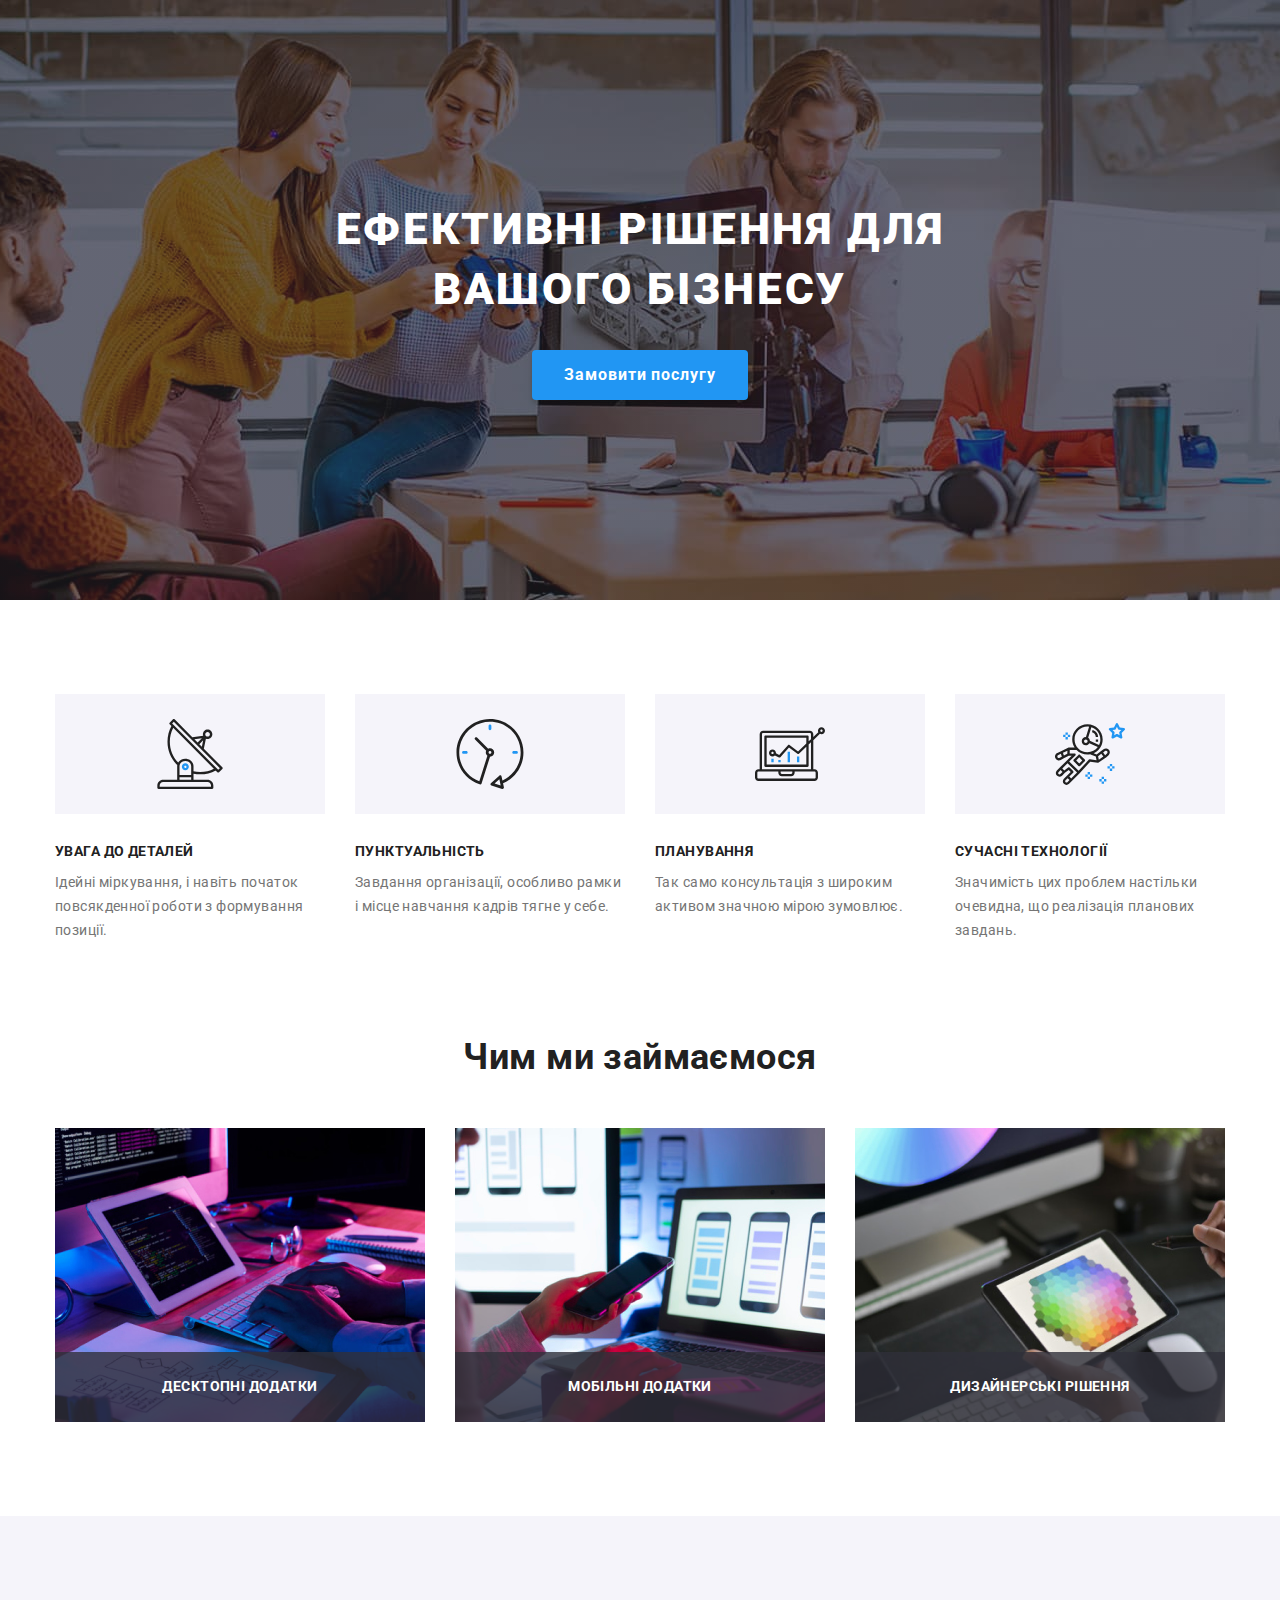
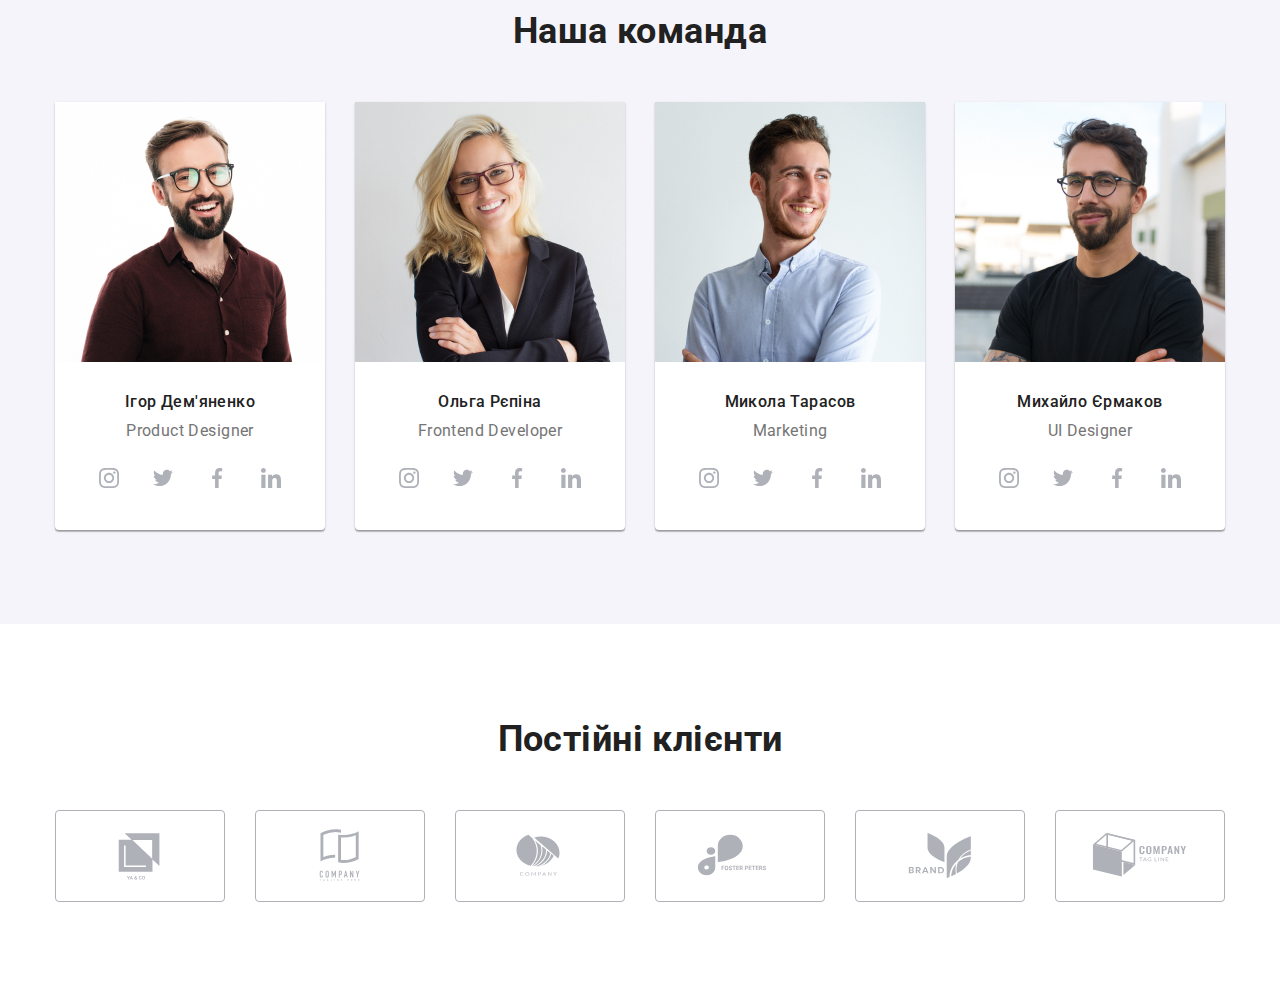
==== index.html @ 4954eb3d "HW8 start" ====
<!DOCTYPE html>
<html lang="uK">
  <head>
    <meta charset="UTF-8" />
    <meta http-equiv="X-UA-Compatible" content="IE=edge" />
    <meta name="viewport" content="width=device-width, initial-scale=1.0" />
    <link rel="preconnect" href="https://fonts.googleapis.com" />
    <link rel="preconnect" href="https://fonts.gstatic.com" crossorigin />
    <link
      href="https://fonts.googleapis.com/css2?family=Raleway:wght@700&family=Roboto:wght@400;500;700;900&display=swap"
      rel="stylesheet"
    />
    <link
      rel="stylesheet"
      href="https://cdnjs.cloudflare.com/ajax/libs/modern-normalize/1.1.0/modern-normalize.min.css"
    />
    <link rel="stylesheet" href="./css/main.min.css" />
    <title>Студія</title>
  </head>
  <body>
    <!-- <header class="header-page">
      <div class="container main-site">
        <nav class="header-page__nav">
          <a class="logo" href="./index.html"
            ><span class="logo--blue">Web</span
            ><span class="logo--black">Studio</span></a
          >
          <ul class="main-nav__list list">
            <li class="main-nav__item">
              <a
                href="./index.html"
                class="main-nav__title main-nav__title--current"
                >Студія</a
              >
            </li>
            <li class="main-nav__item">
              <a href="./portfolio.html" class="main-nav__title">Портфоліо</a>
            </li>
            <li class="main-nav__item">
              <a href="" class="main-nav__title">Контакти</a>
            </li>
          </ul>
        </nav>

        <ul class="contacts-list list">
          <li class="contacts-list__item">
            <a href="mailto:info@devstudio.com" class="email">
              <svg width="16" height="12" class="email__icon">
                <use href="./images/icons.svg#icon-envelope"></use>
              </svg>
              info@devstudio.com
            </a>
          </li>
          <li class="contacts-list__item">
            <a href="tel:+380961111111" class="phone">
              <svg width="10" height="16" class="phone__icon">
                <use href="./images/icons.svg#icon-smartphone"></use>
              </svg>
              +38 096 111 11 11
            </a>
          </li>
        </ul>
      </div>
    </header> -->

    <main>
      <section class="hero">
        <h1 class="hero__title">Ефективні рішення для вашого бізнесу</h1>
        <button type="button" class="button__hero" data-modal-open>
          Замовити послугу
        </button>
      </section>
      <section class="section features">
        <div class="container">
          <h2 class="hidden">Наші переваги</h2>
          <ul class="list features__row">
            <li class="features__body">
              <div class="features__bgc-img">
                <svg width="70" height="70" class="features__body-img">
                  <use href="./images/icons.svg#icon-antenna"></use>
                </svg>
              </div>
              <h3 class="features__title">УВАГА ДО ДЕТАЛЕЙ</h3>
              <p class="features__text">
                Ідейні міркування, і навіть початок повсякденної роботи з
                формування позиції.
              </p>
            </li>
            <li class="features__body">
              <div class="features__bgc-img">
                <svg width="70" height="70" class="features__body-img">
                  <use href="./images/icons.svg#icon-clock"></use>
                </svg>
              </div>
              <h3 class="features__title">ПУНКТУАЛЬНІСТЬ</h3>
              <p class="features__text">
                Завдання організації, особливо рамки і місце навчання кадрів
                тягне у себе.
              </p>
            </li>
            <li class="features__body">
              <div class="features__bgc-img">
                <svg width="70" height="70" class="features__body-img">
                  <use href="./images/icons.svg#icon-diagram"></use>
                </svg>
              </div>
              <h3 class="features__title">ПЛАНУВАННЯ</h3>
              <p class="features__text">
                Так само консультація з широким активом значною мірою зумовлює.
              </p>
            </li>
            <li class="features__body">
              <div class="features__bgc-img">
                <svg width="70" height="70" class="features__body-img">
                  <use href="./images/icons.svg#icon-astronaut"></use>
                </svg>
              </div>
              <h3 class="features__title">СУЧАСНІ ТЕХНОЛОГІЇ</h3>
              <p class="features__text">
                Значимість цих проблем настільки очевидна, що реалізація
                планових завдань.
              </p>
            </li>
          </ul>
        </div>
      </section>

      <section class="section work">
        <div class="container">
          <h2 class="section-title">Чим ми займаємося</h2>
          <ul class="list work__list">
            <li class="work__list-item">
              <img src="./images/img1.jpg" width="370" alt="написання коду" />
              <p class="work__list-text">Десктопні додатки</p>
            </li>
            <li class="work__list-item">
              <img src="./images/img2.jpg" width="370" alt="мобільні додатки" />
              <p class="work__list-text">Мобільні додатки</p>
            </li>
            <li class="work__list-item">
              <img src="./images/img3.jpg" width="370" alt="вибір кольору" />
              <p class="work__list-text">Дизайнерські рішення</p>
            </li>
          </ul>
        </div>
      </section>

      <section class="section team">
        <div class="container">
          <h2 class="section-title">Наша команда</h2>
          <ul class="list team__list">
            <li class="team__item">
              <img src="./images/igor.jpg" width="270" alt="Ігор Дем'яненко" />
              <div class="team__border">
                <h3 class="team__title">Ігор Дем'яненко</h3>
                <p lang="en" class="team__job-title">Product Designer</p>
                <ul class="social-list list">
                  <li class="social-list__item">
                    <a href="#" class="social-list__link">
                      <svg class="social-list__icon" width="20" height="20">
                        <use href="./images/icons.svg#icon-instagram"></use>
                      </svg>
                    </a>
                  </li>
                  <li class="social-list__item">
                    <a href="#" class="social-list__link">
                      <svg class="social-list__icon" width="20" height="20">
                        <use href="./images/icons.svg#icon-twitter"></use>
                      </svg>
                    </a>
                  </li>
                  <li class="social-list__item">
                    <a href="#" class="social-list__link">
                      <svg class="social-list__icon" width="20" height="20">
                        <use href="./images/icons.svg#icon-facebook"></use>
                      </svg>
                    </a>
                  </li>
                  <li class="social-list__item">
                    <a href="#" class="social-list__link">
                      <svg class="social-list__icon" width="20" height="20">
                        <use href="./images/icons.svg#icon-linkedin"></use>
                      </svg>
                    </a>
                  </li>
                </ul>
              </div>
            </li>
            <li class="team__item">
              <img src="./images/olga.jpg" width="270" alt="Ольга Рєпіна" />
              <div class="team__border">
                <h3 class="team__title">Ольга Рєпіна</h3>
                <p lang="en" class="team__job-title">Frontend Developer</p>
                <ul class="social-list list">
                  <li class="social-list__item">
                    <a href="#" class="social-list__link">
                      <svg class="social-list__icon" width="20" height="20">
                        <use href="./images/icons.svg#icon-instagram"></use>
                      </svg>
                    </a>
                  </li>
                  <li class="social-list__item">
                    <a href="#" class="social-list__link">
                      <svg class="social-list__icon" width="20" height="20">
                        <use href="./images/icons.svg#icon-twitter"></use>
                      </svg>
                    </a>
                  </li>
                  <li class="social-list__item">
                    <a href="#" class="social-list__link">
                      <svg class="social-list__icon" width="20" height="20">
                        <use href="./images/icons.svg#icon-facebook"></use>
                      </svg>
                    </a>
                  </li>
                  <li class="social-list__item">
                    <a href="#" class="social-list__link">
                      <svg class="social-list__icon" width="20" height="20">
                        <use href="./images/icons.svg#icon-linkedin"></use>
                      </svg>
                    </a>
                  </li>
                </ul>
              </div>
            </li>
            <li class="team__item">
              <img src="./images/mykola.jpg" width="270" alt="Микола Тарасов" />
              <div class="team__border">
                <h3 class="team__title">Микола Тарасов</h3>
                <p lang="en" class="team__job-title">Marketing</p>
                <ul class="social-list list">
                  <li class="social-list__item">
                    <a href="#" class="social-list__link">
                      <svg class="social-list__icon" width="20" height="20">
                        <use href="./images/icons.svg#icon-instagram"></use>
                      </svg>
                    </a>
                  </li>
                  <li class="social-list__item">
                    <a href="#" class="social-list__link">
                      <svg class="social-list__icon" width="20" height="20">
                        <use href="./images/icons.svg#icon-twitter"></use>
                      </svg>
                    </a>
                  </li>
                  <li class="social-list__item">
                    <a href="#" class="social-list__link">
                      <svg class="social-list__icon" width="20" height="20">
                        <use href="./images/icons.svg#icon-facebook"></use>
                      </svg>
                    </a>
                  </li>
                  <li class="social-list__item">
                    <a href="#" class="social-list__link">
                      <svg class="social-list__icon" width="20" height="20">
                        <use href="./images/icons.svg#icon-linkedin"></use>
                      </svg>
                    </a>
                  </li>
                </ul>
              </div>
            </li>
            <li class="team__item">
              <img
                src="./images/mychailo.jpg"
                width="270"
                alt="Михайло Єрмаков"
              />
              <div class="team__border">
                <h3 class="team__title">Михайло Єрмаков</h3>
                <p lang="en" class="team__job-title">UI Designer</p>
                <ul class="social-list list">
                  <li class="social-list__item">
                    <a href="#" class="social-list__link">
                      <svg class="social-list__icon" width="20" height="20">
                        <use href="./images/icons.svg#icon-instagram"></use>
                      </svg>
                    </a>
                  </li>
                  <li class="social-list__item">
                    <a href="#" class="social-list__link">
                      <svg class="social-list__icon" width="20" height="20">
                        <use href="./images/icons.svg#icon-twitter"></use>
                      </svg>
                    </a>
                  </li>
                  <li class="social-list__item">
                    <a href="#" class="social-list__link">
                      <svg class="social-list__icon" width="20" height="20">
                        <use href="./images/icons.svg#icon-facebook"></use>
                      </svg>
                    </a>
                  </li>
                  <li class="social-list__item">
                    <a href="#" class="social-list__link">
                      <svg class="social-list__icon" width="20" height="20">
                        <use href="./images/icons.svg#icon-linkedin"></use>
                      </svg>
                    </a>
                  </li>
                </ul>
              </div>
            </li>
          </ul>
        </div>
      </section>

      <section class="section brands">
        <div class="container">
          <h2 class="section-title">Постійні клієнти</h2>
          <ul class="brands__list list">
            <li class="brands__item">
              <a href="#" class="brands__link">
                <svg class="brands__icon" width="106" height="60">
                  <use href="./images/icons.svg#icon-logo1"></use>
                </svg>
              </a>
            </li>
            <li class="brands__item">
              <a href="#" class="brands__link">
                <svg class="brands__icon" width="106" height="60">
                  <use href="./images/icons.svg#icon-logo2"></use>
                </svg>
              </a>
            </li>
            <li class="brands__item">
              <a href="#" class="brands__link">
                <svg class="brands__icon" width="106" height="60">
                  <use href="./images/icons.svg#icon-logo3"></use>
                </svg>
              </a>
            </li>
            <li class="brands__item">
              <a href="#" class="brands__link">
                <svg class="brands__icon" width="106" height="60">
                  <use href="./images/icons.svg#icon-logo4"></use>
                </svg>
              </a>
            </li>
            <li class="brands__item">
              <a href="#" class="brands__link">
                <svg class="brands__icon" width="106" height="60">
                  <use href="./images/icons.svg#icon-logo5"></use>
                </svg>
              </a>
            </li>
            <li class="brands__item">
              <a href="#" class="brands__link">
                <svg class="brands__icon" width="106" height="60">
                  <use href="./images/icons.svg#icon-logo6"></use>
                </svg>
              </a>
            </li>
          </ul>
        </div>
      </section>
    </main>

    <!-- <footer class="footer">
      <div class="container footer__container">
        <div class="contacts">
          <div class="contacts__logo">
            <a
              href="./index.html"
              target="_blank"
              rel="noopener noreferrer"
              class="logo"
            >
              <span class="logo--blue">Web</span
              ><span class="logo-white">Studio</span>
            </a>
          </div>
          <address class="contacts__body">
            <ul class="list contacts__list">
              <li class="contacts__item">
                <a href="https://goo.gl/maps/1QhM3WFyMhCo5uu47" class="address">
                  м. Київ, пр-т Лесі Українки, 26</a
                >
              </li>
              <li class="contacts__item">
                <a href="mailto:info@devstudio.com" class="email">
                  info@devstudio.com
                </a>
              </li>
              <li class="contacts__item">
                <a href="tel:+380961111111" class="phone">+38 096 111 11 11</a>
              </li>
            </ul>
          </address>
        </div>
        <div class="social">
          <h2 class="social__text">Приєднуйтесь</h2>
          <ul class="social__list list">
            <li class="social__item">
              <a href="#" class="social__link">
                <svg class="social__icon" width="20" height="20">
                  <use href="./images/icons.svg#icon-instagram"></use>
                </svg>
              </a>
            </li>
            <li class="social__item">
              <a href="#" class="social__link">
                <svg class="social__icon" width="20" height="20">
                  <use href="./images/icons.svg#icon-twitter"></use>
                </svg>
              </a>
            </li>
            <li class="social__item">
              <a href="#" class="social__link">
                <svg class="social__icon" width="20" height="20">
                  <use href="./images/icons.svg#icon-facebook"></use>
                </svg>
              </a>
            </li>
            <li class="social__item">
              <a href="#" class="social__link">
                <svg class="social__icon" width="20" height="20">
                  <use href="./images/icons.svg#icon-linkedin"></use>
                </svg>
              </a>
            </li>
          </ul>
        </div>
        <div class="sign-up">
          <form class="sign-up__form">
            <p class="sign-up__title">Підпишіться на розсилку</p>
            <div class="sign-up__row">
              <lable for="user-email" class="sign-up__email-lable"></lable>
              <input
                class="sign-up__email"
                type="email"
                name="email"
                id="user-email"
                placeholder="E-mail"
              />
              <button type="submit" class="sign-up__button">
                Підписатися
                <svg class="sign-up__icon" width="24" height="24">
                  <use href="./images/icons.svg#icon-send"></use>
                </svg>
              </button>
            </div>
          </form>
        </div>
      </div>
    </footer> -->
    <!-- <div class="backdrop is-hidden" data-modal>
      <div class="modal">
        <button type="button" class="modal__button" data-modal-close>
          <svg class="modal__icon" width="11" height="11">
            <use href="./images/icons.svg#icon-vector"></use>
          </svg>
        </button>
        <div class="modal-section">
          <b class="modal-section__text"
            >Залиште свої дані, ми вам передзвонимо</b
          >
          <form class="modal-section__form js-speaker-form">
            <label class="modal-section__field">
              <span class="modal-section__label">Ім'я</span>
              <input
                type="text"
                name="user_name"
                class="modal-section__input"
              />
              <svg class="modal-section__icon" width="18" height="18">
                <use href="./images/icons.svg#icon-person"></use>
              </svg>
            </label>

            <label class="modal-section__field">
              <span class="modal-section__label">Телефон</span>
              <input
                type="tel"
                name="phone_number"
                class="modal-section__input"
              />
              <svg class="modal-section__icon" width="18" height="18">
                <use href="./images/icons.svg#icon-phone"></use>
              </svg>
            </label>

            <label class="modal-section__field">
              <span class="modal-section__label">Пошта</span>
              <input type="email" name="email" class="modal-section__input" />
              <svg class="modal-section__icon" width="18" height="18">
                <use href="./images/icons.svg#icon-email"></use>
              </svg>
            </label>

            <label class="modal-section__field">
              <span class="modal-section__label">Коментар</span>
              <textarea
                class="modal__comment"
                name="comment"
                placeholder="Введіть текст"
              ></textarea>
            </label> -->

    <!-- <label class="checkbox-field">
              <input
                class="checkbox-field__input"
                type="checkbox"
                name="agreement"
              />
              <svg class="checkbox-field__icon" width="16" height="15">
                <use href="./images/icons.svg#icon-check"></use>
              </svg>
              <span class="checkbox-field__text"
                >Погоджуюся з розсилкою та приймаю</span
              >
              <a class="checkbox-field__link" href="#">Умови договору</a>
            </label>
            <button type="submit" class="checkbox-field__button">
              Відправити
            </button>
          </form>
        </div>
      </div>
    </div>
    <script src="./js/modal.js"></script> -->
  </body>
</html>
---- css/main.min.css ----
:root{--primary-text-color: #212121;--title-item: #757575;--primary-background-color: #ffffff;--secondary-background-color: #f5f4fa;--color-blue: #2196f3;--color-hero-background: #2f303a;--color-white: #ffffff;--color-black: #000000;--fw-400: 400;--fw-500: 500;--fw-700: 700;--border: #ececec;--shadow-cards-button: 0 4px 4px 0 rgba(0, 0, 0, 0.25);--timing-function-hover: cubic-bezier(0.4, 0, 0.2, 1);--time: 250ms}body{background-color:var(--primary-background-color);color:var(--primary-text-color);font-family:Roboto,sans-serif;font-size:14px;letter-spacing:.03em;font-weight:var(--fw-400);margin:0}h1,h2,h3,h4,h5,h6,p{margin:0}.list{list-style:none;margin:0;padding:0}a{text-decoration:none;color:var(--primary-text-color)}img{display:block;max-width:100%;height:auto;width:100%}.container{width:100%;padding-left:15px;padding-right:15px;margin:0 auto}@media screen and (min-width: 480px){.container{max-width:480px}}@media screen and (min-width: 768px){.container{max-width:768px}}@media screen and (min-width: 1200px){.container{max-width:1200px}}.section{padding:60px 0}@media screen and (min-width: 1200px){.section{padding-top:94px;padding-bottom:94px}}.section-title{font-weight:var(--fw-700);font-size:36px;line-height:1.1667;text-align:center;margin-bottom:30px}@media screen and (min-width: 1200px){.section-title{margin-bottom:50px}}.logo--blue,.logo-white,.logo--black{font-family:Raleway,sans-serif;font-weight:var(--fw-700);font-size:26px;line-height:1.1923}.logo--blue{color:var(--color-blue)}.logo-white{color:var(--color-white)}.logo-black{color:var(--color-black)}.backdrop{position:fixed;top:0;width:100%;height:100%;background-color:rgba(0,0,0,.2);-webkit-transition:opacity var(--time) linear,visibility var(--time) linear;transition:opacity var(--time) linear,visibility var(--time) linear}.modal{position:absolute;top:50%;left:50%;width:528px;min-height:581px;background-color:var(--color-white);border-radius:5px;top:50%;left:50%;opacity:1;-webkit-transform:translate(-50%, -50%) scale(1);transform:translate(-50%, -50%) scale(1);-webkit-transition:opacity var(--time) var(--timing-function-hover),-webkit-transform var(--time) var(--timing-function-hover);transition:opacity var(--time) var(--timing-function-hover),-webkit-transform var(--time) var(--timing-function-hover);transition:transform var(--time) var(--timing-function-hover),opacity var(--time) var(--timing-function-hover);transition:transform var(--time) var(--timing-function-hover),opacity var(--time) var(--timing-function-hover),-webkit-transform var(--time) var(--timing-function-hover)}.backdrop.is-hidden .modal{-webkit-transform:translate(-50%, -50%) scale(1.5);transform:translate(-50%, -50%) scale(1.5)}.modal__button{position:absolute;right:8px;top:8px;width:30px;height:30px;border:1px solid rgba(0,0,0,.1);border-radius:50%;display:-webkit-box;display:-ms-flexbox;display:flex;-webkit-box-pack:center;-ms-flex-pack:center;justify-content:center;-webkit-box-align:center;-ms-flex-align:center;align-items:center;background-color:rgba(0,0,0,0);cursor:pointer;-webkit-transition-property:fill;transition-property:fill;-webkit-transition-duration:var(--time);transition-duration:var(--time);-webkit-transition-timing-function:var(--timing-function-hover);transition-timing-function:var(--timing-function-hover)}.modal__button:hover,.modal__button:focus{fill:var(--color-blue)}.modal-section{padding:40px}.modal-section__text{display:block;margin-bottom:12px;font-size:20px;line-height:1.15;color:var(--primary-text-color);text-align:center;letter-spacing:.03em}.modal-section__field{display:-webkit-box;display:-ms-flexbox;display:flex;position:relative;-webkit-box-orient:vertical;-webkit-box-direction:normal;-ms-flex-direction:column;flex-direction:column;margin-bottom:10px;font-size:12px;line-height:1.1667;letter-spacing:.01em}.modal-section__field:nth-of-type(4n){margin-bottom:20px}.modal-section__label{margin-bottom:4px;font-size:12px;line-height:1.1667;letter-spacing:.01em;color:var(--title-item)}.modal-section__input{padding:11px 40px;border:1px solid rgba(33,33,33,.2);border-radius:4px;-webkit-transition:border-color var(--time) var(--timing-function-hover),outline var(--time) var(--timing-function-hover);transition:border-color var(--time) var(--timing-function-hover),outline var(--time) var(--timing-function-hover)}.modal-section__input:focus{border-color:var(--color-blue);outline:var(--color-blue)}.modal-section__icon{position:absolute;top:50%;left:12px;fill:var(--title-text-color);-webkit-transition:fill var(--time) var(--timing-function-hover);transition:fill var(--time) var(--timing-function-hover)}.modal-section__field:focus-within>.modal-section__icon{fill:var(--color-blue)}.modal__comment{margin-top:4px;width:448px;height:120px;resize:none;border:1px solid rgba(33,33,33,.2);border-radius:4px;padding:12px 16px;-webkit-transition:border-color var(--time) var(--timing-function-hover),outline var(--time) var(--timing-function-hover);transition:border-color var(--time) var(--timing-function-hover),outline var(--time) var(--timing-function-hover)}.modal__comment::-webkit-input-placeholder{font-size:12px;line-height:14px;letter-spacing:.01em;color:rgba(117,117,117,.5)}.modal__comment::-moz-placeholder{font-size:12px;line-height:14px;letter-spacing:.01em;color:rgba(117,117,117,.5)}.modal__comment:-ms-input-placeholder{font-size:12px;line-height:14px;letter-spacing:.01em;color:rgba(117,117,117,.5)}.modal__comment::-ms-input-placeholder{font-size:12px;line-height:14px;letter-spacing:.01em;color:rgba(117,117,117,.5)}.modal__comment::placeholder{font-size:12px;line-height:14px;letter-spacing:.01em;color:rgba(117,117,117,.5)}.modal__comment:focus{border-color:var(--color-blue);outline:var(--color-blue)}.checkbox-field{display:-webkit-box;display:-ms-flexbox;display:flex;-webkit-box-align:center;-ms-flex-align:center;align-items:center;padding-left:11px;margin-bottom:30px;color:var(--title-item)}.checkbox-field__input{-webkit-appearance:none;-moz-appearance:none;appearance:none;position:absolute}.checkbox-field__icon{display:inline-block;width:16px;height:15px;border:2px solid var(--primary-text-color);border-radius:2px;cursor:pointer}.checkbox-field__input:checked+.checkbox-field__icon{background-color:var(--color-blue);border-color:rgba(0,0,0,0)}.checkbox-field__input:focus+.checkbox-field__icon{-webkit-box-shadow:0px 4px 4px rgba(0,0,0,.15);box-shadow:0px 4px 4px rgba(0,0,0,.15)}.checkbox-field__icon use{opacity:0}.checkbox-field__input:checked+.checkbox-field__icon use{opacity:1}.checkbox-field__text{margin-left:8px;margin-right:8px;font-size:14px;line-height:1.7143;letter-spacing:.03em}.checkbox-field__link{position:relative;display:block;color:var(--color-blue);text-decoration:none;letter-spacing:.03em;line-height:1.7143}.checkbox-field__link::after{position:absolute;bottom:1px;left:0;content:"";width:100%;height:1px;background-color:var(--color-blue)}.checkbox-field__button{font-weight:var(--fw-700);cursor:pointer;font-size:16px;line-height:1.875;-webkit-box-align:center;-ms-flex-align:center;align-items:center;text-align:center;letter-spacing:.06em;min-width:200px;height:50px;border-radius:4px;margin:0 auto;display:block;margin-top:30px;padding:10px 52px;background:var(--color-blue);-webkit-box-shadow:0px 4px 4px rgba(0,0,0,.15);box-shadow:0px 4px 4px rgba(0,0,0,.15);border-width:0;color:var(--color-white);-webkit-transition-property:background-color;transition-property:background-color;-webkit-transition-duration:var(--time);transition-duration:var(--time);-webkit-transition-timing-function:var(--timing-function-hover);transition-timing-function:var(--timing-function-hover)}.checkbox-field__button:focus,.checkbox-field__button:hover{background-color:#188ce8}.hidden{position:absolute;clip:rect(0 0 0 0);width:1px;height:1px;margin:-1px}.is-hidden{opacity:0;visibility:hidden;pointer-events:none}.header-page{border-bottom:1px solid #ececec}.main-nav,.header-page__nav,.nav-site,.main-site{display:-webkit-box;display:-ms-flexbox;display:flex;-webkit-box-align:center;-ms-flex-align:center;align-items:center}.main-nav__list{display:-webkit-box;display:-ms-flexbox;display:flex;margin-left:93px}.main-nav__list .main-nav__item:not(:last-child){margin-right:50px}.main-nav__list .main-nav__title{display:block;padding-top:32px;padding-bottom:32px;font-weight:var(--fw-500);line-height:1.1428;letter-spacing:.02em;-webkit-transition-property:color;transition-property:color;-webkit-transition-duration:var(--time);transition-duration:var(--time);-webkit-transition-timing-function:var(--timing-function-hover);transition-timing-function:var(--timing-function-hover)}.main-nav__list .main-nav__title:hover,.main-nav__list .main-nav__title:focus{color:var(--color-blue)}.contacts-list{display:-webkit-box;display:-ms-flexbox;display:flex;-webkit-box-align:center;-ms-flex-align:center;align-items:center;margin-left:auto}.contacts-list .contacts-list__item+.contacts-list__item{margin-left:50px}.contacts-list .phone,.contacts-list .email{color:var(--title-item);font-weight:var(--fw-500);line-height:1.1428;letter-spacing:.02em;vertical-align:baseline;display:-webkit-box;display:-ms-flexbox;display:flex;-webkit-box-align:center;-ms-flex-align:center;align-items:center;-webkit-transition-property:color;transition-property:color;-webkit-transition-duration:var(--time);transition-duration:var(--time);-webkit-transition-timing-function:var(--timing-function-hover);transition-timing-function:var(--timing-function-hover)}.contacts-list .phone:hover,.contacts-list .phone:focus,.contacts-list .email:hover,.contacts-list .email:focus{color:var(--color-blue)}.main-nav__title--current{position:relative}.main-nav__title--current::after{content:"";position:absolute;width:100%;height:4px;left:0;bottom:0;-webkit-transform:scaleX(1.1);transform:scaleX(1.1);background:var(--color-blue);border-radius:2px}.main-nav__list .main-nav__item .main-nav__title--current{color:var(--color-blue)}.phone,.email{color:rgba(255,255,255,.6);font-style:normal;line-height:1.7143;-webkit-transition-property:color;transition-property:color;-webkit-transition-duration:var(--time);transition-duration:var(--time);-webkit-transition-timing-function:var(--timing-function-hover);transition-timing-function:var(--timing-function-hover)}.phone:hover,.phone:focus,.email:hover,.email:focus{color:var(--color-blue)}.address:hover,.address:focus{color:var(--color-blue)}.email__icon{display:-webkit-inline-box;display:-ms-inline-flexbox;display:inline-flex;-webkit-box-align:center;-ms-flex-align:center;align-items:center;margin-right:10px;fill:currentColor}.phone__icon{display:-webkit-inline-box;display:-ms-inline-flexbox;display:inline-flex;-webkit-box-align:center;-ms-flex-align:center;align-items:center;margin-right:10px;fill:currentColor}.hero{max-width:1600px;height:600px;text-align:center;padding-top:200px;padding-bottom:200px;margin-left:auto;margin-right:auto;background-image:-webkit-gradient(linear, left top, right top, from(rgba(47, 48, 58, 0.4)), to(rgba(47, 48, 58, 0.4))),url("../images/bg-hero.jpg");background-image:linear-gradient(to right, rgba(47, 48, 58, 0.4), rgba(47, 48, 58, 0.4)),url("../images/bg-hero.jpg");background-position:center;background-size:auto;background-repeat:no-repeat;background-color:var(--color-hero-background)}.hero__title{color:var(--color-white);font-weight:900;font-size:26px;line-height:1.3636;letter-spacing:.06em;text-transform:uppercase;margin:0 auto}@media screen and (min-width: 768px){.hero__title{width:360px}}@media screen and (min-width: 1200px){.hero__title{font-size:44px;width:696px}}.button__hero{cursor:pointer;font-weight:var(--fw-700);font-size:16px;line-height:1.875;letter-spacing:.06em;border-radius:4px;padding:10px 32px;min-width:200px;margin-top:30px;background:var(--color-blue);-webkit-box-shadow:0px 4px 4px rgba(0,0,0,.15);box-shadow:0px 4px 4px rgba(0,0,0,.15);border-width:0;color:var(--color-white);-webkit-transition-property:background-color;transition-property:background-color;-webkit-transition-duration:var(--time);transition-duration:var(--time);-webkit-transition-timing-function:var(--timing-function-hover);transition-timing-function:var(--timing-function-hover)}.button__hero:hover,.button__hero:focus{background-color:#188ce8}.features__row{display:-webkit-box;display:-ms-flexbox;display:flex;-ms-flex-wrap:wrap;flex-wrap:wrap;-webkit-box-pack:center;-ms-flex-pack:center;justify-content:center;-webkit-box-orient:vertical;-webkit-box-direction:normal;-ms-flex-direction:column;flex-direction:column;gap:30px}@media screen and (min-width: 768px){.features__row{-webkit-box-orient:horizontal;-webkit-box-direction:normal;-ms-flex-direction:row;flex-direction:row}}@media screen and (min-width: 1200px){.features__row{display:-webkit-box;display:-ms-flexbox;display:flex}}.features__row>.features__body{width:100%}@media screen and (min-width: 768px){.features__body{-ms-flex-preferred-size:calc((100% - 30px)/2);flex-basis:calc((100% - 30px)/2)}}@media screen and (min-width: 1200px){.features__body{-ms-flex-preferred-size:calc((100% - 90px)/4);flex-basis:calc((100% - 90px)/4)}}.features__bgc-img{display:-webkit-box;display:-ms-flexbox;display:flex;-webkit-box-pack:center;-ms-flex-pack:center;justify-content:center;-webkit-box-align:center;-ms-flex-align:center;align-items:center;background-color:#f5f4fa;height:120px;margin-bottom:30px}.features__body-img{fill:currentColor}.features__title{font-size:14px;font-weight:var(--fw-700);line-height:1.14;text-transform:uppercase;margin-bottom:10px}.features__text{color:var(--title-item);line-height:1.7143}.work{display:none;padding-top:0}@media screen and (min-width: 1200px){.work{display:block}}.work__list{display:-webkit-box;display:-ms-flexbox;display:flex;-webkit-box-orient:horizontal;-webkit-box-direction:normal;-ms-flex-direction:row;flex-direction:row;gap:30px}.work__list-item{-ms-flex-preferred-size:calc((100% - 60px)/3);flex-basis:calc((100% - 60px)/3);position:relative}.work__list-text{padding-top:27px;padding-bottom:27px;font-weight:700;font-size:14px;line-height:1.14;text-align:center;letter-spacing:.03em;text-transform:uppercase;color:var(--color-white);width:100%;height:70px;background-color:rgba(47,48,58,.8);position:absolute;bottom:0}.team{background-color:var(--secondary-background-color)}.team__list{display:-webkit-box;display:-ms-flexbox;display:flex;-webkit-box-orient:vertical;-webkit-box-direction:normal;-ms-flex-direction:column;flex-direction:column;gap:30px}@media screen and (min-width: 768px){.team__list{-ms-flex-wrap:wrap;flex-wrap:wrap;-webkit-box-orient:horizontal;-webkit-box-direction:normal;-ms-flex-direction:row;flex-direction:row}}.team__list>.team__item{margin-top:0;background:var(--primary-background-color);-webkit-box-shadow:0px 1px 3px rgba(0,0,0,.12),0px 1px 1px rgba(0,0,0,.14),0px 2px 1px rgba(0,0,0,.2);box-shadow:0px 1px 3px rgba(0,0,0,.12),0px 1px 1px rgba(0,0,0,.14),0px 2px 1px rgba(0,0,0,.2);border-radius:0px 0px 4px 4px}@media screen and (min-width: 768px){.team__item{-ms-flex-preferred-size:calc((100% - 30px)/2);flex-basis:calc((100% - 30px)/2)}}@media screen and (min-width: 1200px){.team__item{-ms-flex-preferred-size:calc((100% - 90px)/4);flex-basis:calc((100% - 90px)/4)}}.team__border{padding:30px 10px;padding-bottom:24px;-webkit-box-flex:1;-ms-flex-positive:1;flex-grow:1}@media screen and (min-width: 1200px){.team__border{padding-bottom:30px}}.team__title{font-weight:var(--fw-500);font-size:16px;line-height:1.1875;margin-bottom:10px;text-align:center}.team__job-title{color:var(--title-item);font-size:16px;line-height:1.1875;text-align:center;margin-bottom:16px}.social-list{display:-webkit-box;display:-ms-flexbox;display:flex;-webkit-box-pack:center;-ms-flex-pack:center;justify-content:center;gap:10px}.social-list__item{width:44px;height:44px}.social-list__link{width:100%;height:100%;border-radius:50%;display:-webkit-box;display:-ms-flexbox;display:flex;-webkit-box-orient:vertical;-webkit-box-direction:normal;-ms-flex-direction:column;flex-direction:column;-webkit-box-align:center;-ms-flex-align:center;align-items:center;-webkit-box-pack:center;-ms-flex-pack:center;justify-content:center;color:#afb1b8;-webkit-transition-property:background-color,color;transition-property:background-color,color;-webkit-transition-duration:var(--time);transition-duration:var(--time);-webkit-transition-timing-function:var(--timing-function-hover);transition-timing-function:var(--timing-function-hover)}.social-list__link:hover,.social-list__link:focus{background-color:var(--color-blue);color:var(--color-white)}.social-list__icon{fill:currentColor}.brands__list{display:-webkit-box;display:-ms-flexbox;display:flex;-ms-flex-wrap:wrap;flex-wrap:wrap;-webkit-box-pack:center;-ms-flex-pack:center;justify-content:center;-webkit-box-align:center;-ms-flex-align:center;align-items:center;gap:30px}.brands__item{-ms-flex-wrap:wrap;flex-wrap:wrap;-webkit-box-orient:horizontal;-webkit-box-direction:normal;-ms-flex-direction:row;flex-direction:row;-ms-flex-preferred-size:calc((100% - 30px)/2);flex-basis:calc((100% - 30px)/2);width:170px;height:92px;border-radius:4px;color:#afb1b8}@media screen and (min-width: 768px){.brands__item{-ms-flex-preferred-size:calc((100% - 60px)/3);flex-basis:calc((100% - 60px)/3)}}@media screen and (min-width: 1200px){.brands__item{-ms-flex-preferred-size:calc((100% - 150px)/6);flex-basis:calc((100% - 150px)/6)}}.brands__link{display:-webkit-box;display:-ms-flexbox;display:flex;-webkit-box-pack:center;-ms-flex-pack:center;justify-content:center;-webkit-box-align:center;-ms-flex-align:center;align-items:center;border:1px solid #afb1b8;border-radius:4px;color:#afb1b8;height:92px;fill:currentColor;-webkit-transition-property:border,color;transition-property:border,color;-webkit-transition-duration:var(--time);transition-duration:var(--time);-webkit-transition-timing-function:var(--timing-function-hover);transition-timing-function:var(--timing-function-hover)}.brands__link:hover,.brands__link:focus{color:var(--color-blue);border-color:var(--color-blue)}.brands__icon{fill:currentColor}.footer{background-color:var(--color-hero-background);padding:60px 0}.footer__container{display:-webkit-box;display:-ms-flexbox;display:flex;-webkit-box-align:baseline;-ms-flex-align:baseline;align-items:baseline}.contacts__logo{margin-bottom:20px}.contacts__item:not(:last-child){margin-bottom:9px}.address{color:var(--color-white);line-height:1.7143;font-style:normal;-webkit-transition-property:color;transition-property:color;-webkit-transition-duration:var(--time);transition-duration:var(--time);-webkit-transition-timing-function:var(--timing-function-hover);transition-timing-function:var(--timing-function-hover)}.address:hover,.address:focus{color:var(--color-blue)}.social{margin-left:70px}.social__text{margin-bottom:20px;color:#fff;text-transform:uppercase;font-weight:var(--fw-700);font-size:14px;line-height:1.14;letter-spacing:.03em}.social__list{display:-webkit-box;display:-ms-flexbox;display:flex;-webkit-box-pack:left;-ms-flex-pack:left;justify-content:left;gap:10px}.social__item{width:44px;height:44px}.social__link{width:100%;height:100%;border-radius:50%;display:-webkit-box;display:-ms-flexbox;display:flex;-webkit-box-align:center;-ms-flex-align:center;align-items:center;-webkit-box-pack:center;-ms-flex-pack:center;justify-content:center;color:var(--color-white);background-color:rgba(255,255,255,.1);-webkit-transition-property:background-color;transition-property:background-color;-webkit-transition-duration:var(--time);transition-duration:var(--time);-webkit-transition-timing-function:var(--timing-function-hover);transition-timing-function:var(--timing-function-hover)}.social__link:hover,.social__link:focus{background-color:var(--color-blue)}.social__icon{fill:currentColor}.sign-up__form{margin-left:93px;margin-bottom:0;margin-right:0}.sign-up__title{display:block;margin-bottom:20px;font-family:"Roboto";font-style:normal;font-weight:700;font-size:14px;line-height:1,14;letter-spacing:.03em;text-transform:uppercase;color:#fff}.sign-up__row{display:-webkit-box;display:-ms-flexbox;display:flex;-webkit-box-align:center;-ms-flex-align:center;align-items:center}.sign-up__email{padding-left:16px;min-width:358px;height:50px;background-color:rgba(0,0,0,0);border:1px solid rgba(255,255,255,.3);border-radius:4px;font-weight:var(--fw-400);font-size:16px;line-height:1.25;letter-spacing:.03em;color:rgba(255,255,255,.6);-webkit-transition-property:outline;transition-property:outline;-webkit-transition-duration:var(--time);transition-duration:var(--time);-webkit-transition-timing-function:var(--timing-function-hover);transition-timing-function:var(--timing-function-hover)}.sign-up__email:focus{outline:1px solid var(--color-blue)}.sign-up__button{display:-webkit-box;display:-ms-flexbox;display:flex;cursor:pointer;margin-left:12px;width:200px;height:50px;border-width:0;background:var(--color-blue);-webkit-box-shadow:0px 4px 4px rgba(0,0,0,.15);box-shadow:0px 4px 4px rgba(0,0,0,.15);border-radius:4px;border-color:#2196f3;font-weight:var(--fw-700);font-size:16px;line-height:1.88;-webkit-box-pack:center;-ms-flex-pack:center;justify-content:center;-webkit-box-align:center;-ms-flex-align:center;align-items:center;gap:10px;letter-spacing:.06em;color:var(--color-white);-webkit-transition-property:background-color;transition-property:background-color;-webkit-transition-duration:var(--time);transition-duration:var(--time);-webkit-transition-timing-function:var(--timing-function-hover);transition-timing-function:var(--timing-function-hover)}.sign-up__button:hover,.sign-up__button:focus{background-color:#188ce8}.sign-up__icon{fill:var(--color-white);-webkit-box-pack:center;-ms-flex-pack:center;justify-content:center;-webkit-box-align:center;-ms-flex-align:center;align-items:center}.portfolio__list{display:-webkit-box;display:-ms-flexbox;display:flex;-webkit-box-pack:center;-ms-flex-pack:center;justify-content:center;margin-bottom:50px;gap:8px}.portfolio__button{cursor:pointer;font-weight:var(--fw-500);font-size:16px;line-height:1.625;text-align:center;padding:6px 25px;border-radius:4px;border:none;background-color:var(-secondary-background-color);-webkit-transition-property:color,background-color,-webkit-filter;transition-property:color,background-color,-webkit-filter;transition-property:color,background-color,filter;transition-property:color,background-color,filter,-webkit-filter;-webkit-transition-duration:var(--time);transition-duration:var(--time);-webkit-transition-timing-function:var(--timing-function-hover);transition-timing-function:var(--timing-function-hover)}.portfolio__button:hover,.portfolio__button:focus{background-color:var(--color-blue);color:var(--color-white);-webkit-filter:drop-shadow(0px 4px 4px rgba(0, 0, 0, 0.25));filter:drop-shadow(0px 4px 4px rgba(0, 0, 0, 0.25))}.portfolio__button--current{background-color:var(--color-blue);color:var(--color-white);-webkit-box-shadow:0px 3px 1px rgba(0,0,0,.1),0px 1px 2px rgba(0,0,0,.08),0px 2px 2px rgba(0,0,0,.12);box-shadow:0px 3px 1px rgba(0,0,0,.1),0px 1px 2px rgba(0,0,0,.08),0px 2px 2px rgba(0,0,0,.12)}.projects{display:-webkit-box;display:-ms-flexbox;display:flex;-ms-flex-wrap:wrap;flex-wrap:wrap;gap:30px}.projects__item{-ms-flex-preferred-size:calc((100% - 60px)/3);flex-basis:calc((100% - 60px)/3);-webkit-transition-property:-webkit-box-shadow;transition-property:-webkit-box-shadow;transition-property:box-shadow;transition-property:box-shadow, -webkit-box-shadow;-webkit-transition-duration:var(--time);transition-duration:var(--time);-webkit-transition-timing-function:var(--timing-function-hover);transition-timing-function:var(--timing-function-hover)}.projects__item:hover,.projects__item:focus{-webkit-box-shadow:0px 1px 1px rgba(0,0,0,.12),0px 4px 4px rgba(0,0,0,.06),1px 4px 6px rgba(0,0,0,.16);box-shadow:0px 1px 1px rgba(0,0,0,.12),0px 4px 4px rgba(0,0,0,.06),1px 4px 6px rgba(0,0,0,.16)}.projects__wrap{position:relative;overflow:hidden}.projects__text{position:absolute;top:0;background-color:rgba(33,150,243,.9);color:var(--color-white);font-weight:var(--fw-400);font-size:18px;line-height:1.5556;letter-spacing:.03em;padding:63px 24px;height:100%;-webkit-transform:translateY(100%);transform:translateY(100%);-webkit-transition:-webkit-transform var(--time) linear;transition:-webkit-transform var(--time) linear;transition:transform var(--time) linear;transition:transform var(--time) linear, -webkit-transform var(--time) linear;overflow:auto}.projects__item:hover .projects__text{-webkit-transform:translateY(0);transform:translateY(0)}.projects__border{padding:20px 24px;border-right:1px solid var(--border);border-bottom:1px solid var(--border);border-left:1px solid var(--border)}.projects__name{font-weight:var(--fw-700);font-size:18px;line-height:2;letter-spacing:.06em;margin-bottom:4px}.projects__example{color:var(--title-item);font-size:16px;line-height:1.875}/*# sourceMappingURL=main.min.css.map */
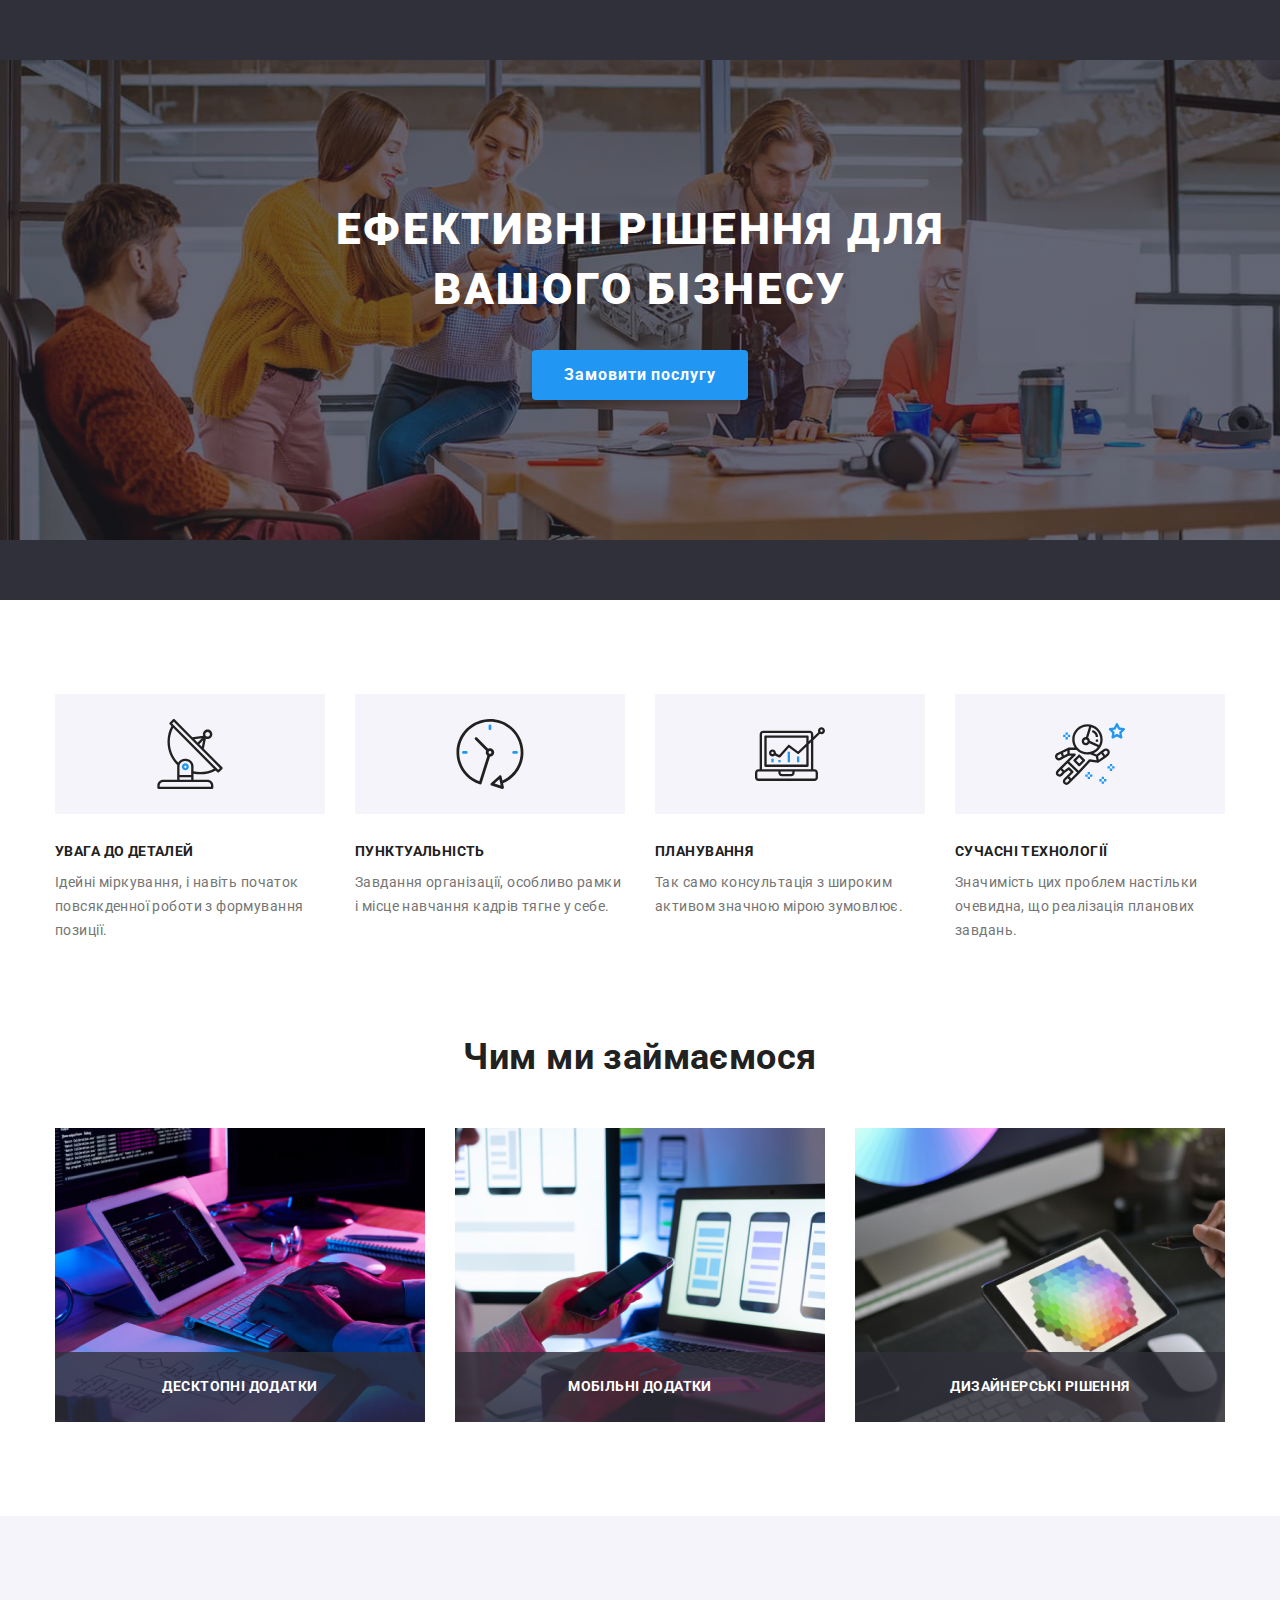
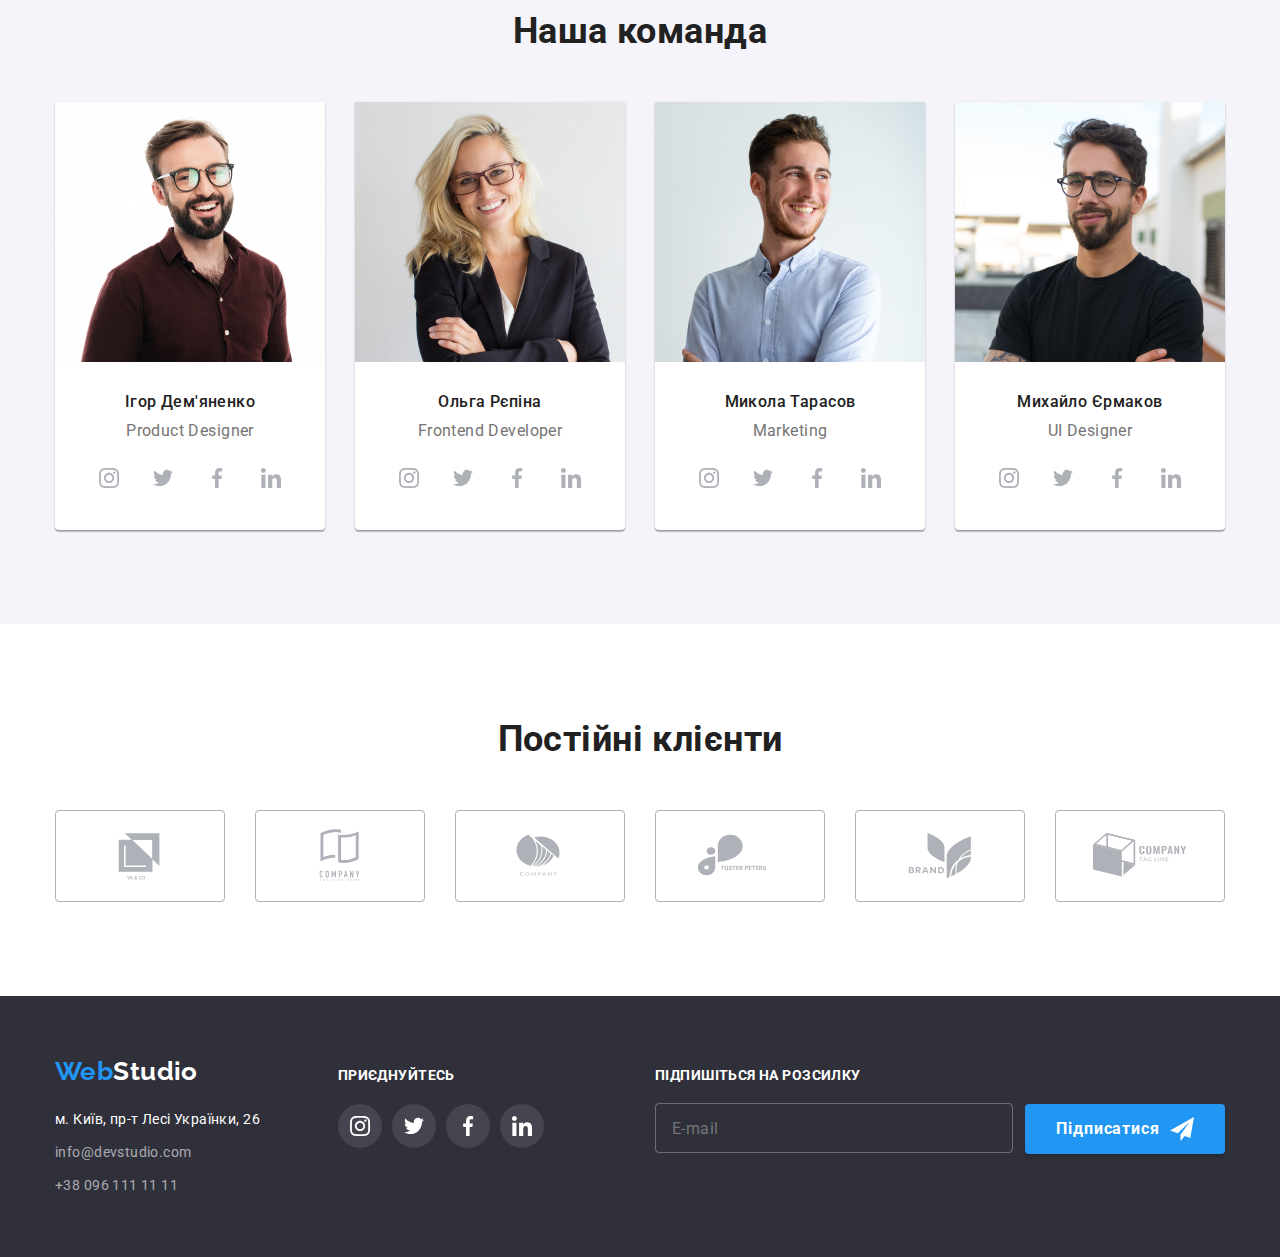
==== commit f0fdc67e: "HW8 add adaptive footer" ====
--- a/index.html
+++ b/index.html
@@ -356,7 +356,7 @@
       </section>
     </main>
 
-    <!-- <footer class="footer">
+    <footer class="footer">
       <div class="container footer__container">
         <div class="contacts">
           <div class="contacts__logo">
@@ -443,7 +443,7 @@
           </form>
         </div>
       </div>
-    </footer> -->
+    </footer>
     <!-- <div class="backdrop is-hidden" data-modal>
       <div class="modal">
         <button type="button" class="modal__button" data-modal-close>
--- a/css/main.min.css
+++ b/css/main.min.css
@@ -1 +1 @@
-:root{--primary-text-color: #212121;--title-item: #757575;--primary-background-color: #ffffff;--secondary-background-color: #f5f4fa;--color-blue: #2196f3;--color-hero-background: #2f303a;--color-white: #ffffff;--color-black: #000000;--fw-400: 400;--fw-500: 500;--fw-700: 700;--border: #ececec;--shadow-cards-button: 0 4px 4px 0 rgba(0, 0, 0, 0.25);--timing-function-hover: cubic-bezier(0.4, 0, 0.2, 1);--time: 250ms}body{background-color:var(--primary-background-color);color:var(--primary-text-color);font-family:Roboto,sans-serif;font-size:14px;letter-spacing:.03em;font-weight:var(--fw-400);margin:0}h1,h2,h3,h4,h5,h6,p{margin:0}.list{list-style:none;margin:0;padding:0}a{text-decoration:none;color:var(--primary-text-color)}img{display:block;max-width:100%;height:auto;width:100%}.container{width:100%;padding-left:15px;padding-right:15px;margin:0 auto}@media screen and (min-width: 480px){.container{max-width:480px}}@media screen and (min-width: 768px){.container{max-width:768px}}@media screen and (min-width: 1200px){.container{max-width:1200px}}.section{padding:60px 0}@media screen and (min-width: 1200px){.section{padding-top:94px;padding-bottom:94px}}.section-title{font-weight:var(--fw-700);font-size:36px;line-height:1.1667;text-align:center;margin-bottom:30px}@media screen and (min-width: 1200px){.section-title{margin-bottom:50px}}.logo--blue,.logo-white,.logo--black{font-family:Raleway,sans-serif;font-weight:var(--fw-700);font-size:26px;line-height:1.1923}.logo--blue{color:var(--color-blue)}.logo-white{color:var(--color-white)}.logo-black{color:var(--color-black)}.backdrop{position:fixed;top:0;width:100%;height:100%;background-color:rgba(0,0,0,.2);-webkit-transition:opacity var(--time) linear,visibility var(--time) linear;transition:opacity var(--time) linear,visibility var(--time) linear}.modal{position:absolute;top:50%;left:50%;width:528px;min-height:581px;background-color:var(--color-white);border-radius:5px;top:50%;left:50%;opacity:1;-webkit-transform:translate(-50%, -50%) scale(1);transform:translate(-50%, -50%) scale(1);-webkit-transition:opacity var(--time) var(--timing-function-hover),-webkit-transform var(--time) var(--timing-function-hover);transition:opacity var(--time) var(--timing-function-hover),-webkit-transform var(--time) var(--timing-function-hover);transition:transform var(--time) var(--timing-function-hover),opacity var(--time) var(--timing-function-hover);transition:transform var(--time) var(--timing-function-hover),opacity var(--time) var(--timing-function-hover),-webkit-transform var(--time) var(--timing-function-hover)}.backdrop.is-hidden .modal{-webkit-transform:translate(-50%, -50%) scale(1.5);transform:translate(-50%, -50%) scale(1.5)}.modal__button{position:absolute;right:8px;top:8px;width:30px;height:30px;border:1px solid rgba(0,0,0,.1);border-radius:50%;display:-webkit-box;display:-ms-flexbox;display:flex;-webkit-box-pack:center;-ms-flex-pack:center;justify-content:center;-webkit-box-align:center;-ms-flex-align:center;align-items:center;background-color:rgba(0,0,0,0);cursor:pointer;-webkit-transition-property:fill;transition-property:fill;-webkit-transition-duration:var(--time);transition-duration:var(--time);-webkit-transition-timing-function:var(--timing-function-hover);transition-timing-function:var(--timing-function-hover)}.modal__button:hover,.modal__button:focus{fill:var(--color-blue)}.modal-section{padding:40px}.modal-section__text{display:block;margin-bottom:12px;font-size:20px;line-height:1.15;color:var(--primary-text-color);text-align:center;letter-spacing:.03em}.modal-section__field{display:-webkit-box;display:-ms-flexbox;display:flex;position:relative;-webkit-box-orient:vertical;-webkit-box-direction:normal;-ms-flex-direction:column;flex-direction:column;margin-bottom:10px;font-size:12px;line-height:1.1667;letter-spacing:.01em}.modal-section__field:nth-of-type(4n){margin-bottom:20px}.modal-section__label{margin-bottom:4px;font-size:12px;line-height:1.1667;letter-spacing:.01em;color:var(--title-item)}.modal-section__input{padding:11px 40px;border:1px solid rgba(33,33,33,.2);border-radius:4px;-webkit-transition:border-color var(--time) var(--timing-function-hover),outline var(--time) var(--timing-function-hover);transition:border-color var(--time) var(--timing-function-hover),outline var(--time) var(--timing-function-hover)}.modal-section__input:focus{border-color:var(--color-blue);outline:var(--color-blue)}.modal-section__icon{position:absolute;top:50%;left:12px;fill:var(--title-text-color);-webkit-transition:fill var(--time) var(--timing-function-hover);transition:fill var(--time) var(--timing-function-hover)}.modal-section__field:focus-within>.modal-section__icon{fill:var(--color-blue)}.modal__comment{margin-top:4px;width:448px;height:120px;resize:none;border:1px solid rgba(33,33,33,.2);border-radius:4px;padding:12px 16px;-webkit-transition:border-color var(--time) var(--timing-function-hover),outline var(--time) var(--timing-function-hover);transition:border-color var(--time) var(--timing-function-hover),outline var(--time) var(--timing-function-hover)}.modal__comment::-webkit-input-placeholder{font-size:12px;line-height:14px;letter-spacing:.01em;color:rgba(117,117,117,.5)}.modal__comment::-moz-placeholder{font-size:12px;line-height:14px;letter-spacing:.01em;color:rgba(117,117,117,.5)}.modal__comment:-ms-input-placeholder{font-size:12px;line-height:14px;letter-spacing:.01em;color:rgba(117,117,117,.5)}.modal__comment::-ms-input-placeholder{font-size:12px;line-height:14px;letter-spacing:.01em;color:rgba(117,117,117,.5)}.modal__comment::placeholder{font-size:12px;line-height:14px;letter-spacing:.01em;color:rgba(117,117,117,.5)}.modal__comment:focus{border-color:var(--color-blue);outline:var(--color-blue)}.checkbox-field{display:-webkit-box;display:-ms-flexbox;display:flex;-webkit-box-align:center;-ms-flex-align:center;align-items:center;padding-left:11px;margin-bottom:30px;color:var(--title-item)}.checkbox-field__input{-webkit-appearance:none;-moz-appearance:none;appearance:none;position:absolute}.checkbox-field__icon{display:inline-block;width:16px;height:15px;border:2px solid var(--primary-text-color);border-radius:2px;cursor:pointer}.checkbox-field__input:checked+.checkbox-field__icon{background-color:var(--color-blue);border-color:rgba(0,0,0,0)}.checkbox-field__input:focus+.checkbox-field__icon{-webkit-box-shadow:0px 4px 4px rgba(0,0,0,.15);box-shadow:0px 4px 4px rgba(0,0,0,.15)}.checkbox-field__icon use{opacity:0}.checkbox-field__input:checked+.checkbox-field__icon use{opacity:1}.checkbox-field__text{margin-left:8px;margin-right:8px;font-size:14px;line-height:1.7143;letter-spacing:.03em}.checkbox-field__link{position:relative;display:block;color:var(--color-blue);text-decoration:none;letter-spacing:.03em;line-height:1.7143}.checkbox-field__link::after{position:absolute;bottom:1px;left:0;content:"";width:100%;height:1px;background-color:var(--color-blue)}.checkbox-field__button{font-weight:var(--fw-700);cursor:pointer;font-size:16px;line-height:1.875;-webkit-box-align:center;-ms-flex-align:center;align-items:center;text-align:center;letter-spacing:.06em;min-width:200px;height:50px;border-radius:4px;margin:0 auto;display:block;margin-top:30px;padding:10px 52px;background:var(--color-blue);-webkit-box-shadow:0px 4px 4px rgba(0,0,0,.15);box-shadow:0px 4px 4px rgba(0,0,0,.15);border-width:0;color:var(--color-white);-webkit-transition-property:background-color;transition-property:background-color;-webkit-transition-duration:var(--time);transition-duration:var(--time);-webkit-transition-timing-function:var(--timing-function-hover);transition-timing-function:var(--timing-function-hover)}.checkbox-field__button:focus,.checkbox-field__button:hover{background-color:#188ce8}.hidden{position:absolute;clip:rect(0 0 0 0);width:1px;height:1px;margin:-1px}.is-hidden{opacity:0;visibility:hidden;pointer-events:none}.header-page{border-bottom:1px solid #ececec}.main-nav,.header-page__nav,.nav-site,.main-site{display:-webkit-box;display:-ms-flexbox;display:flex;-webkit-box-align:center;-ms-flex-align:center;align-items:center}.main-nav__list{display:-webkit-box;display:-ms-flexbox;display:flex;margin-left:93px}.main-nav__list .main-nav__item:not(:last-child){margin-right:50px}.main-nav__list .main-nav__title{display:block;padding-top:32px;padding-bottom:32px;font-weight:var(--fw-500);line-height:1.1428;letter-spacing:.02em;-webkit-transition-property:color;transition-property:color;-webkit-transition-duration:var(--time);transition-duration:var(--time);-webkit-transition-timing-function:var(--timing-function-hover);transition-timing-function:var(--timing-function-hover)}.main-nav__list .main-nav__title:hover,.main-nav__list .main-nav__title:focus{color:var(--color-blue)}.contacts-list{display:-webkit-box;display:-ms-flexbox;display:flex;-webkit-box-align:center;-ms-flex-align:center;align-items:center;margin-left:auto}.contacts-list .contacts-list__item+.contacts-list__item{margin-left:50px}.contacts-list .phone,.contacts-list .email{color:var(--title-item);font-weight:var(--fw-500);line-height:1.1428;letter-spacing:.02em;vertical-align:baseline;display:-webkit-box;display:-ms-flexbox;display:flex;-webkit-box-align:center;-ms-flex-align:center;align-items:center;-webkit-transition-property:color;transition-property:color;-webkit-transition-duration:var(--time);transition-duration:var(--time);-webkit-transition-timing-function:var(--timing-function-hover);transition-timing-function:var(--timing-function-hover)}.contacts-list .phone:hover,.contacts-list .phone:focus,.contacts-list .email:hover,.contacts-list .email:focus{color:var(--color-blue)}.main-nav__title--current{position:relative}.main-nav__title--current::after{content:"";position:absolute;width:100%;height:4px;left:0;bottom:0;-webkit-transform:scaleX(1.1);transform:scaleX(1.1);background:var(--color-blue);border-radius:2px}.main-nav__list .main-nav__item .main-nav__title--current{color:var(--color-blue)}.phone,.email{color:rgba(255,255,255,.6);font-style:normal;line-height:1.7143;-webkit-transition-property:color;transition-property:color;-webkit-transition-duration:var(--time);transition-duration:var(--time);-webkit-transition-timing-function:var(--timing-function-hover);transition-timing-function:var(--timing-function-hover)}.phone:hover,.phone:focus,.email:hover,.email:focus{color:var(--color-blue)}.address:hover,.address:focus{color:var(--color-blue)}.email__icon{display:-webkit-inline-box;display:-ms-inline-flexbox;display:inline-flex;-webkit-box-align:center;-ms-flex-align:center;align-items:center;margin-right:10px;fill:currentColor}.phone__icon{display:-webkit-inline-box;display:-ms-inline-flexbox;display:inline-flex;-webkit-box-align:center;-ms-flex-align:center;align-items:center;margin-right:10px;fill:currentColor}.hero{max-width:1600px;height:600px;text-align:center;padding-top:200px;padding-bottom:200px;margin-left:auto;margin-right:auto;background-image:-webkit-gradient(linear, left top, right top, from(rgba(47, 48, 58, 0.4)), to(rgba(47, 48, 58, 0.4))),url("../images/bg-hero.jpg");background-image:linear-gradient(to right, rgba(47, 48, 58, 0.4), rgba(47, 48, 58, 0.4)),url("../images/bg-hero.jpg");background-position:center;background-size:auto;background-repeat:no-repeat;background-color:var(--color-hero-background)}.hero__title{color:var(--color-white);font-weight:900;font-size:26px;line-height:1.3636;letter-spacing:.06em;text-transform:uppercase;margin:0 auto}@media screen and (min-width: 768px){.hero__title{width:360px}}@media screen and (min-width: 1200px){.hero__title{font-size:44px;width:696px}}.button__hero{cursor:pointer;font-weight:var(--fw-700);font-size:16px;line-height:1.875;letter-spacing:.06em;border-radius:4px;padding:10px 32px;min-width:200px;margin-top:30px;background:var(--color-blue);-webkit-box-shadow:0px 4px 4px rgba(0,0,0,.15);box-shadow:0px 4px 4px rgba(0,0,0,.15);border-width:0;color:var(--color-white);-webkit-transition-property:background-color;transition-property:background-color;-webkit-transition-duration:var(--time);transition-duration:var(--time);-webkit-transition-timing-function:var(--timing-function-hover);transition-timing-function:var(--timing-function-hover)}.button__hero:hover,.button__hero:focus{background-color:#188ce8}.features__row{display:-webkit-box;display:-ms-flexbox;display:flex;-ms-flex-wrap:wrap;flex-wrap:wrap;-webkit-box-pack:center;-ms-flex-pack:center;justify-content:center;-webkit-box-orient:vertical;-webkit-box-direction:normal;-ms-flex-direction:column;flex-direction:column;gap:30px}@media screen and (min-width: 768px){.features__row{-webkit-box-orient:horizontal;-webkit-box-direction:normal;-ms-flex-direction:row;flex-direction:row}}@media screen and (min-width: 1200px){.features__row{display:-webkit-box;display:-ms-flexbox;display:flex}}.features__row>.features__body{width:100%}@media screen and (min-width: 768px){.features__body{-ms-flex-preferred-size:calc((100% - 30px)/2);flex-basis:calc((100% - 30px)/2)}}@media screen and (min-width: 1200px){.features__body{-ms-flex-preferred-size:calc((100% - 90px)/4);flex-basis:calc((100% - 90px)/4)}}.features__bgc-img{display:-webkit-box;display:-ms-flexbox;display:flex;-webkit-box-pack:center;-ms-flex-pack:center;justify-content:center;-webkit-box-align:center;-ms-flex-align:center;align-items:center;background-color:#f5f4fa;height:120px;margin-bottom:30px}.features__body-img{fill:currentColor}.features__title{font-size:14px;font-weight:var(--fw-700);line-height:1.14;text-transform:uppercase;margin-bottom:10px}.features__text{color:var(--title-item);line-height:1.7143}.work{display:none;padding-top:0}@media screen and (min-width: 1200px){.work{display:block}}.work__list{display:-webkit-box;display:-ms-flexbox;display:flex;-webkit-box-orient:horizontal;-webkit-box-direction:normal;-ms-flex-direction:row;flex-direction:row;gap:30px}.work__list-item{-ms-flex-preferred-size:calc((100% - 60px)/3);flex-basis:calc((100% - 60px)/3);position:relative}.work__list-text{padding-top:27px;padding-bottom:27px;font-weight:700;font-size:14px;line-height:1.14;text-align:center;letter-spacing:.03em;text-transform:uppercase;color:var(--color-white);width:100%;height:70px;background-color:rgba(47,48,58,.8);position:absolute;bottom:0}.team{background-color:var(--secondary-background-color)}.team__list{display:-webkit-box;display:-ms-flexbox;display:flex;-webkit-box-orient:vertical;-webkit-box-direction:normal;-ms-flex-direction:column;flex-direction:column;gap:30px}@media screen and (min-width: 768px){.team__list{-ms-flex-wrap:wrap;flex-wrap:wrap;-webkit-box-orient:horizontal;-webkit-box-direction:normal;-ms-flex-direction:row;flex-direction:row}}.team__list>.team__item{margin-top:0;background:var(--primary-background-color);-webkit-box-shadow:0px 1px 3px rgba(0,0,0,.12),0px 1px 1px rgba(0,0,0,.14),0px 2px 1px rgba(0,0,0,.2);box-shadow:0px 1px 3px rgba(0,0,0,.12),0px 1px 1px rgba(0,0,0,.14),0px 2px 1px rgba(0,0,0,.2);border-radius:0px 0px 4px 4px}@media screen and (min-width: 768px){.team__item{-ms-flex-preferred-size:calc((100% - 30px)/2);flex-basis:calc((100% - 30px)/2)}}@media screen and (min-width: 1200px){.team__item{-ms-flex-preferred-size:calc((100% - 90px)/4);flex-basis:calc((100% - 90px)/4)}}.team__border{padding:30px 10px;padding-bottom:24px;-webkit-box-flex:1;-ms-flex-positive:1;flex-grow:1}@media screen and (min-width: 1200px){.team__border{padding-bottom:30px}}.team__title{font-weight:var(--fw-500);font-size:16px;line-height:1.1875;margin-bottom:10px;text-align:center}.team__job-title{color:var(--title-item);font-size:16px;line-height:1.1875;text-align:center;margin-bottom:16px}.social-list{display:-webkit-box;display:-ms-flexbox;display:flex;-webkit-box-pack:center;-ms-flex-pack:center;justify-content:center;gap:10px}.social-list__item{width:44px;height:44px}.social-list__link{width:100%;height:100%;border-radius:50%;display:-webkit-box;display:-ms-flexbox;display:flex;-webkit-box-orient:vertical;-webkit-box-direction:normal;-ms-flex-direction:column;flex-direction:column;-webkit-box-align:center;-ms-flex-align:center;align-items:center;-webkit-box-pack:center;-ms-flex-pack:center;justify-content:center;color:#afb1b8;-webkit-transition-property:background-color,color;transition-property:background-color,color;-webkit-transition-duration:var(--time);transition-duration:var(--time);-webkit-transition-timing-function:var(--timing-function-hover);transition-timing-function:var(--timing-function-hover)}.social-list__link:hover,.social-list__link:focus{background-color:var(--color-blue);color:var(--color-white)}.social-list__icon{fill:currentColor}.brands__list{display:-webkit-box;display:-ms-flexbox;display:flex;-ms-flex-wrap:wrap;flex-wrap:wrap;-webkit-box-pack:center;-ms-flex-pack:center;justify-content:center;-webkit-box-align:center;-ms-flex-align:center;align-items:center;gap:30px}.brands__item{-ms-flex-wrap:wrap;flex-wrap:wrap;-webkit-box-orient:horizontal;-webkit-box-direction:normal;-ms-flex-direction:row;flex-direction:row;-ms-flex-preferred-size:calc((100% - 30px)/2);flex-basis:calc((100% - 30px)/2);width:170px;height:92px;border-radius:4px;color:#afb1b8}@media screen and (min-width: 768px){.brands__item{-ms-flex-preferred-size:calc((100% - 60px)/3);flex-basis:calc((100% - 60px)/3)}}@media screen and (min-width: 1200px){.brands__item{-ms-flex-preferred-size:calc((100% - 150px)/6);flex-basis:calc((100% - 150px)/6)}}.brands__link{display:-webkit-box;display:-ms-flexbox;display:flex;-webkit-box-pack:center;-ms-flex-pack:center;justify-content:center;-webkit-box-align:center;-ms-flex-align:center;align-items:center;border:1px solid #afb1b8;border-radius:4px;color:#afb1b8;height:92px;fill:currentColor;-webkit-transition-property:border,color;transition-property:border,color;-webkit-transition-duration:var(--time);transition-duration:var(--time);-webkit-transition-timing-function:var(--timing-function-hover);transition-timing-function:var(--timing-function-hover)}.brands__link:hover,.brands__link:focus{color:var(--color-blue);border-color:var(--color-blue)}.brands__icon{fill:currentColor}.footer{background-color:var(--color-hero-background);padding:60px 0}.footer__container{display:-webkit-box;display:-ms-flexbox;display:flex;-webkit-box-align:baseline;-ms-flex-align:baseline;align-items:baseline}.contacts__logo{margin-bottom:20px}.contacts__item:not(:last-child){margin-bottom:9px}.address{color:var(--color-white);line-height:1.7143;font-style:normal;-webkit-transition-property:color;transition-property:color;-webkit-transition-duration:var(--time);transition-duration:var(--time);-webkit-transition-timing-function:var(--timing-function-hover);transition-timing-function:var(--timing-function-hover)}.address:hover,.address:focus{color:var(--color-blue)}.social{margin-left:70px}.social__text{margin-bottom:20px;color:#fff;text-transform:uppercase;font-weight:var(--fw-700);font-size:14px;line-height:1.14;letter-spacing:.03em}.social__list{display:-webkit-box;display:-ms-flexbox;display:flex;-webkit-box-pack:left;-ms-flex-pack:left;justify-content:left;gap:10px}.social__item{width:44px;height:44px}.social__link{width:100%;height:100%;border-radius:50%;display:-webkit-box;display:-ms-flexbox;display:flex;-webkit-box-align:center;-ms-flex-align:center;align-items:center;-webkit-box-pack:center;-ms-flex-pack:center;justify-content:center;color:var(--color-white);background-color:rgba(255,255,255,.1);-webkit-transition-property:background-color;transition-property:background-color;-webkit-transition-duration:var(--time);transition-duration:var(--time);-webkit-transition-timing-function:var(--timing-function-hover);transition-timing-function:var(--timing-function-hover)}.social__link:hover,.social__link:focus{background-color:var(--color-blue)}.social__icon{fill:currentColor}.sign-up__form{margin-left:93px;margin-bottom:0;margin-right:0}.sign-up__title{display:block;margin-bottom:20px;font-family:"Roboto";font-style:normal;font-weight:700;font-size:14px;line-height:1,14;letter-spacing:.03em;text-transform:uppercase;color:#fff}.sign-up__row{display:-webkit-box;display:-ms-flexbox;display:flex;-webkit-box-align:center;-ms-flex-align:center;align-items:center}.sign-up__email{padding-left:16px;min-width:358px;height:50px;background-color:rgba(0,0,0,0);border:1px solid rgba(255,255,255,.3);border-radius:4px;font-weight:var(--fw-400);font-size:16px;line-height:1.25;letter-spacing:.03em;color:rgba(255,255,255,.6);-webkit-transition-property:outline;transition-property:outline;-webkit-transition-duration:var(--time);transition-duration:var(--time);-webkit-transition-timing-function:var(--timing-function-hover);transition-timing-function:var(--timing-function-hover)}.sign-up__email:focus{outline:1px solid var(--color-blue)}.sign-up__button{display:-webkit-box;display:-ms-flexbox;display:flex;cursor:pointer;margin-left:12px;width:200px;height:50px;border-width:0;background:var(--color-blue);-webkit-box-shadow:0px 4px 4px rgba(0,0,0,.15);box-shadow:0px 4px 4px rgba(0,0,0,.15);border-radius:4px;border-color:#2196f3;font-weight:var(--fw-700);font-size:16px;line-height:1.88;-webkit-box-pack:center;-ms-flex-pack:center;justify-content:center;-webkit-box-align:center;-ms-flex-align:center;align-items:center;gap:10px;letter-spacing:.06em;color:var(--color-white);-webkit-transition-property:background-color;transition-property:background-color;-webkit-transition-duration:var(--time);transition-duration:var(--time);-webkit-transition-timing-function:var(--timing-function-hover);transition-timing-function:var(--timing-function-hover)}.sign-up__button:hover,.sign-up__button:focus{background-color:#188ce8}.sign-up__icon{fill:var(--color-white);-webkit-box-pack:center;-ms-flex-pack:center;justify-content:center;-webkit-box-align:center;-ms-flex-align:center;align-items:center}.portfolio__list{display:-webkit-box;display:-ms-flexbox;display:flex;-webkit-box-pack:center;-ms-flex-pack:center;justify-content:center;margin-bottom:50px;gap:8px}.portfolio__button{cursor:pointer;font-weight:var(--fw-500);font-size:16px;line-height:1.625;text-align:center;padding:6px 25px;border-radius:4px;border:none;background-color:var(-secondary-background-color);-webkit-transition-property:color,background-color,-webkit-filter;transition-property:color,background-color,-webkit-filter;transition-property:color,background-color,filter;transition-property:color,background-color,filter,-webkit-filter;-webkit-transition-duration:var(--time);transition-duration:var(--time);-webkit-transition-timing-function:var(--timing-function-hover);transition-timing-function:var(--timing-function-hover)}.portfolio__button:hover,.portfolio__button:focus{background-color:var(--color-blue);color:var(--color-white);-webkit-filter:drop-shadow(0px 4px 4px rgba(0, 0, 0, 0.25));filter:drop-shadow(0px 4px 4px rgba(0, 0, 0, 0.25))}.portfolio__button--current{background-color:var(--color-blue);color:var(--color-white);-webkit-box-shadow:0px 3px 1px rgba(0,0,0,.1),0px 1px 2px rgba(0,0,0,.08),0px 2px 2px rgba(0,0,0,.12);box-shadow:0px 3px 1px rgba(0,0,0,.1),0px 1px 2px rgba(0,0,0,.08),0px 2px 2px rgba(0,0,0,.12)}.projects{display:-webkit-box;display:-ms-flexbox;display:flex;-ms-flex-wrap:wrap;flex-wrap:wrap;gap:30px}.projects__item{-ms-flex-preferred-size:calc((100% - 60px)/3);flex-basis:calc((100% - 60px)/3);-webkit-transition-property:-webkit-box-shadow;transition-property:-webkit-box-shadow;transition-property:box-shadow;transition-property:box-shadow, -webkit-box-shadow;-webkit-transition-duration:var(--time);transition-duration:var(--time);-webkit-transition-timing-function:var(--timing-function-hover);transition-timing-function:var(--timing-function-hover)}.projects__item:hover,.projects__item:focus{-webkit-box-shadow:0px 1px 1px rgba(0,0,0,.12),0px 4px 4px rgba(0,0,0,.06),1px 4px 6px rgba(0,0,0,.16);box-shadow:0px 1px 1px rgba(0,0,0,.12),0px 4px 4px rgba(0,0,0,.06),1px 4px 6px rgba(0,0,0,.16)}.projects__wrap{position:relative;overflow:hidden}.projects__text{position:absolute;top:0;background-color:rgba(33,150,243,.9);color:var(--color-white);font-weight:var(--fw-400);font-size:18px;line-height:1.5556;letter-spacing:.03em;padding:63px 24px;height:100%;-webkit-transform:translateY(100%);transform:translateY(100%);-webkit-transition:-webkit-transform var(--time) linear;transition:-webkit-transform var(--time) linear;transition:transform var(--time) linear;transition:transform var(--time) linear, -webkit-transform var(--time) linear;overflow:auto}.projects__item:hover .projects__text{-webkit-transform:translateY(0);transform:translateY(0)}.projects__border{padding:20px 24px;border-right:1px solid var(--border);border-bottom:1px solid var(--border);border-left:1px solid var(--border)}.projects__name{font-weight:var(--fw-700);font-size:18px;line-height:2;letter-spacing:.06em;margin-bottom:4px}.projects__example{color:var(--title-item);font-size:16px;line-height:1.875}/*# sourceMappingURL=main.min.css.map */+:root{--primary-text-color: #212121;--title-item: #757575;--primary-background-color: #ffffff;--secondary-background-color: #f5f4fa;--color-blue: #2196f3;--color-hero-background: #2f303a;--color-white: #ffffff;--color-black: #000000;--fw-400: 400;--fw-500: 500;--fw-700: 700;--border: #ececec;--shadow-cards-button: 0 4px 4px 0 rgba(0, 0, 0, 0.25);--timing-function-hover: cubic-bezier(0.4, 0, 0.2, 1);--time: 250ms}body{background-color:var(--primary-background-color);color:var(--primary-text-color);font-family:Roboto,sans-serif;font-size:14px;letter-spacing:.03em;font-weight:var(--fw-400);margin:0}h1,h2,h3,h4,h5,h6,p{margin:0}.list{list-style:none;margin:0;padding:0}a{text-decoration:none;color:var(--primary-text-color)}img{display:block;max-width:100%;height:auto;width:100%}.container{width:100%;padding-left:15px;padding-right:15px;margin:0 auto}@media screen and (min-width: 480px){.container{max-width:480px}}@media screen and (min-width: 768px){.container{max-width:768px}}@media screen and (min-width: 1200px){.container{max-width:1200px}}.section{padding:60px 0}@media screen and (min-width: 1200px){.section{padding-top:94px;padding-bottom:94px}}.section-title{font-weight:var(--fw-700);font-size:36px;line-height:1.1667;text-align:center;margin-bottom:30px}@media screen and (min-width: 1200px){.section-title{margin-bottom:50px}}.logo--blue,.logo-white,.logo--black{font-family:Raleway,sans-serif;font-weight:var(--fw-700);font-size:26px;line-height:1.1923}.logo--blue{color:var(--color-blue)}.logo-white{color:var(--color-white)}.logo-black{color:var(--color-black)}.backdrop{position:fixed;top:0;width:100%;height:100%;background-color:rgba(0,0,0,.2);-webkit-transition:opacity var(--time) linear,visibility var(--time) linear;transition:opacity var(--time) linear,visibility var(--time) linear}.modal{position:absolute;top:50%;left:50%;width:528px;min-height:581px;background-color:var(--color-white);border-radius:5px;top:50%;left:50%;opacity:1;-webkit-transform:translate(-50%, -50%) scale(1);transform:translate(-50%, -50%) scale(1);-webkit-transition:opacity var(--time) var(--timing-function-hover),-webkit-transform var(--time) var(--timing-function-hover);transition:opacity var(--time) var(--timing-function-hover),-webkit-transform var(--time) var(--timing-function-hover);transition:transform var(--time) var(--timing-function-hover),opacity var(--time) var(--timing-function-hover);transition:transform var(--time) var(--timing-function-hover),opacity var(--time) var(--timing-function-hover),-webkit-transform var(--time) var(--timing-function-hover)}.backdrop.is-hidden .modal{-webkit-transform:translate(-50%, -50%) scale(1.5);transform:translate(-50%, -50%) scale(1.5)}.modal__button{position:absolute;right:8px;top:8px;width:30px;height:30px;border:1px solid rgba(0,0,0,.1);border-radius:50%;display:-webkit-box;display:-ms-flexbox;display:flex;-webkit-box-pack:center;-ms-flex-pack:center;justify-content:center;-webkit-box-align:center;-ms-flex-align:center;align-items:center;background-color:rgba(0,0,0,0);cursor:pointer;-webkit-transition-property:fill;transition-property:fill;-webkit-transition-duration:var(--time);transition-duration:var(--time);-webkit-transition-timing-function:var(--timing-function-hover);transition-timing-function:var(--timing-function-hover)}.modal__button:hover,.modal__button:focus{fill:var(--color-blue)}.modal-section{padding:40px}.modal-section__text{display:block;margin-bottom:12px;font-size:20px;line-height:1.15;color:var(--primary-text-color);text-align:center;letter-spacing:.03em}.modal-section__field{display:-webkit-box;display:-ms-flexbox;display:flex;position:relative;-webkit-box-orient:vertical;-webkit-box-direction:normal;-ms-flex-direction:column;flex-direction:column;margin-bottom:10px;font-size:12px;line-height:1.1667;letter-spacing:.01em}.modal-section__field:nth-of-type(4n){margin-bottom:20px}.modal-section__label{margin-bottom:4px;font-size:12px;line-height:1.1667;letter-spacing:.01em;color:var(--title-item)}.modal-section__input{padding:11px 40px;border:1px solid rgba(33,33,33,.2);border-radius:4px;-webkit-transition:border-color var(--time) var(--timing-function-hover),outline var(--time) var(--timing-function-hover);transition:border-color var(--time) var(--timing-function-hover),outline var(--time) var(--timing-function-hover)}.modal-section__input:focus{border-color:var(--color-blue);outline:var(--color-blue)}.modal-section__icon{position:absolute;top:50%;left:12px;fill:var(--title-text-color);-webkit-transition:fill var(--time) var(--timing-function-hover);transition:fill var(--time) var(--timing-function-hover)}.modal-section__field:focus-within>.modal-section__icon{fill:var(--color-blue)}.modal__comment{margin-top:4px;width:448px;height:120px;resize:none;border:1px solid rgba(33,33,33,.2);border-radius:4px;padding:12px 16px;-webkit-transition:border-color var(--time) var(--timing-function-hover),outline var(--time) var(--timing-function-hover);transition:border-color var(--time) var(--timing-function-hover),outline var(--time) var(--timing-function-hover)}.modal__comment::-webkit-input-placeholder{font-size:12px;line-height:14px;letter-spacing:.01em;color:rgba(117,117,117,.5)}.modal__comment::-moz-placeholder{font-size:12px;line-height:14px;letter-spacing:.01em;color:rgba(117,117,117,.5)}.modal__comment:-ms-input-placeholder{font-size:12px;line-height:14px;letter-spacing:.01em;color:rgba(117,117,117,.5)}.modal__comment::-ms-input-placeholder{font-size:12px;line-height:14px;letter-spacing:.01em;color:rgba(117,117,117,.5)}.modal__comment::placeholder{font-size:12px;line-height:14px;letter-spacing:.01em;color:rgba(117,117,117,.5)}.modal__comment:focus{border-color:var(--color-blue);outline:var(--color-blue)}.checkbox-field{display:-webkit-box;display:-ms-flexbox;display:flex;-webkit-box-align:center;-ms-flex-align:center;align-items:center;padding-left:11px;margin-bottom:30px;color:var(--title-item)}.checkbox-field__input{-webkit-appearance:none;-moz-appearance:none;appearance:none;position:absolute}.checkbox-field__icon{display:inline-block;width:16px;height:15px;border:2px solid var(--primary-text-color);border-radius:2px;cursor:pointer}.checkbox-field__input:checked+.checkbox-field__icon{background-color:var(--color-blue);border-color:rgba(0,0,0,0)}.checkbox-field__input:focus+.checkbox-field__icon{-webkit-box-shadow:0px 4px 4px rgba(0,0,0,.15);box-shadow:0px 4px 4px rgba(0,0,0,.15)}.checkbox-field__icon use{opacity:0}.checkbox-field__input:checked+.checkbox-field__icon use{opacity:1}.checkbox-field__text{margin-left:8px;margin-right:8px;font-size:14px;line-height:1.7143;letter-spacing:.03em}.checkbox-field__link{position:relative;display:block;color:var(--color-blue);text-decoration:none;letter-spacing:.03em;line-height:1.7143}.checkbox-field__link::after{position:absolute;bottom:1px;left:0;content:"";width:100%;height:1px;background-color:var(--color-blue)}.checkbox-field__button{font-weight:var(--fw-700);cursor:pointer;font-size:16px;line-height:1.875;-webkit-box-align:center;-ms-flex-align:center;align-items:center;text-align:center;letter-spacing:.06em;min-width:200px;height:50px;border-radius:4px;margin:0 auto;display:block;margin-top:30px;padding:10px 52px;background:var(--color-blue);-webkit-box-shadow:0px 4px 4px rgba(0,0,0,.15);box-shadow:0px 4px 4px rgba(0,0,0,.15);border-width:0;color:var(--color-white);-webkit-transition-property:background-color;transition-property:background-color;-webkit-transition-duration:var(--time);transition-duration:var(--time);-webkit-transition-timing-function:var(--timing-function-hover);transition-timing-function:var(--timing-function-hover)}.checkbox-field__button:focus,.checkbox-field__button:hover{background-color:#188ce8}.hidden{position:absolute;clip:rect(0 0 0 0);width:1px;height:1px;margin:-1px}.is-hidden{opacity:0;visibility:hidden;pointer-events:none}.header-page{border-bottom:1px solid #ececec}.main-nav,.header-page__nav,.nav-site,.main-site{display:-webkit-box;display:-ms-flexbox;display:flex;-webkit-box-align:center;-ms-flex-align:center;align-items:center}.main-nav__list{display:-webkit-box;display:-ms-flexbox;display:flex;margin-left:93px}.main-nav__list .main-nav__item:not(:last-child){margin-right:50px}.main-nav__list .main-nav__title{display:block;padding-top:32px;padding-bottom:32px;font-weight:var(--fw-500);line-height:1.1428;letter-spacing:.02em;-webkit-transition-property:color;transition-property:color;-webkit-transition-duration:var(--time);transition-duration:var(--time);-webkit-transition-timing-function:var(--timing-function-hover);transition-timing-function:var(--timing-function-hover)}.main-nav__list .main-nav__title:hover,.main-nav__list .main-nav__title:focus{color:var(--color-blue)}.contacts-list{display:-webkit-box;display:-ms-flexbox;display:flex;-webkit-box-align:center;-ms-flex-align:center;align-items:center;margin-left:auto}.contacts-list .contacts-list__item+.contacts-list__item{margin-left:50px}.contacts-list .phone,.contacts-list .email{color:var(--title-item);font-weight:var(--fw-500);line-height:1.1428;letter-spacing:.02em;vertical-align:baseline;display:-webkit-box;display:-ms-flexbox;display:flex;-webkit-box-align:center;-ms-flex-align:center;align-items:center;-webkit-transition-property:color;transition-property:color;-webkit-transition-duration:var(--time);transition-duration:var(--time);-webkit-transition-timing-function:var(--timing-function-hover);transition-timing-function:var(--timing-function-hover)}.contacts-list .phone:hover,.contacts-list .phone:focus,.contacts-list .email:hover,.contacts-list .email:focus{color:var(--color-blue)}.main-nav__title--current{position:relative}.main-nav__title--current::after{content:"";position:absolute;width:100%;height:4px;left:0;bottom:0;-webkit-transform:scaleX(1.1);transform:scaleX(1.1);background:var(--color-blue);border-radius:2px}.main-nav__list .main-nav__item .main-nav__title--current{color:var(--color-blue)}.phone,.email{color:rgba(255,255,255,.6);font-style:normal;line-height:1.7143;-webkit-transition-property:color;transition-property:color;-webkit-transition-duration:var(--time);transition-duration:var(--time);-webkit-transition-timing-function:var(--timing-function-hover);transition-timing-function:var(--timing-function-hover)}.phone:hover,.phone:focus,.email:hover,.email:focus{color:var(--color-blue)}.address:hover,.address:focus{color:var(--color-blue)}.email__icon{display:-webkit-inline-box;display:-ms-inline-flexbox;display:inline-flex;-webkit-box-align:center;-ms-flex-align:center;align-items:center;margin-right:10px;fill:currentColor}.phone__icon{display:-webkit-inline-box;display:-ms-inline-flexbox;display:inline-flex;-webkit-box-align:center;-ms-flex-align:center;align-items:center;margin-right:10px;fill:currentColor}.hero{max-width:1600px;height:600px;text-align:center;padding-top:200px;padding-bottom:200px;margin-left:auto;margin-right:auto;background-image:-webkit-gradient(linear, left top, right top, from(rgba(47, 48, 58, 0.4)), to(rgba(47, 48, 58, 0.4))),url("../images/bg-hero.jpg");background-image:linear-gradient(to right, rgba(47, 48, 58, 0.4), rgba(47, 48, 58, 0.4)),url("../images/bg-hero.jpg");background-position:center;background-size:contain;background-repeat:no-repeat;background-color:var(--color-hero-background)}.hero__title{color:var(--color-white);font-weight:900;font-size:26px;line-height:1.3636;letter-spacing:.06em;text-transform:uppercase;margin:0 auto}@media screen and (min-width: 768px){.hero__title{width:360px}}@media screen and (min-width: 1200px){.hero__title{font-size:44px;width:696px}}.button__hero{cursor:pointer;font-weight:var(--fw-700);font-size:16px;line-height:1.875;letter-spacing:.06em;border-radius:4px;padding:10px 32px;min-width:200px;margin-top:30px;background:var(--color-blue);-webkit-box-shadow:0px 4px 4px rgba(0,0,0,.15);box-shadow:0px 4px 4px rgba(0,0,0,.15);border-width:0;color:var(--color-white);-webkit-transition-property:background-color;transition-property:background-color;-webkit-transition-duration:var(--time);transition-duration:var(--time);-webkit-transition-timing-function:var(--timing-function-hover);transition-timing-function:var(--timing-function-hover)}.button__hero:hover,.button__hero:focus{background-color:#188ce8}.features__row{display:-webkit-box;display:-ms-flexbox;display:flex;-ms-flex-wrap:wrap;flex-wrap:wrap;-webkit-box-pack:center;-ms-flex-pack:center;justify-content:center;-webkit-box-orient:vertical;-webkit-box-direction:normal;-ms-flex-direction:column;flex-direction:column;gap:30px}@media screen and (min-width: 768px){.features__row{-webkit-box-orient:horizontal;-webkit-box-direction:normal;-ms-flex-direction:row;flex-direction:row}}@media screen and (min-width: 1200px){.features__row{display:-webkit-box;display:-ms-flexbox;display:flex}}.features__row>.features__body{width:100%}@media screen and (min-width: 768px){.features__body{-ms-flex-preferred-size:calc((100% - 30px)/2);flex-basis:calc((100% - 30px)/2)}}@media screen and (min-width: 1200px){.features__body{-ms-flex-preferred-size:calc((100% - 90px)/4);flex-basis:calc((100% - 90px)/4)}}.features__bgc-img{display:-webkit-box;display:-ms-flexbox;display:flex;-webkit-box-pack:center;-ms-flex-pack:center;justify-content:center;-webkit-box-align:center;-ms-flex-align:center;align-items:center;background-color:#f5f4fa;height:120px;margin-bottom:30px}.features__body-img{fill:currentColor}.features__title{font-size:14px;font-weight:var(--fw-700);line-height:1.14;text-transform:uppercase;margin-bottom:10px}.features__text{color:var(--title-item);line-height:1.7143}.work{display:none;padding-top:0}@media screen and (min-width: 1200px){.work{display:block}}.work__list{display:-webkit-box;display:-ms-flexbox;display:flex;-webkit-box-orient:horizontal;-webkit-box-direction:normal;-ms-flex-direction:row;flex-direction:row;gap:30px}.work__list-item{-ms-flex-preferred-size:calc((100% - 60px)/3);flex-basis:calc((100% - 60px)/3);position:relative}.work__list-text{padding-top:27px;padding-bottom:27px;font-weight:700;font-size:14px;line-height:1.14;text-align:center;letter-spacing:.03em;text-transform:uppercase;color:var(--color-white);width:100%;height:70px;background-color:rgba(47,48,58,.8);position:absolute;bottom:0}.team{background-color:var(--secondary-background-color)}.team__list{display:-webkit-box;display:-ms-flexbox;display:flex;-webkit-box-orient:vertical;-webkit-box-direction:normal;-ms-flex-direction:column;flex-direction:column;gap:30px}@media screen and (min-width: 768px){.team__list{-ms-flex-wrap:wrap;flex-wrap:wrap;-webkit-box-orient:horizontal;-webkit-box-direction:normal;-ms-flex-direction:row;flex-direction:row}}.team__list>.team__item{margin-top:0;background:var(--primary-background-color);-webkit-box-shadow:0px 1px 3px rgba(0,0,0,.12),0px 1px 1px rgba(0,0,0,.14),0px 2px 1px rgba(0,0,0,.2);box-shadow:0px 1px 3px rgba(0,0,0,.12),0px 1px 1px rgba(0,0,0,.14),0px 2px 1px rgba(0,0,0,.2);border-radius:0px 0px 4px 4px}@media screen and (min-width: 768px){.team__item{-ms-flex-preferred-size:calc((100% - 30px)/2);flex-basis:calc((100% - 30px)/2)}}@media screen and (min-width: 1200px){.team__item{-ms-flex-preferred-size:calc((100% - 90px)/4);flex-basis:calc((100% - 90px)/4)}}.team__border{padding:30px 10px;padding-bottom:24px;-webkit-box-flex:1;-ms-flex-positive:1;flex-grow:1}@media screen and (min-width: 1200px){.team__border{padding-bottom:30px}}.team__title{font-weight:var(--fw-500);font-size:16px;line-height:1.1875;margin-bottom:10px;text-align:center}.team__job-title{color:var(--title-item);font-size:16px;line-height:1.1875;text-align:center;margin-bottom:16px}.social-list{display:-webkit-box;display:-ms-flexbox;display:flex;-webkit-box-pack:center;-ms-flex-pack:center;justify-content:center;gap:10px}.social-list__item{width:44px;height:44px}.social-list__link{width:100%;height:100%;border-radius:50%;display:-webkit-box;display:-ms-flexbox;display:flex;-webkit-box-orient:vertical;-webkit-box-direction:normal;-ms-flex-direction:column;flex-direction:column;-webkit-box-align:center;-ms-flex-align:center;align-items:center;-webkit-box-pack:center;-ms-flex-pack:center;justify-content:center;color:#afb1b8;-webkit-transition-property:background-color,color;transition-property:background-color,color;-webkit-transition-duration:var(--time);transition-duration:var(--time);-webkit-transition-timing-function:var(--timing-function-hover);transition-timing-function:var(--timing-function-hover)}.social-list__link:hover,.social-list__link:focus{background-color:var(--color-blue);color:var(--color-white)}.social-list__icon{fill:currentColor}.brands__list{display:-webkit-box;display:-ms-flexbox;display:flex;-ms-flex-wrap:wrap;flex-wrap:wrap;-webkit-box-pack:center;-ms-flex-pack:center;justify-content:center;-webkit-box-align:center;-ms-flex-align:center;align-items:center;gap:30px}.brands__item{-ms-flex-wrap:wrap;flex-wrap:wrap;-webkit-box-orient:horizontal;-webkit-box-direction:normal;-ms-flex-direction:row;flex-direction:row;-ms-flex-preferred-size:calc((100% - 30px)/2);flex-basis:calc((100% - 30px)/2);width:170px;height:92px;border-radius:4px;color:#afb1b8}@media screen and (min-width: 768px){.brands__item{-ms-flex-preferred-size:calc((100% - 60px)/3);flex-basis:calc((100% - 60px)/3)}}@media screen and (min-width: 1200px){.brands__item{-ms-flex-preferred-size:calc((100% - 150px)/6);flex-basis:calc((100% - 150px)/6)}}.brands__link{display:-webkit-box;display:-ms-flexbox;display:flex;-webkit-box-pack:center;-ms-flex-pack:center;justify-content:center;-webkit-box-align:center;-ms-flex-align:center;align-items:center;border:1px solid #afb1b8;border-radius:4px;color:#afb1b8;height:92px;fill:currentColor;-webkit-transition-property:border,color;transition-property:border,color;-webkit-transition-duration:var(--time);transition-duration:var(--time);-webkit-transition-timing-function:var(--timing-function-hover);transition-timing-function:var(--timing-function-hover)}.brands__link:hover,.brands__link:focus{color:var(--color-blue);border-color:var(--color-blue)}.brands__icon{fill:currentColor}.footer{background-color:var(--color-hero-background);padding:60px 0}.footer__container{display:-webkit-box;display:-ms-flexbox;display:flex;-webkit-box-orient:vertical;-webkit-box-direction:normal;-ms-flex-direction:column;flex-direction:column;-ms-flex-wrap:wrap;flex-wrap:wrap;-webkit-box-align:center;-ms-flex-align:center;align-items:center;gap:60px}@media screen and (min-width: 768px){.footer__container{-webkit-box-orient:horizontal;-webkit-box-direction:normal;-ms-flex-direction:row;flex-direction:row;-webkit-box-align:baseline;-ms-flex-align:baseline;align-items:baseline;-ms-flex-pack:distribute;justify-content:space-around}}@media screen and (min-width: 1200px){.footer__container{gap:0px}}.contacts__logo{margin-bottom:28px;text-align:center}@media screen and (min-width: 1200px){.contacts__logo{margin-bottom:20px;margin-right:70px;text-align:left}}.contacts__list{display:-webkit-box;display:-ms-flexbox;display:flex;-webkit-box-align:center;-ms-flex-align:center;align-items:center;-webkit-box-orient:vertical;-webkit-box-direction:normal;-ms-flex-direction:column;flex-direction:column}@media screen and (min-width: 1170px){.contacts__list{display:block}}.contacts__item:not(:last-child){margin-bottom:8px}@media screen and (min-width: 768px){.contacts__item:not(:last-child){margin-bottom:12px}}@media screen and (min-width: 1200px){.contacts__item:not(:last-child){margin-bottom:9px}}.address{color:var(--color-white);line-height:1.7143;font-style:normal;-webkit-transition-property:color;transition-property:color;-webkit-transition-duration:var(--time);transition-duration:var(--time);-webkit-transition-timing-function:var(--timing-function-hover);transition-timing-function:var(--timing-function-hover)}.address:hover,.address:focus{color:var(--color-blue)}@media screen and (min-width: 1200px){.social{margin-right:auto;margin-left:70px}}.social__text{margin-bottom:20px;color:#fff;text-transform:uppercase;font-weight:var(--fw-700);font-size:14px;line-height:1.14;letter-spacing:.03em;text-align:center}@media screen and (min-width: 1200px){.social__text{text-align:left}}.social__list{display:-webkit-box;display:-ms-flexbox;display:flex;-webkit-box-pack:left;-ms-flex-pack:left;justify-content:left;gap:10px}.social__item{width:44px;height:44px}.social__link{width:100%;height:100%;border-radius:50%;display:-webkit-box;display:-ms-flexbox;display:flex;-webkit-box-align:center;-ms-flex-align:center;align-items:center;-webkit-box-pack:center;-ms-flex-pack:center;justify-content:center;color:var(--color-white);background-color:rgba(255,255,255,.1);-webkit-transition-property:background-color;transition-property:background-color;-webkit-transition-duration:var(--time);transition-duration:var(--time);-webkit-transition-timing-function:var(--timing-function-hover);transition-timing-function:var(--timing-function-hover)}.social__link:hover,.social__link:focus{background-color:var(--color-blue)}.social__icon{fill:currentColor}@media screen and (min-width: 1200px){.sign-up__form{margin-left:94px;margin-bottom:0;margin-right:0}}.sign-up__title{display:block;margin-bottom:20px;font-family:"Roboto";font-style:normal;font-weight:700;font-size:14px;line-height:1,14;letter-spacing:.03em;text-transform:uppercase;text-align:center;color:#fff}@media screen and (min-width: 1200px){.sign-up__title{text-align:left}}.sign-up__row{display:-webkit-box;display:-ms-flexbox;display:flex;-webkit-box-orient:vertical;-webkit-box-direction:normal;-ms-flex-direction:column;flex-direction:column;-ms-flex-wrap:wrap;flex-wrap:wrap;-webkit-box-align:center;-ms-flex-align:center;align-items:center;gap:60px}@media screen and (min-width: 768px){.sign-up__row{-webkit-box-orient:horizontal;-webkit-box-direction:normal;-ms-flex-direction:row;flex-direction:row;-webkit-box-align:baseline;-ms-flex-align:baseline;align-items:baseline;-ms-flex-pack:distribute;justify-content:space-around}}@media screen and (min-width: 1200px){.sign-up__row{gap:0px;-ms-flex-wrap:nowrap;flex-wrap:nowrap}}.sign-up__email{padding:15px 16px;min-width:450px;height:50px;background-color:rgba(0,0,0,0);border:1px solid rgba(255,255,255,.3);border-radius:4px;font-weight:var(--fw-400);font-size:16px;line-height:1.25;letter-spacing:.03em;color:rgba(255,255,255,.6);-webkit-transition-property:outline;transition-property:outline;-webkit-transition-duration:var(--time);transition-duration:var(--time);-webkit-transition-timing-function:var(--timing-function-hover);transition-timing-function:var(--timing-function-hover)}.sign-up__email:focus{outline:1px solid var(--color-blue)}@media screen and (min-width: 1200px){.sign-up__email{min-width:358px}}@media screen and (max-width: 480px){.sign-up__email{min-width:290px}}.sign-up__button{display:-webkit-box;display:-ms-flexbox;display:flex;cursor:pointer;margin-left:12px;width:200px;height:50px;border-width:0;background:var(--color-blue);-webkit-box-shadow:0px 4px 4px rgba(0,0,0,.15);box-shadow:0px 4px 4px rgba(0,0,0,.15);border-radius:4px;border-color:#2196f3;font-weight:var(--fw-700);font-size:16px;line-height:1.88;-webkit-box-pack:center;-ms-flex-pack:center;justify-content:center;-webkit-box-align:center;-ms-flex-align:center;align-items:center;gap:10px;letter-spacing:.06em;color:var(--color-white);-webkit-transition-property:background-color;transition-property:background-color;-webkit-transition-duration:var(--time);transition-duration:var(--time);-webkit-transition-timing-function:var(--timing-function-hover);transition-timing-function:var(--timing-function-hover)}.sign-up__button:hover,.sign-up__button:focus{background-color:#188ce8}.sign-up__icon{fill:var(--color-white);-webkit-box-pack:center;-ms-flex-pack:center;justify-content:center;-webkit-box-align:center;-ms-flex-align:center;align-items:center}.portfolio__list{display:-webkit-box;display:-ms-flexbox;display:flex;-webkit-box-pack:center;-ms-flex-pack:center;justify-content:center;margin-bottom:50px;gap:8px}.portfolio__button{cursor:pointer;font-weight:var(--fw-500);font-size:16px;line-height:1.625;text-align:center;padding:6px 25px;border-radius:4px;border:none;background-color:var(-secondary-background-color);-webkit-transition-property:color,background-color,-webkit-filter;transition-property:color,background-color,-webkit-filter;transition-property:color,background-color,filter;transition-property:color,background-color,filter,-webkit-filter;-webkit-transition-duration:var(--time);transition-duration:var(--time);-webkit-transition-timing-function:var(--timing-function-hover);transition-timing-function:var(--timing-function-hover)}.portfolio__button:hover,.portfolio__button:focus{background-color:var(--color-blue);color:var(--color-white);-webkit-filter:drop-shadow(0px 4px 4px rgba(0, 0, 0, 0.25));filter:drop-shadow(0px 4px 4px rgba(0, 0, 0, 0.25))}.portfolio__button--current{background-color:var(--color-blue);color:var(--color-white);-webkit-box-shadow:0px 3px 1px rgba(0,0,0,.1),0px 1px 2px rgba(0,0,0,.08),0px 2px 2px rgba(0,0,0,.12);box-shadow:0px 3px 1px rgba(0,0,0,.1),0px 1px 2px rgba(0,0,0,.08),0px 2px 2px rgba(0,0,0,.12)}.projects{display:-webkit-box;display:-ms-flexbox;display:flex;-ms-flex-wrap:wrap;flex-wrap:wrap;gap:30px}.projects__item{-ms-flex-preferred-size:calc((100% - 60px)/3);flex-basis:calc((100% - 60px)/3);-webkit-transition-property:-webkit-box-shadow;transition-property:-webkit-box-shadow;transition-property:box-shadow;transition-property:box-shadow, -webkit-box-shadow;-webkit-transition-duration:var(--time);transition-duration:var(--time);-webkit-transition-timing-function:var(--timing-function-hover);transition-timing-function:var(--timing-function-hover)}.projects__item:hover,.projects__item:focus{-webkit-box-shadow:0px 1px 1px rgba(0,0,0,.12),0px 4px 4px rgba(0,0,0,.06),1px 4px 6px rgba(0,0,0,.16);box-shadow:0px 1px 1px rgba(0,0,0,.12),0px 4px 4px rgba(0,0,0,.06),1px 4px 6px rgba(0,0,0,.16)}.projects__wrap{position:relative;overflow:hidden}.projects__text{position:absolute;top:0;background-color:rgba(33,150,243,.9);color:var(--color-white);font-weight:var(--fw-400);font-size:18px;line-height:1.5556;letter-spacing:.03em;padding:63px 24px;height:100%;-webkit-transform:translateY(100%);transform:translateY(100%);-webkit-transition:-webkit-transform var(--time) linear;transition:-webkit-transform var(--time) linear;transition:transform var(--time) linear;transition:transform var(--time) linear, -webkit-transform var(--time) linear;overflow:auto}.projects__item:hover .projects__text{-webkit-transform:translateY(0);transform:translateY(0)}.projects__border{padding:20px 24px;border-right:1px solid var(--border);border-bottom:1px solid var(--border);border-left:1px solid var(--border)}.projects__name{font-weight:var(--fw-700);font-size:18px;line-height:2;letter-spacing:.06em;margin-bottom:4px}.projects__example{color:var(--title-item);font-size:16px;line-height:1.875}/*# sourceMappingURL=main.min.css.map */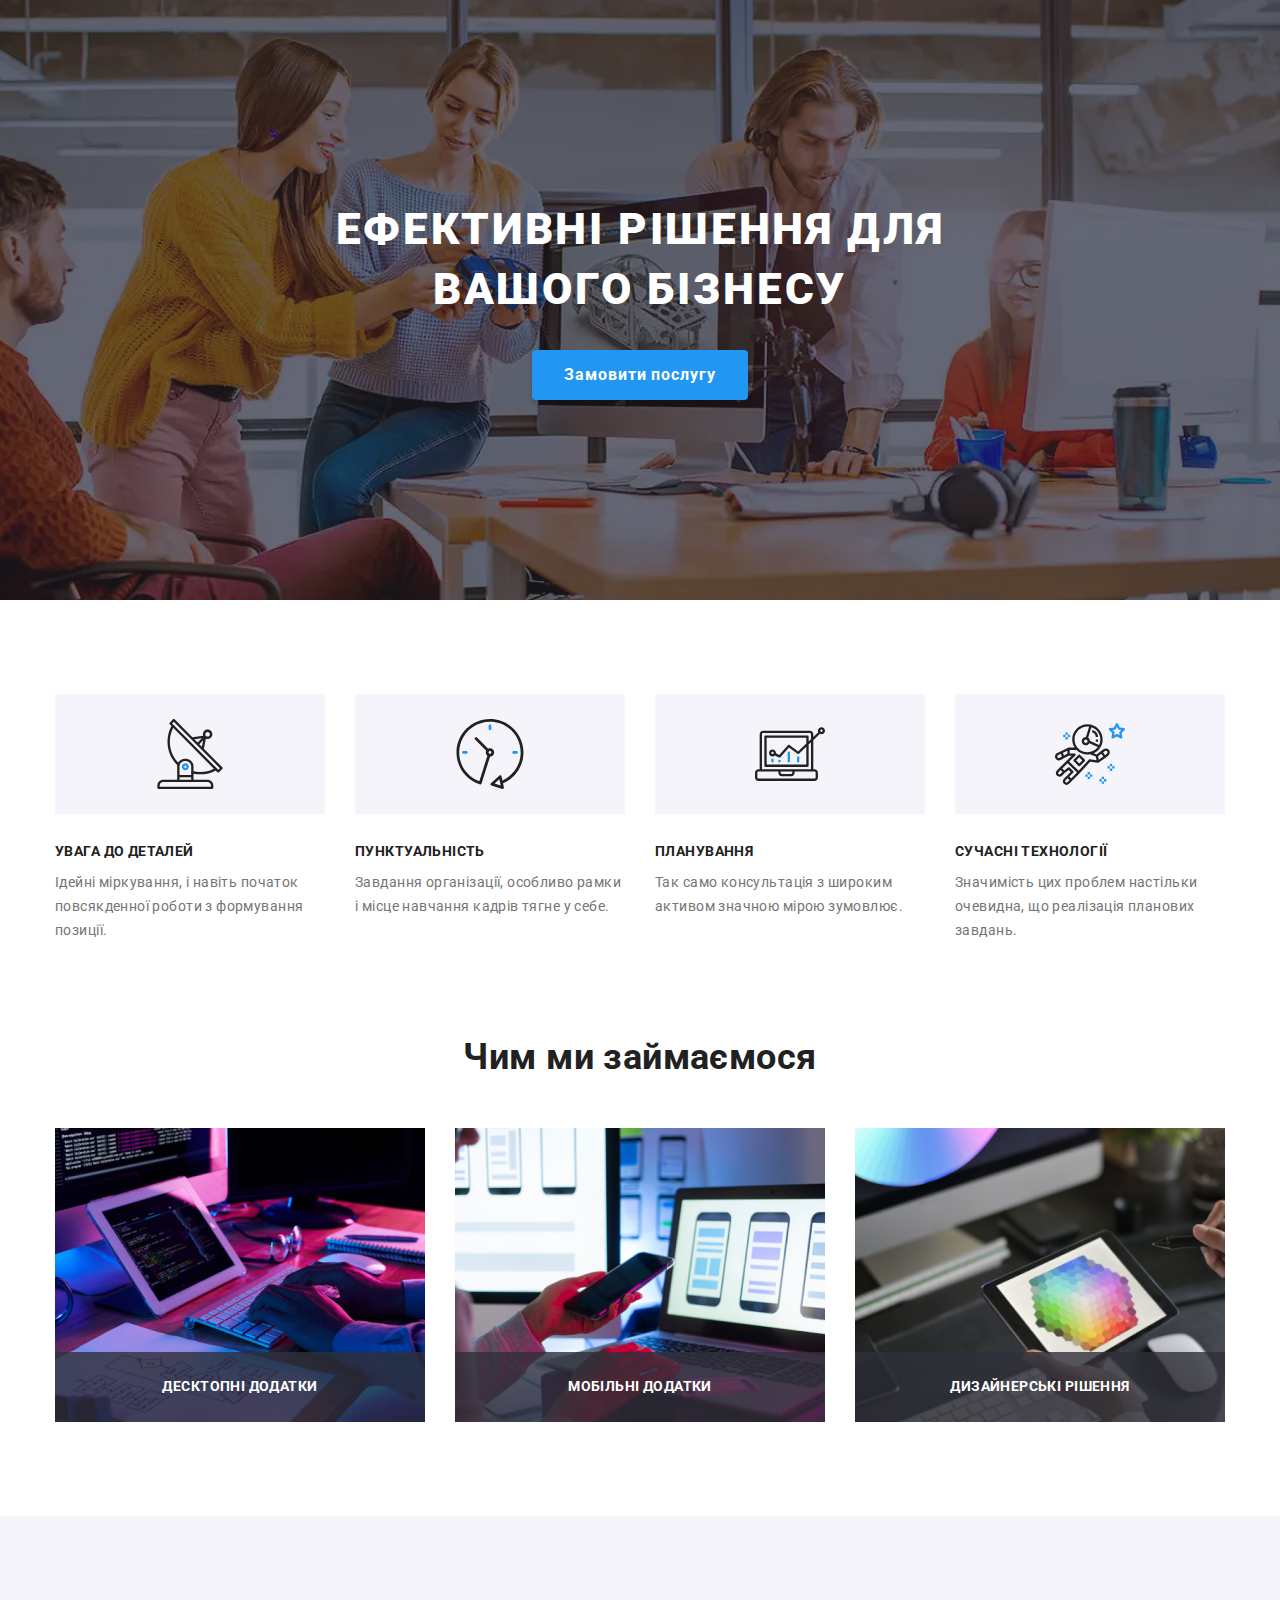
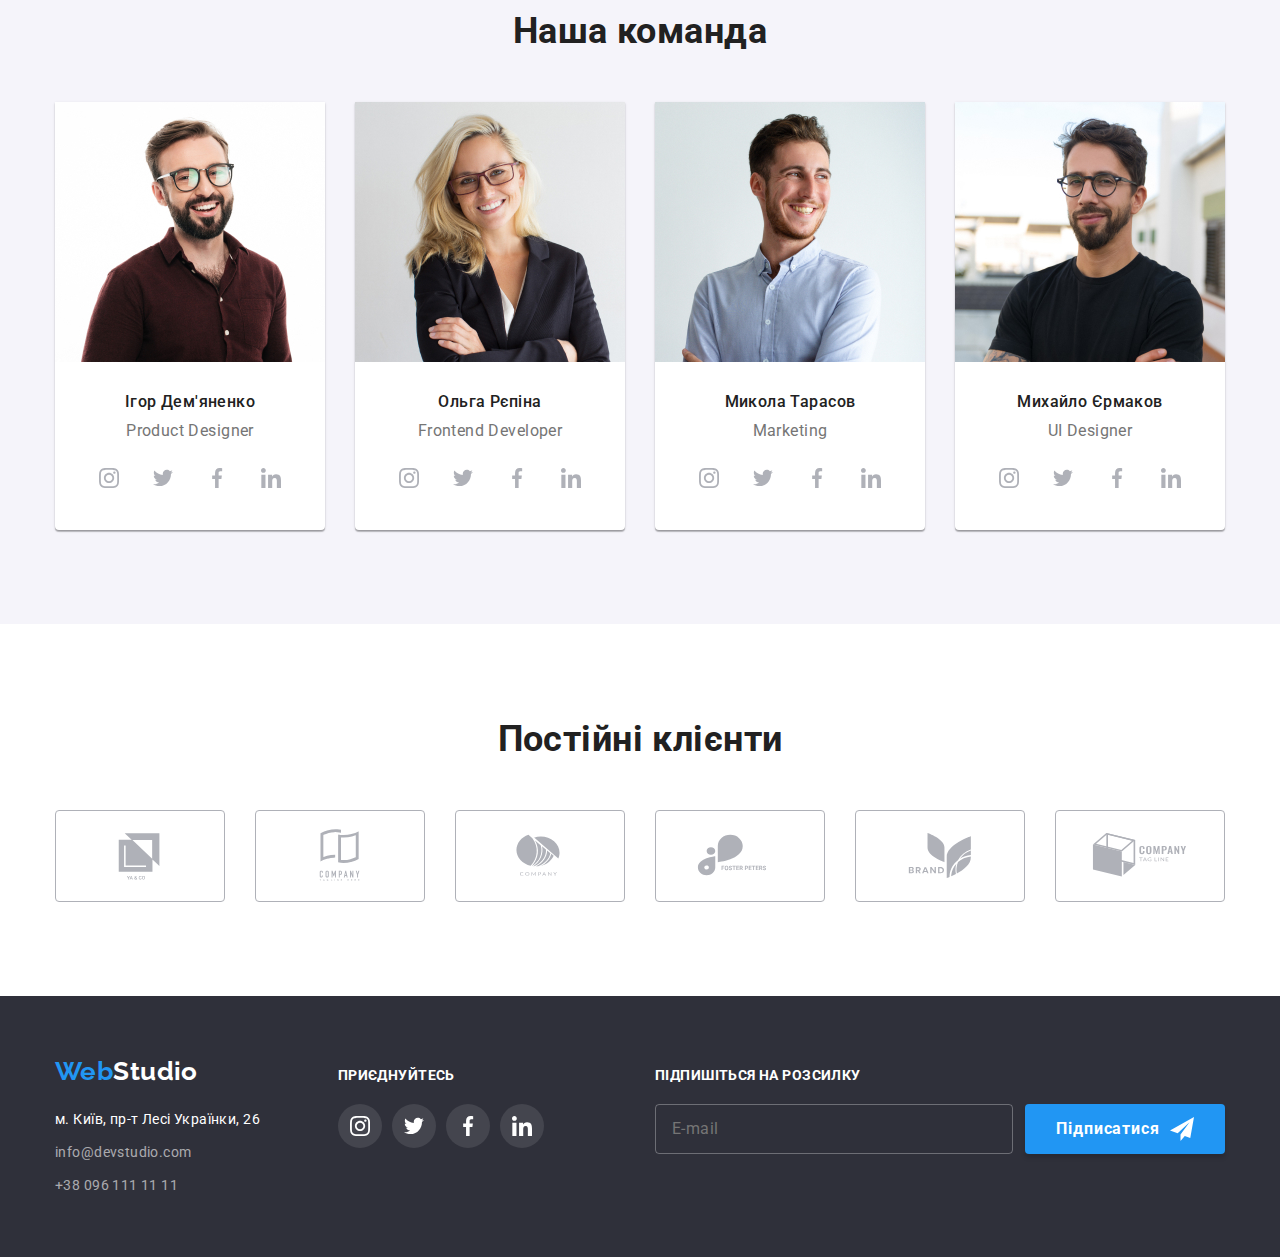
==== commit 2cbb14bc: "HW8 fix hero and footer" ====
--- a/index.html
+++ b/index.html
@@ -444,7 +444,7 @@
         </div>
       </div>
     </footer>
-    <!-- <div class="backdrop is-hidden" data-modal>
+    <div class="backdrop is-hidden" data-modal>
       <div class="modal">
         <button type="button" class="modal__button" data-modal-close>
           <svg class="modal__icon" width="11" height="11">
@@ -495,9 +495,9 @@
                 name="comment"
                 placeholder="Введіть текст"
               ></textarea>
-            </label> -->
-
-    <!-- <label class="checkbox-field">
+            </label>
+
+            <label class="checkbox-field">
               <input
                 class="checkbox-field__input"
                 type="checkbox"
@@ -518,6 +518,6 @@
         </div>
       </div>
     </div>
-    <script src="./js/modal.js"></script> -->
+    <script src="./js/modal.js"></script>
   </body>
 </html>
--- a/css/main.min.css
+++ b/css/main.min.css
@@ -1 +1 @@
-:root{--primary-text-color: #212121;--title-item: #757575;--primary-background-color: #ffffff;--secondary-background-color: #f5f4fa;--color-blue: #2196f3;--color-hero-background: #2f303a;--color-white: #ffffff;--color-black: #000000;--fw-400: 400;--fw-500: 500;--fw-700: 700;--border: #ececec;--shadow-cards-button: 0 4px 4px 0 rgba(0, 0, 0, 0.25);--timing-function-hover: cubic-bezier(0.4, 0, 0.2, 1);--time: 250ms}body{background-color:var(--primary-background-color);color:var(--primary-text-color);font-family:Roboto,sans-serif;font-size:14px;letter-spacing:.03em;font-weight:var(--fw-400);margin:0}h1,h2,h3,h4,h5,h6,p{margin:0}.list{list-style:none;margin:0;padding:0}a{text-decoration:none;color:var(--primary-text-color)}img{display:block;max-width:100%;height:auto;width:100%}.container{width:100%;padding-left:15px;padding-right:15px;margin:0 auto}@media screen and (min-width: 480px){.container{max-width:480px}}@media screen and (min-width: 768px){.container{max-width:768px}}@media screen and (min-width: 1200px){.container{max-width:1200px}}.section{padding:60px 0}@media screen and (min-width: 1200px){.section{padding-top:94px;padding-bottom:94px}}.section-title{font-weight:var(--fw-700);font-size:36px;line-height:1.1667;text-align:center;margin-bottom:30px}@media screen and (min-width: 1200px){.section-title{margin-bottom:50px}}.logo--blue,.logo-white,.logo--black{font-family:Raleway,sans-serif;font-weight:var(--fw-700);font-size:26px;line-height:1.1923}.logo--blue{color:var(--color-blue)}.logo-white{color:var(--color-white)}.logo-black{color:var(--color-black)}.backdrop{position:fixed;top:0;width:100%;height:100%;background-color:rgba(0,0,0,.2);-webkit-transition:opacity var(--time) linear,visibility var(--time) linear;transition:opacity var(--time) linear,visibility var(--time) linear}.modal{position:absolute;top:50%;left:50%;width:528px;min-height:581px;background-color:var(--color-white);border-radius:5px;top:50%;left:50%;opacity:1;-webkit-transform:translate(-50%, -50%) scale(1);transform:translate(-50%, -50%) scale(1);-webkit-transition:opacity var(--time) var(--timing-function-hover),-webkit-transform var(--time) var(--timing-function-hover);transition:opacity var(--time) var(--timing-function-hover),-webkit-transform var(--time) var(--timing-function-hover);transition:transform var(--time) var(--timing-function-hover),opacity var(--time) var(--timing-function-hover);transition:transform var(--time) var(--timing-function-hover),opacity var(--time) var(--timing-function-hover),-webkit-transform var(--time) var(--timing-function-hover)}.backdrop.is-hidden .modal{-webkit-transform:translate(-50%, -50%) scale(1.5);transform:translate(-50%, -50%) scale(1.5)}.modal__button{position:absolute;right:8px;top:8px;width:30px;height:30px;border:1px solid rgba(0,0,0,.1);border-radius:50%;display:-webkit-box;display:-ms-flexbox;display:flex;-webkit-box-pack:center;-ms-flex-pack:center;justify-content:center;-webkit-box-align:center;-ms-flex-align:center;align-items:center;background-color:rgba(0,0,0,0);cursor:pointer;-webkit-transition-property:fill;transition-property:fill;-webkit-transition-duration:var(--time);transition-duration:var(--time);-webkit-transition-timing-function:var(--timing-function-hover);transition-timing-function:var(--timing-function-hover)}.modal__button:hover,.modal__button:focus{fill:var(--color-blue)}.modal-section{padding:40px}.modal-section__text{display:block;margin-bottom:12px;font-size:20px;line-height:1.15;color:var(--primary-text-color);text-align:center;letter-spacing:.03em}.modal-section__field{display:-webkit-box;display:-ms-flexbox;display:flex;position:relative;-webkit-box-orient:vertical;-webkit-box-direction:normal;-ms-flex-direction:column;flex-direction:column;margin-bottom:10px;font-size:12px;line-height:1.1667;letter-spacing:.01em}.modal-section__field:nth-of-type(4n){margin-bottom:20px}.modal-section__label{margin-bottom:4px;font-size:12px;line-height:1.1667;letter-spacing:.01em;color:var(--title-item)}.modal-section__input{padding:11px 40px;border:1px solid rgba(33,33,33,.2);border-radius:4px;-webkit-transition:border-color var(--time) var(--timing-function-hover),outline var(--time) var(--timing-function-hover);transition:border-color var(--time) var(--timing-function-hover),outline var(--time) var(--timing-function-hover)}.modal-section__input:focus{border-color:var(--color-blue);outline:var(--color-blue)}.modal-section__icon{position:absolute;top:50%;left:12px;fill:var(--title-text-color);-webkit-transition:fill var(--time) var(--timing-function-hover);transition:fill var(--time) var(--timing-function-hover)}.modal-section__field:focus-within>.modal-section__icon{fill:var(--color-blue)}.modal__comment{margin-top:4px;width:448px;height:120px;resize:none;border:1px solid rgba(33,33,33,.2);border-radius:4px;padding:12px 16px;-webkit-transition:border-color var(--time) var(--timing-function-hover),outline var(--time) var(--timing-function-hover);transition:border-color var(--time) var(--timing-function-hover),outline var(--time) var(--timing-function-hover)}.modal__comment::-webkit-input-placeholder{font-size:12px;line-height:14px;letter-spacing:.01em;color:rgba(117,117,117,.5)}.modal__comment::-moz-placeholder{font-size:12px;line-height:14px;letter-spacing:.01em;color:rgba(117,117,117,.5)}.modal__comment:-ms-input-placeholder{font-size:12px;line-height:14px;letter-spacing:.01em;color:rgba(117,117,117,.5)}.modal__comment::-ms-input-placeholder{font-size:12px;line-height:14px;letter-spacing:.01em;color:rgba(117,117,117,.5)}.modal__comment::placeholder{font-size:12px;line-height:14px;letter-spacing:.01em;color:rgba(117,117,117,.5)}.modal__comment:focus{border-color:var(--color-blue);outline:var(--color-blue)}.checkbox-field{display:-webkit-box;display:-ms-flexbox;display:flex;-webkit-box-align:center;-ms-flex-align:center;align-items:center;padding-left:11px;margin-bottom:30px;color:var(--title-item)}.checkbox-field__input{-webkit-appearance:none;-moz-appearance:none;appearance:none;position:absolute}.checkbox-field__icon{display:inline-block;width:16px;height:15px;border:2px solid var(--primary-text-color);border-radius:2px;cursor:pointer}.checkbox-field__input:checked+.checkbox-field__icon{background-color:var(--color-blue);border-color:rgba(0,0,0,0)}.checkbox-field__input:focus+.checkbox-field__icon{-webkit-box-shadow:0px 4px 4px rgba(0,0,0,.15);box-shadow:0px 4px 4px rgba(0,0,0,.15)}.checkbox-field__icon use{opacity:0}.checkbox-field__input:checked+.checkbox-field__icon use{opacity:1}.checkbox-field__text{margin-left:8px;margin-right:8px;font-size:14px;line-height:1.7143;letter-spacing:.03em}.checkbox-field__link{position:relative;display:block;color:var(--color-blue);text-decoration:none;letter-spacing:.03em;line-height:1.7143}.checkbox-field__link::after{position:absolute;bottom:1px;left:0;content:"";width:100%;height:1px;background-color:var(--color-blue)}.checkbox-field__button{font-weight:var(--fw-700);cursor:pointer;font-size:16px;line-height:1.875;-webkit-box-align:center;-ms-flex-align:center;align-items:center;text-align:center;letter-spacing:.06em;min-width:200px;height:50px;border-radius:4px;margin:0 auto;display:block;margin-top:30px;padding:10px 52px;background:var(--color-blue);-webkit-box-shadow:0px 4px 4px rgba(0,0,0,.15);box-shadow:0px 4px 4px rgba(0,0,0,.15);border-width:0;color:var(--color-white);-webkit-transition-property:background-color;transition-property:background-color;-webkit-transition-duration:var(--time);transition-duration:var(--time);-webkit-transition-timing-function:var(--timing-function-hover);transition-timing-function:var(--timing-function-hover)}.checkbox-field__button:focus,.checkbox-field__button:hover{background-color:#188ce8}.hidden{position:absolute;clip:rect(0 0 0 0);width:1px;height:1px;margin:-1px}.is-hidden{opacity:0;visibility:hidden;pointer-events:none}.header-page{border-bottom:1px solid #ececec}.main-nav,.header-page__nav,.nav-site,.main-site{display:-webkit-box;display:-ms-flexbox;display:flex;-webkit-box-align:center;-ms-flex-align:center;align-items:center}.main-nav__list{display:-webkit-box;display:-ms-flexbox;display:flex;margin-left:93px}.main-nav__list .main-nav__item:not(:last-child){margin-right:50px}.main-nav__list .main-nav__title{display:block;padding-top:32px;padding-bottom:32px;font-weight:var(--fw-500);line-height:1.1428;letter-spacing:.02em;-webkit-transition-property:color;transition-property:color;-webkit-transition-duration:var(--time);transition-duration:var(--time);-webkit-transition-timing-function:var(--timing-function-hover);transition-timing-function:var(--timing-function-hover)}.main-nav__list .main-nav__title:hover,.main-nav__list .main-nav__title:focus{color:var(--color-blue)}.contacts-list{display:-webkit-box;display:-ms-flexbox;display:flex;-webkit-box-align:center;-ms-flex-align:center;align-items:center;margin-left:auto}.contacts-list .contacts-list__item+.contacts-list__item{margin-left:50px}.contacts-list .phone,.contacts-list .email{color:var(--title-item);font-weight:var(--fw-500);line-height:1.1428;letter-spacing:.02em;vertical-align:baseline;display:-webkit-box;display:-ms-flexbox;display:flex;-webkit-box-align:center;-ms-flex-align:center;align-items:center;-webkit-transition-property:color;transition-property:color;-webkit-transition-duration:var(--time);transition-duration:var(--time);-webkit-transition-timing-function:var(--timing-function-hover);transition-timing-function:var(--timing-function-hover)}.contacts-list .phone:hover,.contacts-list .phone:focus,.contacts-list .email:hover,.contacts-list .email:focus{color:var(--color-blue)}.main-nav__title--current{position:relative}.main-nav__title--current::after{content:"";position:absolute;width:100%;height:4px;left:0;bottom:0;-webkit-transform:scaleX(1.1);transform:scaleX(1.1);background:var(--color-blue);border-radius:2px}.main-nav__list .main-nav__item .main-nav__title--current{color:var(--color-blue)}.phone,.email{color:rgba(255,255,255,.6);font-style:normal;line-height:1.7143;-webkit-transition-property:color;transition-property:color;-webkit-transition-duration:var(--time);transition-duration:var(--time);-webkit-transition-timing-function:var(--timing-function-hover);transition-timing-function:var(--timing-function-hover)}.phone:hover,.phone:focus,.email:hover,.email:focus{color:var(--color-blue)}.address:hover,.address:focus{color:var(--color-blue)}.email__icon{display:-webkit-inline-box;display:-ms-inline-flexbox;display:inline-flex;-webkit-box-align:center;-ms-flex-align:center;align-items:center;margin-right:10px;fill:currentColor}.phone__icon{display:-webkit-inline-box;display:-ms-inline-flexbox;display:inline-flex;-webkit-box-align:center;-ms-flex-align:center;align-items:center;margin-right:10px;fill:currentColor}.hero{max-width:1600px;height:600px;text-align:center;padding-top:200px;padding-bottom:200px;margin-left:auto;margin-right:auto;background-image:-webkit-gradient(linear, left top, right top, from(rgba(47, 48, 58, 0.4)), to(rgba(47, 48, 58, 0.4))),url("../images/bg-hero.jpg");background-image:linear-gradient(to right, rgba(47, 48, 58, 0.4), rgba(47, 48, 58, 0.4)),url("../images/bg-hero.jpg");background-position:center;background-size:contain;background-repeat:no-repeat;background-color:var(--color-hero-background)}.hero__title{color:var(--color-white);font-weight:900;font-size:26px;line-height:1.3636;letter-spacing:.06em;text-transform:uppercase;margin:0 auto}@media screen and (min-width: 768px){.hero__title{width:360px}}@media screen and (min-width: 1200px){.hero__title{font-size:44px;width:696px}}.button__hero{cursor:pointer;font-weight:var(--fw-700);font-size:16px;line-height:1.875;letter-spacing:.06em;border-radius:4px;padding:10px 32px;min-width:200px;margin-top:30px;background:var(--color-blue);-webkit-box-shadow:0px 4px 4px rgba(0,0,0,.15);box-shadow:0px 4px 4px rgba(0,0,0,.15);border-width:0;color:var(--color-white);-webkit-transition-property:background-color;transition-property:background-color;-webkit-transition-duration:var(--time);transition-duration:var(--time);-webkit-transition-timing-function:var(--timing-function-hover);transition-timing-function:var(--timing-function-hover)}.button__hero:hover,.button__hero:focus{background-color:#188ce8}.features__row{display:-webkit-box;display:-ms-flexbox;display:flex;-ms-flex-wrap:wrap;flex-wrap:wrap;-webkit-box-pack:center;-ms-flex-pack:center;justify-content:center;-webkit-box-orient:vertical;-webkit-box-direction:normal;-ms-flex-direction:column;flex-direction:column;gap:30px}@media screen and (min-width: 768px){.features__row{-webkit-box-orient:horizontal;-webkit-box-direction:normal;-ms-flex-direction:row;flex-direction:row}}@media screen and (min-width: 1200px){.features__row{display:-webkit-box;display:-ms-flexbox;display:flex}}.features__row>.features__body{width:100%}@media screen and (min-width: 768px){.features__body{-ms-flex-preferred-size:calc((100% - 30px)/2);flex-basis:calc((100% - 30px)/2)}}@media screen and (min-width: 1200px){.features__body{-ms-flex-preferred-size:calc((100% - 90px)/4);flex-basis:calc((100% - 90px)/4)}}.features__bgc-img{display:-webkit-box;display:-ms-flexbox;display:flex;-webkit-box-pack:center;-ms-flex-pack:center;justify-content:center;-webkit-box-align:center;-ms-flex-align:center;align-items:center;background-color:#f5f4fa;height:120px;margin-bottom:30px}.features__body-img{fill:currentColor}.features__title{font-size:14px;font-weight:var(--fw-700);line-height:1.14;text-transform:uppercase;margin-bottom:10px}.features__text{color:var(--title-item);line-height:1.7143}.work{display:none;padding-top:0}@media screen and (min-width: 1200px){.work{display:block}}.work__list{display:-webkit-box;display:-ms-flexbox;display:flex;-webkit-box-orient:horizontal;-webkit-box-direction:normal;-ms-flex-direction:row;flex-direction:row;gap:30px}.work__list-item{-ms-flex-preferred-size:calc((100% - 60px)/3);flex-basis:calc((100% - 60px)/3);position:relative}.work__list-text{padding-top:27px;padding-bottom:27px;font-weight:700;font-size:14px;line-height:1.14;text-align:center;letter-spacing:.03em;text-transform:uppercase;color:var(--color-white);width:100%;height:70px;background-color:rgba(47,48,58,.8);position:absolute;bottom:0}.team{background-color:var(--secondary-background-color)}.team__list{display:-webkit-box;display:-ms-flexbox;display:flex;-webkit-box-orient:vertical;-webkit-box-direction:normal;-ms-flex-direction:column;flex-direction:column;gap:30px}@media screen and (min-width: 768px){.team__list{-ms-flex-wrap:wrap;flex-wrap:wrap;-webkit-box-orient:horizontal;-webkit-box-direction:normal;-ms-flex-direction:row;flex-direction:row}}.team__list>.team__item{margin-top:0;background:var(--primary-background-color);-webkit-box-shadow:0px 1px 3px rgba(0,0,0,.12),0px 1px 1px rgba(0,0,0,.14),0px 2px 1px rgba(0,0,0,.2);box-shadow:0px 1px 3px rgba(0,0,0,.12),0px 1px 1px rgba(0,0,0,.14),0px 2px 1px rgba(0,0,0,.2);border-radius:0px 0px 4px 4px}@media screen and (min-width: 768px){.team__item{-ms-flex-preferred-size:calc((100% - 30px)/2);flex-basis:calc((100% - 30px)/2)}}@media screen and (min-width: 1200px){.team__item{-ms-flex-preferred-size:calc((100% - 90px)/4);flex-basis:calc((100% - 90px)/4)}}.team__border{padding:30px 10px;padding-bottom:24px;-webkit-box-flex:1;-ms-flex-positive:1;flex-grow:1}@media screen and (min-width: 1200px){.team__border{padding-bottom:30px}}.team__title{font-weight:var(--fw-500);font-size:16px;line-height:1.1875;margin-bottom:10px;text-align:center}.team__job-title{color:var(--title-item);font-size:16px;line-height:1.1875;text-align:center;margin-bottom:16px}.social-list{display:-webkit-box;display:-ms-flexbox;display:flex;-webkit-box-pack:center;-ms-flex-pack:center;justify-content:center;gap:10px}.social-list__item{width:44px;height:44px}.social-list__link{width:100%;height:100%;border-radius:50%;display:-webkit-box;display:-ms-flexbox;display:flex;-webkit-box-orient:vertical;-webkit-box-direction:normal;-ms-flex-direction:column;flex-direction:column;-webkit-box-align:center;-ms-flex-align:center;align-items:center;-webkit-box-pack:center;-ms-flex-pack:center;justify-content:center;color:#afb1b8;-webkit-transition-property:background-color,color;transition-property:background-color,color;-webkit-transition-duration:var(--time);transition-duration:var(--time);-webkit-transition-timing-function:var(--timing-function-hover);transition-timing-function:var(--timing-function-hover)}.social-list__link:hover,.social-list__link:focus{background-color:var(--color-blue);color:var(--color-white)}.social-list__icon{fill:currentColor}.brands__list{display:-webkit-box;display:-ms-flexbox;display:flex;-ms-flex-wrap:wrap;flex-wrap:wrap;-webkit-box-pack:center;-ms-flex-pack:center;justify-content:center;-webkit-box-align:center;-ms-flex-align:center;align-items:center;gap:30px}.brands__item{-ms-flex-wrap:wrap;flex-wrap:wrap;-webkit-box-orient:horizontal;-webkit-box-direction:normal;-ms-flex-direction:row;flex-direction:row;-ms-flex-preferred-size:calc((100% - 30px)/2);flex-basis:calc((100% - 30px)/2);width:170px;height:92px;border-radius:4px;color:#afb1b8}@media screen and (min-width: 768px){.brands__item{-ms-flex-preferred-size:calc((100% - 60px)/3);flex-basis:calc((100% - 60px)/3)}}@media screen and (min-width: 1200px){.brands__item{-ms-flex-preferred-size:calc((100% - 150px)/6);flex-basis:calc((100% - 150px)/6)}}.brands__link{display:-webkit-box;display:-ms-flexbox;display:flex;-webkit-box-pack:center;-ms-flex-pack:center;justify-content:center;-webkit-box-align:center;-ms-flex-align:center;align-items:center;border:1px solid #afb1b8;border-radius:4px;color:#afb1b8;height:92px;fill:currentColor;-webkit-transition-property:border,color;transition-property:border,color;-webkit-transition-duration:var(--time);transition-duration:var(--time);-webkit-transition-timing-function:var(--timing-function-hover);transition-timing-function:var(--timing-function-hover)}.brands__link:hover,.brands__link:focus{color:var(--color-blue);border-color:var(--color-blue)}.brands__icon{fill:currentColor}.footer{background-color:var(--color-hero-background);padding:60px 0}.footer__container{display:-webkit-box;display:-ms-flexbox;display:flex;-webkit-box-orient:vertical;-webkit-box-direction:normal;-ms-flex-direction:column;flex-direction:column;-ms-flex-wrap:wrap;flex-wrap:wrap;-webkit-box-align:center;-ms-flex-align:center;align-items:center;gap:60px}@media screen and (min-width: 768px){.footer__container{-webkit-box-orient:horizontal;-webkit-box-direction:normal;-ms-flex-direction:row;flex-direction:row;-webkit-box-align:baseline;-ms-flex-align:baseline;align-items:baseline;-ms-flex-pack:distribute;justify-content:space-around}}@media screen and (min-width: 1200px){.footer__container{gap:0px}}.contacts__logo{margin-bottom:28px;text-align:center}@media screen and (min-width: 1200px){.contacts__logo{margin-bottom:20px;margin-right:70px;text-align:left}}.contacts__list{display:-webkit-box;display:-ms-flexbox;display:flex;-webkit-box-align:center;-ms-flex-align:center;align-items:center;-webkit-box-orient:vertical;-webkit-box-direction:normal;-ms-flex-direction:column;flex-direction:column}@media screen and (min-width: 1170px){.contacts__list{display:block}}.contacts__item:not(:last-child){margin-bottom:8px}@media screen and (min-width: 768px){.contacts__item:not(:last-child){margin-bottom:12px}}@media screen and (min-width: 1200px){.contacts__item:not(:last-child){margin-bottom:9px}}.address{color:var(--color-white);line-height:1.7143;font-style:normal;-webkit-transition-property:color;transition-property:color;-webkit-transition-duration:var(--time);transition-duration:var(--time);-webkit-transition-timing-function:var(--timing-function-hover);transition-timing-function:var(--timing-function-hover)}.address:hover,.address:focus{color:var(--color-blue)}@media screen and (min-width: 1200px){.social{margin-right:auto;margin-left:70px}}.social__text{margin-bottom:20px;color:#fff;text-transform:uppercase;font-weight:var(--fw-700);font-size:14px;line-height:1.14;letter-spacing:.03em;text-align:center}@media screen and (min-width: 1200px){.social__text{text-align:left}}.social__list{display:-webkit-box;display:-ms-flexbox;display:flex;-webkit-box-pack:left;-ms-flex-pack:left;justify-content:left;gap:10px}.social__item{width:44px;height:44px}.social__link{width:100%;height:100%;border-radius:50%;display:-webkit-box;display:-ms-flexbox;display:flex;-webkit-box-align:center;-ms-flex-align:center;align-items:center;-webkit-box-pack:center;-ms-flex-pack:center;justify-content:center;color:var(--color-white);background-color:rgba(255,255,255,.1);-webkit-transition-property:background-color;transition-property:background-color;-webkit-transition-duration:var(--time);transition-duration:var(--time);-webkit-transition-timing-function:var(--timing-function-hover);transition-timing-function:var(--timing-function-hover)}.social__link:hover,.social__link:focus{background-color:var(--color-blue)}.social__icon{fill:currentColor}@media screen and (min-width: 1200px){.sign-up__form{margin-left:94px;margin-bottom:0;margin-right:0}}.sign-up__title{display:block;margin-bottom:20px;font-family:"Roboto";font-style:normal;font-weight:700;font-size:14px;line-height:1,14;letter-spacing:.03em;text-transform:uppercase;text-align:center;color:#fff}@media screen and (min-width: 1200px){.sign-up__title{text-align:left}}.sign-up__row{display:-webkit-box;display:-ms-flexbox;display:flex;-webkit-box-orient:vertical;-webkit-box-direction:normal;-ms-flex-direction:column;flex-direction:column;-ms-flex-wrap:wrap;flex-wrap:wrap;-webkit-box-align:center;-ms-flex-align:center;align-items:center;gap:60px}@media screen and (min-width: 768px){.sign-up__row{-webkit-box-orient:horizontal;-webkit-box-direction:normal;-ms-flex-direction:row;flex-direction:row;-webkit-box-align:baseline;-ms-flex-align:baseline;align-items:baseline;-ms-flex-pack:distribute;justify-content:space-around}}@media screen and (min-width: 1200px){.sign-up__row{gap:0px;-ms-flex-wrap:nowrap;flex-wrap:nowrap}}.sign-up__email{padding:15px 16px;min-width:450px;height:50px;background-color:rgba(0,0,0,0);border:1px solid rgba(255,255,255,.3);border-radius:4px;font-weight:var(--fw-400);font-size:16px;line-height:1.25;letter-spacing:.03em;color:rgba(255,255,255,.6);-webkit-transition-property:outline;transition-property:outline;-webkit-transition-duration:var(--time);transition-duration:var(--time);-webkit-transition-timing-function:var(--timing-function-hover);transition-timing-function:var(--timing-function-hover)}.sign-up__email:focus{outline:1px solid var(--color-blue)}@media screen and (min-width: 1200px){.sign-up__email{min-width:358px}}@media screen and (max-width: 480px){.sign-up__email{min-width:290px}}.sign-up__button{display:-webkit-box;display:-ms-flexbox;display:flex;cursor:pointer;margin-left:12px;width:200px;height:50px;border-width:0;background:var(--color-blue);-webkit-box-shadow:0px 4px 4px rgba(0,0,0,.15);box-shadow:0px 4px 4px rgba(0,0,0,.15);border-radius:4px;border-color:#2196f3;font-weight:var(--fw-700);font-size:16px;line-height:1.88;-webkit-box-pack:center;-ms-flex-pack:center;justify-content:center;-webkit-box-align:center;-ms-flex-align:center;align-items:center;gap:10px;letter-spacing:.06em;color:var(--color-white);-webkit-transition-property:background-color;transition-property:background-color;-webkit-transition-duration:var(--time);transition-duration:var(--time);-webkit-transition-timing-function:var(--timing-function-hover);transition-timing-function:var(--timing-function-hover)}.sign-up__button:hover,.sign-up__button:focus{background-color:#188ce8}.sign-up__icon{fill:var(--color-white);-webkit-box-pack:center;-ms-flex-pack:center;justify-content:center;-webkit-box-align:center;-ms-flex-align:center;align-items:center}.portfolio__list{display:-webkit-box;display:-ms-flexbox;display:flex;-webkit-box-pack:center;-ms-flex-pack:center;justify-content:center;margin-bottom:50px;gap:8px}.portfolio__button{cursor:pointer;font-weight:var(--fw-500);font-size:16px;line-height:1.625;text-align:center;padding:6px 25px;border-radius:4px;border:none;background-color:var(-secondary-background-color);-webkit-transition-property:color,background-color,-webkit-filter;transition-property:color,background-color,-webkit-filter;transition-property:color,background-color,filter;transition-property:color,background-color,filter,-webkit-filter;-webkit-transition-duration:var(--time);transition-duration:var(--time);-webkit-transition-timing-function:var(--timing-function-hover);transition-timing-function:var(--timing-function-hover)}.portfolio__button:hover,.portfolio__button:focus{background-color:var(--color-blue);color:var(--color-white);-webkit-filter:drop-shadow(0px 4px 4px rgba(0, 0, 0, 0.25));filter:drop-shadow(0px 4px 4px rgba(0, 0, 0, 0.25))}.portfolio__button--current{background-color:var(--color-blue);color:var(--color-white);-webkit-box-shadow:0px 3px 1px rgba(0,0,0,.1),0px 1px 2px rgba(0,0,0,.08),0px 2px 2px rgba(0,0,0,.12);box-shadow:0px 3px 1px rgba(0,0,0,.1),0px 1px 2px rgba(0,0,0,.08),0px 2px 2px rgba(0,0,0,.12)}.projects{display:-webkit-box;display:-ms-flexbox;display:flex;-ms-flex-wrap:wrap;flex-wrap:wrap;gap:30px}.projects__item{-ms-flex-preferred-size:calc((100% - 60px)/3);flex-basis:calc((100% - 60px)/3);-webkit-transition-property:-webkit-box-shadow;transition-property:-webkit-box-shadow;transition-property:box-shadow;transition-property:box-shadow, -webkit-box-shadow;-webkit-transition-duration:var(--time);transition-duration:var(--time);-webkit-transition-timing-function:var(--timing-function-hover);transition-timing-function:var(--timing-function-hover)}.projects__item:hover,.projects__item:focus{-webkit-box-shadow:0px 1px 1px rgba(0,0,0,.12),0px 4px 4px rgba(0,0,0,.06),1px 4px 6px rgba(0,0,0,.16);box-shadow:0px 1px 1px rgba(0,0,0,.12),0px 4px 4px rgba(0,0,0,.06),1px 4px 6px rgba(0,0,0,.16)}.projects__wrap{position:relative;overflow:hidden}.projects__text{position:absolute;top:0;background-color:rgba(33,150,243,.9);color:var(--color-white);font-weight:var(--fw-400);font-size:18px;line-height:1.5556;letter-spacing:.03em;padding:63px 24px;height:100%;-webkit-transform:translateY(100%);transform:translateY(100%);-webkit-transition:-webkit-transform var(--time) linear;transition:-webkit-transform var(--time) linear;transition:transform var(--time) linear;transition:transform var(--time) linear, -webkit-transform var(--time) linear;overflow:auto}.projects__item:hover .projects__text{-webkit-transform:translateY(0);transform:translateY(0)}.projects__border{padding:20px 24px;border-right:1px solid var(--border);border-bottom:1px solid var(--border);border-left:1px solid var(--border)}.projects__name{font-weight:var(--fw-700);font-size:18px;line-height:2;letter-spacing:.06em;margin-bottom:4px}.projects__example{color:var(--title-item);font-size:16px;line-height:1.875}/*# sourceMappingURL=main.min.css.map */+:root{--primary-text-color: #212121;--title-item: #757575;--primary-background-color: #ffffff;--secondary-background-color: #f5f4fa;--color-blue: #2196f3;--color-hero-background: #2f303a;--color-white: #ffffff;--color-black: #000000;--fw-400: 400;--fw-500: 500;--fw-700: 700;--border: #ececec;--shadow-cards-button: 0 4px 4px 0 rgba(0, 0, 0, 0.25);--timing-function-hover: cubic-bezier(0.4, 0, 0.2, 1);--time: 250ms}body{background-color:var(--primary-background-color);color:var(--primary-text-color);font-family:Roboto,sans-serif;font-size:14px;letter-spacing:.03em;font-weight:var(--fw-400);margin:0}h1,h2,h3,h4,h5,h6,p{margin:0}.list{list-style:none;margin:0;padding:0}a{text-decoration:none;color:var(--primary-text-color)}img{display:block;max-width:100%;height:auto;width:100%}.container{width:100%;padding-left:15px;padding-right:15px;margin:0 auto}@media screen and (min-width: 480px){.container{max-width:480px}}@media screen and (min-width: 768px){.container{max-width:768px}}@media screen and (min-width: 1200px){.container{max-width:1200px}}.section{padding:60px 0}@media screen and (min-width: 1200px){.section{padding-top:94px;padding-bottom:94px}}.section-title{font-weight:var(--fw-700);font-size:36px;line-height:1.1667;text-align:center;margin-bottom:30px}@media screen and (min-width: 1200px){.section-title{margin-bottom:50px}}.logo--blue,.logo-white,.logo--black{font-family:Raleway,sans-serif;font-weight:var(--fw-700);font-size:26px;line-height:1.1923}.logo--blue{color:var(--color-blue)}.logo-white{color:var(--color-white)}.logo-black{color:var(--color-black)}.backdrop{position:fixed;top:0;width:100%;height:100%;background-color:rgba(0,0,0,.2);-webkit-transition:opacity var(--time) linear,visibility var(--time) linear;transition:opacity var(--time) linear,visibility var(--time) linear}@media screen and (min-width: 480px){.backdrop{padding-top:93px}}@media screen and (min-width: 768px){.backdrop{padding:0}}.modal{position:absolute;top:50%;left:50%;width:450px;min-height:581px;background-color:var(--color-white);border-radius:5px;top:50%;left:50%;opacity:1;overflow:auto;-webkit-transform:translate(-50%, -50%) scale(1);transform:translate(-50%, -50%) scale(1);-webkit-transition:opacity var(--time) var(--timing-function-hover),-webkit-transform var(--time) var(--timing-function-hover);transition:opacity var(--time) var(--timing-function-hover),-webkit-transform var(--time) var(--timing-function-hover);transition:transform var(--time) var(--timing-function-hover),opacity var(--time) var(--timing-function-hover);transition:transform var(--time) var(--timing-function-hover),opacity var(--time) var(--timing-function-hover),-webkit-transform var(--time) var(--timing-function-hover)}.backdrop.is-hidden .modal{-webkit-transform:translate(-50%, -50%) scale(1.5);transform:translate(-50%, -50%) scale(1.5)}@media screen and (min-height: 420px){.modal{-webkit-transform:translate(-50%, -30%);transform:translate(-50%, -30%)}}@media screen and (min-height: 500px){.modal{-webkit-transform:translate(-50%, -40%);transform:translate(-50%, -40%)}}@media screen and (min-height: 580px){.modal{-webkit-transform:translate(-50%, -50%);transform:translate(-50%, -50%)}}@media screen and (min-width: 480px){.modal{width:450px}}@media screen and (min-width: 1200px){.modal{width:528px}}.modal__button{position:absolute;right:8px;top:8px;width:30px;height:30px;border:1px solid rgba(0,0,0,.1);border-radius:50%;display:-webkit-box;display:-ms-flexbox;display:flex;-webkit-box-pack:center;-ms-flex-pack:center;justify-content:center;-webkit-box-align:center;-ms-flex-align:center;align-items:center;background-color:rgba(0,0,0,0);cursor:pointer;-webkit-transition-property:fill;transition-property:fill;-webkit-transition-duration:var(--time);transition-duration:var(--time);-webkit-transition-timing-function:var(--timing-function-hover);transition-timing-function:var(--timing-function-hover)}.modal__button:hover,.modal__button:focus{fill:var(--color-blue)}.modal-section{padding:40px}.modal-section__text{display:block;margin-bottom:12px;font-size:20px;line-height:1.15;color:var(--primary-text-color);text-align:center;letter-spacing:.03em}.modal-section__field{display:-webkit-box;display:-ms-flexbox;display:flex;position:relative;-webkit-box-orient:vertical;-webkit-box-direction:normal;-ms-flex-direction:column;flex-direction:column;margin-bottom:10px;font-size:12px;line-height:1.1667;letter-spacing:.01em}.modal-section__field:nth-of-type(4n){margin-bottom:20px}.modal-section__label{margin-bottom:4px;font-size:12px;line-height:1.1667;letter-spacing:.01em;color:var(--title-item)}.modal-section__input{padding:11px 40px;border:1px solid rgba(33,33,33,.2);border-radius:4px;-webkit-transition:border-color var(--time) var(--timing-function-hover),outline var(--time) var(--timing-function-hover);transition:border-color var(--time) var(--timing-function-hover),outline var(--time) var(--timing-function-hover)}.modal-section__input:focus{border-color:var(--color-blue);outline:var(--color-blue)}.modal-section__icon{position:absolute;top:50%;left:12px;fill:var(--title-text-color);-webkit-transition:fill var(--time) var(--timing-function-hover);transition:fill var(--time) var(--timing-function-hover)}.modal-section__field:focus-within>.modal-section__icon{fill:var(--color-blue)}.modal__comment{margin-top:4px;height:120px;resize:none;border:1px solid rgba(33,33,33,.2);border-radius:4px;padding:12px 16px;-webkit-transition:border-color var(--time) var(--timing-function-hover),outline var(--time) var(--timing-function-hover);transition:border-color var(--time) var(--timing-function-hover),outline var(--time) var(--timing-function-hover)}.modal__comment::-webkit-input-placeholder{font-size:12px;line-height:14px;letter-spacing:.01em;color:rgba(117,117,117,.5)}.modal__comment::-moz-placeholder{font-size:12px;line-height:14px;letter-spacing:.01em;color:rgba(117,117,117,.5)}.modal__comment:-ms-input-placeholder{font-size:12px;line-height:14px;letter-spacing:.01em;color:rgba(117,117,117,.5)}.modal__comment::-ms-input-placeholder{font-size:12px;line-height:14px;letter-spacing:.01em;color:rgba(117,117,117,.5)}.modal__comment::placeholder{font-size:12px;line-height:14px;letter-spacing:.01em;color:rgba(117,117,117,.5)}.modal__comment:focus{border-color:var(--color-blue);outline:var(--color-blue)}.checkbox-field{display:-webkit-box;display:-ms-flexbox;display:flex;-webkit-box-align:center;-ms-flex-align:center;align-items:center;padding-left:11px;margin-bottom:30px;color:var(--title-item)}@media screen and (min-width: 768px){.checkbox-field{-ms-flex-wrap:nowrap;flex-wrap:nowrap;font-size:12px;font-weight:400;line-height:1.1667;letter-spacing:.03em;padding-left:8px;width:370px}}@media screen and (max-width: 1200px){.checkbox-field{font-size:14px}}.checkbox-field__input{-webkit-appearance:none;-moz-appearance:none;appearance:none;position:absolute}.checkbox-field__icon{display:inline-block;min-width:16px;height:15px;border:2px solid var(--primary-text-color);border-radius:2px;cursor:pointer}.checkbox-field__input:checked+.checkbox-field__icon{background-color:var(--color-blue);border-color:rgba(0,0,0,0)}.checkbox-field__input:focus+.checkbox-field__icon{-webkit-box-shadow:0px 4px 4px rgba(0,0,0,.15);box-shadow:0px 4px 4px rgba(0,0,0,.15)}.checkbox-field__icon use{opacity:0}.checkbox-field__input:checked+.checkbox-field__icon use{opacity:1}.checkbox-field__text{margin-left:8px;margin-right:8px;font-size:12px;line-height:1.7143;letter-spacing:.03em;white-space:nowrap}@media screen and (min-width: 1200px){.checkbox-field__text{font-size:14px}}.checkbox-field__link{position:relative;display:block;color:var(--color-blue);text-decoration:none;letter-spacing:.03em;line-height:1.7143;white-space:nowrap}.checkbox-field__link::after{position:absolute;bottom:1px;left:0;content:"";width:100%;height:1px;background-color:var(--color-blue)}@media screen and (min-width: 1200px){.checkbox-field__link{font-size:14px}}.checkbox-field__button{font-weight:var(--fw-700);cursor:pointer;font-size:16px;line-height:1.875;-webkit-box-align:center;-ms-flex-align:center;align-items:center;text-align:center;letter-spacing:.06em;min-width:200px;height:50px;border-radius:4px;margin:0 auto;display:block;margin-top:30px;padding:10px 52px;background:var(--color-blue);-webkit-box-shadow:0px 4px 4px rgba(0,0,0,.15);box-shadow:0px 4px 4px rgba(0,0,0,.15);border-width:0;color:var(--color-white);-webkit-transition-property:background-color;transition-property:background-color;-webkit-transition-duration:var(--time);transition-duration:var(--time);-webkit-transition-timing-function:var(--timing-function-hover);transition-timing-function:var(--timing-function-hover)}.checkbox-field__button:focus,.checkbox-field__button:hover{background-color:#188ce8}.hidden{position:absolute;clip:rect(0 0 0 0);width:1px;height:1px;margin:-1px}.is-hidden{opacity:0;visibility:hidden;pointer-events:none}.header-page{border-bottom:1px solid #ececec}.main-nav,.header-page__nav,.nav-site,.main-site{display:-webkit-box;display:-ms-flexbox;display:flex;-webkit-box-align:center;-ms-flex-align:center;align-items:center}.main-nav__list{display:-webkit-box;display:-ms-flexbox;display:flex;margin-left:93px}.main-nav__list .main-nav__item:not(:last-child){margin-right:50px}.main-nav__list .main-nav__title{display:block;padding-top:32px;padding-bottom:32px;font-weight:var(--fw-500);line-height:1.1428;letter-spacing:.02em;-webkit-transition-property:color;transition-property:color;-webkit-transition-duration:var(--time);transition-duration:var(--time);-webkit-transition-timing-function:var(--timing-function-hover);transition-timing-function:var(--timing-function-hover)}.main-nav__list .main-nav__title:hover,.main-nav__list .main-nav__title:focus{color:var(--color-blue)}.contacts-list{display:-webkit-box;display:-ms-flexbox;display:flex;-webkit-box-align:center;-ms-flex-align:center;align-items:center;margin-left:auto}.contacts-list .contacts-list__item+.contacts-list__item{margin-left:50px}.contacts-list .phone,.contacts-list .email{color:var(--title-item);font-weight:var(--fw-500);line-height:1.1428;letter-spacing:.02em;vertical-align:baseline;display:-webkit-box;display:-ms-flexbox;display:flex;-webkit-box-align:center;-ms-flex-align:center;align-items:center;-webkit-transition-property:color;transition-property:color;-webkit-transition-duration:var(--time);transition-duration:var(--time);-webkit-transition-timing-function:var(--timing-function-hover);transition-timing-function:var(--timing-function-hover)}.contacts-list .phone:hover,.contacts-list .phone:focus,.contacts-list .email:hover,.contacts-list .email:focus{color:var(--color-blue)}.main-nav__title--current{position:relative}.main-nav__title--current::after{content:"";position:absolute;width:100%;height:4px;left:0;bottom:0;-webkit-transform:scaleX(1.1);transform:scaleX(1.1);background:var(--color-blue);border-radius:2px}.main-nav__list .main-nav__item .main-nav__title--current{color:var(--color-blue)}.phone,.email{color:rgba(255,255,255,.6);font-style:normal;line-height:1.7143;-webkit-transition-property:color;transition-property:color;-webkit-transition-duration:var(--time);transition-duration:var(--time);-webkit-transition-timing-function:var(--timing-function-hover);transition-timing-function:var(--timing-function-hover)}.phone:hover,.phone:focus,.email:hover,.email:focus{color:var(--color-blue)}.address:hover,.address:focus{color:var(--color-blue)}.email__icon{display:-webkit-inline-box;display:-ms-inline-flexbox;display:inline-flex;-webkit-box-align:center;-ms-flex-align:center;align-items:center;margin-right:10px;fill:currentColor}.phone__icon{display:-webkit-inline-box;display:-ms-inline-flexbox;display:inline-flex;-webkit-box-align:center;-ms-flex-align:center;align-items:center;margin-right:10px;fill:currentColor}.hero{max-width:1600px;height:600px;text-align:center;padding-top:200px;padding-bottom:200px;margin-left:auto;margin-right:auto;background-image:-webkit-gradient(linear, left top, right top, from(rgba(47, 48, 58, 0.4)), to(rgba(47, 48, 58, 0.4))),url(../images/hero-bg_1x_480w.jpg);background-image:linear-gradient(to right, rgba(47, 48, 58, 0.4), rgba(47, 48, 58, 0.4)),url(../images/hero-bg_1x_480w.jpg);background-position:center;background-size:cover;background-repeat:no-repeat;background-color:var(--color-hero-background);background-image:-webkit-gradient(linear, left top, right top, from(rgba(47, 48, 58, 0.4)), to(rgba(47, 48, 58, 0.4))),url(../images/hero-bg_1x_480w.webp);background-image:linear-gradient(to right, rgba(47, 48, 58, 0.4), rgba(47, 48, 58, 0.4)),url(../images/hero-bg_1x_480w.webp)}@media screen and (min-device-pixel-ratio: 2),(-webkit-min-device-pixel-ratio: 2),(min-resolution: 192dpi),(min-resolution: 2dppx){.hero{background-image:-webkit-gradient(linear, left top, right top, from(rgba(47, 48, 58, 0.4)), to(rgba(47, 48, 58, 0.4))),url(../images/hero-bg_2x_480w.jpg);background-image:linear-gradient(to right, rgba(47, 48, 58, 0.4), rgba(47, 48, 58, 0.4)),url(../images/hero-bg_2x_480w.jpg);background-image:-webkit-gradient(linear, left top, right top, from(rgba(47, 48, 58, 0.4)), to(rgba(47, 48, 58, 0.4))),url(../images/hero-bg_2x_480w.webp);background-image:linear-gradient(to right, rgba(47, 48, 58, 0.4), rgba(47, 48, 58, 0.4)),url(../images/hero-bg_2x_480w.webp)}}@media screen and (min-device-pixel-ratio: 3),(-webkit-min-device-pixel-ratio: 3),(min-resolution: 288dpi),(min-resolution: 3dppx){.hero{background-image:-webkit-gradient(linear, left top, right top, from(rgba(47, 48, 58, 0.4)), to(rgba(47, 48, 58, 0.4))),url(../images/hero-bg_3x_480w.jpg);background-image:linear-gradient(to right, rgba(47, 48, 58, 0.4), rgba(47, 48, 58, 0.4)),url(../images/hero-bg_3x_480w.jpg);background-image:-webkit-gradient(linear, left top, right top, from(rgba(47, 48, 58, 0.4)), to(rgba(47, 48, 58, 0.4))),url(../images/hero-bg_3x_480w.webp);background-image:linear-gradient(to right, rgba(47, 48, 58, 0.4), rgba(47, 48, 58, 0.4)),url(../images/hero-bg_3x_480w.webp)}}@media screen and (min-width: 480px){.hero{background-image:-webkit-gradient(linear, left top, right top, from(rgba(47, 48, 58, 0.4)), to(rgba(47, 48, 58, 0.4))),url(../images/hero-bg_1x_768w.jpg);background-image:linear-gradient(to right, rgba(47, 48, 58, 0.4), rgba(47, 48, 58, 0.4)),url(../images/hero-bg_1x_768w.jpg);background-image:-webkit-gradient(linear, left top, right top, from(rgba(47, 48, 58, 0.4)), to(rgba(47, 48, 58, 0.4))),url(../images/hero-bg_1x_768w.webp);background-image:linear-gradient(to right, rgba(47, 48, 58, 0.4), rgba(47, 48, 58, 0.4)),url(../images/hero-bg_1x_768w.webp)}}@media screen and (min-width: 480px)and (min-device-pixel-ratio: 2),screen and (min-width: 480px)and (-webkit-min-device-pixel-ratio: 2),screen and (min-width: 480px)and (min-resolution: 192dpi),screen and (min-width: 480px)and (min-resolution: 2dppx){.hero{background-image:-webkit-gradient(linear, left top, right top, from(rgba(47, 48, 58, 0.4)), to(rgba(47, 48, 58, 0.4))),url(../images/hero-bg_2x_768w.jpg);background-image:linear-gradient(to right, rgba(47, 48, 58, 0.4), rgba(47, 48, 58, 0.4)),url(../images/hero-bg_2x_768w.jpg);background-image:-webkit-gradient(linear, left top, right top, from(rgba(47, 48, 58, 0.4)), to(rgba(47, 48, 58, 0.4))),url(../images/hero-bg_2x_768w.webp);background-image:linear-gradient(to right, rgba(47, 48, 58, 0.4), rgba(47, 48, 58, 0.4)),url(../images/hero-bg_2x_768w.webp)}}@media screen and (min-width: 480px)and (min-device-pixel-ratio: 3),screen and (min-width: 480px)and (-webkit-min-device-pixel-ratio: 3),screen and (min-width: 480px)and (min-resolution: 288dpi),screen and (min-width: 480px)and (min-resolution: 3dppx){.hero{background-image:-webkit-gradient(linear, left top, right top, from(rgba(47, 48, 58, 0.4)), to(rgba(47, 48, 58, 0.4))),url(../images/hero-bg_3x_768w.jpg);background-image:linear-gradient(to right, rgba(47, 48, 58, 0.4), rgba(47, 48, 58, 0.4)),url(../images/hero-bg_3x_768w.jpg);background-image:-webkit-gradient(linear, left top, right top, from(rgba(47, 48, 58, 0.4)), to(rgba(47, 48, 58, 0.4))),url(../images/hero-bg_3x_768w.webp);background-image:linear-gradient(to right, rgba(47, 48, 58, 0.4), rgba(47, 48, 58, 0.4)),url(../images/hero-bg_3x_768w.webp)}}@media screen and (min-width: 768px){.hero{background-image:-webkit-gradient(linear, left top, right top, from(rgba(47, 48, 58, 0.4)), to(rgba(47, 48, 58, 0.4))),url(../images/hero-bg_1x_1200w.jpg);background-image:linear-gradient(to right, rgba(47, 48, 58, 0.4), rgba(47, 48, 58, 0.4)),url(../images/hero-bg_1x_1200w.jpg);background-image:-webkit-gradient(linear, left top, right top, from(rgba(47, 48, 58, 0.4)), to(rgba(47, 48, 58, 0.4))),url(../images/hero-bg_1x_1200w.webp);background-image:linear-gradient(to right, rgba(47, 48, 58, 0.4), rgba(47, 48, 58, 0.4)),url(../images/hero-bg_1x_1200w.webp)}}@media screen and (min-width: 768px)and (min-device-pixel-ratio: 2),screen and (min-width: 768px)and (-webkit-min-device-pixel-ratio: 2),screen and (min-width: 768px)and (min-resolution: 192dpi),screen and (min-width: 768px)and (min-resolution: 2dppx){.hero{background-image:-webkit-gradient(linear, left top, right top, from(rgba(47, 48, 58, 0.4)), to(rgba(47, 48, 58, 0.4))),url(../images/hero-bg_2x_1200w.jpg);background-image:linear-gradient(to right, rgba(47, 48, 58, 0.4), rgba(47, 48, 58, 0.4)),url(../images/hero-bg_2x_1200w.jpg);background-image:-webkit-gradient(linear, left top, right top, from(rgba(47, 48, 58, 0.4)), to(rgba(47, 48, 58, 0.4))),url(../images/hero-bg_2x_1200w.webp);background-image:linear-gradient(to right, rgba(47, 48, 58, 0.4), rgba(47, 48, 58, 0.4)),url(../images/hero-bg_2x_1200w.webp)}}@media screen and (min-width: 768px)and (min-device-pixel-ratio: 3),screen and (min-width: 768px)and (-webkit-min-device-pixel-ratio: 3),screen and (min-width: 768px)and (min-resolution: 288dpi),screen and (min-width: 768px)and (min-resolution: 3dppx){.hero{background-image:-webkit-gradient(linear, left top, right top, from(rgba(47, 48, 58, 0.4)), to(rgba(47, 48, 58, 0.4))),url(../images/hero-bg_3x_1200w.jpg);background-image:linear-gradient(to right, rgba(47, 48, 58, 0.4), rgba(47, 48, 58, 0.4)),url(../images/hero-bg_3x_1200w.jpg);background-image:-webkit-gradient(linear, left top, right top, from(rgba(47, 48, 58, 0.4)), to(rgba(47, 48, 58, 0.4))),url(../images/hero-bg_3x_1200w.webp);background-image:linear-gradient(to right, rgba(47, 48, 58, 0.4), rgba(47, 48, 58, 0.4)),url(../images/hero-bg_3x_1200w.webp)}}@media screen and (min-width: 768px)and (min-width: 1200px){.hero{padding:200px 0}}.hero__title{color:var(--color-white);font-weight:900;font-size:26px;line-height:1.3636;letter-spacing:.06em;text-transform:uppercase;margin:0 auto}@media screen and (min-width: 768px){.hero__title{width:360px}}@media screen and (min-width: 1200px){.hero__title{font-size:44px;width:696px}}.button__hero{cursor:pointer;font-weight:var(--fw-700);font-size:16px;line-height:1.875;letter-spacing:.06em;border-radius:4px;padding:10px 32px;min-width:200px;margin-top:30px;background:var(--color-blue);-webkit-box-shadow:0px 4px 4px rgba(0,0,0,.15);box-shadow:0px 4px 4px rgba(0,0,0,.15);border-width:0;color:var(--color-white);-webkit-transition-property:background-color;transition-property:background-color;-webkit-transition-duration:var(--time);transition-duration:var(--time);-webkit-transition-timing-function:var(--timing-function-hover);transition-timing-function:var(--timing-function-hover)}.button__hero:hover,.button__hero:focus{background-color:#188ce8}.features__row{display:-webkit-box;display:-ms-flexbox;display:flex;-ms-flex-wrap:wrap;flex-wrap:wrap;-webkit-box-pack:center;-ms-flex-pack:center;justify-content:center;-webkit-box-orient:vertical;-webkit-box-direction:normal;-ms-flex-direction:column;flex-direction:column;gap:30px}@media screen and (min-width: 768px){.features__row{-webkit-box-orient:horizontal;-webkit-box-direction:normal;-ms-flex-direction:row;flex-direction:row}}@media screen and (min-width: 1200px){.features__row{display:-webkit-box;display:-ms-flexbox;display:flex}}.features__row>.features__body{width:100%}@media screen and (min-width: 768px){.features__body{-ms-flex-preferred-size:calc((100% - 30px)/2);flex-basis:calc((100% - 30px)/2)}}@media screen and (min-width: 1200px){.features__body{-ms-flex-preferred-size:calc((100% - 90px)/4);flex-basis:calc((100% - 90px)/4)}}.features__bgc-img{display:-webkit-box;display:-ms-flexbox;display:flex;-webkit-box-pack:center;-ms-flex-pack:center;justify-content:center;-webkit-box-align:center;-ms-flex-align:center;align-items:center;background-color:#f5f4fa;height:120px;margin-bottom:30px}.features__body-img{fill:currentColor}.features__title{font-size:14px;font-weight:var(--fw-700);line-height:1.14;text-transform:uppercase;margin-bottom:10px}.features__text{color:var(--title-item);line-height:1.7143}.work{display:none;padding-top:0}@media screen and (min-width: 1200px){.work{display:block}}.work__list{display:-webkit-box;display:-ms-flexbox;display:flex;-webkit-box-orient:horizontal;-webkit-box-direction:normal;-ms-flex-direction:row;flex-direction:row;gap:30px}.work__list-item{-ms-flex-preferred-size:calc((100% - 60px)/3);flex-basis:calc((100% - 60px)/3);position:relative}.work__list-text{padding-top:27px;padding-bottom:27px;font-weight:700;font-size:14px;line-height:1.14;text-align:center;letter-spacing:.03em;text-transform:uppercase;color:var(--color-white);width:100%;height:70px;background-color:rgba(47,48,58,.8);position:absolute;bottom:0}.team{background-color:var(--secondary-background-color)}.team__list{display:-webkit-box;display:-ms-flexbox;display:flex;-webkit-box-orient:vertical;-webkit-box-direction:normal;-ms-flex-direction:column;flex-direction:column;gap:30px}@media screen and (min-width: 768px){.team__list{-ms-flex-wrap:wrap;flex-wrap:wrap;-webkit-box-orient:horizontal;-webkit-box-direction:normal;-ms-flex-direction:row;flex-direction:row}}.team__list>.team__item{margin-top:0;background:var(--primary-background-color);-webkit-box-shadow:0px 1px 3px rgba(0,0,0,.12),0px 1px 1px rgba(0,0,0,.14),0px 2px 1px rgba(0,0,0,.2);box-shadow:0px 1px 3px rgba(0,0,0,.12),0px 1px 1px rgba(0,0,0,.14),0px 2px 1px rgba(0,0,0,.2);border-radius:0px 0px 4px 4px}@media screen and (min-width: 768px){.team__item{-ms-flex-preferred-size:calc((100% - 30px)/2);flex-basis:calc((100% - 30px)/2)}}@media screen and (min-width: 1200px){.team__item{-ms-flex-preferred-size:calc((100% - 90px)/4);flex-basis:calc((100% - 90px)/4)}}.team__border{padding:30px 10px;padding-bottom:24px;-webkit-box-flex:1;-ms-flex-positive:1;flex-grow:1}@media screen and (min-width: 1200px){.team__border{padding-bottom:30px}}.team__title{font-weight:var(--fw-500);font-size:16px;line-height:1.1875;margin-bottom:10px;text-align:center}.team__job-title{color:var(--title-item);font-size:16px;line-height:1.1875;text-align:center;margin-bottom:16px}.social-list{display:-webkit-box;display:-ms-flexbox;display:flex;-webkit-box-pack:center;-ms-flex-pack:center;justify-content:center;gap:10px}.social-list__item{width:44px;height:44px}.social-list__link{width:100%;height:100%;border-radius:50%;display:-webkit-box;display:-ms-flexbox;display:flex;-webkit-box-orient:vertical;-webkit-box-direction:normal;-ms-flex-direction:column;flex-direction:column;-webkit-box-align:center;-ms-flex-align:center;align-items:center;-webkit-box-pack:center;-ms-flex-pack:center;justify-content:center;color:#afb1b8;-webkit-transition-property:background-color,color;transition-property:background-color,color;-webkit-transition-duration:var(--time);transition-duration:var(--time);-webkit-transition-timing-function:var(--timing-function-hover);transition-timing-function:var(--timing-function-hover)}.social-list__link:hover,.social-list__link:focus{background-color:var(--color-blue);color:var(--color-white)}.social-list__icon{fill:currentColor}.brands__list{display:-webkit-box;display:-ms-flexbox;display:flex;-ms-flex-wrap:wrap;flex-wrap:wrap;-webkit-box-pack:center;-ms-flex-pack:center;justify-content:center;-webkit-box-align:center;-ms-flex-align:center;align-items:center;gap:30px}.brands__item{-ms-flex-wrap:wrap;flex-wrap:wrap;-webkit-box-orient:horizontal;-webkit-box-direction:normal;-ms-flex-direction:row;flex-direction:row;-ms-flex-preferred-size:calc((100% - 30px)/2);flex-basis:calc((100% - 30px)/2);width:170px;height:92px;border-radius:4px;color:#afb1b8}@media screen and (min-width: 768px){.brands__item{-ms-flex-preferred-size:calc((100% - 60px)/3);flex-basis:calc((100% - 60px)/3)}}@media screen and (min-width: 1200px){.brands__item{-ms-flex-preferred-size:calc((100% - 150px)/6);flex-basis:calc((100% - 150px)/6)}}.brands__link{display:-webkit-box;display:-ms-flexbox;display:flex;-webkit-box-pack:center;-ms-flex-pack:center;justify-content:center;-webkit-box-align:center;-ms-flex-align:center;align-items:center;border:1px solid #afb1b8;border-radius:4px;color:#afb1b8;height:92px;fill:currentColor;-webkit-transition-property:border,color;transition-property:border,color;-webkit-transition-duration:var(--time);transition-duration:var(--time);-webkit-transition-timing-function:var(--timing-function-hover);transition-timing-function:var(--timing-function-hover)}.brands__link:hover,.brands__link:focus{color:var(--color-blue);border-color:var(--color-blue)}.brands__icon{fill:currentColor}.footer{background-color:var(--color-hero-background);padding:60px 0}.footer__container{display:-webkit-box;display:-ms-flexbox;display:flex;-webkit-box-orient:vertical;-webkit-box-direction:normal;-ms-flex-direction:column;flex-direction:column;-ms-flex-wrap:wrap;flex-wrap:wrap;-webkit-box-align:center;-ms-flex-align:center;align-items:center;gap:60px}@media screen and (min-width: 768px){.footer__container{-webkit-box-orient:horizontal;-webkit-box-direction:normal;-ms-flex-direction:row;flex-direction:row;-webkit-box-align:baseline;-ms-flex-align:baseline;align-items:baseline;-ms-flex-pack:distribute;justify-content:space-around}}@media screen and (min-width: 1200px){.footer__container{gap:0px}}.contacts__logo{margin-bottom:28px;text-align:center}@media screen and (min-width: 1200px){.contacts__logo{margin-bottom:20px;margin-right:70px;text-align:left}}.contacts__list{display:-webkit-box;display:-ms-flexbox;display:flex;-webkit-box-align:center;-ms-flex-align:center;align-items:center;-webkit-box-orient:vertical;-webkit-box-direction:normal;-ms-flex-direction:column;flex-direction:column}@media screen and (min-width: 1170px){.contacts__list{display:block}}.contacts__item:not(:last-child){margin-bottom:8px}@media screen and (min-width: 768px){.contacts__item:not(:last-child){margin-bottom:12px}}@media screen and (min-width: 1200px){.contacts__item:not(:last-child){margin-bottom:9px}}.address{color:var(--color-white);line-height:1.7143;font-style:normal;-webkit-transition-property:color;transition-property:color;-webkit-transition-duration:var(--time);transition-duration:var(--time);-webkit-transition-timing-function:var(--timing-function-hover);transition-timing-function:var(--timing-function-hover)}.address:hover,.address:focus{color:var(--color-blue)}@media screen and (min-width: 1200px){.social{margin-right:auto;margin-left:70px}}.social__text{margin-bottom:20px;color:#fff;text-transform:uppercase;font-weight:var(--fw-700);font-size:14px;line-height:1.14;letter-spacing:.03em;text-align:center}@media screen and (min-width: 1200px){.social__text{text-align:left}}.social__list{display:-webkit-box;display:-ms-flexbox;display:flex;-webkit-box-pack:left;-ms-flex-pack:left;justify-content:left;gap:10px}.social__item{width:44px;height:44px}.social__link{width:100%;height:100%;border-radius:50%;display:-webkit-box;display:-ms-flexbox;display:flex;-webkit-box-align:center;-ms-flex-align:center;align-items:center;-webkit-box-pack:center;-ms-flex-pack:center;justify-content:center;color:var(--color-white);background-color:rgba(255,255,255,.1);-webkit-transition-property:background-color;transition-property:background-color;-webkit-transition-duration:var(--time);transition-duration:var(--time);-webkit-transition-timing-function:var(--timing-function-hover);transition-timing-function:var(--timing-function-hover)}.social__link:hover,.social__link:focus{background-color:var(--color-blue)}.social__icon{fill:currentColor}@media screen and (min-width: 768px)and (max-width: 1200px){.sign-up{-webkit-box-pack:center;-ms-flex-pack:center;justify-content:center}}@media screen and (min-width: 1200px){.sign-up__form{margin-left:94px;margin-bottom:0;margin-right:0}}.sign-up__title{display:block;font-family:"Roboto";font-style:normal;font-weight:700;font-size:14px;line-height:1.14;letter-spacing:.03em;text-transform:uppercase;text-align:center;color:#fff}@media screen and (min-width: 1200px){.sign-up__title{text-align:left;margin-bottom:20px}}.sign-up__row{display:-webkit-box;display:-ms-flexbox;display:flex;-webkit-box-orient:vertical;-webkit-box-direction:normal;-ms-flex-direction:column;flex-direction:column;-ms-flex-wrap:wrap;flex-wrap:wrap;-webkit-box-align:center;-ms-flex-align:center;align-items:center;gap:20px}@media screen and (min-width: 768px){.sign-up__row{-webkit-box-orient:vertical;-webkit-box-direction:normal;-ms-flex-direction:column;flex-direction:column;-webkit-box-pack:center;-ms-flex-pack:center;justify-content:center}}@media screen and (min-width: 1200px){.sign-up__row{gap:0px;-ms-flex-wrap:nowrap;flex-wrap:nowrap;-webkit-box-orient:horizontal;-webkit-box-direction:normal;-ms-flex-direction:row;flex-direction:row}}.sign-up__email{padding:15px 16px;min-width:450px;height:50px;background-color:rgba(0,0,0,0);border:1px solid rgba(255,255,255,.3);border-radius:4px;font-weight:var(--fw-400);font-size:16px;line-height:1.25;letter-spacing:.03em;color:rgba(255,255,255,.6);-webkit-transition-property:outline;transition-property:outline;-webkit-transition-duration:var(--time);transition-duration:var(--time);-webkit-transition-timing-function:var(--timing-function-hover);transition-timing-function:var(--timing-function-hover)}.sign-up__email:focus{outline:1px solid var(--color-blue)}@media screen and (min-width: 1200px){.sign-up__email{min-width:358px}}.sign-up__button{display:-webkit-box;display:-ms-flexbox;display:flex;cursor:pointer;margin-left:12px;width:200px;height:50px;border-width:0;background:var(--color-blue);-webkit-box-shadow:0px 4px 4px rgba(0,0,0,.15);box-shadow:0px 4px 4px rgba(0,0,0,.15);border-radius:4px;border-color:#2196f3;font-weight:var(--fw-700);font-size:16px;line-height:1.88;-webkit-box-pack:center;-ms-flex-pack:center;justify-content:center;-webkit-box-align:center;-ms-flex-align:center;align-items:center;gap:10px;letter-spacing:.06em;color:var(--color-white);-webkit-transition-property:background-color;transition-property:background-color;-webkit-transition-duration:var(--time);transition-duration:var(--time);-webkit-transition-timing-function:var(--timing-function-hover);transition-timing-function:var(--timing-function-hover)}.sign-up__button:hover,.sign-up__button:focus{background-color:#188ce8}.sign-up__icon{fill:var(--color-white);-webkit-box-pack:center;-ms-flex-pack:center;justify-content:center;-webkit-box-align:center;-ms-flex-align:center;align-items:center}.portfolio__list{display:-webkit-box;display:-ms-flexbox;display:flex;-webkit-box-pack:center;-ms-flex-pack:center;justify-content:center;margin-bottom:50px;gap:8px}.portfolio__button{cursor:pointer;font-weight:var(--fw-500);font-size:16px;line-height:1.625;text-align:center;padding:6px 25px;border-radius:4px;border:none;background-color:var(-secondary-background-color);-webkit-transition-property:color,background-color,-webkit-filter;transition-property:color,background-color,-webkit-filter;transition-property:color,background-color,filter;transition-property:color,background-color,filter,-webkit-filter;-webkit-transition-duration:var(--time);transition-duration:var(--time);-webkit-transition-timing-function:var(--timing-function-hover);transition-timing-function:var(--timing-function-hover)}.portfolio__button:hover,.portfolio__button:focus{background-color:var(--color-blue);color:var(--color-white);-webkit-filter:drop-shadow(0px 4px 4px rgba(0, 0, 0, 0.25));filter:drop-shadow(0px 4px 4px rgba(0, 0, 0, 0.25))}.portfolio__button--current{background-color:var(--color-blue);color:var(--color-white);-webkit-box-shadow:0px 3px 1px rgba(0,0,0,.1),0px 1px 2px rgba(0,0,0,.08),0px 2px 2px rgba(0,0,0,.12);box-shadow:0px 3px 1px rgba(0,0,0,.1),0px 1px 2px rgba(0,0,0,.08),0px 2px 2px rgba(0,0,0,.12)}.projects{display:-webkit-box;display:-ms-flexbox;display:flex;-ms-flex-wrap:wrap;flex-wrap:wrap;gap:30px}.projects__item{-ms-flex-preferred-size:calc((100% - 60px)/3);flex-basis:calc((100% - 60px)/3);-webkit-transition-property:-webkit-box-shadow;transition-property:-webkit-box-shadow;transition-property:box-shadow;transition-property:box-shadow, -webkit-box-shadow;-webkit-transition-duration:var(--time);transition-duration:var(--time);-webkit-transition-timing-function:var(--timing-function-hover);transition-timing-function:var(--timing-function-hover)}.projects__item:hover,.projects__item:focus{-webkit-box-shadow:0px 1px 1px rgba(0,0,0,.12),0px 4px 4px rgba(0,0,0,.06),1px 4px 6px rgba(0,0,0,.16);box-shadow:0px 1px 1px rgba(0,0,0,.12),0px 4px 4px rgba(0,0,0,.06),1px 4px 6px rgba(0,0,0,.16)}.projects__wrap{position:relative;overflow:hidden}.projects__text{position:absolute;top:0;background-color:rgba(33,150,243,.9);color:var(--color-white);font-weight:var(--fw-400);font-size:18px;line-height:1.5556;letter-spacing:.03em;padding:63px 24px;height:100%;-webkit-transform:translateY(100%);transform:translateY(100%);-webkit-transition:-webkit-transform var(--time) linear;transition:-webkit-transform var(--time) linear;transition:transform var(--time) linear;transition:transform var(--time) linear, -webkit-transform var(--time) linear;overflow:auto}.projects__item:hover .projects__text{-webkit-transform:translateY(0);transform:translateY(0)}.projects__border{padding:20px 24px;border-right:1px solid var(--border);border-bottom:1px solid var(--border);border-left:1px solid var(--border)}.projects__name{font-weight:var(--fw-700);font-size:18px;line-height:2;letter-spacing:.06em;margin-bottom:4px}.projects__example{color:var(--title-item);font-size:16px;line-height:1.875}/*# sourceMappingURL=main.min.css.map */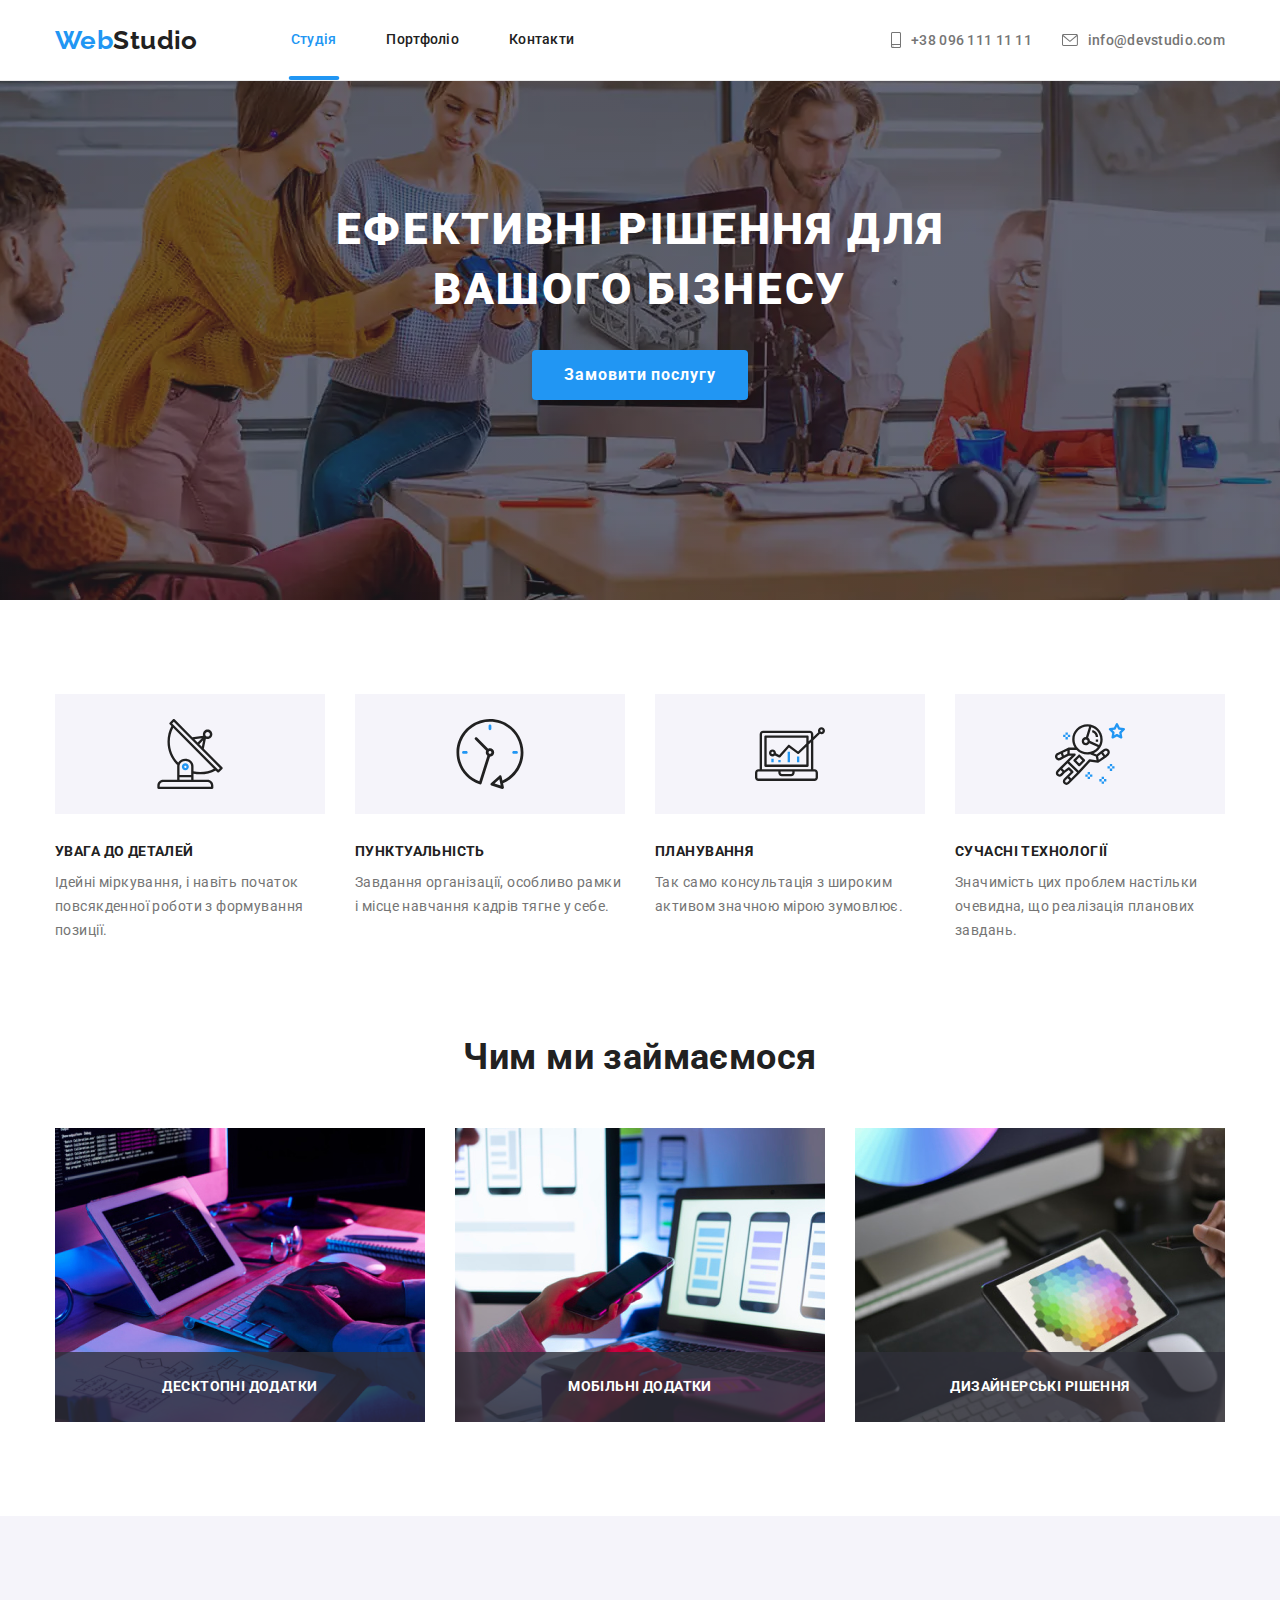
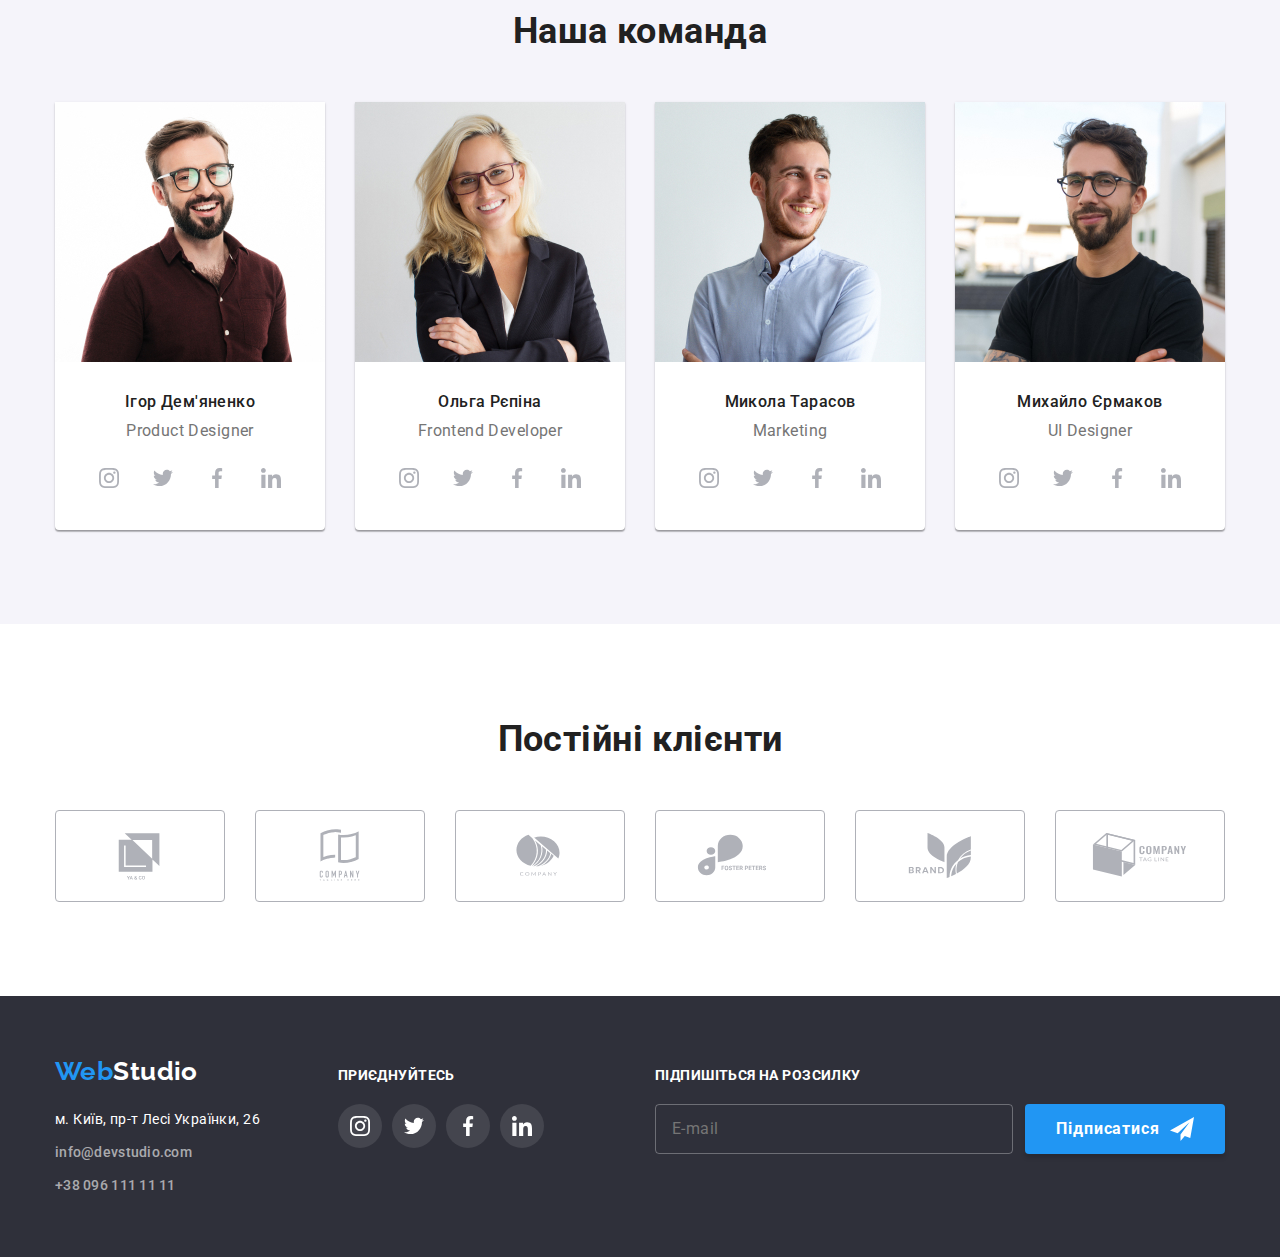
==== commit 0dd66273: "HW8 add header" ====
--- a/index.html
+++ b/index.html
@@ -18,50 +18,88 @@
     <title>Студія</title>
   </head>
   <body>
-    <!-- <header class="header-page">
+    <header class="header-page">
       <div class="container main-site">
         <nav class="header-page__nav">
           <a class="logo" href="./index.html"
             ><span class="logo--blue">Web</span
             ><span class="logo--black">Studio</span></a
           >
-          <ul class="main-nav__list list">
-            <li class="main-nav__item">
-              <a
-                href="./index.html"
-                class="main-nav__title main-nav__title--current"
-                >Студія</a
-              >
-            </li>
-            <li class="main-nav__item">
-              <a href="./portfolio.html" class="main-nav__title">Портфоліо</a>
-            </li>
-            <li class="main-nav__item">
-              <a href="" class="main-nav__title">Контакти</a>
-            </li>
-          </ul>
+          <button
+            class="header-nav__button js-open-menu"
+            aria-expanded="false"
+            type="button"
+          >
+            <svg
+              class="header-nav__svg"
+              width="40"
+              height="40"
+              aria-label="Мобільне меню"
+            >
+              <use class="menu__icon" href="./images/icons.svg#icon-menu"></use>
+              <use
+                class="cross__icon"
+                href="./images/icons.svg#icon-close-menu"
+              ></use>
+            </svg>
+          </button>
+          <div class="drop-menu js-menu-container">
+            <ul
+              class="main-nav__list list animate__animated animate__backInRight"
+            >
+              <li class="main-nav__item">
+                <a
+                  href="./index.html"
+                  class="main-nav__title main-nav__title--current"
+                  >Студія</a
+                >
+              </li>
+              <li class="main-nav__item">
+                <a href="./portfolio.html" class="main-nav__title">Портфоліо</a>
+              </li>
+              <li class="main-nav__item">
+                <a href="#" class="main-nav__title">Контакти</a>
+              </li>
+            </ul>
+
+            <ul
+              class="contacts-list list animate__animated animate__backInRight"
+            >
+              <li class="contacts-list__item">
+                <a href="mailto:info@devstudio.com" class="email">
+                  <svg width="16" height="12" class="email__icon">
+                    <use href="./images/icons.svg#icon-envelope"></use>
+                  </svg>
+                  info@devstudio.com
+                </a>
+              </li>
+              <li class="contacts-list__item">
+                <a href="tel:+380961111111" class="phone">
+                  <svg width="10" height="16" class="phone__icon">
+                    <use href="./images/icons.svg#icon-smartphone"></use>
+                  </svg>
+                  +38 096 111 11 11
+                </a>
+              </li>
+            </ul>
+            <ul class="main-social-list list">
+              <li class="main-social-list__item">
+                <a href="#" class="main-social__link">Instagram</a>
+              </li>
+              <li class="main-social-list__item">
+                <a href="#" class="main-social__link">Twitter</a>
+              </li>
+              <li class="main-social-list__item">
+                <a href="#" class="main-social__link">Facebook</a>
+              </li>
+              <li class="main-social-list__item">
+                <a href="#" class="main-social__link">LinkedIn</a>
+              </li>
+            </ul>
+          </div>
         </nav>
-
-        <ul class="contacts-list list">
-          <li class="contacts-list__item">
-            <a href="mailto:info@devstudio.com" class="email">
-              <svg width="16" height="12" class="email__icon">
-                <use href="./images/icons.svg#icon-envelope"></use>
-              </svg>
-              info@devstudio.com
-            </a>
-          </li>
-          <li class="contacts-list__item">
-            <a href="tel:+380961111111" class="phone">
-              <svg width="10" height="16" class="phone__icon">
-                <use href="./images/icons.svg#icon-smartphone"></use>
-              </svg>
-              +38 096 111 11 11
-            </a>
-          </li>
-        </ul>
       </div>
-    </header> -->
+    </header>
 
     <main>
       <section class="hero">
@@ -519,5 +557,6 @@
       </div>
     </div>
     <script src="./js/modal.js"></script>
+    <script src="./js/modal.js"></script>
   </body>
 </html>
--- a/css/main.min.css
+++ b/css/main.min.css
@@ -1 +1 @@
-:root{--primary-text-color: #212121;--title-item: #757575;--primary-background-color: #ffffff;--secondary-background-color: #f5f4fa;--color-blue: #2196f3;--color-hero-background: #2f303a;--color-white: #ffffff;--color-black: #000000;--fw-400: 400;--fw-500: 500;--fw-700: 700;--border: #ececec;--shadow-cards-button: 0 4px 4px 0 rgba(0, 0, 0, 0.25);--timing-function-hover: cubic-bezier(0.4, 0, 0.2, 1);--time: 250ms}body{background-color:var(--primary-background-color);color:var(--primary-text-color);font-family:Roboto,sans-serif;font-size:14px;letter-spacing:.03em;font-weight:var(--fw-400);margin:0}h1,h2,h3,h4,h5,h6,p{margin:0}.list{list-style:none;margin:0;padding:0}a{text-decoration:none;color:var(--primary-text-color)}img{display:block;max-width:100%;height:auto;width:100%}.container{width:100%;padding-left:15px;padding-right:15px;margin:0 auto}@media screen and (min-width: 480px){.container{max-width:480px}}@media screen and (min-width: 768px){.container{max-width:768px}}@media screen and (min-width: 1200px){.container{max-width:1200px}}.section{padding:60px 0}@media screen and (min-width: 1200px){.section{padding-top:94px;padding-bottom:94px}}.section-title{font-weight:var(--fw-700);font-size:36px;line-height:1.1667;text-align:center;margin-bottom:30px}@media screen and (min-width: 1200px){.section-title{margin-bottom:50px}}.logo--blue,.logo-white,.logo--black{font-family:Raleway,sans-serif;font-weight:var(--fw-700);font-size:26px;line-height:1.1923}.logo--blue{color:var(--color-blue)}.logo-white{color:var(--color-white)}.logo-black{color:var(--color-black)}.backdrop{position:fixed;top:0;width:100%;height:100%;background-color:rgba(0,0,0,.2);-webkit-transition:opacity var(--time) linear,visibility var(--time) linear;transition:opacity var(--time) linear,visibility var(--time) linear}@media screen and (min-width: 480px){.backdrop{padding-top:93px}}@media screen and (min-width: 768px){.backdrop{padding:0}}.modal{position:absolute;top:50%;left:50%;width:450px;min-height:581px;background-color:var(--color-white);border-radius:5px;top:50%;left:50%;opacity:1;overflow:auto;-webkit-transform:translate(-50%, -50%) scale(1);transform:translate(-50%, -50%) scale(1);-webkit-transition:opacity var(--time) var(--timing-function-hover),-webkit-transform var(--time) var(--timing-function-hover);transition:opacity var(--time) var(--timing-function-hover),-webkit-transform var(--time) var(--timing-function-hover);transition:transform var(--time) var(--timing-function-hover),opacity var(--time) var(--timing-function-hover);transition:transform var(--time) var(--timing-function-hover),opacity var(--time) var(--timing-function-hover),-webkit-transform var(--time) var(--timing-function-hover)}.backdrop.is-hidden .modal{-webkit-transform:translate(-50%, -50%) scale(1.5);transform:translate(-50%, -50%) scale(1.5)}@media screen and (min-height: 420px){.modal{-webkit-transform:translate(-50%, -30%);transform:translate(-50%, -30%)}}@media screen and (min-height: 500px){.modal{-webkit-transform:translate(-50%, -40%);transform:translate(-50%, -40%)}}@media screen and (min-height: 580px){.modal{-webkit-transform:translate(-50%, -50%);transform:translate(-50%, -50%)}}@media screen and (min-width: 480px){.modal{width:450px}}@media screen and (min-width: 1200px){.modal{width:528px}}.modal__button{position:absolute;right:8px;top:8px;width:30px;height:30px;border:1px solid rgba(0,0,0,.1);border-radius:50%;display:-webkit-box;display:-ms-flexbox;display:flex;-webkit-box-pack:center;-ms-flex-pack:center;justify-content:center;-webkit-box-align:center;-ms-flex-align:center;align-items:center;background-color:rgba(0,0,0,0);cursor:pointer;-webkit-transition-property:fill;transition-property:fill;-webkit-transition-duration:var(--time);transition-duration:var(--time);-webkit-transition-timing-function:var(--timing-function-hover);transition-timing-function:var(--timing-function-hover)}.modal__button:hover,.modal__button:focus{fill:var(--color-blue)}.modal-section{padding:40px}.modal-section__text{display:block;margin-bottom:12px;font-size:20px;line-height:1.15;color:var(--primary-text-color);text-align:center;letter-spacing:.03em}.modal-section__field{display:-webkit-box;display:-ms-flexbox;display:flex;position:relative;-webkit-box-orient:vertical;-webkit-box-direction:normal;-ms-flex-direction:column;flex-direction:column;margin-bottom:10px;font-size:12px;line-height:1.1667;letter-spacing:.01em}.modal-section__field:nth-of-type(4n){margin-bottom:20px}.modal-section__label{margin-bottom:4px;font-size:12px;line-height:1.1667;letter-spacing:.01em;color:var(--title-item)}.modal-section__input{padding:11px 40px;border:1px solid rgba(33,33,33,.2);border-radius:4px;-webkit-transition:border-color var(--time) var(--timing-function-hover),outline var(--time) var(--timing-function-hover);transition:border-color var(--time) var(--timing-function-hover),outline var(--time) var(--timing-function-hover)}.modal-section__input:focus{border-color:var(--color-blue);outline:var(--color-blue)}.modal-section__icon{position:absolute;top:50%;left:12px;fill:var(--title-text-color);-webkit-transition:fill var(--time) var(--timing-function-hover);transition:fill var(--time) var(--timing-function-hover)}.modal-section__field:focus-within>.modal-section__icon{fill:var(--color-blue)}.modal__comment{margin-top:4px;height:120px;resize:none;border:1px solid rgba(33,33,33,.2);border-radius:4px;padding:12px 16px;-webkit-transition:border-color var(--time) var(--timing-function-hover),outline var(--time) var(--timing-function-hover);transition:border-color var(--time) var(--timing-function-hover),outline var(--time) var(--timing-function-hover)}.modal__comment::-webkit-input-placeholder{font-size:12px;line-height:14px;letter-spacing:.01em;color:rgba(117,117,117,.5)}.modal__comment::-moz-placeholder{font-size:12px;line-height:14px;letter-spacing:.01em;color:rgba(117,117,117,.5)}.modal__comment:-ms-input-placeholder{font-size:12px;line-height:14px;letter-spacing:.01em;color:rgba(117,117,117,.5)}.modal__comment::-ms-input-placeholder{font-size:12px;line-height:14px;letter-spacing:.01em;color:rgba(117,117,117,.5)}.modal__comment::placeholder{font-size:12px;line-height:14px;letter-spacing:.01em;color:rgba(117,117,117,.5)}.modal__comment:focus{border-color:var(--color-blue);outline:var(--color-blue)}.checkbox-field{display:-webkit-box;display:-ms-flexbox;display:flex;-webkit-box-align:center;-ms-flex-align:center;align-items:center;padding-left:11px;margin-bottom:30px;color:var(--title-item)}@media screen and (min-width: 768px){.checkbox-field{-ms-flex-wrap:nowrap;flex-wrap:nowrap;font-size:12px;font-weight:400;line-height:1.1667;letter-spacing:.03em;padding-left:8px;width:370px}}@media screen and (max-width: 1200px){.checkbox-field{font-size:14px}}.checkbox-field__input{-webkit-appearance:none;-moz-appearance:none;appearance:none;position:absolute}.checkbox-field__icon{display:inline-block;min-width:16px;height:15px;border:2px solid var(--primary-text-color);border-radius:2px;cursor:pointer}.checkbox-field__input:checked+.checkbox-field__icon{background-color:var(--color-blue);border-color:rgba(0,0,0,0)}.checkbox-field__input:focus+.checkbox-field__icon{-webkit-box-shadow:0px 4px 4px rgba(0,0,0,.15);box-shadow:0px 4px 4px rgba(0,0,0,.15)}.checkbox-field__icon use{opacity:0}.checkbox-field__input:checked+.checkbox-field__icon use{opacity:1}.checkbox-field__text{margin-left:8px;margin-right:8px;font-size:12px;line-height:1.7143;letter-spacing:.03em;white-space:nowrap}@media screen and (min-width: 1200px){.checkbox-field__text{font-size:14px}}.checkbox-field__link{position:relative;display:block;color:var(--color-blue);text-decoration:none;letter-spacing:.03em;line-height:1.7143;white-space:nowrap}.checkbox-field__link::after{position:absolute;bottom:1px;left:0;content:"";width:100%;height:1px;background-color:var(--color-blue)}@media screen and (min-width: 1200px){.checkbox-field__link{font-size:14px}}.checkbox-field__button{font-weight:var(--fw-700);cursor:pointer;font-size:16px;line-height:1.875;-webkit-box-align:center;-ms-flex-align:center;align-items:center;text-align:center;letter-spacing:.06em;min-width:200px;height:50px;border-radius:4px;margin:0 auto;display:block;margin-top:30px;padding:10px 52px;background:var(--color-blue);-webkit-box-shadow:0px 4px 4px rgba(0,0,0,.15);box-shadow:0px 4px 4px rgba(0,0,0,.15);border-width:0;color:var(--color-white);-webkit-transition-property:background-color;transition-property:background-color;-webkit-transition-duration:var(--time);transition-duration:var(--time);-webkit-transition-timing-function:var(--timing-function-hover);transition-timing-function:var(--timing-function-hover)}.checkbox-field__button:focus,.checkbox-field__button:hover{background-color:#188ce8}.hidden{position:absolute;clip:rect(0 0 0 0);width:1px;height:1px;margin:-1px}.is-hidden{opacity:0;visibility:hidden;pointer-events:none}.header-page{border-bottom:1px solid #ececec}.main-nav,.header-page__nav,.nav-site,.main-site{display:-webkit-box;display:-ms-flexbox;display:flex;-webkit-box-align:center;-ms-flex-align:center;align-items:center}.main-nav__list{display:-webkit-box;display:-ms-flexbox;display:flex;margin-left:93px}.main-nav__list .main-nav__item:not(:last-child){margin-right:50px}.main-nav__list .main-nav__title{display:block;padding-top:32px;padding-bottom:32px;font-weight:var(--fw-500);line-height:1.1428;letter-spacing:.02em;-webkit-transition-property:color;transition-property:color;-webkit-transition-duration:var(--time);transition-duration:var(--time);-webkit-transition-timing-function:var(--timing-function-hover);transition-timing-function:var(--timing-function-hover)}.main-nav__list .main-nav__title:hover,.main-nav__list .main-nav__title:focus{color:var(--color-blue)}.contacts-list{display:-webkit-box;display:-ms-flexbox;display:flex;-webkit-box-align:center;-ms-flex-align:center;align-items:center;margin-left:auto}.contacts-list .contacts-list__item+.contacts-list__item{margin-left:50px}.contacts-list .phone,.contacts-list .email{color:var(--title-item);font-weight:var(--fw-500);line-height:1.1428;letter-spacing:.02em;vertical-align:baseline;display:-webkit-box;display:-ms-flexbox;display:flex;-webkit-box-align:center;-ms-flex-align:center;align-items:center;-webkit-transition-property:color;transition-property:color;-webkit-transition-duration:var(--time);transition-duration:var(--time);-webkit-transition-timing-function:var(--timing-function-hover);transition-timing-function:var(--timing-function-hover)}.contacts-list .phone:hover,.contacts-list .phone:focus,.contacts-list .email:hover,.contacts-list .email:focus{color:var(--color-blue)}.main-nav__title--current{position:relative}.main-nav__title--current::after{content:"";position:absolute;width:100%;height:4px;left:0;bottom:0;-webkit-transform:scaleX(1.1);transform:scaleX(1.1);background:var(--color-blue);border-radius:2px}.main-nav__list .main-nav__item .main-nav__title--current{color:var(--color-blue)}.phone,.email{color:rgba(255,255,255,.6);font-style:normal;line-height:1.7143;-webkit-transition-property:color;transition-property:color;-webkit-transition-duration:var(--time);transition-duration:var(--time);-webkit-transition-timing-function:var(--timing-function-hover);transition-timing-function:var(--timing-function-hover)}.phone:hover,.phone:focus,.email:hover,.email:focus{color:var(--color-blue)}.address:hover,.address:focus{color:var(--color-blue)}.email__icon{display:-webkit-inline-box;display:-ms-inline-flexbox;display:inline-flex;-webkit-box-align:center;-ms-flex-align:center;align-items:center;margin-right:10px;fill:currentColor}.phone__icon{display:-webkit-inline-box;display:-ms-inline-flexbox;display:inline-flex;-webkit-box-align:center;-ms-flex-align:center;align-items:center;margin-right:10px;fill:currentColor}.hero{max-width:1600px;height:600px;text-align:center;padding-top:200px;padding-bottom:200px;margin-left:auto;margin-right:auto;background-image:-webkit-gradient(linear, left top, right top, from(rgba(47, 48, 58, 0.4)), to(rgba(47, 48, 58, 0.4))),url(../images/hero-bg_1x_480w.jpg);background-image:linear-gradient(to right, rgba(47, 48, 58, 0.4), rgba(47, 48, 58, 0.4)),url(../images/hero-bg_1x_480w.jpg);background-position:center;background-size:cover;background-repeat:no-repeat;background-color:var(--color-hero-background);background-image:-webkit-gradient(linear, left top, right top, from(rgba(47, 48, 58, 0.4)), to(rgba(47, 48, 58, 0.4))),url(../images/hero-bg_1x_480w.webp);background-image:linear-gradient(to right, rgba(47, 48, 58, 0.4), rgba(47, 48, 58, 0.4)),url(../images/hero-bg_1x_480w.webp)}@media screen and (min-device-pixel-ratio: 2),(-webkit-min-device-pixel-ratio: 2),(min-resolution: 192dpi),(min-resolution: 2dppx){.hero{background-image:-webkit-gradient(linear, left top, right top, from(rgba(47, 48, 58, 0.4)), to(rgba(47, 48, 58, 0.4))),url(../images/hero-bg_2x_480w.jpg);background-image:linear-gradient(to right, rgba(47, 48, 58, 0.4), rgba(47, 48, 58, 0.4)),url(../images/hero-bg_2x_480w.jpg);background-image:-webkit-gradient(linear, left top, right top, from(rgba(47, 48, 58, 0.4)), to(rgba(47, 48, 58, 0.4))),url(../images/hero-bg_2x_480w.webp);background-image:linear-gradient(to right, rgba(47, 48, 58, 0.4), rgba(47, 48, 58, 0.4)),url(../images/hero-bg_2x_480w.webp)}}@media screen and (min-device-pixel-ratio: 3),(-webkit-min-device-pixel-ratio: 3),(min-resolution: 288dpi),(min-resolution: 3dppx){.hero{background-image:-webkit-gradient(linear, left top, right top, from(rgba(47, 48, 58, 0.4)), to(rgba(47, 48, 58, 0.4))),url(../images/hero-bg_3x_480w.jpg);background-image:linear-gradient(to right, rgba(47, 48, 58, 0.4), rgba(47, 48, 58, 0.4)),url(../images/hero-bg_3x_480w.jpg);background-image:-webkit-gradient(linear, left top, right top, from(rgba(47, 48, 58, 0.4)), to(rgba(47, 48, 58, 0.4))),url(../images/hero-bg_3x_480w.webp);background-image:linear-gradient(to right, rgba(47, 48, 58, 0.4), rgba(47, 48, 58, 0.4)),url(../images/hero-bg_3x_480w.webp)}}@media screen and (min-width: 480px){.hero{background-image:-webkit-gradient(linear, left top, right top, from(rgba(47, 48, 58, 0.4)), to(rgba(47, 48, 58, 0.4))),url(../images/hero-bg_1x_768w.jpg);background-image:linear-gradient(to right, rgba(47, 48, 58, 0.4), rgba(47, 48, 58, 0.4)),url(../images/hero-bg_1x_768w.jpg);background-image:-webkit-gradient(linear, left top, right top, from(rgba(47, 48, 58, 0.4)), to(rgba(47, 48, 58, 0.4))),url(../images/hero-bg_1x_768w.webp);background-image:linear-gradient(to right, rgba(47, 48, 58, 0.4), rgba(47, 48, 58, 0.4)),url(../images/hero-bg_1x_768w.webp)}}@media screen and (min-width: 480px)and (min-device-pixel-ratio: 2),screen and (min-width: 480px)and (-webkit-min-device-pixel-ratio: 2),screen and (min-width: 480px)and (min-resolution: 192dpi),screen and (min-width: 480px)and (min-resolution: 2dppx){.hero{background-image:-webkit-gradient(linear, left top, right top, from(rgba(47, 48, 58, 0.4)), to(rgba(47, 48, 58, 0.4))),url(../images/hero-bg_2x_768w.jpg);background-image:linear-gradient(to right, rgba(47, 48, 58, 0.4), rgba(47, 48, 58, 0.4)),url(../images/hero-bg_2x_768w.jpg);background-image:-webkit-gradient(linear, left top, right top, from(rgba(47, 48, 58, 0.4)), to(rgba(47, 48, 58, 0.4))),url(../images/hero-bg_2x_768w.webp);background-image:linear-gradient(to right, rgba(47, 48, 58, 0.4), rgba(47, 48, 58, 0.4)),url(../images/hero-bg_2x_768w.webp)}}@media screen and (min-width: 480px)and (min-device-pixel-ratio: 3),screen and (min-width: 480px)and (-webkit-min-device-pixel-ratio: 3),screen and (min-width: 480px)and (min-resolution: 288dpi),screen and (min-width: 480px)and (min-resolution: 3dppx){.hero{background-image:-webkit-gradient(linear, left top, right top, from(rgba(47, 48, 58, 0.4)), to(rgba(47, 48, 58, 0.4))),url(../images/hero-bg_3x_768w.jpg);background-image:linear-gradient(to right, rgba(47, 48, 58, 0.4), rgba(47, 48, 58, 0.4)),url(../images/hero-bg_3x_768w.jpg);background-image:-webkit-gradient(linear, left top, right top, from(rgba(47, 48, 58, 0.4)), to(rgba(47, 48, 58, 0.4))),url(../images/hero-bg_3x_768w.webp);background-image:linear-gradient(to right, rgba(47, 48, 58, 0.4), rgba(47, 48, 58, 0.4)),url(../images/hero-bg_3x_768w.webp)}}@media screen and (min-width: 768px){.hero{background-image:-webkit-gradient(linear, left top, right top, from(rgba(47, 48, 58, 0.4)), to(rgba(47, 48, 58, 0.4))),url(../images/hero-bg_1x_1200w.jpg);background-image:linear-gradient(to right, rgba(47, 48, 58, 0.4), rgba(47, 48, 58, 0.4)),url(../images/hero-bg_1x_1200w.jpg);background-image:-webkit-gradient(linear, left top, right top, from(rgba(47, 48, 58, 0.4)), to(rgba(47, 48, 58, 0.4))),url(../images/hero-bg_1x_1200w.webp);background-image:linear-gradient(to right, rgba(47, 48, 58, 0.4), rgba(47, 48, 58, 0.4)),url(../images/hero-bg_1x_1200w.webp)}}@media screen and (min-width: 768px)and (min-device-pixel-ratio: 2),screen and (min-width: 768px)and (-webkit-min-device-pixel-ratio: 2),screen and (min-width: 768px)and (min-resolution: 192dpi),screen and (min-width: 768px)and (min-resolution: 2dppx){.hero{background-image:-webkit-gradient(linear, left top, right top, from(rgba(47, 48, 58, 0.4)), to(rgba(47, 48, 58, 0.4))),url(../images/hero-bg_2x_1200w.jpg);background-image:linear-gradient(to right, rgba(47, 48, 58, 0.4), rgba(47, 48, 58, 0.4)),url(../images/hero-bg_2x_1200w.jpg);background-image:-webkit-gradient(linear, left top, right top, from(rgba(47, 48, 58, 0.4)), to(rgba(47, 48, 58, 0.4))),url(../images/hero-bg_2x_1200w.webp);background-image:linear-gradient(to right, rgba(47, 48, 58, 0.4), rgba(47, 48, 58, 0.4)),url(../images/hero-bg_2x_1200w.webp)}}@media screen and (min-width: 768px)and (min-device-pixel-ratio: 3),screen and (min-width: 768px)and (-webkit-min-device-pixel-ratio: 3),screen and (min-width: 768px)and (min-resolution: 288dpi),screen and (min-width: 768px)and (min-resolution: 3dppx){.hero{background-image:-webkit-gradient(linear, left top, right top, from(rgba(47, 48, 58, 0.4)), to(rgba(47, 48, 58, 0.4))),url(../images/hero-bg_3x_1200w.jpg);background-image:linear-gradient(to right, rgba(47, 48, 58, 0.4), rgba(47, 48, 58, 0.4)),url(../images/hero-bg_3x_1200w.jpg);background-image:-webkit-gradient(linear, left top, right top, from(rgba(47, 48, 58, 0.4)), to(rgba(47, 48, 58, 0.4))),url(../images/hero-bg_3x_1200w.webp);background-image:linear-gradient(to right, rgba(47, 48, 58, 0.4), rgba(47, 48, 58, 0.4)),url(../images/hero-bg_3x_1200w.webp)}}@media screen and (min-width: 768px)and (min-width: 1200px){.hero{padding:200px 0}}.hero__title{color:var(--color-white);font-weight:900;font-size:26px;line-height:1.3636;letter-spacing:.06em;text-transform:uppercase;margin:0 auto}@media screen and (min-width: 768px){.hero__title{width:360px}}@media screen and (min-width: 1200px){.hero__title{font-size:44px;width:696px}}.button__hero{cursor:pointer;font-weight:var(--fw-700);font-size:16px;line-height:1.875;letter-spacing:.06em;border-radius:4px;padding:10px 32px;min-width:200px;margin-top:30px;background:var(--color-blue);-webkit-box-shadow:0px 4px 4px rgba(0,0,0,.15);box-shadow:0px 4px 4px rgba(0,0,0,.15);border-width:0;color:var(--color-white);-webkit-transition-property:background-color;transition-property:background-color;-webkit-transition-duration:var(--time);transition-duration:var(--time);-webkit-transition-timing-function:var(--timing-function-hover);transition-timing-function:var(--timing-function-hover)}.button__hero:hover,.button__hero:focus{background-color:#188ce8}.features__row{display:-webkit-box;display:-ms-flexbox;display:flex;-ms-flex-wrap:wrap;flex-wrap:wrap;-webkit-box-pack:center;-ms-flex-pack:center;justify-content:center;-webkit-box-orient:vertical;-webkit-box-direction:normal;-ms-flex-direction:column;flex-direction:column;gap:30px}@media screen and (min-width: 768px){.features__row{-webkit-box-orient:horizontal;-webkit-box-direction:normal;-ms-flex-direction:row;flex-direction:row}}@media screen and (min-width: 1200px){.features__row{display:-webkit-box;display:-ms-flexbox;display:flex}}.features__row>.features__body{width:100%}@media screen and (min-width: 768px){.features__body{-ms-flex-preferred-size:calc((100% - 30px)/2);flex-basis:calc((100% - 30px)/2)}}@media screen and (min-width: 1200px){.features__body{-ms-flex-preferred-size:calc((100% - 90px)/4);flex-basis:calc((100% - 90px)/4)}}.features__bgc-img{display:-webkit-box;display:-ms-flexbox;display:flex;-webkit-box-pack:center;-ms-flex-pack:center;justify-content:center;-webkit-box-align:center;-ms-flex-align:center;align-items:center;background-color:#f5f4fa;height:120px;margin-bottom:30px}.features__body-img{fill:currentColor}.features__title{font-size:14px;font-weight:var(--fw-700);line-height:1.14;text-transform:uppercase;margin-bottom:10px}.features__text{color:var(--title-item);line-height:1.7143}.work{display:none;padding-top:0}@media screen and (min-width: 1200px){.work{display:block}}.work__list{display:-webkit-box;display:-ms-flexbox;display:flex;-webkit-box-orient:horizontal;-webkit-box-direction:normal;-ms-flex-direction:row;flex-direction:row;gap:30px}.work__list-item{-ms-flex-preferred-size:calc((100% - 60px)/3);flex-basis:calc((100% - 60px)/3);position:relative}.work__list-text{padding-top:27px;padding-bottom:27px;font-weight:700;font-size:14px;line-height:1.14;text-align:center;letter-spacing:.03em;text-transform:uppercase;color:var(--color-white);width:100%;height:70px;background-color:rgba(47,48,58,.8);position:absolute;bottom:0}.team{background-color:var(--secondary-background-color)}.team__list{display:-webkit-box;display:-ms-flexbox;display:flex;-webkit-box-orient:vertical;-webkit-box-direction:normal;-ms-flex-direction:column;flex-direction:column;gap:30px}@media screen and (min-width: 768px){.team__list{-ms-flex-wrap:wrap;flex-wrap:wrap;-webkit-box-orient:horizontal;-webkit-box-direction:normal;-ms-flex-direction:row;flex-direction:row}}.team__list>.team__item{margin-top:0;background:var(--primary-background-color);-webkit-box-shadow:0px 1px 3px rgba(0,0,0,.12),0px 1px 1px rgba(0,0,0,.14),0px 2px 1px rgba(0,0,0,.2);box-shadow:0px 1px 3px rgba(0,0,0,.12),0px 1px 1px rgba(0,0,0,.14),0px 2px 1px rgba(0,0,0,.2);border-radius:0px 0px 4px 4px}@media screen and (min-width: 768px){.team__item{-ms-flex-preferred-size:calc((100% - 30px)/2);flex-basis:calc((100% - 30px)/2)}}@media screen and (min-width: 1200px){.team__item{-ms-flex-preferred-size:calc((100% - 90px)/4);flex-basis:calc((100% - 90px)/4)}}.team__border{padding:30px 10px;padding-bottom:24px;-webkit-box-flex:1;-ms-flex-positive:1;flex-grow:1}@media screen and (min-width: 1200px){.team__border{padding-bottom:30px}}.team__title{font-weight:var(--fw-500);font-size:16px;line-height:1.1875;margin-bottom:10px;text-align:center}.team__job-title{color:var(--title-item);font-size:16px;line-height:1.1875;text-align:center;margin-bottom:16px}.social-list{display:-webkit-box;display:-ms-flexbox;display:flex;-webkit-box-pack:center;-ms-flex-pack:center;justify-content:center;gap:10px}.social-list__item{width:44px;height:44px}.social-list__link{width:100%;height:100%;border-radius:50%;display:-webkit-box;display:-ms-flexbox;display:flex;-webkit-box-orient:vertical;-webkit-box-direction:normal;-ms-flex-direction:column;flex-direction:column;-webkit-box-align:center;-ms-flex-align:center;align-items:center;-webkit-box-pack:center;-ms-flex-pack:center;justify-content:center;color:#afb1b8;-webkit-transition-property:background-color,color;transition-property:background-color,color;-webkit-transition-duration:var(--time);transition-duration:var(--time);-webkit-transition-timing-function:var(--timing-function-hover);transition-timing-function:var(--timing-function-hover)}.social-list__link:hover,.social-list__link:focus{background-color:var(--color-blue);color:var(--color-white)}.social-list__icon{fill:currentColor}.brands__list{display:-webkit-box;display:-ms-flexbox;display:flex;-ms-flex-wrap:wrap;flex-wrap:wrap;-webkit-box-pack:center;-ms-flex-pack:center;justify-content:center;-webkit-box-align:center;-ms-flex-align:center;align-items:center;gap:30px}.brands__item{-ms-flex-wrap:wrap;flex-wrap:wrap;-webkit-box-orient:horizontal;-webkit-box-direction:normal;-ms-flex-direction:row;flex-direction:row;-ms-flex-preferred-size:calc((100% - 30px)/2);flex-basis:calc((100% - 30px)/2);width:170px;height:92px;border-radius:4px;color:#afb1b8}@media screen and (min-width: 768px){.brands__item{-ms-flex-preferred-size:calc((100% - 60px)/3);flex-basis:calc((100% - 60px)/3)}}@media screen and (min-width: 1200px){.brands__item{-ms-flex-preferred-size:calc((100% - 150px)/6);flex-basis:calc((100% - 150px)/6)}}.brands__link{display:-webkit-box;display:-ms-flexbox;display:flex;-webkit-box-pack:center;-ms-flex-pack:center;justify-content:center;-webkit-box-align:center;-ms-flex-align:center;align-items:center;border:1px solid #afb1b8;border-radius:4px;color:#afb1b8;height:92px;fill:currentColor;-webkit-transition-property:border,color;transition-property:border,color;-webkit-transition-duration:var(--time);transition-duration:var(--time);-webkit-transition-timing-function:var(--timing-function-hover);transition-timing-function:var(--timing-function-hover)}.brands__link:hover,.brands__link:focus{color:var(--color-blue);border-color:var(--color-blue)}.brands__icon{fill:currentColor}.footer{background-color:var(--color-hero-background);padding:60px 0}.footer__container{display:-webkit-box;display:-ms-flexbox;display:flex;-webkit-box-orient:vertical;-webkit-box-direction:normal;-ms-flex-direction:column;flex-direction:column;-ms-flex-wrap:wrap;flex-wrap:wrap;-webkit-box-align:center;-ms-flex-align:center;align-items:center;gap:60px}@media screen and (min-width: 768px){.footer__container{-webkit-box-orient:horizontal;-webkit-box-direction:normal;-ms-flex-direction:row;flex-direction:row;-webkit-box-align:baseline;-ms-flex-align:baseline;align-items:baseline;-ms-flex-pack:distribute;justify-content:space-around}}@media screen and (min-width: 1200px){.footer__container{gap:0px}}.contacts__logo{margin-bottom:28px;text-align:center}@media screen and (min-width: 1200px){.contacts__logo{margin-bottom:20px;margin-right:70px;text-align:left}}.contacts__list{display:-webkit-box;display:-ms-flexbox;display:flex;-webkit-box-align:center;-ms-flex-align:center;align-items:center;-webkit-box-orient:vertical;-webkit-box-direction:normal;-ms-flex-direction:column;flex-direction:column}@media screen and (min-width: 1170px){.contacts__list{display:block}}.contacts__item:not(:last-child){margin-bottom:8px}@media screen and (min-width: 768px){.contacts__item:not(:last-child){margin-bottom:12px}}@media screen and (min-width: 1200px){.contacts__item:not(:last-child){margin-bottom:9px}}.address{color:var(--color-white);line-height:1.7143;font-style:normal;-webkit-transition-property:color;transition-property:color;-webkit-transition-duration:var(--time);transition-duration:var(--time);-webkit-transition-timing-function:var(--timing-function-hover);transition-timing-function:var(--timing-function-hover)}.address:hover,.address:focus{color:var(--color-blue)}@media screen and (min-width: 1200px){.social{margin-right:auto;margin-left:70px}}.social__text{margin-bottom:20px;color:#fff;text-transform:uppercase;font-weight:var(--fw-700);font-size:14px;line-height:1.14;letter-spacing:.03em;text-align:center}@media screen and (min-width: 1200px){.social__text{text-align:left}}.social__list{display:-webkit-box;display:-ms-flexbox;display:flex;-webkit-box-pack:left;-ms-flex-pack:left;justify-content:left;gap:10px}.social__item{width:44px;height:44px}.social__link{width:100%;height:100%;border-radius:50%;display:-webkit-box;display:-ms-flexbox;display:flex;-webkit-box-align:center;-ms-flex-align:center;align-items:center;-webkit-box-pack:center;-ms-flex-pack:center;justify-content:center;color:var(--color-white);background-color:rgba(255,255,255,.1);-webkit-transition-property:background-color;transition-property:background-color;-webkit-transition-duration:var(--time);transition-duration:var(--time);-webkit-transition-timing-function:var(--timing-function-hover);transition-timing-function:var(--timing-function-hover)}.social__link:hover,.social__link:focus{background-color:var(--color-blue)}.social__icon{fill:currentColor}@media screen and (min-width: 768px)and (max-width: 1200px){.sign-up{-webkit-box-pack:center;-ms-flex-pack:center;justify-content:center}}@media screen and (min-width: 1200px){.sign-up__form{margin-left:94px;margin-bottom:0;margin-right:0}}.sign-up__title{display:block;font-family:"Roboto";font-style:normal;font-weight:700;font-size:14px;line-height:1.14;letter-spacing:.03em;text-transform:uppercase;text-align:center;color:#fff}@media screen and (min-width: 1200px){.sign-up__title{text-align:left;margin-bottom:20px}}.sign-up__row{display:-webkit-box;display:-ms-flexbox;display:flex;-webkit-box-orient:vertical;-webkit-box-direction:normal;-ms-flex-direction:column;flex-direction:column;-ms-flex-wrap:wrap;flex-wrap:wrap;-webkit-box-align:center;-ms-flex-align:center;align-items:center;gap:20px}@media screen and (min-width: 768px){.sign-up__row{-webkit-box-orient:vertical;-webkit-box-direction:normal;-ms-flex-direction:column;flex-direction:column;-webkit-box-pack:center;-ms-flex-pack:center;justify-content:center}}@media screen and (min-width: 1200px){.sign-up__row{gap:0px;-ms-flex-wrap:nowrap;flex-wrap:nowrap;-webkit-box-orient:horizontal;-webkit-box-direction:normal;-ms-flex-direction:row;flex-direction:row}}.sign-up__email{padding:15px 16px;min-width:450px;height:50px;background-color:rgba(0,0,0,0);border:1px solid rgba(255,255,255,.3);border-radius:4px;font-weight:var(--fw-400);font-size:16px;line-height:1.25;letter-spacing:.03em;color:rgba(255,255,255,.6);-webkit-transition-property:outline;transition-property:outline;-webkit-transition-duration:var(--time);transition-duration:var(--time);-webkit-transition-timing-function:var(--timing-function-hover);transition-timing-function:var(--timing-function-hover)}.sign-up__email:focus{outline:1px solid var(--color-blue)}@media screen and (min-width: 1200px){.sign-up__email{min-width:358px}}.sign-up__button{display:-webkit-box;display:-ms-flexbox;display:flex;cursor:pointer;margin-left:12px;width:200px;height:50px;border-width:0;background:var(--color-blue);-webkit-box-shadow:0px 4px 4px rgba(0,0,0,.15);box-shadow:0px 4px 4px rgba(0,0,0,.15);border-radius:4px;border-color:#2196f3;font-weight:var(--fw-700);font-size:16px;line-height:1.88;-webkit-box-pack:center;-ms-flex-pack:center;justify-content:center;-webkit-box-align:center;-ms-flex-align:center;align-items:center;gap:10px;letter-spacing:.06em;color:var(--color-white);-webkit-transition-property:background-color;transition-property:background-color;-webkit-transition-duration:var(--time);transition-duration:var(--time);-webkit-transition-timing-function:var(--timing-function-hover);transition-timing-function:var(--timing-function-hover)}.sign-up__button:hover,.sign-up__button:focus{background-color:#188ce8}.sign-up__icon{fill:var(--color-white);-webkit-box-pack:center;-ms-flex-pack:center;justify-content:center;-webkit-box-align:center;-ms-flex-align:center;align-items:center}.portfolio__list{display:-webkit-box;display:-ms-flexbox;display:flex;-webkit-box-pack:center;-ms-flex-pack:center;justify-content:center;margin-bottom:50px;gap:8px}.portfolio__button{cursor:pointer;font-weight:var(--fw-500);font-size:16px;line-height:1.625;text-align:center;padding:6px 25px;border-radius:4px;border:none;background-color:var(-secondary-background-color);-webkit-transition-property:color,background-color,-webkit-filter;transition-property:color,background-color,-webkit-filter;transition-property:color,background-color,filter;transition-property:color,background-color,filter,-webkit-filter;-webkit-transition-duration:var(--time);transition-duration:var(--time);-webkit-transition-timing-function:var(--timing-function-hover);transition-timing-function:var(--timing-function-hover)}.portfolio__button:hover,.portfolio__button:focus{background-color:var(--color-blue);color:var(--color-white);-webkit-filter:drop-shadow(0px 4px 4px rgba(0, 0, 0, 0.25));filter:drop-shadow(0px 4px 4px rgba(0, 0, 0, 0.25))}.portfolio__button--current{background-color:var(--color-blue);color:var(--color-white);-webkit-box-shadow:0px 3px 1px rgba(0,0,0,.1),0px 1px 2px rgba(0,0,0,.08),0px 2px 2px rgba(0,0,0,.12);box-shadow:0px 3px 1px rgba(0,0,0,.1),0px 1px 2px rgba(0,0,0,.08),0px 2px 2px rgba(0,0,0,.12)}.projects{display:-webkit-box;display:-ms-flexbox;display:flex;-ms-flex-wrap:wrap;flex-wrap:wrap;gap:30px}.projects__item{-ms-flex-preferred-size:calc((100% - 60px)/3);flex-basis:calc((100% - 60px)/3);-webkit-transition-property:-webkit-box-shadow;transition-property:-webkit-box-shadow;transition-property:box-shadow;transition-property:box-shadow, -webkit-box-shadow;-webkit-transition-duration:var(--time);transition-duration:var(--time);-webkit-transition-timing-function:var(--timing-function-hover);transition-timing-function:var(--timing-function-hover)}.projects__item:hover,.projects__item:focus{-webkit-box-shadow:0px 1px 1px rgba(0,0,0,.12),0px 4px 4px rgba(0,0,0,.06),1px 4px 6px rgba(0,0,0,.16);box-shadow:0px 1px 1px rgba(0,0,0,.12),0px 4px 4px rgba(0,0,0,.06),1px 4px 6px rgba(0,0,0,.16)}.projects__wrap{position:relative;overflow:hidden}.projects__text{position:absolute;top:0;background-color:rgba(33,150,243,.9);color:var(--color-white);font-weight:var(--fw-400);font-size:18px;line-height:1.5556;letter-spacing:.03em;padding:63px 24px;height:100%;-webkit-transform:translateY(100%);transform:translateY(100%);-webkit-transition:-webkit-transform var(--time) linear;transition:-webkit-transform var(--time) linear;transition:transform var(--time) linear;transition:transform var(--time) linear, -webkit-transform var(--time) linear;overflow:auto}.projects__item:hover .projects__text{-webkit-transform:translateY(0);transform:translateY(0)}.projects__border{padding:20px 24px;border-right:1px solid var(--border);border-bottom:1px solid var(--border);border-left:1px solid var(--border)}.projects__name{font-weight:var(--fw-700);font-size:18px;line-height:2;letter-spacing:.06em;margin-bottom:4px}.projects__example{color:var(--title-item);font-size:16px;line-height:1.875}/*# sourceMappingURL=main.min.css.map */+:root{--primary-text-color: #212121;--title-item: #757575;--primary-background-color: #ffffff;--secondary-background-color: #f5f4fa;--color-blue: #2196f3;--color-hero-background: #2f303a;--color-white: #ffffff;--color-black: #000000;--fw-400: 400;--fw-500: 500;--fw-700: 700;--border: #ececec;--shadow-cards-button: 0 4px 4px 0 rgba(0, 0, 0, 0.25);--timing-function-hover: cubic-bezier(0.4, 0, 0.2, 1);--time: 250ms}body{background-color:var(--primary-background-color);color:var(--primary-text-color);font-family:Roboto,sans-serif;font-size:14px;letter-spacing:.03em;font-weight:var(--fw-400);margin:0}h1,h2,h3,h4,h5,h6,p{margin:0}.list{list-style:none;margin:0;padding:0}a{text-decoration:none;color:var(--primary-text-color)}img{display:block;max-width:100%;height:auto;width:100%}.container{width:100%;padding-left:15px;padding-right:15px;margin:0 auto}@media screen and (min-width: 480px){.container{max-width:480px}}@media screen and (min-width: 768px){.container{max-width:768px}}@media screen and (min-width: 1200px){.container{max-width:1200px}}.section{padding:60px 0}@media screen and (min-width: 1200px){.section{padding-top:94px;padding-bottom:94px}}.section-title{font-weight:var(--fw-700);font-size:36px;line-height:1.1667;text-align:center;margin-bottom:30px}@media screen and (min-width: 1200px){.section-title{margin-bottom:50px}}.logo{display:inline-block}.logo--blue,.logo-white,.logo--black{font-family:Raleway,sans-serif;font-weight:var(--fw-700);font-size:26px;line-height:1.1923}.logo--blue{color:var(--color-blue)}.logo-white{color:var(--color-white)}.logo-black{color:var(--color-black)}.backdrop{position:fixed;top:0;width:100%;height:100%;background-color:rgba(0,0,0,.2);-webkit-transition:opacity var(--time) linear,visibility var(--time) linear;transition:opacity var(--time) linear,visibility var(--time) linear}@media screen and (min-width: 480px){.backdrop{padding-top:93px}}@media screen and (min-width: 768px){.backdrop{padding:0}}.modal{position:absolute;top:50%;left:50%;width:450px;min-height:581px;background-color:var(--color-white);border-radius:5px;top:50%;left:50%;opacity:1;overflow:auto;-webkit-transform:translate(-50%, -50%) scale(1);transform:translate(-50%, -50%) scale(1);-webkit-transition:opacity var(--time) var(--timing-function-hover),-webkit-transform var(--time) var(--timing-function-hover);transition:opacity var(--time) var(--timing-function-hover),-webkit-transform var(--time) var(--timing-function-hover);transition:transform var(--time) var(--timing-function-hover),opacity var(--time) var(--timing-function-hover);transition:transform var(--time) var(--timing-function-hover),opacity var(--time) var(--timing-function-hover),-webkit-transform var(--time) var(--timing-function-hover)}.backdrop.is-hidden .modal{-webkit-transform:translate(-50%, -50%) scale(1.5);transform:translate(-50%, -50%) scale(1.5)}@media screen and (min-height: 420px){.modal{-webkit-transform:translate(-50%, -30%);transform:translate(-50%, -30%)}}@media screen and (min-height: 500px){.modal{-webkit-transform:translate(-50%, -40%);transform:translate(-50%, -40%)}}@media screen and (min-height: 580px){.modal{-webkit-transform:translate(-50%, -50%);transform:translate(-50%, -50%)}}@media screen and (min-width: 480px){.modal{width:450px}}@media screen and (min-width: 1200px){.modal{width:528px}}.modal__button{position:absolute;right:8px;top:8px;width:30px;height:30px;border:1px solid rgba(0,0,0,.1);border-radius:50%;display:-webkit-box;display:-ms-flexbox;display:flex;-webkit-box-pack:center;-ms-flex-pack:center;justify-content:center;-webkit-box-align:center;-ms-flex-align:center;align-items:center;background-color:rgba(0,0,0,0);cursor:pointer;-webkit-transition-property:fill;transition-property:fill;-webkit-transition-duration:var(--time);transition-duration:var(--time);-webkit-transition-timing-function:var(--timing-function-hover);transition-timing-function:var(--timing-function-hover)}.modal__button:hover,.modal__button:focus{fill:var(--color-blue)}.modal-section{padding:40px}.modal-section__text{display:block;margin-bottom:12px;font-size:20px;line-height:1.15;color:var(--primary-text-color);text-align:center;letter-spacing:.03em}.modal-section__field{display:-webkit-box;display:-ms-flexbox;display:flex;position:relative;-webkit-box-orient:vertical;-webkit-box-direction:normal;-ms-flex-direction:column;flex-direction:column;margin-bottom:10px;font-size:12px;line-height:1.1667;letter-spacing:.01em}.modal-section__field:nth-of-type(4n){margin-bottom:20px}.modal-section__label{margin-bottom:4px;font-size:12px;line-height:1.1667;letter-spacing:.01em;color:var(--title-item)}.modal-section__input{padding:11px 40px;border:1px solid rgba(33,33,33,.2);border-radius:4px;-webkit-transition:border-color var(--time) var(--timing-function-hover),outline var(--time) var(--timing-function-hover);transition:border-color var(--time) var(--timing-function-hover),outline var(--time) var(--timing-function-hover)}.modal-section__input:focus{border-color:var(--color-blue);outline:var(--color-blue)}.modal-section__icon{position:absolute;top:50%;left:12px;fill:var(--title-text-color);-webkit-transition:fill var(--time) var(--timing-function-hover);transition:fill var(--time) var(--timing-function-hover)}.modal-section__field:focus-within>.modal-section__icon{fill:var(--color-blue)}.modal__comment{margin-top:4px;height:120px;resize:none;border:1px solid rgba(33,33,33,.2);border-radius:4px;padding:12px 16px;-webkit-transition:border-color var(--time) var(--timing-function-hover),outline var(--time) var(--timing-function-hover);transition:border-color var(--time) var(--timing-function-hover),outline var(--time) var(--timing-function-hover)}.modal__comment::-webkit-input-placeholder{font-size:12px;line-height:14px;letter-spacing:.01em;color:rgba(117,117,117,.5)}.modal__comment::-moz-placeholder{font-size:12px;line-height:14px;letter-spacing:.01em;color:rgba(117,117,117,.5)}.modal__comment:-ms-input-placeholder{font-size:12px;line-height:14px;letter-spacing:.01em;color:rgba(117,117,117,.5)}.modal__comment::-ms-input-placeholder{font-size:12px;line-height:14px;letter-spacing:.01em;color:rgba(117,117,117,.5)}.modal__comment::placeholder{font-size:12px;line-height:14px;letter-spacing:.01em;color:rgba(117,117,117,.5)}.modal__comment:focus{border-color:var(--color-blue);outline:var(--color-blue)}.checkbox-field{display:-webkit-box;display:-ms-flexbox;display:flex;-webkit-box-align:center;-ms-flex-align:center;align-items:center;padding-left:11px;margin-bottom:30px;color:var(--title-item)}@media screen and (min-width: 768px){.checkbox-field{-ms-flex-wrap:nowrap;flex-wrap:nowrap;font-size:12px;font-weight:400;line-height:1.1667;letter-spacing:.03em;padding-left:8px;width:370px}}@media screen and (max-width: 1200px){.checkbox-field{font-size:14px}}.checkbox-field__input{-webkit-appearance:none;-moz-appearance:none;appearance:none;position:absolute}.checkbox-field__icon{display:inline-block;min-width:16px;height:15px;border:2px solid var(--primary-text-color);border-radius:2px;cursor:pointer}.checkbox-field__input:checked+.checkbox-field__icon{background-color:var(--color-blue);border-color:rgba(0,0,0,0)}.checkbox-field__input:focus+.checkbox-field__icon{-webkit-box-shadow:0px 4px 4px rgba(0,0,0,.15);box-shadow:0px 4px 4px rgba(0,0,0,.15)}.checkbox-field__icon use{opacity:0}.checkbox-field__input:checked+.checkbox-field__icon use{opacity:1}.checkbox-field__text{margin-left:8px;margin-right:8px;font-size:12px;line-height:1.7143;letter-spacing:.03em;white-space:nowrap}@media screen and (min-width: 1200px){.checkbox-field__text{font-size:14px}}.checkbox-field__link{position:relative;display:block;color:var(--color-blue);text-decoration:none;letter-spacing:.03em;line-height:1.7143;white-space:nowrap}.checkbox-field__link::after{position:absolute;bottom:1px;left:0;content:"";width:100%;height:1px;background-color:var(--color-blue)}@media screen and (min-width: 1200px){.checkbox-field__link{font-size:14px}}.checkbox-field__button{font-weight:var(--fw-700);cursor:pointer;font-size:16px;line-height:1.875;-webkit-box-align:center;-ms-flex-align:center;align-items:center;text-align:center;letter-spacing:.06em;min-width:200px;height:50px;border-radius:4px;margin:0 auto;display:block;margin-top:30px;padding:10px 52px;background:var(--color-blue);-webkit-box-shadow:0px 4px 4px rgba(0,0,0,.15);box-shadow:0px 4px 4px rgba(0,0,0,.15);border-width:0;color:var(--color-white);-webkit-transition-property:background-color;transition-property:background-color;-webkit-transition-duration:var(--time);transition-duration:var(--time);-webkit-transition-timing-function:var(--timing-function-hover);transition-timing-function:var(--timing-function-hover)}.checkbox-field__button:focus,.checkbox-field__button:hover{background-color:#188ce8}.hidden{position:absolute;clip:rect(0 0 0 0);width:1px;height:1px;margin:-1px}.is-hidden{opacity:0;visibility:hidden;pointer-events:none}.header-page{position:fixed;left:0;top:0;width:100%;border-bottom:1px solid #ececec;background-color:#fff;z-index:100}.header-page__nav{display:-webkit-box;display:-ms-flexbox;display:flex;-webkit-box-align:center;-ms-flex-align:center;align-items:center;height:60px;width:100%;z-index:101}@media screen and (min-width: 768px){.header-page__nav{height:80px}}.header-page__nav.logo{margin-right:auto}@media screen and (min-width: 768px){.header-page__nav.logo{margin-right:87px}}@media screen and (min-width: 1200px){.header-page__nav.logo{margin-right:92px}}.main-nav,.nav-site,.main-site{display:-webkit-box;display:-ms-flexbox;display:flex;-webkit-box-align:center;-ms-flex-align:center;align-items:center}.main-nav__list{-webkit-box-flex:1;-ms-flex-positive:1;flex-grow:1}@media screen and (min-width: 768px){.main-nav__list{-webkit-box-flex:0;-ms-flex-positive:0;flex-grow:0;display:-webkit-box;display:-ms-flexbox;display:flex;gap:50px;margin-right:auto}}@media screen and (min-width: 1200px){.main-nav__list{margin-left:93px}}.main-nav__list .main-nav__item:not(:last-child){margin-bottom:5px}@media screen and (min-width: 768px){.main-nav__list .main-nav__item:not(:last-child){margin-bottom:0}}.main-nav__list .main-nav__title{position:relative;display:block;padding:15px 0;font-weight:500;font-size:40px;line-height:1.75;font-weight:var(--fw-500);text-align:center;letter-spacing:.02em;-webkit-transition-property:color;transition-property:color;-webkit-transition-duration:var(--time);transition-duration:var(--time);-webkit-transition-timing-function:var(--timing-function-hover);transition-timing-function:var(--timing-function-hover)}.main-nav__list .main-nav__title:hover,.main-nav__list .main-nav__title:focus{color:var(--color-blue)}@media screen and (min-width: 768px){.main-nav__list .main-nav__title{padding:32px 0;font-size:14px;line-height:1.14;text-align:left}}.contacts-list{display:-webkit-box;display:-ms-flexbox;display:flex;-webkit-box-align:center;-ms-flex-align:center;align-items:center;display:flex;-webkit-box-orient:vertical;-webkit-box-direction:normal;-ms-flex-direction:column;flex-direction:column;gap:32px;margin-bottom:64px}@media screen and (min-width: 768px){.contacts-list{-webkit-box-orient:vertical;-webkit-box-direction:normal;-ms-flex-direction:column;flex-direction:column;-webkit-box-align:start;-ms-flex-align:start;align-items:flex-start;gap:10px;margin-bottom:0}}@media screen and (min-width: 1200px){.contacts-list{margin-left:auto;-webkit-box-orient:horizontal;-webkit-box-direction:reverse;-ms-flex-direction:row-reverse;flex-direction:row-reverse;-ms-flex-wrap:nowrap;flex-wrap:nowrap;-webkit-box-align:center;-ms-flex-align:center;align-items:center;gap:30px}.contacts-listcontacts-list__item+.contacts-list__item{margin-left:50px}}.contacts-list .phone,.contacts-list .email{color:var(--title-item);font-weight:var(--fw-500);line-height:1.1428;letter-spacing:.02em;vertical-align:baseline;display:-webkit-box;display:-ms-flexbox;display:flex;-webkit-box-align:center;-ms-flex-align:center;align-items:center;font-size:12px;-webkit-transition-property:color;transition-property:color;-webkit-transition-duration:var(--time);transition-duration:var(--time);-webkit-transition-timing-function:var(--timing-function-hover);transition-timing-function:var(--timing-function-hover)}.contacts-list .phone:hover,.contacts-list .phone:focus,.contacts-list .email:hover,.contacts-list .email:focus{color:var(--color-blue)}@media screen and (min-width: 768px){.contacts-list .phone,.contacts-list .email{font-size:14px}}.main-nav__title--current{position:relative}.main-nav__title--current::after{content:"";position:absolute;width:100%;height:4px;left:0;bottom:0;-webkit-transform:scaleX(1.1);transform:scaleX(1.1);background:var(--color-blue);border-radius:2px}.main-nav__list .main-nav__item .main-nav__title--current{color:var(--color-blue)}.phone,.email{font-weight:500;letter-spacing:.02em;font-size:12px;line-height:1.16;color:rgba(255,255,255,.6);font-style:normal;-webkit-transition-property:color;transition-property:color;-webkit-transition-duration:var(--time);transition-duration:var(--time);-webkit-transition-timing-function:var(--timing-function-hover);transition-timing-function:var(--timing-function-hover)}.phone:hover,.phone:focus,.email:hover,.email:focus{color:var(--color-blue)}@media screen and (min-width: 1200px){.phone,.email{display:-webkit-box;display:-ms-flexbox;display:flex;-webkit-box-align:center;-ms-flex-align:center;align-items:center;line-height:1.7143;font-size:14px}}.address:hover,.address:focus{color:var(--color-blue)}.email__icon{display:none}@media screen and (min-width: 768px){.email__icon{display:block;margin-right:8px;fill:currentColor}}@media screen and (min-width: 1200px){.email__icon{display:-webkit-inline-box;display:-ms-inline-flexbox;display:inline-flex;margin-right:10px}}.phone__icon{display:none}@media screen and (min-width: 768px){.phone__icon{display:block;margin-right:8px;fill:currentColor}}@media screen and (min-width: 1200px){.phone__icon{display:-webkit-inline-box;display:-ms-inline-flexbox;display:inline-flex;margin-right:10px}}.header-nav__button{padding:0;display:-webkit-box;display:-ms-flexbox;display:flex;-webkit-box-align:center;-ms-flex-align:center;align-items:center;-webkit-box-pack:center;-ms-flex-pack:center;justify-content:center;background-color:rgba(0,0,0,0);color:#000}.header-nav__button:hover,.header-nav__button:focus{color:var(--color-blue)}.header-nav__button .menu__icon{-webkit-transform:scaleY(1);transform:scaleY(1)}.header-nav__button .cross__icon{-webkit-transform:scaleY(0);transform:scaleY(0)}.header-nav__button.js-close-menu .cross__icon{-webkit-transform:scaleY(1);transform:scaleY(1)}.header-nav__button.js-close-menu .menu__icon{-webkit-transform:scaleY(0);transform:scaleY(0)}@media screen and (min-width: 768px){.header-nav__button{display:none}}.menu__icon,.cross__icon{width:40px;height:40px;fill:currentColor;-webkit-transition:-webkit-transform 500ms cubic-bezier(0.4, 0, 0.2, 1);transition:-webkit-transform 500ms cubic-bezier(0.4, 0, 0.2, 1);transition:transform 500ms cubic-bezier(0.4, 0, 0.2, 1);transition:transform 500ms cubic-bezier(0.4, 0, 0.2, 1), -webkit-transform 500ms cubic-bezier(0.4, 0, 0.2, 1)}.drop-menu{-webkit-box-flex:1;-ms-flex-positive:1;flex-grow:1;display:-webkit-box;display:-ms-flexbox;display:flex;-webkit-box-orient:vertical;-webkit-box-direction:normal;-ms-flex-direction:column;flex-direction:column;position:fixed;top:61px;width:100vw;height:100vh;left:0;z-index:101;padding:0 15px;padding-bottom:48px;background-color:#fff;pointer-events:none;overflow:auto;-webkit-transform:translateY(100%);transform:translateY(100%);-webkit-transition:-webkit-transform 500ms cubic-bezier(0.4, 0, 0.2, 1);transition:-webkit-transform 500ms cubic-bezier(0.4, 0, 0.2, 1);transition:transform 500ms cubic-bezier(0.4, 0, 0.2, 1);transition:transform 500ms cubic-bezier(0.4, 0, 0.2, 1), -webkit-transform 500ms cubic-bezier(0.4, 0, 0.2, 1)}.drop-menu.is-open{-webkit-transform:translateY(0%);transform:translateY(0%);pointer-events:all}@media screen and (min-width: 768px){.drop-menu{-webkit-box-flex:0;-ms-flex-positive:0;flex-grow:0;-webkit-box-orient:horizontal;-webkit-box-direction:normal;-ms-flex-direction:row;flex-direction:row;-webkit-box-align:center;-ms-flex-align:center;align-items:center;position:static;padding:0;margin:0;height:80px;overflow:hidden;background-color:rgba(0,0,0,0);pointer-events:all;-webkit-transform:translateY(0%);transform:translateY(0%)}}@media screen and (min-width: 768px)and (min-width: 1200px){.drop-menu{height:80px}}.drop-menu .main-nav__list{-webkit-box-flex:1;-ms-flex-positive:1;flex-grow:1}@media screen and (min-width: 768px){.drop-menu .main-nav__list{-webkit-box-flex:0;-ms-flex-positive:0;flex-grow:0;display:-webkit-box;display:-ms-flexbox;display:flex;gap:50px;margin-right:auto}}.main-social-list{display:-webkit-box;display:-ms-flexbox;display:flex;-ms-flex-wrap:wrap;flex-wrap:wrap;-webkit-box-align:center;-ms-flex-align:center;align-items:center;-webkit-box-pack:center;-ms-flex-pack:center;justify-content:center;gap:10px;margin-bottom:48px}@media screen and (min-width: 768px){.main-social-list{display:none}}.main-social-list__item:not(:last-child)::after{content:"";border-style:solid;border-color:rgba(33,33,33,.2);border-width:1px;-webkit-transform:rotate(90deg);transform:rotate(90deg);margin-left:10px}.main-social__link{font-weight:500;font-size:18px;line-height:1.22;letter-spacing:.02em;color:var(--color-blue);-webkit-transition:color 250ms cubic-bezier(0.4, 0, 0.2, 1);transition:color 250ms cubic-bezier(0.4, 0, 0.2, 1)}.main-social__link:hover,.main-social__link:focus{color:#757575}.hero{max-width:1600px;height:600px;text-align:center;padding-top:200px;padding-bottom:200px;margin-left:auto;margin-right:auto;background-image:-webkit-gradient(linear, left top, right top, from(rgba(47, 48, 58, 0.4)), to(rgba(47, 48, 58, 0.4))),url(../images/hero-bg_1x_480w.jpg);background-image:linear-gradient(to right, rgba(47, 48, 58, 0.4), rgba(47, 48, 58, 0.4)),url(../images/hero-bg_1x_480w.jpg);background-position:center;background-size:cover;background-repeat:no-repeat;background-color:var(--color-hero-background);background-image:-webkit-gradient(linear, left top, right top, from(rgba(47, 48, 58, 0.4)), to(rgba(47, 48, 58, 0.4))),url(../images/hero-bg_1x_480w.webp);background-image:linear-gradient(to right, rgba(47, 48, 58, 0.4), rgba(47, 48, 58, 0.4)),url(../images/hero-bg_1x_480w.webp)}@media screen and (min-device-pixel-ratio: 2),(-webkit-min-device-pixel-ratio: 2),(min-resolution: 192dpi),(min-resolution: 2dppx){.hero{background-image:-webkit-gradient(linear, left top, right top, from(rgba(47, 48, 58, 0.4)), to(rgba(47, 48, 58, 0.4))),url(../images/hero-bg_2x_480w.jpg);background-image:linear-gradient(to right, rgba(47, 48, 58, 0.4), rgba(47, 48, 58, 0.4)),url(../images/hero-bg_2x_480w.jpg);background-image:-webkit-gradient(linear, left top, right top, from(rgba(47, 48, 58, 0.4)), to(rgba(47, 48, 58, 0.4))),url(../images/hero-bg_2x_480w.webp);background-image:linear-gradient(to right, rgba(47, 48, 58, 0.4), rgba(47, 48, 58, 0.4)),url(../images/hero-bg_2x_480w.webp)}}@media screen and (min-device-pixel-ratio: 3),(-webkit-min-device-pixel-ratio: 3),(min-resolution: 288dpi),(min-resolution: 3dppx){.hero{background-image:-webkit-gradient(linear, left top, right top, from(rgba(47, 48, 58, 0.4)), to(rgba(47, 48, 58, 0.4))),url(../images/hero-bg_3x_480w.jpg);background-image:linear-gradient(to right, rgba(47, 48, 58, 0.4), rgba(47, 48, 58, 0.4)),url(../images/hero-bg_3x_480w.jpg);background-image:-webkit-gradient(linear, left top, right top, from(rgba(47, 48, 58, 0.4)), to(rgba(47, 48, 58, 0.4))),url(../images/hero-bg_3x_480w.webp);background-image:linear-gradient(to right, rgba(47, 48, 58, 0.4), rgba(47, 48, 58, 0.4)),url(../images/hero-bg_3x_480w.webp)}}@media screen and (min-width: 480px){.hero{background-image:-webkit-gradient(linear, left top, right top, from(rgba(47, 48, 58, 0.4)), to(rgba(47, 48, 58, 0.4))),url(../images/hero-bg_1x_768w.jpg);background-image:linear-gradient(to right, rgba(47, 48, 58, 0.4), rgba(47, 48, 58, 0.4)),url(../images/hero-bg_1x_768w.jpg);background-image:-webkit-gradient(linear, left top, right top, from(rgba(47, 48, 58, 0.4)), to(rgba(47, 48, 58, 0.4))),url(../images/hero-bg_1x_768w.webp);background-image:linear-gradient(to right, rgba(47, 48, 58, 0.4), rgba(47, 48, 58, 0.4)),url(../images/hero-bg_1x_768w.webp)}}@media screen and (min-width: 480px)and (min-device-pixel-ratio: 2),screen and (min-width: 480px)and (-webkit-min-device-pixel-ratio: 2),screen and (min-width: 480px)and (min-resolution: 192dpi),screen and (min-width: 480px)and (min-resolution: 2dppx){.hero{background-image:-webkit-gradient(linear, left top, right top, from(rgba(47, 48, 58, 0.4)), to(rgba(47, 48, 58, 0.4))),url(../images/hero-bg_2x_768w.jpg);background-image:linear-gradient(to right, rgba(47, 48, 58, 0.4), rgba(47, 48, 58, 0.4)),url(../images/hero-bg_2x_768w.jpg);background-image:-webkit-gradient(linear, left top, right top, from(rgba(47, 48, 58, 0.4)), to(rgba(47, 48, 58, 0.4))),url(../images/hero-bg_2x_768w.webp);background-image:linear-gradient(to right, rgba(47, 48, 58, 0.4), rgba(47, 48, 58, 0.4)),url(../images/hero-bg_2x_768w.webp)}}@media screen and (min-width: 480px)and (min-device-pixel-ratio: 3),screen and (min-width: 480px)and (-webkit-min-device-pixel-ratio: 3),screen and (min-width: 480px)and (min-resolution: 288dpi),screen and (min-width: 480px)and (min-resolution: 3dppx){.hero{background-image:-webkit-gradient(linear, left top, right top, from(rgba(47, 48, 58, 0.4)), to(rgba(47, 48, 58, 0.4))),url(../images/hero-bg_3x_768w.jpg);background-image:linear-gradient(to right, rgba(47, 48, 58, 0.4), rgba(47, 48, 58, 0.4)),url(../images/hero-bg_3x_768w.jpg);background-image:-webkit-gradient(linear, left top, right top, from(rgba(47, 48, 58, 0.4)), to(rgba(47, 48, 58, 0.4))),url(../images/hero-bg_3x_768w.webp);background-image:linear-gradient(to right, rgba(47, 48, 58, 0.4), rgba(47, 48, 58, 0.4)),url(../images/hero-bg_3x_768w.webp)}}@media screen and (min-width: 768px){.hero{background-image:-webkit-gradient(linear, left top, right top, from(rgba(47, 48, 58, 0.4)), to(rgba(47, 48, 58, 0.4))),url(../images/hero-bg_1x_1200w.jpg);background-image:linear-gradient(to right, rgba(47, 48, 58, 0.4), rgba(47, 48, 58, 0.4)),url(../images/hero-bg_1x_1200w.jpg);background-image:-webkit-gradient(linear, left top, right top, from(rgba(47, 48, 58, 0.4)), to(rgba(47, 48, 58, 0.4))),url(../images/hero-bg_1x_1200w.webp);background-image:linear-gradient(to right, rgba(47, 48, 58, 0.4), rgba(47, 48, 58, 0.4)),url(../images/hero-bg_1x_1200w.webp)}}@media screen and (min-width: 768px)and (min-device-pixel-ratio: 2),screen and (min-width: 768px)and (-webkit-min-device-pixel-ratio: 2),screen and (min-width: 768px)and (min-resolution: 192dpi),screen and (min-width: 768px)and (min-resolution: 2dppx){.hero{background-image:-webkit-gradient(linear, left top, right top, from(rgba(47, 48, 58, 0.4)), to(rgba(47, 48, 58, 0.4))),url(../images/hero-bg_2x_1200w.jpg);background-image:linear-gradient(to right, rgba(47, 48, 58, 0.4), rgba(47, 48, 58, 0.4)),url(../images/hero-bg_2x_1200w.jpg);background-image:-webkit-gradient(linear, left top, right top, from(rgba(47, 48, 58, 0.4)), to(rgba(47, 48, 58, 0.4))),url(../images/hero-bg_2x_1200w.webp);background-image:linear-gradient(to right, rgba(47, 48, 58, 0.4), rgba(47, 48, 58, 0.4)),url(../images/hero-bg_2x_1200w.webp)}}@media screen and (min-width: 768px)and (min-device-pixel-ratio: 3),screen and (min-width: 768px)and (-webkit-min-device-pixel-ratio: 3),screen and (min-width: 768px)and (min-resolution: 288dpi),screen and (min-width: 768px)and (min-resolution: 3dppx){.hero{background-image:-webkit-gradient(linear, left top, right top, from(rgba(47, 48, 58, 0.4)), to(rgba(47, 48, 58, 0.4))),url(../images/hero-bg_3x_1200w.jpg);background-image:linear-gradient(to right, rgba(47, 48, 58, 0.4), rgba(47, 48, 58, 0.4)),url(../images/hero-bg_3x_1200w.jpg);background-image:-webkit-gradient(linear, left top, right top, from(rgba(47, 48, 58, 0.4)), to(rgba(47, 48, 58, 0.4))),url(../images/hero-bg_3x_1200w.webp);background-image:linear-gradient(to right, rgba(47, 48, 58, 0.4), rgba(47, 48, 58, 0.4)),url(../images/hero-bg_3x_1200w.webp)}}@media screen and (min-width: 768px)and (min-width: 1200px){.hero{padding:200px 0}}.hero__title{color:var(--color-white);font-weight:900;font-size:26px;line-height:1.3636;letter-spacing:.06em;text-transform:uppercase;margin:0 auto}@media screen and (min-width: 768px){.hero__title{width:360px}}@media screen and (min-width: 1200px){.hero__title{font-size:44px;width:696px}}.button__hero{cursor:pointer;font-weight:var(--fw-700);font-size:16px;line-height:1.875;letter-spacing:.06em;border-radius:4px;padding:10px 32px;min-width:200px;margin-top:30px;background:var(--color-blue);-webkit-box-shadow:0px 4px 4px rgba(0,0,0,.15);box-shadow:0px 4px 4px rgba(0,0,0,.15);border-width:0;color:var(--color-white);-webkit-transition-property:background-color;transition-property:background-color;-webkit-transition-duration:var(--time);transition-duration:var(--time);-webkit-transition-timing-function:var(--timing-function-hover);transition-timing-function:var(--timing-function-hover)}.button__hero:hover,.button__hero:focus{background-color:#188ce8}.features__row{display:-webkit-box;display:-ms-flexbox;display:flex;-ms-flex-wrap:wrap;flex-wrap:wrap;-webkit-box-pack:center;-ms-flex-pack:center;justify-content:center;-webkit-box-orient:vertical;-webkit-box-direction:normal;-ms-flex-direction:column;flex-direction:column;gap:30px}@media screen and (min-width: 768px){.features__row{-webkit-box-orient:horizontal;-webkit-box-direction:normal;-ms-flex-direction:row;flex-direction:row}}@media screen and (min-width: 1200px){.features__row{display:-webkit-box;display:-ms-flexbox;display:flex}}.features__row>.features__body{width:100%}@media screen and (min-width: 768px){.features__body{-ms-flex-preferred-size:calc((100% - 30px)/2);flex-basis:calc((100% - 30px)/2)}}@media screen and (min-width: 1200px){.features__body{-ms-flex-preferred-size:calc((100% - 90px)/4);flex-basis:calc((100% - 90px)/4)}}.features__bgc-img{display:-webkit-box;display:-ms-flexbox;display:flex;-webkit-box-pack:center;-ms-flex-pack:center;justify-content:center;-webkit-box-align:center;-ms-flex-align:center;align-items:center;background-color:#f5f4fa;height:120px;margin-bottom:30px}.features__body-img{fill:currentColor}.features__title{font-size:14px;font-weight:var(--fw-700);line-height:1.14;text-transform:uppercase;margin-bottom:10px}.features__text{color:var(--title-item);line-height:1.7143}.work{display:none;padding-top:0}@media screen and (min-width: 1200px){.work{display:block}}.work__list{display:-webkit-box;display:-ms-flexbox;display:flex;-webkit-box-orient:horizontal;-webkit-box-direction:normal;-ms-flex-direction:row;flex-direction:row;gap:30px}.work__list-item{-ms-flex-preferred-size:calc((100% - 60px)/3);flex-basis:calc((100% - 60px)/3);position:relative}.work__list-text{padding-top:27px;padding-bottom:27px;font-weight:700;font-size:14px;line-height:1.14;text-align:center;letter-spacing:.03em;text-transform:uppercase;color:var(--color-white);width:100%;height:70px;background-color:rgba(47,48,58,.8);position:absolute;bottom:0}.team{background-color:var(--secondary-background-color)}.team__list{display:-webkit-box;display:-ms-flexbox;display:flex;-webkit-box-orient:vertical;-webkit-box-direction:normal;-ms-flex-direction:column;flex-direction:column;gap:30px}@media screen and (min-width: 768px){.team__list{-ms-flex-wrap:wrap;flex-wrap:wrap;-webkit-box-orient:horizontal;-webkit-box-direction:normal;-ms-flex-direction:row;flex-direction:row}}.team__list>.team__item{margin-top:0;background:var(--primary-background-color);-webkit-box-shadow:0px 1px 3px rgba(0,0,0,.12),0px 1px 1px rgba(0,0,0,.14),0px 2px 1px rgba(0,0,0,.2);box-shadow:0px 1px 3px rgba(0,0,0,.12),0px 1px 1px rgba(0,0,0,.14),0px 2px 1px rgba(0,0,0,.2);border-radius:0px 0px 4px 4px}@media screen and (min-width: 768px){.team__item{-ms-flex-preferred-size:calc((100% - 30px)/2);flex-basis:calc((100% - 30px)/2)}}@media screen and (min-width: 1200px){.team__item{-ms-flex-preferred-size:calc((100% - 90px)/4);flex-basis:calc((100% - 90px)/4)}}.team__border{padding:30px 10px;padding-bottom:24px;-webkit-box-flex:1;-ms-flex-positive:1;flex-grow:1}@media screen and (min-width: 1200px){.team__border{padding-bottom:30px}}.team__title{font-weight:var(--fw-500);font-size:16px;line-height:1.1875;margin-bottom:10px;text-align:center}.team__job-title{color:var(--title-item);font-size:16px;line-height:1.1875;text-align:center;margin-bottom:16px}.social-list{display:-webkit-box;display:-ms-flexbox;display:flex;-webkit-box-pack:center;-ms-flex-pack:center;justify-content:center;gap:10px}.social-list__item{width:44px;height:44px}.social-list__link{width:100%;height:100%;border-radius:50%;display:-webkit-box;display:-ms-flexbox;display:flex;-webkit-box-orient:vertical;-webkit-box-direction:normal;-ms-flex-direction:column;flex-direction:column;-webkit-box-align:center;-ms-flex-align:center;align-items:center;-webkit-box-pack:center;-ms-flex-pack:center;justify-content:center;color:#afb1b8;-webkit-transition-property:background-color,color;transition-property:background-color,color;-webkit-transition-duration:var(--time);transition-duration:var(--time);-webkit-transition-timing-function:var(--timing-function-hover);transition-timing-function:var(--timing-function-hover)}.social-list__link:hover,.social-list__link:focus{background-color:var(--color-blue);color:var(--color-white)}.social-list__icon{fill:currentColor}.brands__list{display:-webkit-box;display:-ms-flexbox;display:flex;-ms-flex-wrap:wrap;flex-wrap:wrap;-webkit-box-pack:center;-ms-flex-pack:center;justify-content:center;-webkit-box-align:center;-ms-flex-align:center;align-items:center;gap:30px}.brands__item{-ms-flex-wrap:wrap;flex-wrap:wrap;-webkit-box-orient:horizontal;-webkit-box-direction:normal;-ms-flex-direction:row;flex-direction:row;-ms-flex-preferred-size:calc((100% - 30px)/2);flex-basis:calc((100% - 30px)/2);width:170px;height:92px;border-radius:4px;color:#afb1b8}@media screen and (min-width: 768px){.brands__item{-ms-flex-preferred-size:calc((100% - 60px)/3);flex-basis:calc((100% - 60px)/3)}}@media screen and (min-width: 1200px){.brands__item{-ms-flex-preferred-size:calc((100% - 150px)/6);flex-basis:calc((100% - 150px)/6)}}.brands__link{display:-webkit-box;display:-ms-flexbox;display:flex;-webkit-box-pack:center;-ms-flex-pack:center;justify-content:center;-webkit-box-align:center;-ms-flex-align:center;align-items:center;border:1px solid #afb1b8;border-radius:4px;color:#afb1b8;height:92px;fill:currentColor;-webkit-transition-property:border,color;transition-property:border,color;-webkit-transition-duration:var(--time);transition-duration:var(--time);-webkit-transition-timing-function:var(--timing-function-hover);transition-timing-function:var(--timing-function-hover)}.brands__link:hover,.brands__link:focus{color:var(--color-blue);border-color:var(--color-blue)}.brands__icon{fill:currentColor}.footer{background-color:var(--color-hero-background);padding:60px 0}.footer__container{display:-webkit-box;display:-ms-flexbox;display:flex;-webkit-box-orient:vertical;-webkit-box-direction:normal;-ms-flex-direction:column;flex-direction:column;-ms-flex-wrap:wrap;flex-wrap:wrap;-webkit-box-align:center;-ms-flex-align:center;align-items:center;gap:60px}@media screen and (min-width: 768px){.footer__container{-webkit-box-orient:horizontal;-webkit-box-direction:normal;-ms-flex-direction:row;flex-direction:row;-webkit-box-align:baseline;-ms-flex-align:baseline;align-items:baseline;-ms-flex-pack:distribute;justify-content:space-around}}@media screen and (min-width: 1200px){.footer__container{gap:0px}}.contacts__logo{margin-bottom:28px;text-align:center}@media screen and (min-width: 1200px){.contacts__logo{margin-bottom:20px;margin-right:70px;text-align:left}}.contacts__list{display:-webkit-box;display:-ms-flexbox;display:flex;-webkit-box-align:center;-ms-flex-align:center;align-items:center;-webkit-box-orient:vertical;-webkit-box-direction:normal;-ms-flex-direction:column;flex-direction:column}@media screen and (min-width: 1170px){.contacts__list{display:block}}.contacts__item:not(:last-child){margin-bottom:8px}@media screen and (min-width: 768px){.contacts__item:not(:last-child){margin-bottom:12px}}@media screen and (min-width: 1200px){.contacts__item:not(:last-child){margin-bottom:9px}}.address{color:var(--color-white);line-height:1.7143;font-style:normal;-webkit-transition-property:color;transition-property:color;-webkit-transition-duration:var(--time);transition-duration:var(--time);-webkit-transition-timing-function:var(--timing-function-hover);transition-timing-function:var(--timing-function-hover)}.address:hover,.address:focus{color:var(--color-blue)}@media screen and (min-width: 1200px){.social{margin-right:auto;margin-left:70px}}.social__text{margin-bottom:20px;color:#fff;text-transform:uppercase;font-weight:var(--fw-700);font-size:14px;line-height:1.14;letter-spacing:.03em;text-align:center}@media screen and (min-width: 1200px){.social__text{text-align:left}}.social__list{display:-webkit-box;display:-ms-flexbox;display:flex;-webkit-box-pack:left;-ms-flex-pack:left;justify-content:left;gap:10px}.social__item{width:44px;height:44px}.social__link{width:100%;height:100%;border-radius:50%;display:-webkit-box;display:-ms-flexbox;display:flex;-webkit-box-align:center;-ms-flex-align:center;align-items:center;-webkit-box-pack:center;-ms-flex-pack:center;justify-content:center;color:var(--color-white);background-color:rgba(255,255,255,.1);-webkit-transition-property:background-color;transition-property:background-color;-webkit-transition-duration:var(--time);transition-duration:var(--time);-webkit-transition-timing-function:var(--timing-function-hover);transition-timing-function:var(--timing-function-hover)}.social__link:hover,.social__link:focus{background-color:var(--color-blue)}.social__icon{fill:currentColor}@media screen and (min-width: 768px)and (max-width: 1200px){.sign-up{-webkit-box-pack:center;-ms-flex-pack:center;justify-content:center}}@media screen and (min-width: 1200px){.sign-up__form{margin-left:94px;margin-bottom:0;margin-right:0}}.sign-up__title{display:block;font-family:"Roboto";font-style:normal;font-weight:700;font-size:14px;line-height:1.14;letter-spacing:.03em;text-transform:uppercase;text-align:center;color:#fff}@media screen and (min-width: 1200px){.sign-up__title{text-align:left;margin-bottom:20px}}.sign-up__row{display:-webkit-box;display:-ms-flexbox;display:flex;-webkit-box-orient:vertical;-webkit-box-direction:normal;-ms-flex-direction:column;flex-direction:column;-ms-flex-wrap:wrap;flex-wrap:wrap;-webkit-box-align:center;-ms-flex-align:center;align-items:center;gap:20px}@media screen and (min-width: 768px){.sign-up__row{-webkit-box-orient:vertical;-webkit-box-direction:normal;-ms-flex-direction:column;flex-direction:column;-webkit-box-pack:center;-ms-flex-pack:center;justify-content:center}}@media screen and (min-width: 1200px){.sign-up__row{gap:0px;-ms-flex-wrap:nowrap;flex-wrap:nowrap;-webkit-box-orient:horizontal;-webkit-box-direction:normal;-ms-flex-direction:row;flex-direction:row}}.sign-up__email{padding:15px 16px;min-width:450px;height:50px;background-color:rgba(0,0,0,0);border:1px solid rgba(255,255,255,.3);border-radius:4px;font-weight:var(--fw-400);font-size:16px;line-height:1.25;letter-spacing:.03em;color:rgba(255,255,255,.6);-webkit-transition-property:outline;transition-property:outline;-webkit-transition-duration:var(--time);transition-duration:var(--time);-webkit-transition-timing-function:var(--timing-function-hover);transition-timing-function:var(--timing-function-hover)}.sign-up__email:focus{outline:1px solid var(--color-blue)}@media screen and (min-width: 1200px){.sign-up__email{min-width:358px}}.sign-up__button{display:-webkit-box;display:-ms-flexbox;display:flex;cursor:pointer;margin-left:12px;width:200px;height:50px;border-width:0;background:var(--color-blue);-webkit-box-shadow:0px 4px 4px rgba(0,0,0,.15);box-shadow:0px 4px 4px rgba(0,0,0,.15);border-radius:4px;border-color:#2196f3;font-weight:var(--fw-700);font-size:16px;line-height:1.88;-webkit-box-pack:center;-ms-flex-pack:center;justify-content:center;-webkit-box-align:center;-ms-flex-align:center;align-items:center;gap:10px;letter-spacing:.06em;color:var(--color-white);-webkit-transition-property:background-color;transition-property:background-color;-webkit-transition-duration:var(--time);transition-duration:var(--time);-webkit-transition-timing-function:var(--timing-function-hover);transition-timing-function:var(--timing-function-hover)}.sign-up__button:hover,.sign-up__button:focus{background-color:#188ce8}.sign-up__icon{fill:var(--color-white);-webkit-box-pack:center;-ms-flex-pack:center;justify-content:center;-webkit-box-align:center;-ms-flex-align:center;align-items:center}.portfolio__list{display:-webkit-box;display:-ms-flexbox;display:flex;-webkit-box-pack:center;-ms-flex-pack:center;justify-content:center;margin-bottom:50px;gap:8px}.portfolio__button{cursor:pointer;font-weight:var(--fw-500);font-size:16px;line-height:1.625;text-align:center;padding:6px 25px;border-radius:4px;border:none;background-color:var(-secondary-background-color);-webkit-transition-property:color,background-color,-webkit-filter;transition-property:color,background-color,-webkit-filter;transition-property:color,background-color,filter;transition-property:color,background-color,filter,-webkit-filter;-webkit-transition-duration:var(--time);transition-duration:var(--time);-webkit-transition-timing-function:var(--timing-function-hover);transition-timing-function:var(--timing-function-hover)}.portfolio__button:hover,.portfolio__button:focus{background-color:var(--color-blue);color:var(--color-white);-webkit-filter:drop-shadow(0px 4px 4px rgba(0, 0, 0, 0.25));filter:drop-shadow(0px 4px 4px rgba(0, 0, 0, 0.25))}.portfolio__button--current{background-color:var(--color-blue);color:var(--color-white);-webkit-box-shadow:0px 3px 1px rgba(0,0,0,.1),0px 1px 2px rgba(0,0,0,.08),0px 2px 2px rgba(0,0,0,.12);box-shadow:0px 3px 1px rgba(0,0,0,.1),0px 1px 2px rgba(0,0,0,.08),0px 2px 2px rgba(0,0,0,.12)}.projects{display:-webkit-box;display:-ms-flexbox;display:flex;-ms-flex-wrap:wrap;flex-wrap:wrap;gap:30px}.projects__item{-ms-flex-preferred-size:calc((100% - 60px)/3);flex-basis:calc((100% - 60px)/3);-webkit-transition-property:-webkit-box-shadow;transition-property:-webkit-box-shadow;transition-property:box-shadow;transition-property:box-shadow, -webkit-box-shadow;-webkit-transition-duration:var(--time);transition-duration:var(--time);-webkit-transition-timing-function:var(--timing-function-hover);transition-timing-function:var(--timing-function-hover)}.projects__item:hover,.projects__item:focus{-webkit-box-shadow:0px 1px 1px rgba(0,0,0,.12),0px 4px 4px rgba(0,0,0,.06),1px 4px 6px rgba(0,0,0,.16);box-shadow:0px 1px 1px rgba(0,0,0,.12),0px 4px 4px rgba(0,0,0,.06),1px 4px 6px rgba(0,0,0,.16)}.projects__wrap{position:relative;overflow:hidden}.projects__text{position:absolute;top:0;background-color:rgba(33,150,243,.9);color:var(--color-white);font-weight:var(--fw-400);font-size:18px;line-height:1.5556;letter-spacing:.03em;padding:63px 24px;height:100%;-webkit-transform:translateY(100%);transform:translateY(100%);-webkit-transition:-webkit-transform var(--time) linear;transition:-webkit-transform var(--time) linear;transition:transform var(--time) linear;transition:transform var(--time) linear, -webkit-transform var(--time) linear;overflow:auto}.projects__item:hover .projects__text{-webkit-transform:translateY(0);transform:translateY(0)}.projects__border{padding:20px 24px;border-right:1px solid var(--border);border-bottom:1px solid var(--border);border-left:1px solid var(--border)}.projects__name{font-weight:var(--fw-700);font-size:18px;line-height:2;letter-spacing:.06em;margin-bottom:4px}.projects__example{color:var(--title-item);font-size:16px;line-height:1.875}/*# sourceMappingURL=main.min.css.map */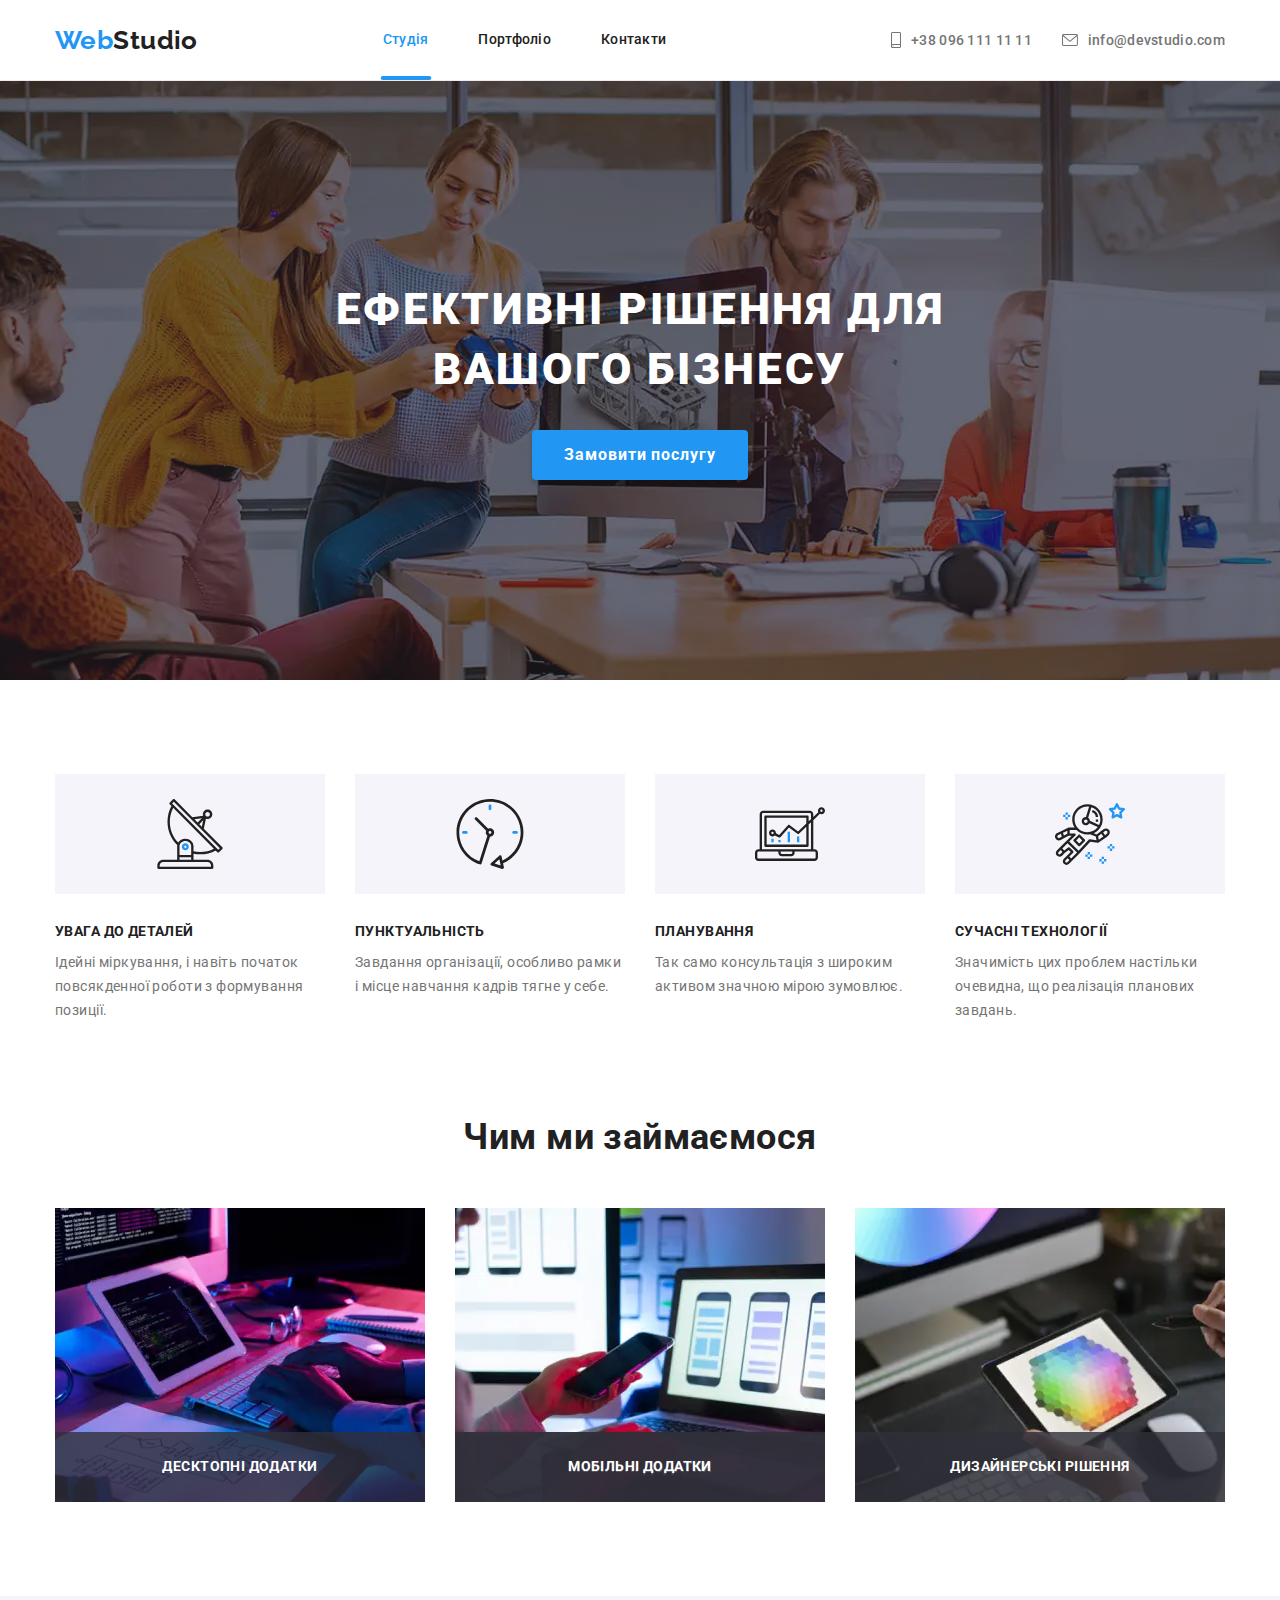
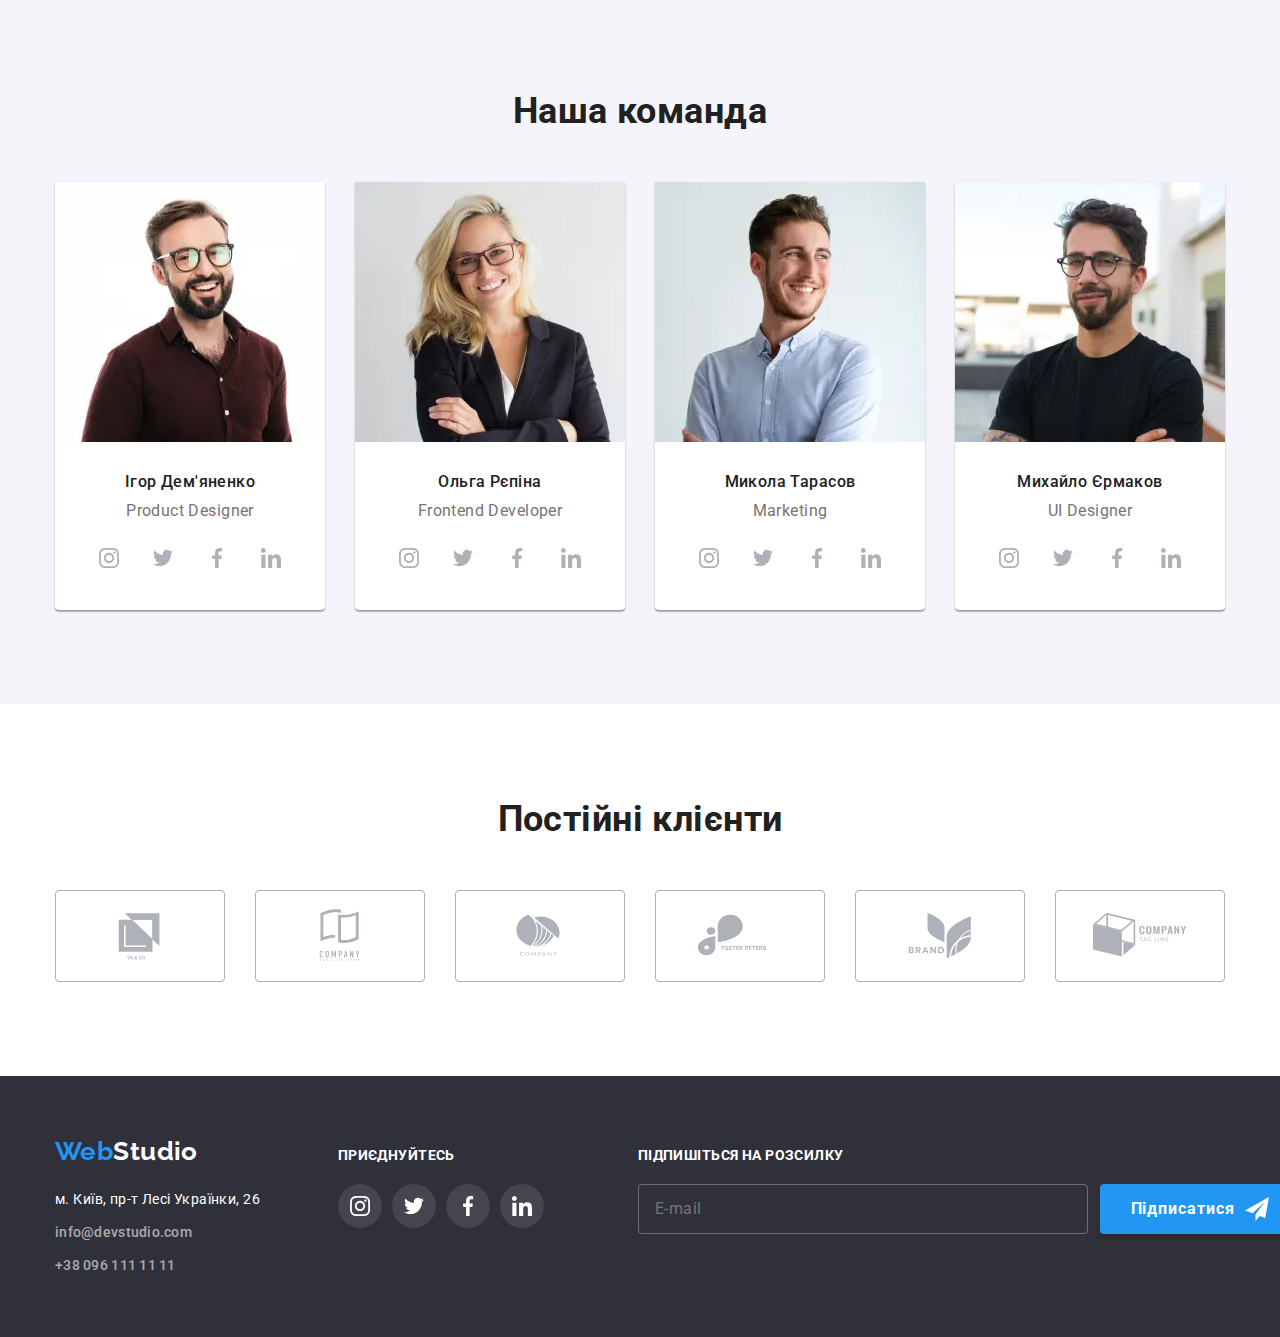
==== commit 99178add: "HW8 finish" ====
--- a/index.html
+++ b/index.html
@@ -44,9 +44,7 @@
             </svg>
           </button>
           <div class="drop-menu js-menu-container">
-            <ul
-              class="main-nav__list list animate__animated animate__backInRight"
-            >
+            <ul class="main-nav__list list">
               <li class="main-nav__item">
                 <a
                   href="./index.html"
@@ -62,9 +60,7 @@
               </li>
             </ul>
 
-            <ul
-              class="contacts-list list animate__animated animate__backInRight"
-            >
+            <ul class="contacts-list list menu-list">
               <li class="contacts-list__item">
                 <a href="mailto:info@devstudio.com" class="email">
                   <svg width="16" height="12" class="email__icon">
@@ -73,7 +69,7 @@
                   info@devstudio.com
                 </a>
               </li>
-              <li class="contacts-list__item">
+              <li class="contacts-list__item phone-menu">
                 <a href="tel:+380961111111" class="phone">
                   <svg width="10" height="16" class="phone__icon">
                     <use href="./images/icons.svg#icon-smartphone"></use>
@@ -168,15 +164,78 @@
           <h2 class="section-title">Чим ми займаємося</h2>
           <ul class="list work__list">
             <li class="work__list-item">
-              <img src="./images/img1.jpg" width="370" alt="написання коду" />
+              <picture>
+                <source
+                  media="(min-width: 1170px)"
+                  srcset="
+                    ./images/img1.webp    1x,
+                    ./images/img1-2x.webp 2x,
+                    ./images/img1-3x.webp 3x
+                  "
+                  type="image/webp"
+                />
+                <img
+                  class="team-list__img"
+                  srcset="
+                    ./images/img1.jpg    1x,
+                    ./images/img1-2x.jpg 2x,
+                    ./images/img1-3x.jpg 3x
+                  "
+                  src="./images/img1.jpg"
+                  width="370"
+                  alt="написання коду"
+                />
+              </picture>
               <p class="work__list-text">Десктопні додатки</p>
             </li>
             <li class="work__list-item">
-              <img src="./images/img2.jpg" width="370" alt="мобільні додатки" />
+              <picture>
+                <source
+                  media="(min-width: 1170px)"
+                  srcset="
+                    ./images/img2.webp    1x,
+                    ./images/img2-2x.webp 2x,
+                    ./images/img2-3x.webp 3x
+                  "
+                  type="image/webp"
+                />
+                <img
+                  class="team-list__img"
+                  srcset="
+                    ./images/img2.jpg    1x,
+                    ./images/img2-2x.jpg 2x,
+                    ./images/img2-3x.jpg 3x
+                  "
+                  src="./images/img2.jpg"
+                  width="370"
+                  alt="мобільні додатки"
+                />
+              </picture>
               <p class="work__list-text">Мобільні додатки</p>
             </li>
             <li class="work__list-item">
-              <img src="./images/img3.jpg" width="370" alt="вибір кольору" />
+              <picture>
+                <source
+                  media="(min-width: 1170px)"
+                  srcset="
+                    ./images/img3.webp    1x,
+                    ./images/img3-2x.webp 2x,
+                    ./images/img3-3x.webp 3x
+                  "
+                  type="image/webp"
+                />
+                <img
+                  class="team-list__img"
+                  srcset="
+                    ./images/img3.jpg    1x,
+                    ./images/img3-2x.jpg 2x,
+                    ./images/img3-3x.jpg 3x
+                  "
+                  src="./images/img3.jpg"
+                  width="370"
+                  alt="вибір кольору"
+                />
+              </picture>
               <p class="work__list-text">Дизайнерські рішення</p>
             </li>
           </ul>
@@ -188,7 +247,65 @@
           <h2 class="section-title">Наша команда</h2>
           <ul class="list team__list">
             <li class="team__item">
-              <img src="./images/igor.jpg" width="270" alt="Ігор Дем'яненко" />
+              <picture>
+                <source
+                  srcset="
+                    ./images/igor-270w.webp    1x,
+                    ./images/igor-2x-270w.webp 2x,
+                    ./images/igor-3x-270w.webp 3x
+                  "
+                  type="image/webp"
+                  media="(min-width: 1200px)"
+                />
+                <source
+                  srcset="
+                    ./images/igor-270w.jpg    1x,
+                    ./images/igor-2x-270w.jpg 2x,
+                    ./images/igor-3x-270w.jpg 3x
+                  "
+                  type="image/webp"
+                  media="(min-width: 1200px)"
+                />
+                <source
+                  srcset="
+                    ./images/igor-354w.webp    1x,
+                    ./images/igor-2x-354w.webp 2x,
+                    ./images/igor-3x-354w.webp 3x
+                  "
+                  type="image/webp"
+                  media="(min-width: 768px)"
+                />
+                <source
+                  srcset="
+                    ./images/igor-354w.jpg    1x,
+                    ./images/igor-2х-354w.jpg 2x,
+                    ./images/igor-3х-354w.jpg 3x
+                  "
+                  type="image/jpg"
+                  media="(min-width: 768px)"
+                />
+                <source
+                  srcset="
+                    ./images/igor-450w.webp    1x,
+                    ./images/igor-2x-450w.webp 2x,
+                    ./images/igor-3x-450w.webp 3x
+                  "
+                  type="image/webp"
+                />
+                <source
+                  srcset="
+                    ./images/igor-450w.jpg    1x,
+                    ./images/igor-2x-450w.jpg 2x,
+                    ./images/igor-3x-450w.jpg 3x
+                  "
+                  type="image/webp"
+                />
+                <img
+                  src="./images/igor-450w.webp"
+                  width="450"
+                  alt="Ігор Дем'яненко"
+                />
+              </picture>
               <div class="team__border">
                 <h3 class="team__title">Ігор Дем'яненко</h3>
                 <p lang="en" class="team__job-title">Product Designer</p>
@@ -225,7 +342,65 @@
               </div>
             </li>
             <li class="team__item">
-              <img src="./images/olga.jpg" width="270" alt="Ольга Рєпіна" />
+              <picture>
+                <source
+                  srcset="
+                    ./images/olga-270w.webp    1x,
+                    ./images/olga-2х-270w.webp 2x,
+                    ./images/olga-3х-270w.webp 3x
+                  "
+                  type="image/webp"
+                  media="(min-width: 1200px)"
+                />
+                <source
+                  srcset="
+                    ./images/olga-270w.jpg    1x,
+                    ./images/olga-2х-270w.jpg 2x,
+                    ./images/olga-3х-270w.jpg 3x
+                  "
+                  type="image/webp"
+                  media="(min-width: 1200px)"
+                />
+                <source
+                  srcset="
+                    ./images/olga-354w.webp    1x,
+                    ./images/olga-2x-354w.webp 2x,
+                    ./images/olga-3x-354w.webp 3x
+                  "
+                  type="image/webp"
+                  media="(min-width: 768px)"
+                />
+                <source
+                  srcset="
+                    ./images/olga-354w.jpg    1x,
+                    ./images/olga-2х-354w.jpg 2x,
+                    ./images/olga-3х-354w.jpg 3x
+                  "
+                  type="image/jpg"
+                  media="(min-width: 768px)"
+                />
+                <source
+                  srcset="
+                    ./images/olga-450w.webp    1x,
+                    ./images/olga-2x-450w.webp 2x,
+                    ./images/olga-3x-450w.webp 3x
+                  "
+                  type="image/webp"
+                />
+                <source
+                  srcset="
+                    ./images/olga-450w.jpg    1x,
+                    ./images/olga-2x-450w.jpg 2x,
+                    ./images/olga-3x-450w.jpg 3x
+                  "
+                  type="image/webp"
+                />
+                <img
+                  src="./images/olga-450w.webp"
+                  width="450"
+                  alt="Ольга Рєпіна"
+                />
+              </picture>
               <div class="team__border">
                 <h3 class="team__title">Ольга Рєпіна</h3>
                 <p lang="en" class="team__job-title">Frontend Developer</p>
@@ -262,7 +437,65 @@
               </div>
             </li>
             <li class="team__item">
-              <img src="./images/mykola.jpg" width="270" alt="Микола Тарасов" />
+              <picture>
+                <source
+                  srcset="
+                    ./images/mykola-270w.webp    1x,
+                    ./images/mykola-2x-270w.webp 2x,
+                    ./images/mykola-3x-270w.webp 3x
+                  "
+                  type="image/webp"
+                  media="(min-width: 1200px)"
+                />
+                <source
+                  srcset="
+                    ./images/mykola-270w.jpg    1x,
+                    ./images/mykola-2x-270w.jpg 2x,
+                    ./images/mykola-3x-270w.jpg 3x
+                  "
+                  type="image/webp"
+                  media="(min-width: 1200px)"
+                />
+                <source
+                  srcset="
+                    ./images/mykola-354w.webp    1x,
+                    ./images/mykola-2x-354w.webp 2x,
+                    ./images/mykola-3x-354w.webp 3x
+                  "
+                  type="image/webp"
+                  media="(min-width: 768px)"
+                />
+                <source
+                  srcset="
+                    ./images/mykola-354w.jpg    1x,
+                    ./images/mykola-2х-354w.jpg 2x,
+                    ./images/mykola-3х-354w.jpg 3x
+                  "
+                  type="image/jpg"
+                  media="(min-width: 768px)"
+                />
+                <source
+                  srcset="
+                    ./images/mykola-450w.webp    1x,
+                    ./images/mykola-2x-450w.webp 2x,
+                    ./images/mykola-3x-450w.webp 3x
+                  "
+                  type="image/webp"
+                />
+                <source
+                  srcset="
+                    ./images/mykola-450w.jpg    1x,
+                    ./images/mykola-2x-450w.jpg 2x,
+                    ./images/mykola-3x-450w.jpg 3x
+                  "
+                  type="image/webp"
+                />
+                <img
+                  src="./images/mykola-450w.webp"
+                  width="450"
+                  alt="Микола Тарасов"
+                />
+              </picture>
               <div class="team__border">
                 <h3 class="team__title">Микола Тарасов</h3>
                 <p lang="en" class="team__job-title">Marketing</p>
@@ -299,11 +532,65 @@
               </div>
             </li>
             <li class="team__item">
-              <img
-                src="./images/mychailo.jpg"
-                width="270"
-                alt="Михайло Єрмаков"
-              />
+              <picture>
+                <source
+                  srcset="
+                    ./images/mychailo-270w.webp    1x,
+                    ./images/mychailo-2x-270w.webp 2x,
+                    ./images/mychailo-3х-270w.webp 3x
+                  "
+                  type="image/webp"
+                  media="(min-width: 1200px)"
+                />
+                <source
+                  srcset="
+                    ./images/mychailo-270w.jpg    1x,
+                    ./images/mychailo-2x-270w.jpg 2x,
+                    ./images/mychailo-3x-270w.jpg 3x
+                  "
+                  type="image/webp"
+                  media="(min-width: 1200px)"
+                />
+                <source
+                  srcset="
+                    ./images/mychailo-354w.webp    1x,
+                    ./images/mychailo-2x-354w.webp 2x,
+                    ./images/mychailo-3x-354w.webp 3x
+                  "
+                  type="image/webp"
+                  media="(min-width: 768px)"
+                />
+                <source
+                  srcset="
+                    ./images/mychailo-354w.jpg    1x,
+                    ./images/mychailo-2х-354w.jpg 2x,
+                    ./images/mychailo-3х-354w.jpg 3x
+                  "
+                  type="image/jpg"
+                  media="(min-width: 768px)"
+                />
+                <source
+                  srcset="
+                    ./images/mychailo-450w.webp    1x,
+                    ./images/mychailo-2x-450w.webp 2x,
+                    ./images/mychailo-3x-450w.webp 3x
+                  "
+                  type="image/webp"
+                />
+                <source
+                  srcset="
+                    ./images/mychailo-450w.jpg    1x,
+                    ./images/mychailo-2x-450w.jpg 2x,
+                    ./images/mychailo-3x-450w.jpg 3x
+                  "
+                  type="image/webp"
+                />
+                <img
+                  src="./images/mychailo-450w.webp"
+                  width="450"
+                  alt="Михайло Єрмаков"
+                />
+              </picture>
               <div class="team__border">
                 <h3 class="team__title">Михайло Єрмаков</h3>
                 <p lang="en" class="team__job-title">UI Designer</p>
@@ -557,6 +844,6 @@
       </div>
     </div>
     <script src="./js/modal.js"></script>
-    <script src="./js/modal.js"></script>
+    <script src="./js/mob-menu.js"></script>
   </body>
 </html>
--- a/css/main.min.css
+++ b/css/main.min.css
@@ -1 +1 @@
-:root{--primary-text-color: #212121;--title-item: #757575;--primary-background-color: #ffffff;--secondary-background-color: #f5f4fa;--color-blue: #2196f3;--color-hero-background: #2f303a;--color-white: #ffffff;--color-black: #000000;--fw-400: 400;--fw-500: 500;--fw-700: 700;--border: #ececec;--shadow-cards-button: 0 4px 4px 0 rgba(0, 0, 0, 0.25);--timing-function-hover: cubic-bezier(0.4, 0, 0.2, 1);--time: 250ms}body{background-color:var(--primary-background-color);color:var(--primary-text-color);font-family:Roboto,sans-serif;font-size:14px;letter-spacing:.03em;font-weight:var(--fw-400);margin:0}h1,h2,h3,h4,h5,h6,p{margin:0}.list{list-style:none;margin:0;padding:0}a{text-decoration:none;color:var(--primary-text-color)}img{display:block;max-width:100%;height:auto;width:100%}.container{width:100%;padding-left:15px;padding-right:15px;margin:0 auto}@media screen and (min-width: 480px){.container{max-width:480px}}@media screen and (min-width: 768px){.container{max-width:768px}}@media screen and (min-width: 1200px){.container{max-width:1200px}}.section{padding:60px 0}@media screen and (min-width: 1200px){.section{padding-top:94px;padding-bottom:94px}}.section-title{font-weight:var(--fw-700);font-size:36px;line-height:1.1667;text-align:center;margin-bottom:30px}@media screen and (min-width: 1200px){.section-title{margin-bottom:50px}}.logo{display:inline-block}.logo--blue,.logo-white,.logo--black{font-family:Raleway,sans-serif;font-weight:var(--fw-700);font-size:26px;line-height:1.1923}.logo--blue{color:var(--color-blue)}.logo-white{color:var(--color-white)}.logo-black{color:var(--color-black)}.backdrop{position:fixed;top:0;width:100%;height:100%;background-color:rgba(0,0,0,.2);-webkit-transition:opacity var(--time) linear,visibility var(--time) linear;transition:opacity var(--time) linear,visibility var(--time) linear}@media screen and (min-width: 480px){.backdrop{padding-top:93px}}@media screen and (min-width: 768px){.backdrop{padding:0}}.modal{position:absolute;top:50%;left:50%;width:450px;min-height:581px;background-color:var(--color-white);border-radius:5px;top:50%;left:50%;opacity:1;overflow:auto;-webkit-transform:translate(-50%, -50%) scale(1);transform:translate(-50%, -50%) scale(1);-webkit-transition:opacity var(--time) var(--timing-function-hover),-webkit-transform var(--time) var(--timing-function-hover);transition:opacity var(--time) var(--timing-function-hover),-webkit-transform var(--time) var(--timing-function-hover);transition:transform var(--time) var(--timing-function-hover),opacity var(--time) var(--timing-function-hover);transition:transform var(--time) var(--timing-function-hover),opacity var(--time) var(--timing-function-hover),-webkit-transform var(--time) var(--timing-function-hover)}.backdrop.is-hidden .modal{-webkit-transform:translate(-50%, -50%) scale(1.5);transform:translate(-50%, -50%) scale(1.5)}@media screen and (min-height: 420px){.modal{-webkit-transform:translate(-50%, -30%);transform:translate(-50%, -30%)}}@media screen and (min-height: 500px){.modal{-webkit-transform:translate(-50%, -40%);transform:translate(-50%, -40%)}}@media screen and (min-height: 580px){.modal{-webkit-transform:translate(-50%, -50%);transform:translate(-50%, -50%)}}@media screen and (min-width: 480px){.modal{width:450px}}@media screen and (min-width: 1200px){.modal{width:528px}}.modal__button{position:absolute;right:8px;top:8px;width:30px;height:30px;border:1px solid rgba(0,0,0,.1);border-radius:50%;display:-webkit-box;display:-ms-flexbox;display:flex;-webkit-box-pack:center;-ms-flex-pack:center;justify-content:center;-webkit-box-align:center;-ms-flex-align:center;align-items:center;background-color:rgba(0,0,0,0);cursor:pointer;-webkit-transition-property:fill;transition-property:fill;-webkit-transition-duration:var(--time);transition-duration:var(--time);-webkit-transition-timing-function:var(--timing-function-hover);transition-timing-function:var(--timing-function-hover)}.modal__button:hover,.modal__button:focus{fill:var(--color-blue)}.modal-section{padding:40px}.modal-section__text{display:block;margin-bottom:12px;font-size:20px;line-height:1.15;color:var(--primary-text-color);text-align:center;letter-spacing:.03em}.modal-section__field{display:-webkit-box;display:-ms-flexbox;display:flex;position:relative;-webkit-box-orient:vertical;-webkit-box-direction:normal;-ms-flex-direction:column;flex-direction:column;margin-bottom:10px;font-size:12px;line-height:1.1667;letter-spacing:.01em}.modal-section__field:nth-of-type(4n){margin-bottom:20px}.modal-section__label{margin-bottom:4px;font-size:12px;line-height:1.1667;letter-spacing:.01em;color:var(--title-item)}.modal-section__input{padding:11px 40px;border:1px solid rgba(33,33,33,.2);border-radius:4px;-webkit-transition:border-color var(--time) var(--timing-function-hover),outline var(--time) var(--timing-function-hover);transition:border-color var(--time) var(--timing-function-hover),outline var(--time) var(--timing-function-hover)}.modal-section__input:focus{border-color:var(--color-blue);outline:var(--color-blue)}.modal-section__icon{position:absolute;top:50%;left:12px;fill:var(--title-text-color);-webkit-transition:fill var(--time) var(--timing-function-hover);transition:fill var(--time) var(--timing-function-hover)}.modal-section__field:focus-within>.modal-section__icon{fill:var(--color-blue)}.modal__comment{margin-top:4px;height:120px;resize:none;border:1px solid rgba(33,33,33,.2);border-radius:4px;padding:12px 16px;-webkit-transition:border-color var(--time) var(--timing-function-hover),outline var(--time) var(--timing-function-hover);transition:border-color var(--time) var(--timing-function-hover),outline var(--time) var(--timing-function-hover)}.modal__comment::-webkit-input-placeholder{font-size:12px;line-height:14px;letter-spacing:.01em;color:rgba(117,117,117,.5)}.modal__comment::-moz-placeholder{font-size:12px;line-height:14px;letter-spacing:.01em;color:rgba(117,117,117,.5)}.modal__comment:-ms-input-placeholder{font-size:12px;line-height:14px;letter-spacing:.01em;color:rgba(117,117,117,.5)}.modal__comment::-ms-input-placeholder{font-size:12px;line-height:14px;letter-spacing:.01em;color:rgba(117,117,117,.5)}.modal__comment::placeholder{font-size:12px;line-height:14px;letter-spacing:.01em;color:rgba(117,117,117,.5)}.modal__comment:focus{border-color:var(--color-blue);outline:var(--color-blue)}.checkbox-field{display:-webkit-box;display:-ms-flexbox;display:flex;-webkit-box-align:center;-ms-flex-align:center;align-items:center;padding-left:11px;margin-bottom:30px;color:var(--title-item)}@media screen and (min-width: 768px){.checkbox-field{-ms-flex-wrap:nowrap;flex-wrap:nowrap;font-size:12px;font-weight:400;line-height:1.1667;letter-spacing:.03em;padding-left:8px;width:370px}}@media screen and (max-width: 1200px){.checkbox-field{font-size:14px}}.checkbox-field__input{-webkit-appearance:none;-moz-appearance:none;appearance:none;position:absolute}.checkbox-field__icon{display:inline-block;min-width:16px;height:15px;border:2px solid var(--primary-text-color);border-radius:2px;cursor:pointer}.checkbox-field__input:checked+.checkbox-field__icon{background-color:var(--color-blue);border-color:rgba(0,0,0,0)}.checkbox-field__input:focus+.checkbox-field__icon{-webkit-box-shadow:0px 4px 4px rgba(0,0,0,.15);box-shadow:0px 4px 4px rgba(0,0,0,.15)}.checkbox-field__icon use{opacity:0}.checkbox-field__input:checked+.checkbox-field__icon use{opacity:1}.checkbox-field__text{margin-left:8px;margin-right:8px;font-size:12px;line-height:1.7143;letter-spacing:.03em;white-space:nowrap}@media screen and (min-width: 1200px){.checkbox-field__text{font-size:14px}}.checkbox-field__link{position:relative;display:block;color:var(--color-blue);text-decoration:none;letter-spacing:.03em;line-height:1.7143;white-space:nowrap}.checkbox-field__link::after{position:absolute;bottom:1px;left:0;content:"";width:100%;height:1px;background-color:var(--color-blue)}@media screen and (min-width: 1200px){.checkbox-field__link{font-size:14px}}.checkbox-field__button{font-weight:var(--fw-700);cursor:pointer;font-size:16px;line-height:1.875;-webkit-box-align:center;-ms-flex-align:center;align-items:center;text-align:center;letter-spacing:.06em;min-width:200px;height:50px;border-radius:4px;margin:0 auto;display:block;margin-top:30px;padding:10px 52px;background:var(--color-blue);-webkit-box-shadow:0px 4px 4px rgba(0,0,0,.15);box-shadow:0px 4px 4px rgba(0,0,0,.15);border-width:0;color:var(--color-white);-webkit-transition-property:background-color;transition-property:background-color;-webkit-transition-duration:var(--time);transition-duration:var(--time);-webkit-transition-timing-function:var(--timing-function-hover);transition-timing-function:var(--timing-function-hover)}.checkbox-field__button:focus,.checkbox-field__button:hover{background-color:#188ce8}.hidden{position:absolute;clip:rect(0 0 0 0);width:1px;height:1px;margin:-1px}.is-hidden{opacity:0;visibility:hidden;pointer-events:none}.header-page{position:fixed;left:0;top:0;width:100%;border-bottom:1px solid #ececec;background-color:#fff;z-index:100}.header-page__nav{display:-webkit-box;display:-ms-flexbox;display:flex;-webkit-box-align:center;-ms-flex-align:center;align-items:center;height:60px;width:100%;z-index:101}@media screen and (min-width: 768px){.header-page__nav{height:80px}}.header-page__nav.logo{margin-right:auto}@media screen and (min-width: 768px){.header-page__nav.logo{margin-right:87px}}@media screen and (min-width: 1200px){.header-page__nav.logo{margin-right:92px}}.main-nav,.nav-site,.main-site{display:-webkit-box;display:-ms-flexbox;display:flex;-webkit-box-align:center;-ms-flex-align:center;align-items:center}.main-nav__list{-webkit-box-flex:1;-ms-flex-positive:1;flex-grow:1}@media screen and (min-width: 768px){.main-nav__list{-webkit-box-flex:0;-ms-flex-positive:0;flex-grow:0;display:-webkit-box;display:-ms-flexbox;display:flex;gap:50px;margin-right:auto}}@media screen and (min-width: 1200px){.main-nav__list{margin-left:93px}}.main-nav__list .main-nav__item:not(:last-child){margin-bottom:5px}@media screen and (min-width: 768px){.main-nav__list .main-nav__item:not(:last-child){margin-bottom:0}}.main-nav__list .main-nav__title{position:relative;display:block;padding:15px 0;font-weight:500;font-size:40px;line-height:1.75;font-weight:var(--fw-500);text-align:center;letter-spacing:.02em;-webkit-transition-property:color;transition-property:color;-webkit-transition-duration:var(--time);transition-duration:var(--time);-webkit-transition-timing-function:var(--timing-function-hover);transition-timing-function:var(--timing-function-hover)}.main-nav__list .main-nav__title:hover,.main-nav__list .main-nav__title:focus{color:var(--color-blue)}@media screen and (min-width: 768px){.main-nav__list .main-nav__title{padding:32px 0;font-size:14px;line-height:1.14;text-align:left}}.contacts-list{display:-webkit-box;display:-ms-flexbox;display:flex;-webkit-box-align:center;-ms-flex-align:center;align-items:center;display:flex;-webkit-box-orient:vertical;-webkit-box-direction:normal;-ms-flex-direction:column;flex-direction:column;gap:32px;margin-bottom:64px}@media screen and (min-width: 768px){.contacts-list{-webkit-box-orient:vertical;-webkit-box-direction:normal;-ms-flex-direction:column;flex-direction:column;-webkit-box-align:start;-ms-flex-align:start;align-items:flex-start;gap:10px;margin-bottom:0}}@media screen and (min-width: 1200px){.contacts-list{margin-left:auto;-webkit-box-orient:horizontal;-webkit-box-direction:reverse;-ms-flex-direction:row-reverse;flex-direction:row-reverse;-ms-flex-wrap:nowrap;flex-wrap:nowrap;-webkit-box-align:center;-ms-flex-align:center;align-items:center;gap:30px}.contacts-listcontacts-list__item+.contacts-list__item{margin-left:50px}}.contacts-list .phone,.contacts-list .email{color:var(--title-item);font-weight:var(--fw-500);line-height:1.1428;letter-spacing:.02em;vertical-align:baseline;display:-webkit-box;display:-ms-flexbox;display:flex;-webkit-box-align:center;-ms-flex-align:center;align-items:center;font-size:12px;-webkit-transition-property:color;transition-property:color;-webkit-transition-duration:var(--time);transition-duration:var(--time);-webkit-transition-timing-function:var(--timing-function-hover);transition-timing-function:var(--timing-function-hover)}.contacts-list .phone:hover,.contacts-list .phone:focus,.contacts-list .email:hover,.contacts-list .email:focus{color:var(--color-blue)}@media screen and (min-width: 768px){.contacts-list .phone,.contacts-list .email{font-size:14px}}.main-nav__title--current{position:relative}.main-nav__title--current::after{content:"";position:absolute;width:100%;height:4px;left:0;bottom:0;-webkit-transform:scaleX(1.1);transform:scaleX(1.1);background:var(--color-blue);border-radius:2px}.main-nav__list .main-nav__item .main-nav__title--current{color:var(--color-blue)}.phone,.email{font-weight:500;letter-spacing:.02em;font-size:12px;line-height:1.16;color:rgba(255,255,255,.6);font-style:normal;-webkit-transition-property:color;transition-property:color;-webkit-transition-duration:var(--time);transition-duration:var(--time);-webkit-transition-timing-function:var(--timing-function-hover);transition-timing-function:var(--timing-function-hover)}.phone:hover,.phone:focus,.email:hover,.email:focus{color:var(--color-blue)}@media screen and (min-width: 1200px){.phone,.email{display:-webkit-box;display:-ms-flexbox;display:flex;-webkit-box-align:center;-ms-flex-align:center;align-items:center;line-height:1.7143;font-size:14px}}.address:hover,.address:focus{color:var(--color-blue)}.email__icon{display:none}@media screen and (min-width: 768px){.email__icon{display:block;margin-right:8px;fill:currentColor}}@media screen and (min-width: 1200px){.email__icon{display:-webkit-inline-box;display:-ms-inline-flexbox;display:inline-flex;margin-right:10px}}.phone__icon{display:none}@media screen and (min-width: 768px){.phone__icon{display:block;margin-right:8px;fill:currentColor}}@media screen and (min-width: 1200px){.phone__icon{display:-webkit-inline-box;display:-ms-inline-flexbox;display:inline-flex;margin-right:10px}}.header-nav__button{padding:0;display:-webkit-box;display:-ms-flexbox;display:flex;-webkit-box-align:center;-ms-flex-align:center;align-items:center;-webkit-box-pack:center;-ms-flex-pack:center;justify-content:center;background-color:rgba(0,0,0,0);color:#000}.header-nav__button:hover,.header-nav__button:focus{color:var(--color-blue)}.header-nav__button .menu__icon{-webkit-transform:scaleY(1);transform:scaleY(1)}.header-nav__button .cross__icon{-webkit-transform:scaleY(0);transform:scaleY(0)}.header-nav__button.js-close-menu .cross__icon{-webkit-transform:scaleY(1);transform:scaleY(1)}.header-nav__button.js-close-menu .menu__icon{-webkit-transform:scaleY(0);transform:scaleY(0)}@media screen and (min-width: 768px){.header-nav__button{display:none}}.menu__icon,.cross__icon{width:40px;height:40px;fill:currentColor;-webkit-transition:-webkit-transform 500ms cubic-bezier(0.4, 0, 0.2, 1);transition:-webkit-transform 500ms cubic-bezier(0.4, 0, 0.2, 1);transition:transform 500ms cubic-bezier(0.4, 0, 0.2, 1);transition:transform 500ms cubic-bezier(0.4, 0, 0.2, 1), -webkit-transform 500ms cubic-bezier(0.4, 0, 0.2, 1)}.drop-menu{-webkit-box-flex:1;-ms-flex-positive:1;flex-grow:1;display:-webkit-box;display:-ms-flexbox;display:flex;-webkit-box-orient:vertical;-webkit-box-direction:normal;-ms-flex-direction:column;flex-direction:column;position:fixed;top:61px;width:100vw;height:100vh;left:0;z-index:101;padding:0 15px;padding-bottom:48px;background-color:#fff;pointer-events:none;overflow:auto;-webkit-transform:translateY(100%);transform:translateY(100%);-webkit-transition:-webkit-transform 500ms cubic-bezier(0.4, 0, 0.2, 1);transition:-webkit-transform 500ms cubic-bezier(0.4, 0, 0.2, 1);transition:transform 500ms cubic-bezier(0.4, 0, 0.2, 1);transition:transform 500ms cubic-bezier(0.4, 0, 0.2, 1), -webkit-transform 500ms cubic-bezier(0.4, 0, 0.2, 1)}.drop-menu.is-open{-webkit-transform:translateY(0%);transform:translateY(0%);pointer-events:all}@media screen and (min-width: 768px){.drop-menu{-webkit-box-flex:0;-ms-flex-positive:0;flex-grow:0;-webkit-box-orient:horizontal;-webkit-box-direction:normal;-ms-flex-direction:row;flex-direction:row;-webkit-box-align:center;-ms-flex-align:center;align-items:center;position:static;padding:0;margin:0;height:80px;overflow:hidden;background-color:rgba(0,0,0,0);pointer-events:all;-webkit-transform:translateY(0%);transform:translateY(0%)}}@media screen and (min-width: 768px)and (min-width: 1200px){.drop-menu{height:80px}}.drop-menu .main-nav__list{-webkit-box-flex:1;-ms-flex-positive:1;flex-grow:1}@media screen and (min-width: 768px){.drop-menu .main-nav__list{-webkit-box-flex:0;-ms-flex-positive:0;flex-grow:0;display:-webkit-box;display:-ms-flexbox;display:flex;gap:50px;margin-right:auto}}.main-social-list{display:-webkit-box;display:-ms-flexbox;display:flex;-ms-flex-wrap:wrap;flex-wrap:wrap;-webkit-box-align:center;-ms-flex-align:center;align-items:center;-webkit-box-pack:center;-ms-flex-pack:center;justify-content:center;gap:10px;margin-bottom:48px}@media screen and (min-width: 768px){.main-social-list{display:none}}.main-social-list__item:not(:last-child)::after{content:"";border-style:solid;border-color:rgba(33,33,33,.2);border-width:1px;-webkit-transform:rotate(90deg);transform:rotate(90deg);margin-left:10px}.main-social__link{font-weight:500;font-size:18px;line-height:1.22;letter-spacing:.02em;color:var(--color-blue);-webkit-transition:color 250ms cubic-bezier(0.4, 0, 0.2, 1);transition:color 250ms cubic-bezier(0.4, 0, 0.2, 1)}.main-social__link:hover,.main-social__link:focus{color:#757575}.hero{max-width:1600px;height:600px;text-align:center;padding-top:200px;padding-bottom:200px;margin-left:auto;margin-right:auto;background-image:-webkit-gradient(linear, left top, right top, from(rgba(47, 48, 58, 0.4)), to(rgba(47, 48, 58, 0.4))),url(../images/hero-bg_1x_480w.jpg);background-image:linear-gradient(to right, rgba(47, 48, 58, 0.4), rgba(47, 48, 58, 0.4)),url(../images/hero-bg_1x_480w.jpg);background-position:center;background-size:cover;background-repeat:no-repeat;background-color:var(--color-hero-background);background-image:-webkit-gradient(linear, left top, right top, from(rgba(47, 48, 58, 0.4)), to(rgba(47, 48, 58, 0.4))),url(../images/hero-bg_1x_480w.webp);background-image:linear-gradient(to right, rgba(47, 48, 58, 0.4), rgba(47, 48, 58, 0.4)),url(../images/hero-bg_1x_480w.webp)}@media screen and (min-device-pixel-ratio: 2),(-webkit-min-device-pixel-ratio: 2),(min-resolution: 192dpi),(min-resolution: 2dppx){.hero{background-image:-webkit-gradient(linear, left top, right top, from(rgba(47, 48, 58, 0.4)), to(rgba(47, 48, 58, 0.4))),url(../images/hero-bg_2x_480w.jpg);background-image:linear-gradient(to right, rgba(47, 48, 58, 0.4), rgba(47, 48, 58, 0.4)),url(../images/hero-bg_2x_480w.jpg);background-image:-webkit-gradient(linear, left top, right top, from(rgba(47, 48, 58, 0.4)), to(rgba(47, 48, 58, 0.4))),url(../images/hero-bg_2x_480w.webp);background-image:linear-gradient(to right, rgba(47, 48, 58, 0.4), rgba(47, 48, 58, 0.4)),url(../images/hero-bg_2x_480w.webp)}}@media screen and (min-device-pixel-ratio: 3),(-webkit-min-device-pixel-ratio: 3),(min-resolution: 288dpi),(min-resolution: 3dppx){.hero{background-image:-webkit-gradient(linear, left top, right top, from(rgba(47, 48, 58, 0.4)), to(rgba(47, 48, 58, 0.4))),url(../images/hero-bg_3x_480w.jpg);background-image:linear-gradient(to right, rgba(47, 48, 58, 0.4), rgba(47, 48, 58, 0.4)),url(../images/hero-bg_3x_480w.jpg);background-image:-webkit-gradient(linear, left top, right top, from(rgba(47, 48, 58, 0.4)), to(rgba(47, 48, 58, 0.4))),url(../images/hero-bg_3x_480w.webp);background-image:linear-gradient(to right, rgba(47, 48, 58, 0.4), rgba(47, 48, 58, 0.4)),url(../images/hero-bg_3x_480w.webp)}}@media screen and (min-width: 480px){.hero{background-image:-webkit-gradient(linear, left top, right top, from(rgba(47, 48, 58, 0.4)), to(rgba(47, 48, 58, 0.4))),url(../images/hero-bg_1x_768w.jpg);background-image:linear-gradient(to right, rgba(47, 48, 58, 0.4), rgba(47, 48, 58, 0.4)),url(../images/hero-bg_1x_768w.jpg);background-image:-webkit-gradient(linear, left top, right top, from(rgba(47, 48, 58, 0.4)), to(rgba(47, 48, 58, 0.4))),url(../images/hero-bg_1x_768w.webp);background-image:linear-gradient(to right, rgba(47, 48, 58, 0.4), rgba(47, 48, 58, 0.4)),url(../images/hero-bg_1x_768w.webp)}}@media screen and (min-width: 480px)and (min-device-pixel-ratio: 2),screen and (min-width: 480px)and (-webkit-min-device-pixel-ratio: 2),screen and (min-width: 480px)and (min-resolution: 192dpi),screen and (min-width: 480px)and (min-resolution: 2dppx){.hero{background-image:-webkit-gradient(linear, left top, right top, from(rgba(47, 48, 58, 0.4)), to(rgba(47, 48, 58, 0.4))),url(../images/hero-bg_2x_768w.jpg);background-image:linear-gradient(to right, rgba(47, 48, 58, 0.4), rgba(47, 48, 58, 0.4)),url(../images/hero-bg_2x_768w.jpg);background-image:-webkit-gradient(linear, left top, right top, from(rgba(47, 48, 58, 0.4)), to(rgba(47, 48, 58, 0.4))),url(../images/hero-bg_2x_768w.webp);background-image:linear-gradient(to right, rgba(47, 48, 58, 0.4), rgba(47, 48, 58, 0.4)),url(../images/hero-bg_2x_768w.webp)}}@media screen and (min-width: 480px)and (min-device-pixel-ratio: 3),screen and (min-width: 480px)and (-webkit-min-device-pixel-ratio: 3),screen and (min-width: 480px)and (min-resolution: 288dpi),screen and (min-width: 480px)and (min-resolution: 3dppx){.hero{background-image:-webkit-gradient(linear, left top, right top, from(rgba(47, 48, 58, 0.4)), to(rgba(47, 48, 58, 0.4))),url(../images/hero-bg_3x_768w.jpg);background-image:linear-gradient(to right, rgba(47, 48, 58, 0.4), rgba(47, 48, 58, 0.4)),url(../images/hero-bg_3x_768w.jpg);background-image:-webkit-gradient(linear, left top, right top, from(rgba(47, 48, 58, 0.4)), to(rgba(47, 48, 58, 0.4))),url(../images/hero-bg_3x_768w.webp);background-image:linear-gradient(to right, rgba(47, 48, 58, 0.4), rgba(47, 48, 58, 0.4)),url(../images/hero-bg_3x_768w.webp)}}@media screen and (min-width: 768px){.hero{background-image:-webkit-gradient(linear, left top, right top, from(rgba(47, 48, 58, 0.4)), to(rgba(47, 48, 58, 0.4))),url(../images/hero-bg_1x_1200w.jpg);background-image:linear-gradient(to right, rgba(47, 48, 58, 0.4), rgba(47, 48, 58, 0.4)),url(../images/hero-bg_1x_1200w.jpg);background-image:-webkit-gradient(linear, left top, right top, from(rgba(47, 48, 58, 0.4)), to(rgba(47, 48, 58, 0.4))),url(../images/hero-bg_1x_1200w.webp);background-image:linear-gradient(to right, rgba(47, 48, 58, 0.4), rgba(47, 48, 58, 0.4)),url(../images/hero-bg_1x_1200w.webp)}}@media screen and (min-width: 768px)and (min-device-pixel-ratio: 2),screen and (min-width: 768px)and (-webkit-min-device-pixel-ratio: 2),screen and (min-width: 768px)and (min-resolution: 192dpi),screen and (min-width: 768px)and (min-resolution: 2dppx){.hero{background-image:-webkit-gradient(linear, left top, right top, from(rgba(47, 48, 58, 0.4)), to(rgba(47, 48, 58, 0.4))),url(../images/hero-bg_2x_1200w.jpg);background-image:linear-gradient(to right, rgba(47, 48, 58, 0.4), rgba(47, 48, 58, 0.4)),url(../images/hero-bg_2x_1200w.jpg);background-image:-webkit-gradient(linear, left top, right top, from(rgba(47, 48, 58, 0.4)), to(rgba(47, 48, 58, 0.4))),url(../images/hero-bg_2x_1200w.webp);background-image:linear-gradient(to right, rgba(47, 48, 58, 0.4), rgba(47, 48, 58, 0.4)),url(../images/hero-bg_2x_1200w.webp)}}@media screen and (min-width: 768px)and (min-device-pixel-ratio: 3),screen and (min-width: 768px)and (-webkit-min-device-pixel-ratio: 3),screen and (min-width: 768px)and (min-resolution: 288dpi),screen and (min-width: 768px)and (min-resolution: 3dppx){.hero{background-image:-webkit-gradient(linear, left top, right top, from(rgba(47, 48, 58, 0.4)), to(rgba(47, 48, 58, 0.4))),url(../images/hero-bg_3x_1200w.jpg);background-image:linear-gradient(to right, rgba(47, 48, 58, 0.4), rgba(47, 48, 58, 0.4)),url(../images/hero-bg_3x_1200w.jpg);background-image:-webkit-gradient(linear, left top, right top, from(rgba(47, 48, 58, 0.4)), to(rgba(47, 48, 58, 0.4))),url(../images/hero-bg_3x_1200w.webp);background-image:linear-gradient(to right, rgba(47, 48, 58, 0.4), rgba(47, 48, 58, 0.4)),url(../images/hero-bg_3x_1200w.webp)}}@media screen and (min-width: 768px)and (min-width: 1200px){.hero{padding:200px 0}}.hero__title{color:var(--color-white);font-weight:900;font-size:26px;line-height:1.3636;letter-spacing:.06em;text-transform:uppercase;margin:0 auto}@media screen and (min-width: 768px){.hero__title{width:360px}}@media screen and (min-width: 1200px){.hero__title{font-size:44px;width:696px}}.button__hero{cursor:pointer;font-weight:var(--fw-700);font-size:16px;line-height:1.875;letter-spacing:.06em;border-radius:4px;padding:10px 32px;min-width:200px;margin-top:30px;background:var(--color-blue);-webkit-box-shadow:0px 4px 4px rgba(0,0,0,.15);box-shadow:0px 4px 4px rgba(0,0,0,.15);border-width:0;color:var(--color-white);-webkit-transition-property:background-color;transition-property:background-color;-webkit-transition-duration:var(--time);transition-duration:var(--time);-webkit-transition-timing-function:var(--timing-function-hover);transition-timing-function:var(--timing-function-hover)}.button__hero:hover,.button__hero:focus{background-color:#188ce8}.features__row{display:-webkit-box;display:-ms-flexbox;display:flex;-ms-flex-wrap:wrap;flex-wrap:wrap;-webkit-box-pack:center;-ms-flex-pack:center;justify-content:center;-webkit-box-orient:vertical;-webkit-box-direction:normal;-ms-flex-direction:column;flex-direction:column;gap:30px}@media screen and (min-width: 768px){.features__row{-webkit-box-orient:horizontal;-webkit-box-direction:normal;-ms-flex-direction:row;flex-direction:row}}@media screen and (min-width: 1200px){.features__row{display:-webkit-box;display:-ms-flexbox;display:flex}}.features__row>.features__body{width:100%}@media screen and (min-width: 768px){.features__body{-ms-flex-preferred-size:calc((100% - 30px)/2);flex-basis:calc((100% - 30px)/2)}}@media screen and (min-width: 1200px){.features__body{-ms-flex-preferred-size:calc((100% - 90px)/4);flex-basis:calc((100% - 90px)/4)}}.features__bgc-img{display:-webkit-box;display:-ms-flexbox;display:flex;-webkit-box-pack:center;-ms-flex-pack:center;justify-content:center;-webkit-box-align:center;-ms-flex-align:center;align-items:center;background-color:#f5f4fa;height:120px;margin-bottom:30px}.features__body-img{fill:currentColor}.features__title{font-size:14px;font-weight:var(--fw-700);line-height:1.14;text-transform:uppercase;margin-bottom:10px}.features__text{color:var(--title-item);line-height:1.7143}.work{display:none;padding-top:0}@media screen and (min-width: 1200px){.work{display:block}}.work__list{display:-webkit-box;display:-ms-flexbox;display:flex;-webkit-box-orient:horizontal;-webkit-box-direction:normal;-ms-flex-direction:row;flex-direction:row;gap:30px}.work__list-item{-ms-flex-preferred-size:calc((100% - 60px)/3);flex-basis:calc((100% - 60px)/3);position:relative}.work__list-text{padding-top:27px;padding-bottom:27px;font-weight:700;font-size:14px;line-height:1.14;text-align:center;letter-spacing:.03em;text-transform:uppercase;color:var(--color-white);width:100%;height:70px;background-color:rgba(47,48,58,.8);position:absolute;bottom:0}.team{background-color:var(--secondary-background-color)}.team__list{display:-webkit-box;display:-ms-flexbox;display:flex;-webkit-box-orient:vertical;-webkit-box-direction:normal;-ms-flex-direction:column;flex-direction:column;gap:30px}@media screen and (min-width: 768px){.team__list{-ms-flex-wrap:wrap;flex-wrap:wrap;-webkit-box-orient:horizontal;-webkit-box-direction:normal;-ms-flex-direction:row;flex-direction:row}}.team__list>.team__item{margin-top:0;background:var(--primary-background-color);-webkit-box-shadow:0px 1px 3px rgba(0,0,0,.12),0px 1px 1px rgba(0,0,0,.14),0px 2px 1px rgba(0,0,0,.2);box-shadow:0px 1px 3px rgba(0,0,0,.12),0px 1px 1px rgba(0,0,0,.14),0px 2px 1px rgba(0,0,0,.2);border-radius:0px 0px 4px 4px}@media screen and (min-width: 768px){.team__item{-ms-flex-preferred-size:calc((100% - 30px)/2);flex-basis:calc((100% - 30px)/2)}}@media screen and (min-width: 1200px){.team__item{-ms-flex-preferred-size:calc((100% - 90px)/4);flex-basis:calc((100% - 90px)/4)}}.team__border{padding:30px 10px;padding-bottom:24px;-webkit-box-flex:1;-ms-flex-positive:1;flex-grow:1}@media screen and (min-width: 1200px){.team__border{padding-bottom:30px}}.team__title{font-weight:var(--fw-500);font-size:16px;line-height:1.1875;margin-bottom:10px;text-align:center}.team__job-title{color:var(--title-item);font-size:16px;line-height:1.1875;text-align:center;margin-bottom:16px}.social-list{display:-webkit-box;display:-ms-flexbox;display:flex;-webkit-box-pack:center;-ms-flex-pack:center;justify-content:center;gap:10px}.social-list__item{width:44px;height:44px}.social-list__link{width:100%;height:100%;border-radius:50%;display:-webkit-box;display:-ms-flexbox;display:flex;-webkit-box-orient:vertical;-webkit-box-direction:normal;-ms-flex-direction:column;flex-direction:column;-webkit-box-align:center;-ms-flex-align:center;align-items:center;-webkit-box-pack:center;-ms-flex-pack:center;justify-content:center;color:#afb1b8;-webkit-transition-property:background-color,color;transition-property:background-color,color;-webkit-transition-duration:var(--time);transition-duration:var(--time);-webkit-transition-timing-function:var(--timing-function-hover);transition-timing-function:var(--timing-function-hover)}.social-list__link:hover,.social-list__link:focus{background-color:var(--color-blue);color:var(--color-white)}.social-list__icon{fill:currentColor}.brands__list{display:-webkit-box;display:-ms-flexbox;display:flex;-ms-flex-wrap:wrap;flex-wrap:wrap;-webkit-box-pack:center;-ms-flex-pack:center;justify-content:center;-webkit-box-align:center;-ms-flex-align:center;align-items:center;gap:30px}.brands__item{-ms-flex-wrap:wrap;flex-wrap:wrap;-webkit-box-orient:horizontal;-webkit-box-direction:normal;-ms-flex-direction:row;flex-direction:row;-ms-flex-preferred-size:calc((100% - 30px)/2);flex-basis:calc((100% - 30px)/2);width:170px;height:92px;border-radius:4px;color:#afb1b8}@media screen and (min-width: 768px){.brands__item{-ms-flex-preferred-size:calc((100% - 60px)/3);flex-basis:calc((100% - 60px)/3)}}@media screen and (min-width: 1200px){.brands__item{-ms-flex-preferred-size:calc((100% - 150px)/6);flex-basis:calc((100% - 150px)/6)}}.brands__link{display:-webkit-box;display:-ms-flexbox;display:flex;-webkit-box-pack:center;-ms-flex-pack:center;justify-content:center;-webkit-box-align:center;-ms-flex-align:center;align-items:center;border:1px solid #afb1b8;border-radius:4px;color:#afb1b8;height:92px;fill:currentColor;-webkit-transition-property:border,color;transition-property:border,color;-webkit-transition-duration:var(--time);transition-duration:var(--time);-webkit-transition-timing-function:var(--timing-function-hover);transition-timing-function:var(--timing-function-hover)}.brands__link:hover,.brands__link:focus{color:var(--color-blue);border-color:var(--color-blue)}.brands__icon{fill:currentColor}.footer{background-color:var(--color-hero-background);padding:60px 0}.footer__container{display:-webkit-box;display:-ms-flexbox;display:flex;-webkit-box-orient:vertical;-webkit-box-direction:normal;-ms-flex-direction:column;flex-direction:column;-ms-flex-wrap:wrap;flex-wrap:wrap;-webkit-box-align:center;-ms-flex-align:center;align-items:center;gap:60px}@media screen and (min-width: 768px){.footer__container{-webkit-box-orient:horizontal;-webkit-box-direction:normal;-ms-flex-direction:row;flex-direction:row;-webkit-box-align:baseline;-ms-flex-align:baseline;align-items:baseline;-ms-flex-pack:distribute;justify-content:space-around}}@media screen and (min-width: 1200px){.footer__container{gap:0px}}.contacts__logo{margin-bottom:28px;text-align:center}@media screen and (min-width: 1200px){.contacts__logo{margin-bottom:20px;margin-right:70px;text-align:left}}.contacts__list{display:-webkit-box;display:-ms-flexbox;display:flex;-webkit-box-align:center;-ms-flex-align:center;align-items:center;-webkit-box-orient:vertical;-webkit-box-direction:normal;-ms-flex-direction:column;flex-direction:column}@media screen and (min-width: 1170px){.contacts__list{display:block}}.contacts__item:not(:last-child){margin-bottom:8px}@media screen and (min-width: 768px){.contacts__item:not(:last-child){margin-bottom:12px}}@media screen and (min-width: 1200px){.contacts__item:not(:last-child){margin-bottom:9px}}.address{color:var(--color-white);line-height:1.7143;font-style:normal;-webkit-transition-property:color;transition-property:color;-webkit-transition-duration:var(--time);transition-duration:var(--time);-webkit-transition-timing-function:var(--timing-function-hover);transition-timing-function:var(--timing-function-hover)}.address:hover,.address:focus{color:var(--color-blue)}@media screen and (min-width: 1200px){.social{margin-right:auto;margin-left:70px}}.social__text{margin-bottom:20px;color:#fff;text-transform:uppercase;font-weight:var(--fw-700);font-size:14px;line-height:1.14;letter-spacing:.03em;text-align:center}@media screen and (min-width: 1200px){.social__text{text-align:left}}.social__list{display:-webkit-box;display:-ms-flexbox;display:flex;-webkit-box-pack:left;-ms-flex-pack:left;justify-content:left;gap:10px}.social__item{width:44px;height:44px}.social__link{width:100%;height:100%;border-radius:50%;display:-webkit-box;display:-ms-flexbox;display:flex;-webkit-box-align:center;-ms-flex-align:center;align-items:center;-webkit-box-pack:center;-ms-flex-pack:center;justify-content:center;color:var(--color-white);background-color:rgba(255,255,255,.1);-webkit-transition-property:background-color;transition-property:background-color;-webkit-transition-duration:var(--time);transition-duration:var(--time);-webkit-transition-timing-function:var(--timing-function-hover);transition-timing-function:var(--timing-function-hover)}.social__link:hover,.social__link:focus{background-color:var(--color-blue)}.social__icon{fill:currentColor}@media screen and (min-width: 768px)and (max-width: 1200px){.sign-up{-webkit-box-pack:center;-ms-flex-pack:center;justify-content:center}}@media screen and (min-width: 1200px){.sign-up__form{margin-left:94px;margin-bottom:0;margin-right:0}}.sign-up__title{display:block;font-family:"Roboto";font-style:normal;font-weight:700;font-size:14px;line-height:1.14;letter-spacing:.03em;text-transform:uppercase;text-align:center;color:#fff}@media screen and (min-width: 1200px){.sign-up__title{text-align:left;margin-bottom:20px}}.sign-up__row{display:-webkit-box;display:-ms-flexbox;display:flex;-webkit-box-orient:vertical;-webkit-box-direction:normal;-ms-flex-direction:column;flex-direction:column;-ms-flex-wrap:wrap;flex-wrap:wrap;-webkit-box-align:center;-ms-flex-align:center;align-items:center;gap:20px}@media screen and (min-width: 768px){.sign-up__row{-webkit-box-orient:vertical;-webkit-box-direction:normal;-ms-flex-direction:column;flex-direction:column;-webkit-box-pack:center;-ms-flex-pack:center;justify-content:center}}@media screen and (min-width: 1200px){.sign-up__row{gap:0px;-ms-flex-wrap:nowrap;flex-wrap:nowrap;-webkit-box-orient:horizontal;-webkit-box-direction:normal;-ms-flex-direction:row;flex-direction:row}}.sign-up__email{padding:15px 16px;min-width:450px;height:50px;background-color:rgba(0,0,0,0);border:1px solid rgba(255,255,255,.3);border-radius:4px;font-weight:var(--fw-400);font-size:16px;line-height:1.25;letter-spacing:.03em;color:rgba(255,255,255,.6);-webkit-transition-property:outline;transition-property:outline;-webkit-transition-duration:var(--time);transition-duration:var(--time);-webkit-transition-timing-function:var(--timing-function-hover);transition-timing-function:var(--timing-function-hover)}.sign-up__email:focus{outline:1px solid var(--color-blue)}@media screen and (min-width: 1200px){.sign-up__email{min-width:358px}}.sign-up__button{display:-webkit-box;display:-ms-flexbox;display:flex;cursor:pointer;margin-left:12px;width:200px;height:50px;border-width:0;background:var(--color-blue);-webkit-box-shadow:0px 4px 4px rgba(0,0,0,.15);box-shadow:0px 4px 4px rgba(0,0,0,.15);border-radius:4px;border-color:#2196f3;font-weight:var(--fw-700);font-size:16px;line-height:1.88;-webkit-box-pack:center;-ms-flex-pack:center;justify-content:center;-webkit-box-align:center;-ms-flex-align:center;align-items:center;gap:10px;letter-spacing:.06em;color:var(--color-white);-webkit-transition-property:background-color;transition-property:background-color;-webkit-transition-duration:var(--time);transition-duration:var(--time);-webkit-transition-timing-function:var(--timing-function-hover);transition-timing-function:var(--timing-function-hover)}.sign-up__button:hover,.sign-up__button:focus{background-color:#188ce8}.sign-up__icon{fill:var(--color-white);-webkit-box-pack:center;-ms-flex-pack:center;justify-content:center;-webkit-box-align:center;-ms-flex-align:center;align-items:center}.portfolio__list{display:-webkit-box;display:-ms-flexbox;display:flex;-webkit-box-pack:center;-ms-flex-pack:center;justify-content:center;margin-bottom:50px;gap:8px}.portfolio__button{cursor:pointer;font-weight:var(--fw-500);font-size:16px;line-height:1.625;text-align:center;padding:6px 25px;border-radius:4px;border:none;background-color:var(-secondary-background-color);-webkit-transition-property:color,background-color,-webkit-filter;transition-property:color,background-color,-webkit-filter;transition-property:color,background-color,filter;transition-property:color,background-color,filter,-webkit-filter;-webkit-transition-duration:var(--time);transition-duration:var(--time);-webkit-transition-timing-function:var(--timing-function-hover);transition-timing-function:var(--timing-function-hover)}.portfolio__button:hover,.portfolio__button:focus{background-color:var(--color-blue);color:var(--color-white);-webkit-filter:drop-shadow(0px 4px 4px rgba(0, 0, 0, 0.25));filter:drop-shadow(0px 4px 4px rgba(0, 0, 0, 0.25))}.portfolio__button--current{background-color:var(--color-blue);color:var(--color-white);-webkit-box-shadow:0px 3px 1px rgba(0,0,0,.1),0px 1px 2px rgba(0,0,0,.08),0px 2px 2px rgba(0,0,0,.12);box-shadow:0px 3px 1px rgba(0,0,0,.1),0px 1px 2px rgba(0,0,0,.08),0px 2px 2px rgba(0,0,0,.12)}.projects{display:-webkit-box;display:-ms-flexbox;display:flex;-ms-flex-wrap:wrap;flex-wrap:wrap;gap:30px}.projects__item{-ms-flex-preferred-size:calc((100% - 60px)/3);flex-basis:calc((100% - 60px)/3);-webkit-transition-property:-webkit-box-shadow;transition-property:-webkit-box-shadow;transition-property:box-shadow;transition-property:box-shadow, -webkit-box-shadow;-webkit-transition-duration:var(--time);transition-duration:var(--time);-webkit-transition-timing-function:var(--timing-function-hover);transition-timing-function:var(--timing-function-hover)}.projects__item:hover,.projects__item:focus{-webkit-box-shadow:0px 1px 1px rgba(0,0,0,.12),0px 4px 4px rgba(0,0,0,.06),1px 4px 6px rgba(0,0,0,.16);box-shadow:0px 1px 1px rgba(0,0,0,.12),0px 4px 4px rgba(0,0,0,.06),1px 4px 6px rgba(0,0,0,.16)}.projects__wrap{position:relative;overflow:hidden}.projects__text{position:absolute;top:0;background-color:rgba(33,150,243,.9);color:var(--color-white);font-weight:var(--fw-400);font-size:18px;line-height:1.5556;letter-spacing:.03em;padding:63px 24px;height:100%;-webkit-transform:translateY(100%);transform:translateY(100%);-webkit-transition:-webkit-transform var(--time) linear;transition:-webkit-transform var(--time) linear;transition:transform var(--time) linear;transition:transform var(--time) linear, -webkit-transform var(--time) linear;overflow:auto}.projects__item:hover .projects__text{-webkit-transform:translateY(0);transform:translateY(0)}.projects__border{padding:20px 24px;border-right:1px solid var(--border);border-bottom:1px solid var(--border);border-left:1px solid var(--border)}.projects__name{font-weight:var(--fw-700);font-size:18px;line-height:2;letter-spacing:.06em;margin-bottom:4px}.projects__example{color:var(--title-item);font-size:16px;line-height:1.875}/*# sourceMappingURL=main.min.css.map */+:root{--primary-text-color: #212121;--title-item: #757575;--primary-background-color: #ffffff;--secondary-background-color: #f5f4fa;--color-blue: #2196f3;--color-hero-background: #2f303a;--color-white: #ffffff;--color-black: #000000;--fw-400: 400;--fw-500: 500;--fw-700: 700;--border: #ececec;--shadow-cards-button: 0 4px 4px 0 rgba(0, 0, 0, 0.25);--timing-function-hover: cubic-bezier(0.4, 0, 0.2, 1);--time: 250ms}body{background-color:var(--primary-background-color);color:var(--primary-text-color);font-family:Roboto,sans-serif;font-size:14px;letter-spacing:.03em;font-weight:var(--fw-400);margin:0;width:100%}h1,h2,h3,h4,h5,h6,p{margin:0}.list{list-style:none;margin:0;padding:0}a{text-decoration:none;color:var(--primary-text-color)}img{display:block;max-width:100%;width:100%;height:auto}.container{width:100%;padding-left:15px;padding-right:15px;margin:auto}@media screen and (min-width: 480px){.container{max-width:480px}}@media screen and (min-width: 768px){.container{max-width:768px}}@media screen and (min-width: 1200px){.container{max-width:1200px}}.section{padding:60px 0}@media screen and (min-width: 1200px){.section{padding-top:94px;padding-bottom:94px}}.section-title{font-weight:var(--fw-700);font-size:36px;line-height:1.1667;text-align:center;margin-bottom:30px}@media screen and (min-width: 1200px){.section-title{margin-bottom:50px}}.logo{display:inline-block}.logo--blue,.logo-white,.logo--black{font-family:Raleway,sans-serif;font-weight:var(--fw-700);font-size:26px;line-height:1.1923}.logo--blue{color:var(--color-blue)}.logo-white{color:var(--color-white)}.logo-black{color:var(--color-black)}.backdrop{position:fixed;z-index:1000;top:0;width:100%;height:100%;background-color:rgba(0,0,0,.2);-webkit-transition:opacity var(--time) linear,visibility var(--time) linear;transition:opacity var(--time) linear,visibility var(--time) linear}@media screen and (min-width: 480px){.backdrop{padding-top:93px}}@media screen and (min-width: 768px){.backdrop{padding:0}}.modal{position:absolute;top:50%;left:50%;width:100%;min-height:581px;background-color:var(--color-white);border-radius:5px;opacity:1;z-index:101;overflow:auto;-webkit-transform:translate(-50%, -50%) scale(1);transform:translate(-50%, -50%) scale(1);-webkit-transition:opacity var(--time) var(--timing-function-hover),-webkit-transform var(--time) var(--timing-function-hover);transition:opacity var(--time) var(--timing-function-hover),-webkit-transform var(--time) var(--timing-function-hover);transition:transform var(--time) var(--timing-function-hover),opacity var(--time) var(--timing-function-hover);transition:transform var(--time) var(--timing-function-hover),opacity var(--time) var(--timing-function-hover),-webkit-transform var(--time) var(--timing-function-hover)}.backdrop.is-hidden .modal{-webkit-transform:translate(-50%, -50%) scale(1.5);transform:translate(-50%, -50%) scale(1.5)}@media screen and (min-height: 420px){.modal{-webkit-transform:translate(-50%, -30%);transform:translate(-50%, -30%)}}@media screen and (min-height: 500px){.modal{-webkit-transform:translate(-50%, -40%);transform:translate(-50%, -40%)}}@media screen and (min-height: 580px){.modal{-webkit-transform:translate(-50%, -50%) scale(1.5);transform:translate(-50%, -50%) scale(1.5)}}@media screen and (min-width: 320px){.modal{width:300px}}@media screen and (min-width: 480px){.modal{width:450px}}@media screen and (min-width: 1200px){.modal{width:528px}}.modal__button{position:absolute;right:8px;top:8px;width:30px;height:30px;border:1px solid rgba(0,0,0,.1);border-radius:50%;display:-webkit-box;display:-ms-flexbox;display:flex;-webkit-box-pack:center;-ms-flex-pack:center;justify-content:center;-webkit-box-align:center;-ms-flex-align:center;align-items:center;background-color:rgba(0,0,0,0);cursor:pointer;-webkit-transition-property:fill;transition-property:fill;-webkit-transition-duration:var(--time);transition-duration:var(--time);-webkit-transition-timing-function:var(--timing-function-hover);transition-timing-function:var(--timing-function-hover)}.modal__button:hover,.modal__button:focus{fill:var(--color-blue)}.modal-section{padding:40px}.modal-section__text{display:block;margin-bottom:12px;font-size:20px;line-height:1.15;color:var(--primary-text-color);text-align:center;letter-spacing:.03em}.modal-section__field{display:-webkit-box;display:-ms-flexbox;display:flex;position:relative;-webkit-box-orient:vertical;-webkit-box-direction:normal;-ms-flex-direction:column;flex-direction:column;margin-bottom:10px;font-size:12px;line-height:1.1667;letter-spacing:.01em}.modal-section__field:nth-of-type(4n){margin-bottom:20px}.modal-section__label{margin-bottom:4px;font-size:12px;line-height:1.1667;letter-spacing:.01em;color:var(--title-item)}.modal-section__input{padding:11px 40px;border:1px solid rgba(33,33,33,.2);border-radius:4px;-webkit-transition:border-color var(--time) var(--timing-function-hover),outline var(--time) var(--timing-function-hover);transition:border-color var(--time) var(--timing-function-hover),outline var(--time) var(--timing-function-hover)}.modal-section__input:focus{border-color:var(--color-blue);outline:var(--color-blue)}.modal-section__icon{position:absolute;top:50%;left:12px;fill:var(--title-text-color);-webkit-transition:fill var(--time) var(--timing-function-hover);transition:fill var(--time) var(--timing-function-hover)}.modal-section__field:focus-within>.modal-section__icon{fill:var(--color-blue)}.modal__comment{margin-top:4px;height:120px;resize:none;border:1px solid rgba(33,33,33,.2);border-radius:4px;padding:12px 16px;-webkit-transition:border-color var(--time) var(--timing-function-hover),outline var(--time) var(--timing-function-hover);transition:border-color var(--time) var(--timing-function-hover),outline var(--time) var(--timing-function-hover)}.modal__comment::-webkit-input-placeholder{font-size:12px;line-height:14px;letter-spacing:.01em;color:rgba(117,117,117,.5)}.modal__comment::-moz-placeholder{font-size:12px;line-height:14px;letter-spacing:.01em;color:rgba(117,117,117,.5)}.modal__comment:-ms-input-placeholder{font-size:12px;line-height:14px;letter-spacing:.01em;color:rgba(117,117,117,.5)}.modal__comment::-ms-input-placeholder{font-size:12px;line-height:14px;letter-spacing:.01em;color:rgba(117,117,117,.5)}.modal__comment::placeholder{font-size:12px;line-height:14px;letter-spacing:.01em;color:rgba(117,117,117,.5)}.modal__comment:focus{border-color:var(--color-blue);outline:var(--color-blue)}.checkbox-field{display:-webkit-box;display:-ms-flexbox;display:flex;-webkit-box-align:center;-ms-flex-align:center;align-items:center;padding-left:11px;margin-bottom:30px;color:var(--title-item)}@media screen and (min-width: 768px){.checkbox-field{-ms-flex-wrap:nowrap;flex-wrap:nowrap;font-size:12px;font-weight:400;line-height:1.1667;letter-spacing:.03em;padding-left:8px;width:370px}}@media screen and (max-width: 1200px){.checkbox-field{font-size:14px}}.checkbox-field__input{-webkit-appearance:none;-moz-appearance:none;appearance:none;position:absolute}.checkbox-field__icon{display:inline-block;min-width:16px;height:15px;border:2px solid var(--primary-text-color);border-radius:2px;cursor:pointer}.checkbox-field__input:checked+.checkbox-field__icon{background-color:var(--color-blue);border-color:rgba(0,0,0,0)}.checkbox-field__input:focus+.checkbox-field__icon{-webkit-box-shadow:0px 4px 4px rgba(0,0,0,.15);box-shadow:0px 4px 4px rgba(0,0,0,.15)}.checkbox-field__icon use{opacity:0}.checkbox-field__input:checked+.checkbox-field__icon use{opacity:1}.checkbox-field__text{margin-left:8px;margin-right:8px;font-size:12px;line-height:1.7143;letter-spacing:.03em;white-space:nowrap}@media screen and (min-width: 1200px){.checkbox-field__text{font-size:14px}}.checkbox-field__link{position:relative;display:block;color:var(--color-blue);text-decoration:none;letter-spacing:.03em;line-height:1.7143;white-space:nowrap}.checkbox-field__link::after{position:absolute;bottom:1px;left:0;content:"";width:100%;height:1px;background-color:var(--color-blue)}@media screen and (min-width: 1200px){.checkbox-field__link{font-size:14px}}.checkbox-field__button{font-weight:var(--fw-700);cursor:pointer;font-size:16px;line-height:1.875;-webkit-box-align:center;-ms-flex-align:center;align-items:center;text-align:center;letter-spacing:.06em;min-width:200px;height:50px;border-radius:4px;margin:0 auto;display:block;margin-top:30px;padding:10px 52px;background:var(--color-blue);-webkit-box-shadow:0px 4px 4px rgba(0,0,0,.15);box-shadow:0px 4px 4px rgba(0,0,0,.15);border-width:0;color:var(--color-white);-webkit-transition-property:background-color;transition-property:background-color;-webkit-transition-duration:var(--time);transition-duration:var(--time);-webkit-transition-timing-function:var(--timing-function-hover);transition-timing-function:var(--timing-function-hover)}.checkbox-field__button:focus,.checkbox-field__button:hover{background-color:#188ce8}.hidden{position:absolute;clip:rect(0 0 0 0);width:1px;height:1px;margin:-1px}.is-hidden{opacity:0;visibility:hidden;pointer-events:none}.header-page{position:fixed;left:0;top:0;width:100%;border-bottom:1px solid #ececec;background-color:#fff;z-index:100}.header-page .container{position:relative;max-width:768px;height:80px}@media screen and (min-width: 1200px){.header-page .container{max-width:1200px}}.header-page__nav{display:-webkit-box;display:-ms-flexbox;display:flex;-webkit-box-align:center;-ms-flex-align:center;align-items:center;height:60px;width:100%;z-index:101}.header-page__nav .logo{margin-right:auto}@media screen and (min-width: 768px){.header-page__nav .logo{margin-right:87px}}@media screen and (min-width: 1200px){.header-page__nav .logo{margin-right:92px}}.main-nav,.nav-site,.main-site{display:-webkit-box;display:-ms-flexbox;display:flex;-webkit-box-align:center;-ms-flex-align:center;align-items:center}.main-nav__list{-webkit-box-flex:1;-ms-flex-positive:1;flex-grow:1}@media screen and (min-width: 768px){.main-nav__list{-webkit-box-flex:0;-ms-flex-positive:0;flex-grow:0;display:-webkit-box;display:-ms-flexbox;display:flex;gap:50px;margin-right:auto}}@media screen and (min-width: 1200px){.main-nav__list{margin-left:93px}}.main-nav__list .main-nav__item:not(:last-child){margin-bottom:5px}@media screen and (min-width: 768px){.main-nav__list .main-nav__item:not(:last-child){margin-bottom:0}}.main-nav__list .main-nav__title{position:relative;display:block;padding:15px 0;font-weight:500;font-size:40px;line-height:1.75;font-weight:var(--fw-500);text-align:center;letter-spacing:.02em;-webkit-transition-property:color;transition-property:color;-webkit-transition-duration:var(--time);transition-duration:var(--time);-webkit-transition-timing-function:var(--timing-function-hover);transition-timing-function:var(--timing-function-hover)}.main-nav__list .main-nav__title:hover,.main-nav__list .main-nav__title:focus{color:var(--color-blue)}@media screen and (max-width: 768px){.main-nav__list .main-nav__title{-webkit-box-orient:vertical;-webkit-box-direction:normal;-ms-flex-direction:column;flex-direction:column;-webkit-box-pack:start;-ms-flex-pack:start;justify-content:flex-start}}@media screen and (min-width: 768px){.main-nav__list .main-nav__title{padding:32px 0;font-size:14px;line-height:1.14;text-align:left}}.contacts-list{display:-webkit-box;display:-ms-flexbox;display:flex;-webkit-box-align:start;-ms-flex-align:start;align-items:flex-start;display:flex;-webkit-box-orient:vertical;-webkit-box-direction:normal;-ms-flex-direction:column;flex-direction:column;gap:32px;margin-bottom:64px;-ms-flex-direction:column-reverse;flex-direction:column-reverse}@media screen and (min-width: 768px){.contacts-list{-webkit-box-orient:vertical;-webkit-box-direction:normal;-ms-flex-direction:column;flex-direction:column;-webkit-box-align:start;-ms-flex-align:start;align-items:flex-start;gap:10px;margin-bottom:0}}@media screen and (min-width: 1200px){.contacts-list{margin-left:auto;-webkit-box-orient:horizontal;-webkit-box-direction:reverse;-ms-flex-direction:row-reverse;flex-direction:row-reverse;-ms-flex-wrap:nowrap;flex-wrap:nowrap;-webkit-box-align:center;-ms-flex-align:center;align-items:center;gap:30px}.contacts-listcontacts-list__item+.contacts-list__item{margin-left:50px}}.contacts-list .phone{color:var(--title-item);font-weight:var(--fw-500);line-height:1.1428;letter-spacing:.02em;vertical-align:baseline;display:-webkit-box;display:-ms-flexbox;display:flex;-webkit-box-align:center;-ms-flex-align:center;align-items:center;font-size:34px;-webkit-transition-property:color;transition-property:color;-webkit-transition-duration:var(--time);transition-duration:var(--time);-webkit-transition-timing-function:var(--timing-function-hover);transition-timing-function:var(--timing-function-hover)}.contacts-list .phone:hover,.contacts-list .phone:focus{color:var(--color-blue)}@media screen and (min-width: 768px){.contacts-list .phone{font-size:12px}}@media screen and (min-width: 1200px){.contacts-list .phone{font-size:14px}}.contacts-list .email{color:var(--title-item);font-weight:var(--fw-500);line-height:1.1428;letter-spacing:.02em;vertical-align:baseline;display:-webkit-box;display:-ms-flexbox;display:flex;-webkit-box-align:center;-ms-flex-align:center;align-items:center;font-size:24px;-webkit-transition-property:color;transition-property:color;-webkit-transition-duration:var(--time);transition-duration:var(--time);-webkit-transition-timing-function:var(--timing-function-hover);transition-timing-function:var(--timing-function-hover)}.contacts-list .email:hover,.contacts-list .email:focus{color:var(--color-blue)}@media screen and (min-width: 768px){.contacts-list .email{font-size:12px}}@media screen and (min-width: 1200px){.contacts-list .email{font-size:14px}}.main-nav__title--current{position:relative}@media screen and (min-width: 768px){.main-nav__title--current::after{content:"";position:absolute;width:100%;height:4px;left:0;bottom:0;-webkit-transform:scaleX(1.1);transform:scaleX(1.1);background:var(--color-blue);border-radius:2px}.main-nav__list .main-nav__item .main-nav__title--current{color:var(--color-blue)}}.phone{font-weight:500;letter-spacing:.02em;font-size:14px;line-height:1.16;color:rgba(255,255,255,.6);font-style:normal;-webkit-transition-property:color;transition-property:color;-webkit-transition-duration:var(--time);transition-duration:var(--time);-webkit-transition-timing-function:var(--timing-function-hover);transition-timing-function:var(--timing-function-hover)}.phone:hover,.phone:focus{color:var(--color-blue)}@media screen and (min-width: 768px){.phone{font-size:12px}}@media screen and (min-width: 1200px){.phone{display:-webkit-box;display:-ms-flexbox;display:flex;-webkit-box-align:center;-ms-flex-align:center;align-items:center;line-height:1.7143;font-size:14px}}.email{font-weight:500;letter-spacing:.02em;font-size:14px;line-height:1.16;color:rgba(255,255,255,.6);font-style:normal;-webkit-transition-property:color;transition-property:color;-webkit-transition-duration:var(--time);transition-duration:var(--time);-webkit-transition-timing-function:var(--timing-function-hover);transition-timing-function:var(--timing-function-hover)}.email:hover,.email:focus{color:var(--color-blue)}@media screen and (min-width: 768px){.email{font-size:12px}}@media screen and (min-width: 1200px){.email{display:-webkit-box;display:-ms-flexbox;display:flex;-webkit-box-align:center;-ms-flex-align:center;align-items:center;line-height:1.7143;font-size:14px}}.address:hover,.address:focus{color:var(--color-blue)}.email__icon{display:none}@media screen and (min-width: 768px){.email__icon{display:block;margin-right:8px;fill:currentColor}}@media screen and (min-width: 1200px){.email__icon{display:-webkit-inline-box;display:-ms-inline-flexbox;display:inline-flex;margin-right:10px}}.phone__icon{display:none}@media screen and (min-width: 768px){.phone__icon{display:block;margin-right:8px;fill:currentColor}}@media screen and (min-width: 1200px){.phone__icon{display:-webkit-inline-box;display:-ms-inline-flexbox;display:inline-flex;margin-right:10px}}.header-nav__button{padding:0;display:-webkit-box;display:-ms-flexbox;display:flex;-webkit-box-align:center;-ms-flex-align:center;align-items:center;-webkit-box-pack:center;-ms-flex-pack:center;justify-content:center;background-color:rgba(0,0,0,0);color:#000;border:none;margin-left:auto}.header-nav__button:hover,.header-nav__button:focus{color:var(--color-blue)}.header-nav__button .menu__icon{-webkit-transform:scaleY(1);transform:scaleY(1)}.header-nav__button .cross__icon{-webkit-transform:scaleY(0);transform:scaleY(0)}.header-nav__button.js-close-menu .cross__icon{-webkit-transform:scaleY(1);transform:scaleY(1)}.header-nav__button.js-close-menu .menu__icon{-webkit-transform:scaleY(0);transform:scaleY(0)}@media screen and (min-width: 768px){.header-nav__button{display:none}}.menu__icon,.cross__icon{width:40px;height:40px;fill:currentColor;-webkit-transition:-webkit-transform 500ms cubic-bezier(0.4, 0, 0.2, 1);transition:-webkit-transform 500ms cubic-bezier(0.4, 0, 0.2, 1);transition:transform 500ms cubic-bezier(0.4, 0, 0.2, 1);transition:transform 500ms cubic-bezier(0.4, 0, 0.2, 1), -webkit-transform 500ms cubic-bezier(0.4, 0, 0.2, 1)}.drop-menu{-webkit-box-flex:1;-ms-flex-positive:1;flex-grow:1;display:-webkit-box;display:-ms-flexbox;display:flex;-webkit-box-orient:vertical;-webkit-box-direction:normal;-ms-flex-direction:column;flex-direction:column;position:fixed;top:61px;width:100vw;height:100vh;left:0;z-index:101;padding:0 15px;padding-bottom:48px;background-color:#fff;pointer-events:none;overflow:auto;-webkit-transform:translateY(100%);transform:translateY(100%);-webkit-transition:-webkit-transform 500ms cubic-bezier(0.4, 0, 0.2, 1);transition:-webkit-transform 500ms cubic-bezier(0.4, 0, 0.2, 1);transition:transform 500ms cubic-bezier(0.4, 0, 0.2, 1);transition:transform 500ms cubic-bezier(0.4, 0, 0.2, 1), -webkit-transform 500ms cubic-bezier(0.4, 0, 0.2, 1)}.drop-menu.is-open{-webkit-transform:translateY(0%);transform:translateY(0%);pointer-events:all}@media screen and (min-width: 768px){.drop-menu{-webkit-box-flex:0;-ms-flex-positive:0;flex-grow:0;-webkit-box-orient:horizontal;-webkit-box-direction:normal;-ms-flex-direction:row;flex-direction:row;-webkit-box-align:center;-ms-flex-align:center;align-items:center;position:static;padding:0;margin:0;height:80px;overflow:hidden;background-color:rgba(0,0,0,0);pointer-events:all;-webkit-transform:translateY(0%);transform:translateY(0%)}}@media screen and (min-width: 768px)and (min-width: 1200px){.drop-menu{height:80px}}.drop-menu .main-nav__list{-webkit-box-flex:1;-ms-flex-positive:1;flex-grow:1}@media screen and (min-width: 768px){.drop-menu .main-nav__list{-webkit-box-flex:0;-ms-flex-positive:0;flex-grow:0;display:-webkit-box;display:-ms-flexbox;display:flex;gap:50px;margin-right:auto}}.main-social-list{display:-webkit-box;display:-ms-flexbox;display:flex;-ms-flex-wrap:wrap;flex-wrap:wrap;-webkit-box-align:center;-ms-flex-align:center;align-items:center;-webkit-box-pack:center;-ms-flex-pack:center;justify-content:center;gap:10px;margin-bottom:48px}@media screen and (min-width: 768px){.main-social-list{display:none}}.main-social-list__item:not(:last-child)::after{content:"";border-style:solid;border-color:rgba(33,33,33,.2);border-width:1px;-webkit-transform:rotate(90deg);transform:rotate(90deg);margin-left:10px}.main-social__link{font-weight:500;font-size:18px;line-height:1.22;letter-spacing:.02em;color:var(--color-blue);-webkit-transition:color 250ms cubic-bezier(0.4, 0, 0.2, 1);transition:color 250ms cubic-bezier(0.4, 0, 0.2, 1)}.main-social__link:hover,.main-social__link:focus{color:#757575}.main-nav__item .main-nav__title{text-align:left;padding-bottom:32px;padding-top:0px}@media screen and (min-width: 768px){.main-nav__item .main-nav__title{text-align:center;padding-top:15px}}@media screen and (min-width: 768px){.main-nav__item .main-nav__title{padding-top:32px}}.hero{max-width:1600px;height:600px;text-align:center;padding-top:200px;padding-bottom:200px;margin-left:auto;margin-right:auto;background-image:-webkit-gradient(linear, left top, right top, from(rgba(47, 48, 58, 0.4)), to(rgba(47, 48, 58, 0.4))),url(../images/hero-bg_1x_480w.jpg);background-image:linear-gradient(to right, rgba(47, 48, 58, 0.4), rgba(47, 48, 58, 0.4)),url(../images/hero-bg_1x_480w.jpg);background-position:center;background-size:cover;background-repeat:no-repeat;background-color:var(--color-hero-background);background-image:-webkit-gradient(linear, left top, right top, from(rgba(47, 48, 58, 0.4)), to(rgba(47, 48, 58, 0.4))),url(../images/hero-bg_1x_480w.webp);background-image:linear-gradient(to right, rgba(47, 48, 58, 0.4), rgba(47, 48, 58, 0.4)),url(../images/hero-bg_1x_480w.webp)}@media screen and (min-device-pixel-ratio: 2),(-webkit-min-device-pixel-ratio: 2),(min-resolution: 192dpi),(min-resolution: 2dppx){.hero{background-image:-webkit-gradient(linear, left top, right top, from(rgba(47, 48, 58, 0.4)), to(rgba(47, 48, 58, 0.4))),url(../images/hero-bg_2x_480w.jpg);background-image:linear-gradient(to right, rgba(47, 48, 58, 0.4), rgba(47, 48, 58, 0.4)),url(../images/hero-bg_2x_480w.jpg);background-image:-webkit-gradient(linear, left top, right top, from(rgba(47, 48, 58, 0.4)), to(rgba(47, 48, 58, 0.4))),url(../images/hero-bg_2x_480w.webp);background-image:linear-gradient(to right, rgba(47, 48, 58, 0.4), rgba(47, 48, 58, 0.4)),url(../images/hero-bg_2x_480w.webp)}}@media screen and (min-device-pixel-ratio: 3),(-webkit-min-device-pixel-ratio: 3),(min-resolution: 288dpi),(min-resolution: 3dppx){.hero{background-image:-webkit-gradient(linear, left top, right top, from(rgba(47, 48, 58, 0.4)), to(rgba(47, 48, 58, 0.4))),url(../images/hero-bg_3x_480w.jpg);background-image:linear-gradient(to right, rgba(47, 48, 58, 0.4), rgba(47, 48, 58, 0.4)),url(../images/hero-bg_3x_480w.jpg);background-image:-webkit-gradient(linear, left top, right top, from(rgba(47, 48, 58, 0.4)), to(rgba(47, 48, 58, 0.4))),url(../images/hero-bg_3x_480w.webp);background-image:linear-gradient(to right, rgba(47, 48, 58, 0.4), rgba(47, 48, 58, 0.4)),url(../images/hero-bg_3x_480w.webp)}}@media screen and (min-width: 480px){.hero{background-image:-webkit-gradient(linear, left top, right top, from(rgba(47, 48, 58, 0.4)), to(rgba(47, 48, 58, 0.4))),url(../images/hero-bg_1x_768w.jpg);background-image:linear-gradient(to right, rgba(47, 48, 58, 0.4), rgba(47, 48, 58, 0.4)),url(../images/hero-bg_1x_768w.jpg);background-image:-webkit-gradient(linear, left top, right top, from(rgba(47, 48, 58, 0.4)), to(rgba(47, 48, 58, 0.4))),url(../images/hero-bg_1x_768w.webp);background-image:linear-gradient(to right, rgba(47, 48, 58, 0.4), rgba(47, 48, 58, 0.4)),url(../images/hero-bg_1x_768w.webp)}}@media screen and (min-width: 480px)and (min-device-pixel-ratio: 2),screen and (min-width: 480px)and (-webkit-min-device-pixel-ratio: 2),screen and (min-width: 480px)and (min-resolution: 192dpi),screen and (min-width: 480px)and (min-resolution: 2dppx){.hero{background-image:-webkit-gradient(linear, left top, right top, from(rgba(47, 48, 58, 0.4)), to(rgba(47, 48, 58, 0.4))),url(../images/hero-bg_2x_768w.jpg);background-image:linear-gradient(to right, rgba(47, 48, 58, 0.4), rgba(47, 48, 58, 0.4)),url(../images/hero-bg_2x_768w.jpg);background-image:-webkit-gradient(linear, left top, right top, from(rgba(47, 48, 58, 0.4)), to(rgba(47, 48, 58, 0.4))),url(../images/hero-bg_2x_768w.webp);background-image:linear-gradient(to right, rgba(47, 48, 58, 0.4), rgba(47, 48, 58, 0.4)),url(../images/hero-bg_2x_768w.webp)}}@media screen and (min-width: 480px)and (min-device-pixel-ratio: 3),screen and (min-width: 480px)and (-webkit-min-device-pixel-ratio: 3),screen and (min-width: 480px)and (min-resolution: 288dpi),screen and (min-width: 480px)and (min-resolution: 3dppx){.hero{background-image:-webkit-gradient(linear, left top, right top, from(rgba(47, 48, 58, 0.4)), to(rgba(47, 48, 58, 0.4))),url(../images/hero-bg_3x_768w.jpg);background-image:linear-gradient(to right, rgba(47, 48, 58, 0.4), rgba(47, 48, 58, 0.4)),url(../images/hero-bg_3x_768w.jpg);background-image:-webkit-gradient(linear, left top, right top, from(rgba(47, 48, 58, 0.4)), to(rgba(47, 48, 58, 0.4))),url(../images/hero-bg_3x_768w.webp);background-image:linear-gradient(to right, rgba(47, 48, 58, 0.4), rgba(47, 48, 58, 0.4)),url(../images/hero-bg_3x_768w.webp)}}@media screen and (min-width: 768px){.hero{background-image:-webkit-gradient(linear, left top, right top, from(rgba(47, 48, 58, 0.4)), to(rgba(47, 48, 58, 0.4))),url(../images/hero-bg_1x_1200w.jpg);background-image:linear-gradient(to right, rgba(47, 48, 58, 0.4), rgba(47, 48, 58, 0.4)),url(../images/hero-bg_1x_1200w.jpg);background-image:-webkit-gradient(linear, left top, right top, from(rgba(47, 48, 58, 0.4)), to(rgba(47, 48, 58, 0.4))),url(../images/hero-bg_1x_1200w.webp);background-image:linear-gradient(to right, rgba(47, 48, 58, 0.4), rgba(47, 48, 58, 0.4)),url(../images/hero-bg_1x_1200w.webp)}}@media screen and (min-width: 768px)and (min-device-pixel-ratio: 2),screen and (min-width: 768px)and (-webkit-min-device-pixel-ratio: 2),screen and (min-width: 768px)and (min-resolution: 192dpi),screen and (min-width: 768px)and (min-resolution: 2dppx){.hero{background-image:-webkit-gradient(linear, left top, right top, from(rgba(47, 48, 58, 0.4)), to(rgba(47, 48, 58, 0.4))),url(../images/hero-bg_2x_1200w.jpg);background-image:linear-gradient(to right, rgba(47, 48, 58, 0.4), rgba(47, 48, 58, 0.4)),url(../images/hero-bg_2x_1200w.jpg);background-image:-webkit-gradient(linear, left top, right top, from(rgba(47, 48, 58, 0.4)), to(rgba(47, 48, 58, 0.4))),url(../images/hero-bg_2x_1200w.webp);background-image:linear-gradient(to right, rgba(47, 48, 58, 0.4), rgba(47, 48, 58, 0.4)),url(../images/hero-bg_2x_1200w.webp)}}@media screen and (min-width: 768px)and (min-device-pixel-ratio: 3),screen and (min-width: 768px)and (-webkit-min-device-pixel-ratio: 3),screen and (min-width: 768px)and (min-resolution: 288dpi),screen and (min-width: 768px)and (min-resolution: 3dppx){.hero{background-image:-webkit-gradient(linear, left top, right top, from(rgba(47, 48, 58, 0.4)), to(rgba(47, 48, 58, 0.4))),url(../images/hero-bg_3x_1200w.jpg);background-image:linear-gradient(to right, rgba(47, 48, 58, 0.4), rgba(47, 48, 58, 0.4)),url(../images/hero-bg_3x_1200w.jpg);background-image:-webkit-gradient(linear, left top, right top, from(rgba(47, 48, 58, 0.4)), to(rgba(47, 48, 58, 0.4))),url(../images/hero-bg_3x_1200w.webp);background-image:linear-gradient(to right, rgba(47, 48, 58, 0.4), rgba(47, 48, 58, 0.4)),url(../images/hero-bg_3x_1200w.webp)}}@media screen and (min-width: 768px)and (min-width: 1200px){.hero{padding:200px 0;margin-top:80px}}.hero__title{color:var(--color-white);font-weight:900;font-size:26px;line-height:1.3636;letter-spacing:.06em;text-transform:uppercase;margin:0 auto}@media screen and (min-width: 768px){.hero__title{width:360px}}@media screen and (min-width: 1200px){.hero__title{font-size:44px;width:696px}}.button__hero{cursor:pointer;font-weight:var(--fw-700);font-size:16px;line-height:1.875;letter-spacing:.06em;border-radius:4px;padding:10px 32px;min-width:200px;margin-top:30px;background:var(--color-blue);-webkit-box-shadow:0px 4px 4px rgba(0,0,0,.15);box-shadow:0px 4px 4px rgba(0,0,0,.15);border-width:0;color:var(--color-white);-webkit-transition-property:background-color;transition-property:background-color;-webkit-transition-duration:var(--time);transition-duration:var(--time);-webkit-transition-timing-function:var(--timing-function-hover);transition-timing-function:var(--timing-function-hover)}.button__hero:hover,.button__hero:focus{background-color:#188ce8}.features__row{display:-webkit-box;display:-ms-flexbox;display:flex;-ms-flex-wrap:wrap;flex-wrap:wrap;-webkit-box-pack:center;-ms-flex-pack:center;justify-content:center;-webkit-box-orient:vertical;-webkit-box-direction:normal;-ms-flex-direction:column;flex-direction:column;gap:30px}@media screen and (min-width: 768px){.features__row{-webkit-box-orient:horizontal;-webkit-box-direction:normal;-ms-flex-direction:row;flex-direction:row}}@media screen and (min-width: 1200px){.features__row{display:-webkit-box;display:-ms-flexbox;display:flex}}.features__row>.features__body{width:100%}@media screen and (min-width: 768px){.features__body{-ms-flex-preferred-size:calc((100% - 30px)/2);flex-basis:calc((100% - 30px)/2)}}@media screen and (min-width: 1200px){.features__body{-ms-flex-preferred-size:calc((100% - 90px)/4);flex-basis:calc((100% - 90px)/4)}}.features__bgc-img{display:-webkit-box;display:-ms-flexbox;display:flex;-webkit-box-pack:center;-ms-flex-pack:center;justify-content:center;-webkit-box-align:center;-ms-flex-align:center;align-items:center;background-color:#f5f4fa;height:120px;margin-bottom:30px}.features__body-img{fill:currentColor}.features__title{font-size:14px;font-weight:var(--fw-700);line-height:1.14;text-transform:uppercase;margin-bottom:10px}.features__text{color:var(--title-item);line-height:1.7143}.work{display:none;padding-top:0}@media screen and (min-width: 1200px){.work{display:block}}.work__list{display:-webkit-box;display:-ms-flexbox;display:flex;-webkit-box-orient:horizontal;-webkit-box-direction:normal;-ms-flex-direction:row;flex-direction:row;gap:30px}.work__list-item{-ms-flex-preferred-size:calc((100% - 60px)/3);flex-basis:calc((100% - 60px)/3);position:relative}.work__list-text{padding-top:27px;padding-bottom:27px;font-weight:700;font-size:14px;line-height:1.14;text-align:center;letter-spacing:.03em;text-transform:uppercase;color:var(--color-white);width:100%;height:70px;background-color:rgba(47,48,58,.8);position:absolute;bottom:0}.team{background-color:var(--secondary-background-color)}.team__list{display:-webkit-box;display:-ms-flexbox;display:flex;-webkit-box-orient:vertical;-webkit-box-direction:normal;-ms-flex-direction:column;flex-direction:column;gap:30px}@media screen and (min-width: 768px){.team__list{-ms-flex-wrap:wrap;flex-wrap:wrap;-webkit-box-orient:horizontal;-webkit-box-direction:normal;-ms-flex-direction:row;flex-direction:row}}.team__list>.team__item{margin-top:0;background:var(--primary-background-color);-webkit-box-shadow:0px 1px 3px rgba(0,0,0,.12),0px 1px 1px rgba(0,0,0,.14),0px 2px 1px rgba(0,0,0,.2);box-shadow:0px 1px 3px rgba(0,0,0,.12),0px 1px 1px rgba(0,0,0,.14),0px 2px 1px rgba(0,0,0,.2);border-radius:0px 0px 4px 4px}@media screen and (min-width: 768px){.team__item{-ms-flex-preferred-size:calc((100% - 30px)/2);flex-basis:calc((100% - 30px)/2)}}@media screen and (min-width: 1200px){.team__item{-ms-flex-preferred-size:calc((100% - 90px)/4);flex-basis:calc((100% - 90px)/4)}}.team__border{padding:30px 10px;padding-bottom:24px;-webkit-box-flex:1;-ms-flex-positive:1;flex-grow:1}@media screen and (min-width: 1200px){.team__border{padding-bottom:30px}}.team__title{font-weight:var(--fw-500);font-size:16px;line-height:1.1875;margin-bottom:10px;text-align:center}.team__job-title{color:var(--title-item);font-size:16px;line-height:1.1875;text-align:center;margin-bottom:13px}@media screen and (min-width: 780px){.team__job-title{margin-bottom:16px}}.social-list{display:-webkit-box;display:-ms-flexbox;display:flex;-webkit-box-pack:center;-ms-flex-pack:center;justify-content:center;gap:10px}.social-list__item{width:44px;height:44px}.social-list__link{width:100%;height:100%;border-radius:50%;display:-webkit-box;display:-ms-flexbox;display:flex;-webkit-box-orient:vertical;-webkit-box-direction:normal;-ms-flex-direction:column;flex-direction:column;-webkit-box-align:center;-ms-flex-align:center;align-items:center;-webkit-box-pack:center;-ms-flex-pack:center;justify-content:center;color:#afb1b8;-webkit-transition-property:background-color,color;transition-property:background-color,color;-webkit-transition-duration:var(--time);transition-duration:var(--time);-webkit-transition-timing-function:var(--timing-function-hover);transition-timing-function:var(--timing-function-hover)}.social-list__link:hover,.social-list__link:focus{background-color:var(--color-blue);color:var(--color-white)}.social-list__icon{fill:currentColor}.brands__list{display:-webkit-box;display:-ms-flexbox;display:flex;-ms-flex-wrap:wrap;flex-wrap:wrap;-webkit-box-pack:center;-ms-flex-pack:center;justify-content:center;-webkit-box-align:center;-ms-flex-align:center;align-items:center;gap:30px}.brands__item{-ms-flex-wrap:wrap;flex-wrap:wrap;-webkit-box-orient:horizontal;-webkit-box-direction:normal;-ms-flex-direction:row;flex-direction:row;-ms-flex-preferred-size:calc((100% - 30px)/2);flex-basis:calc((100% - 30px)/2);width:170px;height:92px;border-radius:4px;color:#afb1b8}@media screen and (min-width: 768px){.brands__item{-ms-flex-preferred-size:calc((100% - 60px)/3);flex-basis:calc((100% - 60px)/3)}}@media screen and (min-width: 1200px){.brands__item{-ms-flex-preferred-size:calc((100% - 150px)/6);flex-basis:calc((100% - 150px)/6)}}.brands__link{display:-webkit-box;display:-ms-flexbox;display:flex;-webkit-box-pack:center;-ms-flex-pack:center;justify-content:center;-webkit-box-align:center;-ms-flex-align:center;align-items:center;border:1px solid #afb1b8;border-radius:4px;color:#afb1b8;height:92px;fill:currentColor;-webkit-transition-property:border,color;transition-property:border,color;-webkit-transition-duration:var(--time);transition-duration:var(--time);-webkit-transition-timing-function:var(--timing-function-hover);transition-timing-function:var(--timing-function-hover)}.brands__link:hover,.brands__link:focus{color:var(--color-blue);border-color:var(--color-blue)}.brands__icon{fill:currentColor}.footer{background-color:var(--color-hero-background);padding:60px 0}.footer__container{display:-webkit-box;display:-ms-flexbox;display:flex;-webkit-box-orient:vertical;-webkit-box-direction:normal;-ms-flex-direction:column;flex-direction:column;-ms-flex-wrap:wrap;flex-wrap:wrap;-webkit-box-align:center;-ms-flex-align:center;align-items:center;gap:60px}@media screen and (min-width: 768px){.footer__container{-webkit-box-orient:horizontal;-webkit-box-direction:normal;-ms-flex-direction:row;flex-direction:row;-webkit-box-align:baseline;-ms-flex-align:baseline;align-items:baseline;-ms-flex-pack:distribute;justify-content:space-around;-ms-flex-wrap:wrap;flex-wrap:wrap}}@media screen and (min-width: 1200px){.footer__container{gap:0px;-ms-flex-wrap:nowrap;flex-wrap:nowrap}}.contacts__logo{margin-bottom:28px;text-align:center}@media screen and (min-width: 1200px){.contacts__logo{margin-bottom:20px;margin-right:70px;text-align:left}}.contacts__list{display:-webkit-box;display:-ms-flexbox;display:flex;-webkit-box-align:center;-ms-flex-align:center;align-items:center;-webkit-box-orient:vertical;-webkit-box-direction:normal;-ms-flex-direction:column;flex-direction:column}@media screen and (min-width: 1170px){.contacts__list{display:block}}.contacts__item:not(:last-child){margin-bottom:12px}@media screen and (min-width: 768px){.contacts__item:not(:last-child){margin-bottom:12px}}@media screen and (min-width: 1200px){.contacts__item:not(:last-child){margin-bottom:9px}}.address{color:var(--color-white);line-height:1.7143;font-style:normal;-webkit-transition-property:color;transition-property:color;-webkit-transition-duration:var(--time);transition-duration:var(--time);-webkit-transition-timing-function:var(--timing-function-hover);transition-timing-function:var(--timing-function-hover)}.address:hover,.address:focus{color:var(--color-blue)}@media screen and (min-width: 1200px){.social{margin-right:auto;margin-left:70px}}.social__text{margin-bottom:20px;color:#fff;text-transform:uppercase;font-weight:var(--fw-700);font-size:14px;line-height:1.14;letter-spacing:.03em;text-align:center}@media screen and (min-width: 1200px){.social__text{text-align:left}}.social__list{display:-webkit-box;display:-ms-flexbox;display:flex;-webkit-box-pack:left;-ms-flex-pack:left;justify-content:left;gap:10px}.social__item{width:44px;height:44px}.social__link{width:100%;height:100%;border-radius:50%;display:-webkit-box;display:-ms-flexbox;display:flex;-webkit-box-align:center;-ms-flex-align:center;align-items:center;-webkit-box-pack:center;-ms-flex-pack:center;justify-content:center;color:var(--color-white);background-color:rgba(255,255,255,.1);-webkit-transition-property:background-color;transition-property:background-color;-webkit-transition-duration:var(--time);transition-duration:var(--time);-webkit-transition-timing-function:var(--timing-function-hover);transition-timing-function:var(--timing-function-hover)}.social__link:hover,.social__link:focus{background-color:var(--color-blue)}.social__icon{fill:currentColor}@media screen and (min-width: 768px)and (max-width: 1200px){.sign-up{-webkit-box-pack:center;-ms-flex-pack:center;justify-content:center}}@media screen and (min-width: 1200px){.sign-up__form{margin-left:94px;margin-bottom:0;margin-right:0}}.sign-up__title{display:block;font-family:"Roboto";font-style:normal;font-weight:700;font-size:14px;line-height:1.14;letter-spacing:.03em;text-transform:uppercase;text-align:center;color:#fff}@media screen and (min-width: 1200px){.sign-up__title{text-align:left;margin-bottom:20px}}.sign-up__row{display:-webkit-box;display:-ms-flexbox;display:flex;-webkit-box-orient:vertical;-webkit-box-direction:normal;-ms-flex-direction:column;flex-direction:column;-ms-flex-wrap:wrap;flex-wrap:wrap;-webkit-box-align:center;-ms-flex-align:center;align-items:center;gap:20px}@media screen and (min-width: 768px){.sign-up__row{-webkit-box-orient:vertical;-webkit-box-direction:normal;-ms-flex-direction:column;flex-direction:column;-webkit-box-pack:center;-ms-flex-pack:center;justify-content:center}}@media screen and (min-width: 1200px){.sign-up__row{gap:0px;-ms-flex-wrap:nowrap;flex-wrap:nowrap;-webkit-box-orient:horizontal;-webkit-box-direction:normal;-ms-flex-direction:row;flex-direction:row}}.sign-up__email{padding:15px 16px;width:100%;height:50px;background-color:rgba(0,0,0,0);border:1px solid rgba(255,255,255,.3);border-radius:4px;font-weight:var(--fw-400);font-size:16px;line-height:1.25;letter-spacing:.03em;color:rgba(255,255,255,.6);-webkit-transition-property:outline;transition-property:outline;-webkit-transition-duration:var(--time);transition-duration:var(--time);-webkit-transition-timing-function:var(--timing-function-hover);transition-timing-function:var(--timing-function-hover)}.sign-up__email:focus{outline:1px solid var(--color-blue)}@media screen and (min-width: 480px){.sign-up__email{width:450px}}.sign-up__button{display:-webkit-box;display:-ms-flexbox;display:flex;cursor:pointer;margin-left:12px;width:200px;height:50px;border-width:0;background:var(--color-blue);-webkit-box-shadow:0px 4px 4px rgba(0,0,0,.15);box-shadow:0px 4px 4px rgba(0,0,0,.15);border-radius:4px;border-color:#2196f3;font-weight:var(--fw-700);font-size:16px;line-height:1.88;-webkit-box-pack:center;-ms-flex-pack:center;justify-content:center;-webkit-box-align:center;-ms-flex-align:center;align-items:center;gap:10px;letter-spacing:.06em;color:var(--color-white);-webkit-transition-property:background-color;transition-property:background-color;-webkit-transition-duration:var(--time);transition-duration:var(--time);-webkit-transition-timing-function:var(--timing-function-hover);transition-timing-function:var(--timing-function-hover)}.sign-up__button:hover,.sign-up__button:focus{background-color:#188ce8}.sign-up__icon{fill:var(--color-white);-webkit-box-pack:center;-ms-flex-pack:center;justify-content:center;-webkit-box-align:center;-ms-flex-align:center;align-items:center}.portfolio__list{display:-webkit-box;display:-ms-flexbox;display:flex;-webkit-box-pack:center;-ms-flex-pack:center;justify-content:center;margin-bottom:50px;gap:8px}.portfolio__button{cursor:pointer;font-weight:var(--fw-500);font-size:16px;line-height:1.625;text-align:center;padding:6px 25px;border-radius:4px;border:none;background-color:var(-secondary-background-color);-webkit-transition-property:color,background-color,-webkit-filter;transition-property:color,background-color,-webkit-filter;transition-property:color,background-color,filter;transition-property:color,background-color,filter,-webkit-filter;-webkit-transition-duration:var(--time);transition-duration:var(--time);-webkit-transition-timing-function:var(--timing-function-hover);transition-timing-function:var(--timing-function-hover)}.portfolio__button:hover,.portfolio__button:focus{background-color:var(--color-blue);color:var(--color-white);-webkit-filter:drop-shadow(0px 4px 4px rgba(0, 0, 0, 0.25));filter:drop-shadow(0px 4px 4px rgba(0, 0, 0, 0.25))}.portfolio__button--current{background-color:var(--color-blue);color:var(--color-white);-webkit-box-shadow:0px 3px 1px rgba(0,0,0,.1),0px 1px 2px rgba(0,0,0,.08),0px 2px 2px rgba(0,0,0,.12);box-shadow:0px 3px 1px rgba(0,0,0,.1),0px 1px 2px rgba(0,0,0,.08),0px 2px 2px rgba(0,0,0,.12)}.projects{display:-webkit-box;display:-ms-flexbox;display:flex;-ms-flex-wrap:wrap;flex-wrap:wrap;gap:30px}.projects__item{-ms-flex-preferred-size:calc((100% - 60px)/3);flex-basis:calc((100% - 60px)/3);-webkit-transition-property:-webkit-box-shadow;transition-property:-webkit-box-shadow;transition-property:box-shadow;transition-property:box-shadow, -webkit-box-shadow;-webkit-transition-duration:var(--time);transition-duration:var(--time);-webkit-transition-timing-function:var(--timing-function-hover);transition-timing-function:var(--timing-function-hover)}.projects__item:hover,.projects__item:focus{-webkit-box-shadow:0px 1px 1px rgba(0,0,0,.12),0px 4px 4px rgba(0,0,0,.06),1px 4px 6px rgba(0,0,0,.16);box-shadow:0px 1px 1px rgba(0,0,0,.12),0px 4px 4px rgba(0,0,0,.06),1px 4px 6px rgba(0,0,0,.16)}.projects__wrap{position:relative;overflow:hidden}.projects__text{position:absolute;top:0;background-color:rgba(33,150,243,.9);color:var(--color-white);font-weight:var(--fw-400);font-size:18px;line-height:1.5556;letter-spacing:.03em;padding:63px 24px;height:100%;-webkit-transform:translateY(100%);transform:translateY(100%);-webkit-transition:-webkit-transform var(--time) linear;transition:-webkit-transform var(--time) linear;transition:transform var(--time) linear;transition:transform var(--time) linear, -webkit-transform var(--time) linear;overflow:auto}.projects__item:hover .projects__text{-webkit-transform:translateY(0);transform:translateY(0)}.projects__border{padding:20px 24px;border-right:1px solid var(--border);border-bottom:1px solid var(--border);border-left:1px solid var(--border)}.projects__name{font-weight:var(--fw-700);font-size:18px;line-height:2;letter-spacing:.06em;margin-bottom:4px}.projects__example{color:var(--title-item);font-size:16px;line-height:1.875}/*# sourceMappingURL=main.min.css.map */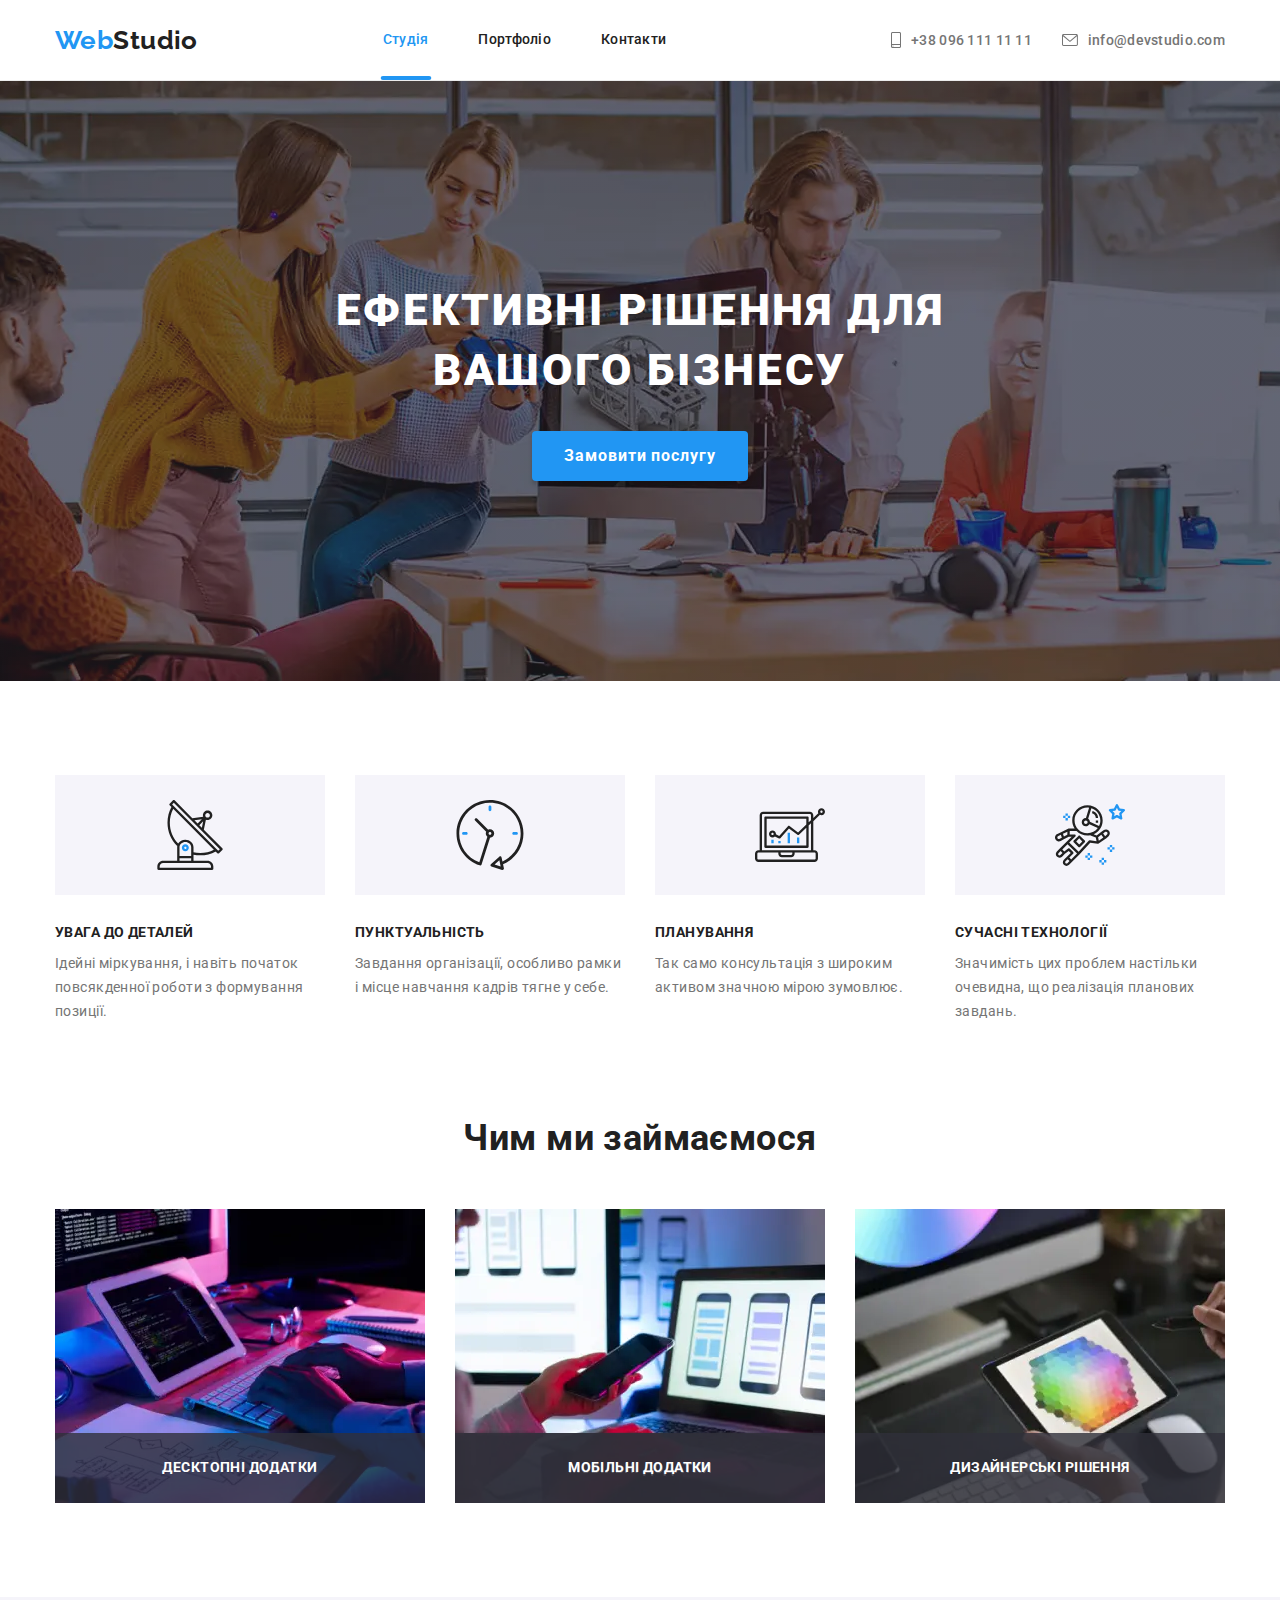
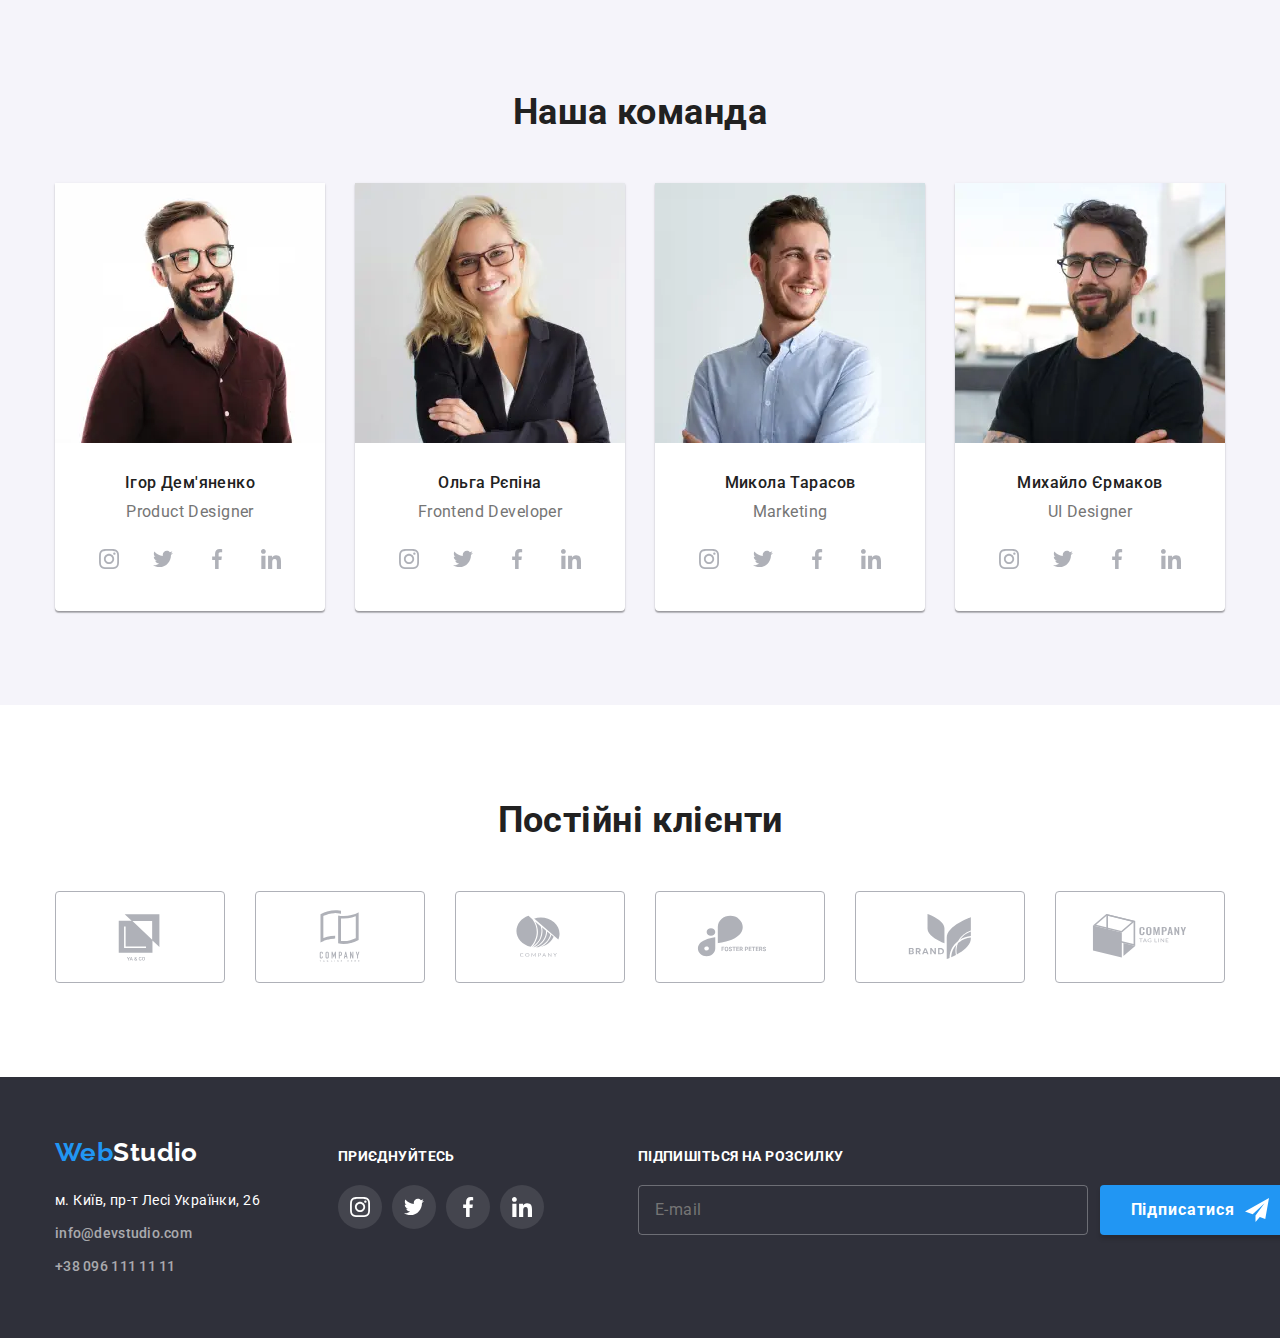
==== commit 9b3e105b: "HW8 fix after review and add portfolio design" ====
--- a/index.html
+++ b/index.html
@@ -97,7 +97,7 @@
       </div>
     </header>
 
-    <main>
+    <main class="main">
       <section class="hero">
         <h1 class="hero__title">Ефективні рішення для вашого бізнесу</h1>
         <button type="button" class="button__hero" data-modal-open>
--- a/css/main.min.css
+++ b/css/main.min.css
@@ -1 +1 @@
-:root{--primary-text-color: #212121;--title-item: #757575;--primary-background-color: #ffffff;--secondary-background-color: #f5f4fa;--color-blue: #2196f3;--color-hero-background: #2f303a;--color-white: #ffffff;--color-black: #000000;--fw-400: 400;--fw-500: 500;--fw-700: 700;--border: #ececec;--shadow-cards-button: 0 4px 4px 0 rgba(0, 0, 0, 0.25);--timing-function-hover: cubic-bezier(0.4, 0, 0.2, 1);--time: 250ms}body{background-color:var(--primary-background-color);color:var(--primary-text-color);font-family:Roboto,sans-serif;font-size:14px;letter-spacing:.03em;font-weight:var(--fw-400);margin:0;width:100%}h1,h2,h3,h4,h5,h6,p{margin:0}.list{list-style:none;margin:0;padding:0}a{text-decoration:none;color:var(--primary-text-color)}img{display:block;max-width:100%;width:100%;height:auto}.container{width:100%;padding-left:15px;padding-right:15px;margin:auto}@media screen and (min-width: 480px){.container{max-width:480px}}@media screen and (min-width: 768px){.container{max-width:768px}}@media screen and (min-width: 1200px){.container{max-width:1200px}}.section{padding:60px 0}@media screen and (min-width: 1200px){.section{padding-top:94px;padding-bottom:94px}}.section-title{font-weight:var(--fw-700);font-size:36px;line-height:1.1667;text-align:center;margin-bottom:30px}@media screen and (min-width: 1200px){.section-title{margin-bottom:50px}}.logo{display:inline-block}.logo--blue,.logo-white,.logo--black{font-family:Raleway,sans-serif;font-weight:var(--fw-700);font-size:26px;line-height:1.1923}.logo--blue{color:var(--color-blue)}.logo-white{color:var(--color-white)}.logo-black{color:var(--color-black)}.backdrop{position:fixed;z-index:1000;top:0;width:100%;height:100%;background-color:rgba(0,0,0,.2);-webkit-transition:opacity var(--time) linear,visibility var(--time) linear;transition:opacity var(--time) linear,visibility var(--time) linear}@media screen and (min-width: 480px){.backdrop{padding-top:93px}}@media screen and (min-width: 768px){.backdrop{padding:0}}.modal{position:absolute;top:50%;left:50%;width:100%;min-height:581px;background-color:var(--color-white);border-radius:5px;opacity:1;z-index:101;overflow:auto;-webkit-transform:translate(-50%, -50%) scale(1);transform:translate(-50%, -50%) scale(1);-webkit-transition:opacity var(--time) var(--timing-function-hover),-webkit-transform var(--time) var(--timing-function-hover);transition:opacity var(--time) var(--timing-function-hover),-webkit-transform var(--time) var(--timing-function-hover);transition:transform var(--time) var(--timing-function-hover),opacity var(--time) var(--timing-function-hover);transition:transform var(--time) var(--timing-function-hover),opacity var(--time) var(--timing-function-hover),-webkit-transform var(--time) var(--timing-function-hover)}.backdrop.is-hidden .modal{-webkit-transform:translate(-50%, -50%) scale(1.5);transform:translate(-50%, -50%) scale(1.5)}@media screen and (min-height: 420px){.modal{-webkit-transform:translate(-50%, -30%);transform:translate(-50%, -30%)}}@media screen and (min-height: 500px){.modal{-webkit-transform:translate(-50%, -40%);transform:translate(-50%, -40%)}}@media screen and (min-height: 580px){.modal{-webkit-transform:translate(-50%, -50%) scale(1.5);transform:translate(-50%, -50%) scale(1.5)}}@media screen and (min-width: 320px){.modal{width:300px}}@media screen and (min-width: 480px){.modal{width:450px}}@media screen and (min-width: 1200px){.modal{width:528px}}.modal__button{position:absolute;right:8px;top:8px;width:30px;height:30px;border:1px solid rgba(0,0,0,.1);border-radius:50%;display:-webkit-box;display:-ms-flexbox;display:flex;-webkit-box-pack:center;-ms-flex-pack:center;justify-content:center;-webkit-box-align:center;-ms-flex-align:center;align-items:center;background-color:rgba(0,0,0,0);cursor:pointer;-webkit-transition-property:fill;transition-property:fill;-webkit-transition-duration:var(--time);transition-duration:var(--time);-webkit-transition-timing-function:var(--timing-function-hover);transition-timing-function:var(--timing-function-hover)}.modal__button:hover,.modal__button:focus{fill:var(--color-blue)}.modal-section{padding:40px}.modal-section__text{display:block;margin-bottom:12px;font-size:20px;line-height:1.15;color:var(--primary-text-color);text-align:center;letter-spacing:.03em}.modal-section__field{display:-webkit-box;display:-ms-flexbox;display:flex;position:relative;-webkit-box-orient:vertical;-webkit-box-direction:normal;-ms-flex-direction:column;flex-direction:column;margin-bottom:10px;font-size:12px;line-height:1.1667;letter-spacing:.01em}.modal-section__field:nth-of-type(4n){margin-bottom:20px}.modal-section__label{margin-bottom:4px;font-size:12px;line-height:1.1667;letter-spacing:.01em;color:var(--title-item)}.modal-section__input{padding:11px 40px;border:1px solid rgba(33,33,33,.2);border-radius:4px;-webkit-transition:border-color var(--time) var(--timing-function-hover),outline var(--time) var(--timing-function-hover);transition:border-color var(--time) var(--timing-function-hover),outline var(--time) var(--timing-function-hover)}.modal-section__input:focus{border-color:var(--color-blue);outline:var(--color-blue)}.modal-section__icon{position:absolute;top:50%;left:12px;fill:var(--title-text-color);-webkit-transition:fill var(--time) var(--timing-function-hover);transition:fill var(--time) var(--timing-function-hover)}.modal-section__field:focus-within>.modal-section__icon{fill:var(--color-blue)}.modal__comment{margin-top:4px;height:120px;resize:none;border:1px solid rgba(33,33,33,.2);border-radius:4px;padding:12px 16px;-webkit-transition:border-color var(--time) var(--timing-function-hover),outline var(--time) var(--timing-function-hover);transition:border-color var(--time) var(--timing-function-hover),outline var(--time) var(--timing-function-hover)}.modal__comment::-webkit-input-placeholder{font-size:12px;line-height:14px;letter-spacing:.01em;color:rgba(117,117,117,.5)}.modal__comment::-moz-placeholder{font-size:12px;line-height:14px;letter-spacing:.01em;color:rgba(117,117,117,.5)}.modal__comment:-ms-input-placeholder{font-size:12px;line-height:14px;letter-spacing:.01em;color:rgba(117,117,117,.5)}.modal__comment::-ms-input-placeholder{font-size:12px;line-height:14px;letter-spacing:.01em;color:rgba(117,117,117,.5)}.modal__comment::placeholder{font-size:12px;line-height:14px;letter-spacing:.01em;color:rgba(117,117,117,.5)}.modal__comment:focus{border-color:var(--color-blue);outline:var(--color-blue)}.checkbox-field{display:-webkit-box;display:-ms-flexbox;display:flex;-webkit-box-align:center;-ms-flex-align:center;align-items:center;padding-left:11px;margin-bottom:30px;color:var(--title-item)}@media screen and (min-width: 768px){.checkbox-field{-ms-flex-wrap:nowrap;flex-wrap:nowrap;font-size:12px;font-weight:400;line-height:1.1667;letter-spacing:.03em;padding-left:8px;width:370px}}@media screen and (max-width: 1200px){.checkbox-field{font-size:14px}}.checkbox-field__input{-webkit-appearance:none;-moz-appearance:none;appearance:none;position:absolute}.checkbox-field__icon{display:inline-block;min-width:16px;height:15px;border:2px solid var(--primary-text-color);border-radius:2px;cursor:pointer}.checkbox-field__input:checked+.checkbox-field__icon{background-color:var(--color-blue);border-color:rgba(0,0,0,0)}.checkbox-field__input:focus+.checkbox-field__icon{-webkit-box-shadow:0px 4px 4px rgba(0,0,0,.15);box-shadow:0px 4px 4px rgba(0,0,0,.15)}.checkbox-field__icon use{opacity:0}.checkbox-field__input:checked+.checkbox-field__icon use{opacity:1}.checkbox-field__text{margin-left:8px;margin-right:8px;font-size:12px;line-height:1.7143;letter-spacing:.03em;white-space:nowrap}@media screen and (min-width: 1200px){.checkbox-field__text{font-size:14px}}.checkbox-field__link{position:relative;display:block;color:var(--color-blue);text-decoration:none;letter-spacing:.03em;line-height:1.7143;white-space:nowrap}.checkbox-field__link::after{position:absolute;bottom:1px;left:0;content:"";width:100%;height:1px;background-color:var(--color-blue)}@media screen and (min-width: 1200px){.checkbox-field__link{font-size:14px}}.checkbox-field__button{font-weight:var(--fw-700);cursor:pointer;font-size:16px;line-height:1.875;-webkit-box-align:center;-ms-flex-align:center;align-items:center;text-align:center;letter-spacing:.06em;min-width:200px;height:50px;border-radius:4px;margin:0 auto;display:block;margin-top:30px;padding:10px 52px;background:var(--color-blue);-webkit-box-shadow:0px 4px 4px rgba(0,0,0,.15);box-shadow:0px 4px 4px rgba(0,0,0,.15);border-width:0;color:var(--color-white);-webkit-transition-property:background-color;transition-property:background-color;-webkit-transition-duration:var(--time);transition-duration:var(--time);-webkit-transition-timing-function:var(--timing-function-hover);transition-timing-function:var(--timing-function-hover)}.checkbox-field__button:focus,.checkbox-field__button:hover{background-color:#188ce8}.hidden{position:absolute;clip:rect(0 0 0 0);width:1px;height:1px;margin:-1px}.is-hidden{opacity:0;visibility:hidden;pointer-events:none}.header-page{position:fixed;left:0;top:0;width:100%;border-bottom:1px solid #ececec;background-color:#fff;z-index:100}.header-page .container{position:relative;max-width:768px;height:80px}@media screen and (min-width: 1200px){.header-page .container{max-width:1200px}}.header-page__nav{display:-webkit-box;display:-ms-flexbox;display:flex;-webkit-box-align:center;-ms-flex-align:center;align-items:center;height:60px;width:100%;z-index:101}.header-page__nav .logo{margin-right:auto}@media screen and (min-width: 768px){.header-page__nav .logo{margin-right:87px}}@media screen and (min-width: 1200px){.header-page__nav .logo{margin-right:92px}}.main-nav,.nav-site,.main-site{display:-webkit-box;display:-ms-flexbox;display:flex;-webkit-box-align:center;-ms-flex-align:center;align-items:center}.main-nav__list{-webkit-box-flex:1;-ms-flex-positive:1;flex-grow:1}@media screen and (min-width: 768px){.main-nav__list{-webkit-box-flex:0;-ms-flex-positive:0;flex-grow:0;display:-webkit-box;display:-ms-flexbox;display:flex;gap:50px;margin-right:auto}}@media screen and (min-width: 1200px){.main-nav__list{margin-left:93px}}.main-nav__list .main-nav__item:not(:last-child){margin-bottom:5px}@media screen and (min-width: 768px){.main-nav__list .main-nav__item:not(:last-child){margin-bottom:0}}.main-nav__list .main-nav__title{position:relative;display:block;padding:15px 0;font-weight:500;font-size:40px;line-height:1.75;font-weight:var(--fw-500);text-align:center;letter-spacing:.02em;-webkit-transition-property:color;transition-property:color;-webkit-transition-duration:var(--time);transition-duration:var(--time);-webkit-transition-timing-function:var(--timing-function-hover);transition-timing-function:var(--timing-function-hover)}.main-nav__list .main-nav__title:hover,.main-nav__list .main-nav__title:focus{color:var(--color-blue)}@media screen and (max-width: 768px){.main-nav__list .main-nav__title{-webkit-box-orient:vertical;-webkit-box-direction:normal;-ms-flex-direction:column;flex-direction:column;-webkit-box-pack:start;-ms-flex-pack:start;justify-content:flex-start}}@media screen and (min-width: 768px){.main-nav__list .main-nav__title{padding:32px 0;font-size:14px;line-height:1.14;text-align:left}}.contacts-list{display:-webkit-box;display:-ms-flexbox;display:flex;-webkit-box-align:start;-ms-flex-align:start;align-items:flex-start;display:flex;-webkit-box-orient:vertical;-webkit-box-direction:normal;-ms-flex-direction:column;flex-direction:column;gap:32px;margin-bottom:64px;-ms-flex-direction:column-reverse;flex-direction:column-reverse}@media screen and (min-width: 768px){.contacts-list{-webkit-box-orient:vertical;-webkit-box-direction:normal;-ms-flex-direction:column;flex-direction:column;-webkit-box-align:start;-ms-flex-align:start;align-items:flex-start;gap:10px;margin-bottom:0}}@media screen and (min-width: 1200px){.contacts-list{margin-left:auto;-webkit-box-orient:horizontal;-webkit-box-direction:reverse;-ms-flex-direction:row-reverse;flex-direction:row-reverse;-ms-flex-wrap:nowrap;flex-wrap:nowrap;-webkit-box-align:center;-ms-flex-align:center;align-items:center;gap:30px}.contacts-listcontacts-list__item+.contacts-list__item{margin-left:50px}}.contacts-list .phone{color:var(--title-item);font-weight:var(--fw-500);line-height:1.1428;letter-spacing:.02em;vertical-align:baseline;display:-webkit-box;display:-ms-flexbox;display:flex;-webkit-box-align:center;-ms-flex-align:center;align-items:center;font-size:34px;-webkit-transition-property:color;transition-property:color;-webkit-transition-duration:var(--time);transition-duration:var(--time);-webkit-transition-timing-function:var(--timing-function-hover);transition-timing-function:var(--timing-function-hover)}.contacts-list .phone:hover,.contacts-list .phone:focus{color:var(--color-blue)}@media screen and (min-width: 768px){.contacts-list .phone{font-size:12px}}@media screen and (min-width: 1200px){.contacts-list .phone{font-size:14px}}.contacts-list .email{color:var(--title-item);font-weight:var(--fw-500);line-height:1.1428;letter-spacing:.02em;vertical-align:baseline;display:-webkit-box;display:-ms-flexbox;display:flex;-webkit-box-align:center;-ms-flex-align:center;align-items:center;font-size:24px;-webkit-transition-property:color;transition-property:color;-webkit-transition-duration:var(--time);transition-duration:var(--time);-webkit-transition-timing-function:var(--timing-function-hover);transition-timing-function:var(--timing-function-hover)}.contacts-list .email:hover,.contacts-list .email:focus{color:var(--color-blue)}@media screen and (min-width: 768px){.contacts-list .email{font-size:12px}}@media screen and (min-width: 1200px){.contacts-list .email{font-size:14px}}.main-nav__title--current{position:relative}@media screen and (min-width: 768px){.main-nav__title--current::after{content:"";position:absolute;width:100%;height:4px;left:0;bottom:0;-webkit-transform:scaleX(1.1);transform:scaleX(1.1);background:var(--color-blue);border-radius:2px}.main-nav__list .main-nav__item .main-nav__title--current{color:var(--color-blue)}}.phone{font-weight:500;letter-spacing:.02em;font-size:14px;line-height:1.16;color:rgba(255,255,255,.6);font-style:normal;-webkit-transition-property:color;transition-property:color;-webkit-transition-duration:var(--time);transition-duration:var(--time);-webkit-transition-timing-function:var(--timing-function-hover);transition-timing-function:var(--timing-function-hover)}.phone:hover,.phone:focus{color:var(--color-blue)}@media screen and (min-width: 768px){.phone{font-size:12px}}@media screen and (min-width: 1200px){.phone{display:-webkit-box;display:-ms-flexbox;display:flex;-webkit-box-align:center;-ms-flex-align:center;align-items:center;line-height:1.7143;font-size:14px}}.email{font-weight:500;letter-spacing:.02em;font-size:14px;line-height:1.16;color:rgba(255,255,255,.6);font-style:normal;-webkit-transition-property:color;transition-property:color;-webkit-transition-duration:var(--time);transition-duration:var(--time);-webkit-transition-timing-function:var(--timing-function-hover);transition-timing-function:var(--timing-function-hover)}.email:hover,.email:focus{color:var(--color-blue)}@media screen and (min-width: 768px){.email{font-size:12px}}@media screen and (min-width: 1200px){.email{display:-webkit-box;display:-ms-flexbox;display:flex;-webkit-box-align:center;-ms-flex-align:center;align-items:center;line-height:1.7143;font-size:14px}}.address:hover,.address:focus{color:var(--color-blue)}.email__icon{display:none}@media screen and (min-width: 768px){.email__icon{display:block;margin-right:8px;fill:currentColor}}@media screen and (min-width: 1200px){.email__icon{display:-webkit-inline-box;display:-ms-inline-flexbox;display:inline-flex;margin-right:10px}}.phone__icon{display:none}@media screen and (min-width: 768px){.phone__icon{display:block;margin-right:8px;fill:currentColor}}@media screen and (min-width: 1200px){.phone__icon{display:-webkit-inline-box;display:-ms-inline-flexbox;display:inline-flex;margin-right:10px}}.header-nav__button{padding:0;display:-webkit-box;display:-ms-flexbox;display:flex;-webkit-box-align:center;-ms-flex-align:center;align-items:center;-webkit-box-pack:center;-ms-flex-pack:center;justify-content:center;background-color:rgba(0,0,0,0);color:#000;border:none;margin-left:auto}.header-nav__button:hover,.header-nav__button:focus{color:var(--color-blue)}.header-nav__button .menu__icon{-webkit-transform:scaleY(1);transform:scaleY(1)}.header-nav__button .cross__icon{-webkit-transform:scaleY(0);transform:scaleY(0)}.header-nav__button.js-close-menu .cross__icon{-webkit-transform:scaleY(1);transform:scaleY(1)}.header-nav__button.js-close-menu .menu__icon{-webkit-transform:scaleY(0);transform:scaleY(0)}@media screen and (min-width: 768px){.header-nav__button{display:none}}.menu__icon,.cross__icon{width:40px;height:40px;fill:currentColor;-webkit-transition:-webkit-transform 500ms cubic-bezier(0.4, 0, 0.2, 1);transition:-webkit-transform 500ms cubic-bezier(0.4, 0, 0.2, 1);transition:transform 500ms cubic-bezier(0.4, 0, 0.2, 1);transition:transform 500ms cubic-bezier(0.4, 0, 0.2, 1), -webkit-transform 500ms cubic-bezier(0.4, 0, 0.2, 1)}.drop-menu{-webkit-box-flex:1;-ms-flex-positive:1;flex-grow:1;display:-webkit-box;display:-ms-flexbox;display:flex;-webkit-box-orient:vertical;-webkit-box-direction:normal;-ms-flex-direction:column;flex-direction:column;position:fixed;top:61px;width:100vw;height:100vh;left:0;z-index:101;padding:0 15px;padding-bottom:48px;background-color:#fff;pointer-events:none;overflow:auto;-webkit-transform:translateY(100%);transform:translateY(100%);-webkit-transition:-webkit-transform 500ms cubic-bezier(0.4, 0, 0.2, 1);transition:-webkit-transform 500ms cubic-bezier(0.4, 0, 0.2, 1);transition:transform 500ms cubic-bezier(0.4, 0, 0.2, 1);transition:transform 500ms cubic-bezier(0.4, 0, 0.2, 1), -webkit-transform 500ms cubic-bezier(0.4, 0, 0.2, 1)}.drop-menu.is-open{-webkit-transform:translateY(0%);transform:translateY(0%);pointer-events:all}@media screen and (min-width: 768px){.drop-menu{-webkit-box-flex:0;-ms-flex-positive:0;flex-grow:0;-webkit-box-orient:horizontal;-webkit-box-direction:normal;-ms-flex-direction:row;flex-direction:row;-webkit-box-align:center;-ms-flex-align:center;align-items:center;position:static;padding:0;margin:0;height:80px;overflow:hidden;background-color:rgba(0,0,0,0);pointer-events:all;-webkit-transform:translateY(0%);transform:translateY(0%)}}@media screen and (min-width: 768px)and (min-width: 1200px){.drop-menu{height:80px}}.drop-menu .main-nav__list{-webkit-box-flex:1;-ms-flex-positive:1;flex-grow:1}@media screen and (min-width: 768px){.drop-menu .main-nav__list{-webkit-box-flex:0;-ms-flex-positive:0;flex-grow:0;display:-webkit-box;display:-ms-flexbox;display:flex;gap:50px;margin-right:auto}}.main-social-list{display:-webkit-box;display:-ms-flexbox;display:flex;-ms-flex-wrap:wrap;flex-wrap:wrap;-webkit-box-align:center;-ms-flex-align:center;align-items:center;-webkit-box-pack:center;-ms-flex-pack:center;justify-content:center;gap:10px;margin-bottom:48px}@media screen and (min-width: 768px){.main-social-list{display:none}}.main-social-list__item:not(:last-child)::after{content:"";border-style:solid;border-color:rgba(33,33,33,.2);border-width:1px;-webkit-transform:rotate(90deg);transform:rotate(90deg);margin-left:10px}.main-social__link{font-weight:500;font-size:18px;line-height:1.22;letter-spacing:.02em;color:var(--color-blue);-webkit-transition:color 250ms cubic-bezier(0.4, 0, 0.2, 1);transition:color 250ms cubic-bezier(0.4, 0, 0.2, 1)}.main-social__link:hover,.main-social__link:focus{color:#757575}.main-nav__item .main-nav__title{text-align:left;padding-bottom:32px;padding-top:0px}@media screen and (min-width: 768px){.main-nav__item .main-nav__title{text-align:center;padding-top:15px}}@media screen and (min-width: 768px){.main-nav__item .main-nav__title{padding-top:32px}}.hero{max-width:1600px;height:600px;text-align:center;padding-top:200px;padding-bottom:200px;margin-left:auto;margin-right:auto;background-image:-webkit-gradient(linear, left top, right top, from(rgba(47, 48, 58, 0.4)), to(rgba(47, 48, 58, 0.4))),url(../images/hero-bg_1x_480w.jpg);background-image:linear-gradient(to right, rgba(47, 48, 58, 0.4), rgba(47, 48, 58, 0.4)),url(../images/hero-bg_1x_480w.jpg);background-position:center;background-size:cover;background-repeat:no-repeat;background-color:var(--color-hero-background);background-image:-webkit-gradient(linear, left top, right top, from(rgba(47, 48, 58, 0.4)), to(rgba(47, 48, 58, 0.4))),url(../images/hero-bg_1x_480w.webp);background-image:linear-gradient(to right, rgba(47, 48, 58, 0.4), rgba(47, 48, 58, 0.4)),url(../images/hero-bg_1x_480w.webp)}@media screen and (min-device-pixel-ratio: 2),(-webkit-min-device-pixel-ratio: 2),(min-resolution: 192dpi),(min-resolution: 2dppx){.hero{background-image:-webkit-gradient(linear, left top, right top, from(rgba(47, 48, 58, 0.4)), to(rgba(47, 48, 58, 0.4))),url(../images/hero-bg_2x_480w.jpg);background-image:linear-gradient(to right, rgba(47, 48, 58, 0.4), rgba(47, 48, 58, 0.4)),url(../images/hero-bg_2x_480w.jpg);background-image:-webkit-gradient(linear, left top, right top, from(rgba(47, 48, 58, 0.4)), to(rgba(47, 48, 58, 0.4))),url(../images/hero-bg_2x_480w.webp);background-image:linear-gradient(to right, rgba(47, 48, 58, 0.4), rgba(47, 48, 58, 0.4)),url(../images/hero-bg_2x_480w.webp)}}@media screen and (min-device-pixel-ratio: 3),(-webkit-min-device-pixel-ratio: 3),(min-resolution: 288dpi),(min-resolution: 3dppx){.hero{background-image:-webkit-gradient(linear, left top, right top, from(rgba(47, 48, 58, 0.4)), to(rgba(47, 48, 58, 0.4))),url(../images/hero-bg_3x_480w.jpg);background-image:linear-gradient(to right, rgba(47, 48, 58, 0.4), rgba(47, 48, 58, 0.4)),url(../images/hero-bg_3x_480w.jpg);background-image:-webkit-gradient(linear, left top, right top, from(rgba(47, 48, 58, 0.4)), to(rgba(47, 48, 58, 0.4))),url(../images/hero-bg_3x_480w.webp);background-image:linear-gradient(to right, rgba(47, 48, 58, 0.4), rgba(47, 48, 58, 0.4)),url(../images/hero-bg_3x_480w.webp)}}@media screen and (min-width: 480px){.hero{background-image:-webkit-gradient(linear, left top, right top, from(rgba(47, 48, 58, 0.4)), to(rgba(47, 48, 58, 0.4))),url(../images/hero-bg_1x_768w.jpg);background-image:linear-gradient(to right, rgba(47, 48, 58, 0.4), rgba(47, 48, 58, 0.4)),url(../images/hero-bg_1x_768w.jpg);background-image:-webkit-gradient(linear, left top, right top, from(rgba(47, 48, 58, 0.4)), to(rgba(47, 48, 58, 0.4))),url(../images/hero-bg_1x_768w.webp);background-image:linear-gradient(to right, rgba(47, 48, 58, 0.4), rgba(47, 48, 58, 0.4)),url(../images/hero-bg_1x_768w.webp)}}@media screen and (min-width: 480px)and (min-device-pixel-ratio: 2),screen and (min-width: 480px)and (-webkit-min-device-pixel-ratio: 2),screen and (min-width: 480px)and (min-resolution: 192dpi),screen and (min-width: 480px)and (min-resolution: 2dppx){.hero{background-image:-webkit-gradient(linear, left top, right top, from(rgba(47, 48, 58, 0.4)), to(rgba(47, 48, 58, 0.4))),url(../images/hero-bg_2x_768w.jpg);background-image:linear-gradient(to right, rgba(47, 48, 58, 0.4), rgba(47, 48, 58, 0.4)),url(../images/hero-bg_2x_768w.jpg);background-image:-webkit-gradient(linear, left top, right top, from(rgba(47, 48, 58, 0.4)), to(rgba(47, 48, 58, 0.4))),url(../images/hero-bg_2x_768w.webp);background-image:linear-gradient(to right, rgba(47, 48, 58, 0.4), rgba(47, 48, 58, 0.4)),url(../images/hero-bg_2x_768w.webp)}}@media screen and (min-width: 480px)and (min-device-pixel-ratio: 3),screen and (min-width: 480px)and (-webkit-min-device-pixel-ratio: 3),screen and (min-width: 480px)and (min-resolution: 288dpi),screen and (min-width: 480px)and (min-resolution: 3dppx){.hero{background-image:-webkit-gradient(linear, left top, right top, from(rgba(47, 48, 58, 0.4)), to(rgba(47, 48, 58, 0.4))),url(../images/hero-bg_3x_768w.jpg);background-image:linear-gradient(to right, rgba(47, 48, 58, 0.4), rgba(47, 48, 58, 0.4)),url(../images/hero-bg_3x_768w.jpg);background-image:-webkit-gradient(linear, left top, right top, from(rgba(47, 48, 58, 0.4)), to(rgba(47, 48, 58, 0.4))),url(../images/hero-bg_3x_768w.webp);background-image:linear-gradient(to right, rgba(47, 48, 58, 0.4), rgba(47, 48, 58, 0.4)),url(../images/hero-bg_3x_768w.webp)}}@media screen and (min-width: 768px){.hero{background-image:-webkit-gradient(linear, left top, right top, from(rgba(47, 48, 58, 0.4)), to(rgba(47, 48, 58, 0.4))),url(../images/hero-bg_1x_1200w.jpg);background-image:linear-gradient(to right, rgba(47, 48, 58, 0.4), rgba(47, 48, 58, 0.4)),url(../images/hero-bg_1x_1200w.jpg);background-image:-webkit-gradient(linear, left top, right top, from(rgba(47, 48, 58, 0.4)), to(rgba(47, 48, 58, 0.4))),url(../images/hero-bg_1x_1200w.webp);background-image:linear-gradient(to right, rgba(47, 48, 58, 0.4), rgba(47, 48, 58, 0.4)),url(../images/hero-bg_1x_1200w.webp)}}@media screen and (min-width: 768px)and (min-device-pixel-ratio: 2),screen and (min-width: 768px)and (-webkit-min-device-pixel-ratio: 2),screen and (min-width: 768px)and (min-resolution: 192dpi),screen and (min-width: 768px)and (min-resolution: 2dppx){.hero{background-image:-webkit-gradient(linear, left top, right top, from(rgba(47, 48, 58, 0.4)), to(rgba(47, 48, 58, 0.4))),url(../images/hero-bg_2x_1200w.jpg);background-image:linear-gradient(to right, rgba(47, 48, 58, 0.4), rgba(47, 48, 58, 0.4)),url(../images/hero-bg_2x_1200w.jpg);background-image:-webkit-gradient(linear, left top, right top, from(rgba(47, 48, 58, 0.4)), to(rgba(47, 48, 58, 0.4))),url(../images/hero-bg_2x_1200w.webp);background-image:linear-gradient(to right, rgba(47, 48, 58, 0.4), rgba(47, 48, 58, 0.4)),url(../images/hero-bg_2x_1200w.webp)}}@media screen and (min-width: 768px)and (min-device-pixel-ratio: 3),screen and (min-width: 768px)and (-webkit-min-device-pixel-ratio: 3),screen and (min-width: 768px)and (min-resolution: 288dpi),screen and (min-width: 768px)and (min-resolution: 3dppx){.hero{background-image:-webkit-gradient(linear, left top, right top, from(rgba(47, 48, 58, 0.4)), to(rgba(47, 48, 58, 0.4))),url(../images/hero-bg_3x_1200w.jpg);background-image:linear-gradient(to right, rgba(47, 48, 58, 0.4), rgba(47, 48, 58, 0.4)),url(../images/hero-bg_3x_1200w.jpg);background-image:-webkit-gradient(linear, left top, right top, from(rgba(47, 48, 58, 0.4)), to(rgba(47, 48, 58, 0.4))),url(../images/hero-bg_3x_1200w.webp);background-image:linear-gradient(to right, rgba(47, 48, 58, 0.4), rgba(47, 48, 58, 0.4)),url(../images/hero-bg_3x_1200w.webp)}}@media screen and (min-width: 768px)and (min-width: 1200px){.hero{padding:200px 0;margin-top:80px}}.hero__title{color:var(--color-white);font-weight:900;font-size:26px;line-height:1.3636;letter-spacing:.06em;text-transform:uppercase;margin:0 auto}@media screen and (min-width: 768px){.hero__title{width:360px}}@media screen and (min-width: 1200px){.hero__title{font-size:44px;width:696px}}.button__hero{cursor:pointer;font-weight:var(--fw-700);font-size:16px;line-height:1.875;letter-spacing:.06em;border-radius:4px;padding:10px 32px;min-width:200px;margin-top:30px;background:var(--color-blue);-webkit-box-shadow:0px 4px 4px rgba(0,0,0,.15);box-shadow:0px 4px 4px rgba(0,0,0,.15);border-width:0;color:var(--color-white);-webkit-transition-property:background-color;transition-property:background-color;-webkit-transition-duration:var(--time);transition-duration:var(--time);-webkit-transition-timing-function:var(--timing-function-hover);transition-timing-function:var(--timing-function-hover)}.button__hero:hover,.button__hero:focus{background-color:#188ce8}.features__row{display:-webkit-box;display:-ms-flexbox;display:flex;-ms-flex-wrap:wrap;flex-wrap:wrap;-webkit-box-pack:center;-ms-flex-pack:center;justify-content:center;-webkit-box-orient:vertical;-webkit-box-direction:normal;-ms-flex-direction:column;flex-direction:column;gap:30px}@media screen and (min-width: 768px){.features__row{-webkit-box-orient:horizontal;-webkit-box-direction:normal;-ms-flex-direction:row;flex-direction:row}}@media screen and (min-width: 1200px){.features__row{display:-webkit-box;display:-ms-flexbox;display:flex}}.features__row>.features__body{width:100%}@media screen and (min-width: 768px){.features__body{-ms-flex-preferred-size:calc((100% - 30px)/2);flex-basis:calc((100% - 30px)/2)}}@media screen and (min-width: 1200px){.features__body{-ms-flex-preferred-size:calc((100% - 90px)/4);flex-basis:calc((100% - 90px)/4)}}.features__bgc-img{display:-webkit-box;display:-ms-flexbox;display:flex;-webkit-box-pack:center;-ms-flex-pack:center;justify-content:center;-webkit-box-align:center;-ms-flex-align:center;align-items:center;background-color:#f5f4fa;height:120px;margin-bottom:30px}.features__body-img{fill:currentColor}.features__title{font-size:14px;font-weight:var(--fw-700);line-height:1.14;text-transform:uppercase;margin-bottom:10px}.features__text{color:var(--title-item);line-height:1.7143}.work{display:none;padding-top:0}@media screen and (min-width: 1200px){.work{display:block}}.work__list{display:-webkit-box;display:-ms-flexbox;display:flex;-webkit-box-orient:horizontal;-webkit-box-direction:normal;-ms-flex-direction:row;flex-direction:row;gap:30px}.work__list-item{-ms-flex-preferred-size:calc((100% - 60px)/3);flex-basis:calc((100% - 60px)/3);position:relative}.work__list-text{padding-top:27px;padding-bottom:27px;font-weight:700;font-size:14px;line-height:1.14;text-align:center;letter-spacing:.03em;text-transform:uppercase;color:var(--color-white);width:100%;height:70px;background-color:rgba(47,48,58,.8);position:absolute;bottom:0}.team{background-color:var(--secondary-background-color)}.team__list{display:-webkit-box;display:-ms-flexbox;display:flex;-webkit-box-orient:vertical;-webkit-box-direction:normal;-ms-flex-direction:column;flex-direction:column;gap:30px}@media screen and (min-width: 768px){.team__list{-ms-flex-wrap:wrap;flex-wrap:wrap;-webkit-box-orient:horizontal;-webkit-box-direction:normal;-ms-flex-direction:row;flex-direction:row}}.team__list>.team__item{margin-top:0;background:var(--primary-background-color);-webkit-box-shadow:0px 1px 3px rgba(0,0,0,.12),0px 1px 1px rgba(0,0,0,.14),0px 2px 1px rgba(0,0,0,.2);box-shadow:0px 1px 3px rgba(0,0,0,.12),0px 1px 1px rgba(0,0,0,.14),0px 2px 1px rgba(0,0,0,.2);border-radius:0px 0px 4px 4px}@media screen and (min-width: 768px){.team__item{-ms-flex-preferred-size:calc((100% - 30px)/2);flex-basis:calc((100% - 30px)/2)}}@media screen and (min-width: 1200px){.team__item{-ms-flex-preferred-size:calc((100% - 90px)/4);flex-basis:calc((100% - 90px)/4)}}.team__border{padding:30px 10px;padding-bottom:24px;-webkit-box-flex:1;-ms-flex-positive:1;flex-grow:1}@media screen and (min-width: 1200px){.team__border{padding-bottom:30px}}.team__title{font-weight:var(--fw-500);font-size:16px;line-height:1.1875;margin-bottom:10px;text-align:center}.team__job-title{color:var(--title-item);font-size:16px;line-height:1.1875;text-align:center;margin-bottom:13px}@media screen and (min-width: 780px){.team__job-title{margin-bottom:16px}}.social-list{display:-webkit-box;display:-ms-flexbox;display:flex;-webkit-box-pack:center;-ms-flex-pack:center;justify-content:center;gap:10px}.social-list__item{width:44px;height:44px}.social-list__link{width:100%;height:100%;border-radius:50%;display:-webkit-box;display:-ms-flexbox;display:flex;-webkit-box-orient:vertical;-webkit-box-direction:normal;-ms-flex-direction:column;flex-direction:column;-webkit-box-align:center;-ms-flex-align:center;align-items:center;-webkit-box-pack:center;-ms-flex-pack:center;justify-content:center;color:#afb1b8;-webkit-transition-property:background-color,color;transition-property:background-color,color;-webkit-transition-duration:var(--time);transition-duration:var(--time);-webkit-transition-timing-function:var(--timing-function-hover);transition-timing-function:var(--timing-function-hover)}.social-list__link:hover,.social-list__link:focus{background-color:var(--color-blue);color:var(--color-white)}.social-list__icon{fill:currentColor}.brands__list{display:-webkit-box;display:-ms-flexbox;display:flex;-ms-flex-wrap:wrap;flex-wrap:wrap;-webkit-box-pack:center;-ms-flex-pack:center;justify-content:center;-webkit-box-align:center;-ms-flex-align:center;align-items:center;gap:30px}.brands__item{-ms-flex-wrap:wrap;flex-wrap:wrap;-webkit-box-orient:horizontal;-webkit-box-direction:normal;-ms-flex-direction:row;flex-direction:row;-ms-flex-preferred-size:calc((100% - 30px)/2);flex-basis:calc((100% - 30px)/2);width:170px;height:92px;border-radius:4px;color:#afb1b8}@media screen and (min-width: 768px){.brands__item{-ms-flex-preferred-size:calc((100% - 60px)/3);flex-basis:calc((100% - 60px)/3)}}@media screen and (min-width: 1200px){.brands__item{-ms-flex-preferred-size:calc((100% - 150px)/6);flex-basis:calc((100% - 150px)/6)}}.brands__link{display:-webkit-box;display:-ms-flexbox;display:flex;-webkit-box-pack:center;-ms-flex-pack:center;justify-content:center;-webkit-box-align:center;-ms-flex-align:center;align-items:center;border:1px solid #afb1b8;border-radius:4px;color:#afb1b8;height:92px;fill:currentColor;-webkit-transition-property:border,color;transition-property:border,color;-webkit-transition-duration:var(--time);transition-duration:var(--time);-webkit-transition-timing-function:var(--timing-function-hover);transition-timing-function:var(--timing-function-hover)}.brands__link:hover,.brands__link:focus{color:var(--color-blue);border-color:var(--color-blue)}.brands__icon{fill:currentColor}.footer{background-color:var(--color-hero-background);padding:60px 0}.footer__container{display:-webkit-box;display:-ms-flexbox;display:flex;-webkit-box-orient:vertical;-webkit-box-direction:normal;-ms-flex-direction:column;flex-direction:column;-ms-flex-wrap:wrap;flex-wrap:wrap;-webkit-box-align:center;-ms-flex-align:center;align-items:center;gap:60px}@media screen and (min-width: 768px){.footer__container{-webkit-box-orient:horizontal;-webkit-box-direction:normal;-ms-flex-direction:row;flex-direction:row;-webkit-box-align:baseline;-ms-flex-align:baseline;align-items:baseline;-ms-flex-pack:distribute;justify-content:space-around;-ms-flex-wrap:wrap;flex-wrap:wrap}}@media screen and (min-width: 1200px){.footer__container{gap:0px;-ms-flex-wrap:nowrap;flex-wrap:nowrap}}.contacts__logo{margin-bottom:28px;text-align:center}@media screen and (min-width: 1200px){.contacts__logo{margin-bottom:20px;margin-right:70px;text-align:left}}.contacts__list{display:-webkit-box;display:-ms-flexbox;display:flex;-webkit-box-align:center;-ms-flex-align:center;align-items:center;-webkit-box-orient:vertical;-webkit-box-direction:normal;-ms-flex-direction:column;flex-direction:column}@media screen and (min-width: 1170px){.contacts__list{display:block}}.contacts__item:not(:last-child){margin-bottom:12px}@media screen and (min-width: 768px){.contacts__item:not(:last-child){margin-bottom:12px}}@media screen and (min-width: 1200px){.contacts__item:not(:last-child){margin-bottom:9px}}.address{color:var(--color-white);line-height:1.7143;font-style:normal;-webkit-transition-property:color;transition-property:color;-webkit-transition-duration:var(--time);transition-duration:var(--time);-webkit-transition-timing-function:var(--timing-function-hover);transition-timing-function:var(--timing-function-hover)}.address:hover,.address:focus{color:var(--color-blue)}@media screen and (min-width: 1200px){.social{margin-right:auto;margin-left:70px}}.social__text{margin-bottom:20px;color:#fff;text-transform:uppercase;font-weight:var(--fw-700);font-size:14px;line-height:1.14;letter-spacing:.03em;text-align:center}@media screen and (min-width: 1200px){.social__text{text-align:left}}.social__list{display:-webkit-box;display:-ms-flexbox;display:flex;-webkit-box-pack:left;-ms-flex-pack:left;justify-content:left;gap:10px}.social__item{width:44px;height:44px}.social__link{width:100%;height:100%;border-radius:50%;display:-webkit-box;display:-ms-flexbox;display:flex;-webkit-box-align:center;-ms-flex-align:center;align-items:center;-webkit-box-pack:center;-ms-flex-pack:center;justify-content:center;color:var(--color-white);background-color:rgba(255,255,255,.1);-webkit-transition-property:background-color;transition-property:background-color;-webkit-transition-duration:var(--time);transition-duration:var(--time);-webkit-transition-timing-function:var(--timing-function-hover);transition-timing-function:var(--timing-function-hover)}.social__link:hover,.social__link:focus{background-color:var(--color-blue)}.social__icon{fill:currentColor}@media screen and (min-width: 768px)and (max-width: 1200px){.sign-up{-webkit-box-pack:center;-ms-flex-pack:center;justify-content:center}}@media screen and (min-width: 1200px){.sign-up__form{margin-left:94px;margin-bottom:0;margin-right:0}}.sign-up__title{display:block;font-family:"Roboto";font-style:normal;font-weight:700;font-size:14px;line-height:1.14;letter-spacing:.03em;text-transform:uppercase;text-align:center;color:#fff}@media screen and (min-width: 1200px){.sign-up__title{text-align:left;margin-bottom:20px}}.sign-up__row{display:-webkit-box;display:-ms-flexbox;display:flex;-webkit-box-orient:vertical;-webkit-box-direction:normal;-ms-flex-direction:column;flex-direction:column;-ms-flex-wrap:wrap;flex-wrap:wrap;-webkit-box-align:center;-ms-flex-align:center;align-items:center;gap:20px}@media screen and (min-width: 768px){.sign-up__row{-webkit-box-orient:vertical;-webkit-box-direction:normal;-ms-flex-direction:column;flex-direction:column;-webkit-box-pack:center;-ms-flex-pack:center;justify-content:center}}@media screen and (min-width: 1200px){.sign-up__row{gap:0px;-ms-flex-wrap:nowrap;flex-wrap:nowrap;-webkit-box-orient:horizontal;-webkit-box-direction:normal;-ms-flex-direction:row;flex-direction:row}}.sign-up__email{padding:15px 16px;width:100%;height:50px;background-color:rgba(0,0,0,0);border:1px solid rgba(255,255,255,.3);border-radius:4px;font-weight:var(--fw-400);font-size:16px;line-height:1.25;letter-spacing:.03em;color:rgba(255,255,255,.6);-webkit-transition-property:outline;transition-property:outline;-webkit-transition-duration:var(--time);transition-duration:var(--time);-webkit-transition-timing-function:var(--timing-function-hover);transition-timing-function:var(--timing-function-hover)}.sign-up__email:focus{outline:1px solid var(--color-blue)}@media screen and (min-width: 480px){.sign-up__email{width:450px}}.sign-up__button{display:-webkit-box;display:-ms-flexbox;display:flex;cursor:pointer;margin-left:12px;width:200px;height:50px;border-width:0;background:var(--color-blue);-webkit-box-shadow:0px 4px 4px rgba(0,0,0,.15);box-shadow:0px 4px 4px rgba(0,0,0,.15);border-radius:4px;border-color:#2196f3;font-weight:var(--fw-700);font-size:16px;line-height:1.88;-webkit-box-pack:center;-ms-flex-pack:center;justify-content:center;-webkit-box-align:center;-ms-flex-align:center;align-items:center;gap:10px;letter-spacing:.06em;color:var(--color-white);-webkit-transition-property:background-color;transition-property:background-color;-webkit-transition-duration:var(--time);transition-duration:var(--time);-webkit-transition-timing-function:var(--timing-function-hover);transition-timing-function:var(--timing-function-hover)}.sign-up__button:hover,.sign-up__button:focus{background-color:#188ce8}.sign-up__icon{fill:var(--color-white);-webkit-box-pack:center;-ms-flex-pack:center;justify-content:center;-webkit-box-align:center;-ms-flex-align:center;align-items:center}.portfolio__list{display:-webkit-box;display:-ms-flexbox;display:flex;-webkit-box-pack:center;-ms-flex-pack:center;justify-content:center;margin-bottom:50px;gap:8px}.portfolio__button{cursor:pointer;font-weight:var(--fw-500);font-size:16px;line-height:1.625;text-align:center;padding:6px 25px;border-radius:4px;border:none;background-color:var(-secondary-background-color);-webkit-transition-property:color,background-color,-webkit-filter;transition-property:color,background-color,-webkit-filter;transition-property:color,background-color,filter;transition-property:color,background-color,filter,-webkit-filter;-webkit-transition-duration:var(--time);transition-duration:var(--time);-webkit-transition-timing-function:var(--timing-function-hover);transition-timing-function:var(--timing-function-hover)}.portfolio__button:hover,.portfolio__button:focus{background-color:var(--color-blue);color:var(--color-white);-webkit-filter:drop-shadow(0px 4px 4px rgba(0, 0, 0, 0.25));filter:drop-shadow(0px 4px 4px rgba(0, 0, 0, 0.25))}.portfolio__button--current{background-color:var(--color-blue);color:var(--color-white);-webkit-box-shadow:0px 3px 1px rgba(0,0,0,.1),0px 1px 2px rgba(0,0,0,.08),0px 2px 2px rgba(0,0,0,.12);box-shadow:0px 3px 1px rgba(0,0,0,.1),0px 1px 2px rgba(0,0,0,.08),0px 2px 2px rgba(0,0,0,.12)}.projects{display:-webkit-box;display:-ms-flexbox;display:flex;-ms-flex-wrap:wrap;flex-wrap:wrap;gap:30px}.projects__item{-ms-flex-preferred-size:calc((100% - 60px)/3);flex-basis:calc((100% - 60px)/3);-webkit-transition-property:-webkit-box-shadow;transition-property:-webkit-box-shadow;transition-property:box-shadow;transition-property:box-shadow, -webkit-box-shadow;-webkit-transition-duration:var(--time);transition-duration:var(--time);-webkit-transition-timing-function:var(--timing-function-hover);transition-timing-function:var(--timing-function-hover)}.projects__item:hover,.projects__item:focus{-webkit-box-shadow:0px 1px 1px rgba(0,0,0,.12),0px 4px 4px rgba(0,0,0,.06),1px 4px 6px rgba(0,0,0,.16);box-shadow:0px 1px 1px rgba(0,0,0,.12),0px 4px 4px rgba(0,0,0,.06),1px 4px 6px rgba(0,0,0,.16)}.projects__wrap{position:relative;overflow:hidden}.projects__text{position:absolute;top:0;background-color:rgba(33,150,243,.9);color:var(--color-white);font-weight:var(--fw-400);font-size:18px;line-height:1.5556;letter-spacing:.03em;padding:63px 24px;height:100%;-webkit-transform:translateY(100%);transform:translateY(100%);-webkit-transition:-webkit-transform var(--time) linear;transition:-webkit-transform var(--time) linear;transition:transform var(--time) linear;transition:transform var(--time) linear, -webkit-transform var(--time) linear;overflow:auto}.projects__item:hover .projects__text{-webkit-transform:translateY(0);transform:translateY(0)}.projects__border{padding:20px 24px;border-right:1px solid var(--border);border-bottom:1px solid var(--border);border-left:1px solid var(--border)}.projects__name{font-weight:var(--fw-700);font-size:18px;line-height:2;letter-spacing:.06em;margin-bottom:4px}.projects__example{color:var(--title-item);font-size:16px;line-height:1.875}/*# sourceMappingURL=main.min.css.map */+:root{--primary-text-color: #212121;--title-item: #757575;--primary-background-color: #ffffff;--secondary-background-color: #f5f4fa;--color-blue: #2196f3;--color-hero-background: #2f303a;--color-white: #ffffff;--color-black: #000000;--fw-400: 400;--fw-500: 500;--fw-700: 700;--border: #ececec;--shadow-cards-button: 0 4px 4px 0 rgba(0, 0, 0, 0.25);--timing-function-hover: cubic-bezier(0.4, 0, 0.2, 1);--time: 250ms}body{background-color:var(--primary-background-color);color:var(--primary-text-color);font-family:Roboto,sans-serif;font-size:14px;letter-spacing:.03em;font-weight:var(--fw-400);margin:0;width:100%}h1,h2,h3,h4,h5,h6,p{margin:0}.list{list-style:none;margin:0;padding:0}a{text-decoration:none;color:var(--primary-text-color)}img{display:block;max-width:100%;width:100%;height:auto}.container{width:100%;padding-left:15px;padding-right:15px;margin:auto}@media screen and (min-width: 480px){.container{max-width:480px}}@media screen and (min-width: 768px){.container{max-width:768px}}@media screen and (min-width: 1200px){.container{max-width:1200px}}.section{padding:60px 0}@media screen and (min-width: 1200px){.section{padding-top:94px;padding-bottom:94px}}.section-title{font-weight:var(--fw-700);font-size:36px;line-height:1.1667;text-align:center;margin-bottom:30px}@media screen and (min-width: 1200px){.section-title{margin-bottom:50px}}.logo{display:inline-block}.logo--blue,.logo-white,.logo--black{font-family:Raleway,sans-serif;font-weight:var(--fw-700);font-size:26px;line-height:1.1923}.logo--blue{color:var(--color-blue)}.logo-white{color:var(--color-white)}.logo-black{color:var(--color-black)}.backdrop{position:fixed;z-index:1000;top:0;width:100vw;height:100vh;overflow:auto;background-color:rgba(0,0,0,.2);-webkit-transition:opacity var(--time) linear,visibility var(--time) linear;transition:opacity var(--time) linear,visibility var(--time) linear}@media screen and (min-width: 480px){.backdrop{padding-top:93px}}@media screen and (min-width: 768px){.backdrop{padding:0}}.modal{position:absolute;top:50%;left:50%;width:90%;min-height:581px;background-color:var(--color-white);border-radius:5px;opacity:1;overflow:auto;-webkit-transform:translate(-50%, -50%) scale(1);transform:translate(-50%, -50%) scale(1);-webkit-transition:opacity var(--time) var(--timing-function-hover),-webkit-transform var(--time) var(--timing-function-hover);transition:opacity var(--time) var(--timing-function-hover),-webkit-transform var(--time) var(--timing-function-hover);transition:transform var(--time) var(--timing-function-hover),opacity var(--time) var(--timing-function-hover);transition:transform var(--time) var(--timing-function-hover),opacity var(--time) var(--timing-function-hover),-webkit-transform var(--time) var(--timing-function-hover)}.backdrop.is-hidden .modal{-webkit-transform:translate(-50%, -50%) scale(1.5);transform:translate(-50%, -50%) scale(1.5)}@media screen and (min-height: 420px){.modal{-webkit-transform:translate(-50%, -30%);transform:translate(-50%, -30%)}}@media screen and (min-height: 500px){.modal{-webkit-transform:translate(-50%, -40%);transform:translate(-50%, -40%)}}@media screen and (min-height: 580px){.modal{-webkit-transform:translate(-50%, -50%);transform:translate(-50%, -50%)}}@media screen and (min-width: 480px){.modal{width:450px}}@media screen and (min-width: 1200px){.modal{width:528px}}.modal__button{position:absolute;right:8px;top:8px;width:30px;height:30px;border:1px solid rgba(0,0,0,.1);border-radius:50%;display:-webkit-box;display:-ms-flexbox;display:flex;-webkit-box-pack:center;-ms-flex-pack:center;justify-content:center;-webkit-box-align:center;-ms-flex-align:center;align-items:center;background-color:rgba(0,0,0,0);cursor:pointer;-webkit-transition-property:fill;transition-property:fill;-webkit-transition-duration:var(--time);transition-duration:var(--time);-webkit-transition-timing-function:var(--timing-function-hover);transition-timing-function:var(--timing-function-hover)}.modal__button:hover,.modal__button:focus{fill:var(--color-blue)}.modal-section{padding:40px}.modal-section__text{display:block;margin-bottom:12px;font-size:20px;line-height:1.15;color:var(--primary-text-color);text-align:center;letter-spacing:.03em}.modal-section__field{display:-webkit-box;display:-ms-flexbox;display:flex;position:relative;-webkit-box-orient:vertical;-webkit-box-direction:normal;-ms-flex-direction:column;flex-direction:column;margin-bottom:10px;font-size:12px;line-height:1.1667;letter-spacing:.01em}.modal-section__field:nth-of-type(4n){margin-bottom:20px}.modal-section__label{margin-bottom:4px;font-size:12px;line-height:1.1667;letter-spacing:.01em;color:var(--title-item)}.modal-section__input{padding:11px 40px;border:1px solid rgba(33,33,33,.2);border-radius:4px;-webkit-transition:border-color var(--time) var(--timing-function-hover),outline var(--time) var(--timing-function-hover);transition:border-color var(--time) var(--timing-function-hover),outline var(--time) var(--timing-function-hover)}.modal-section__input:focus{border-color:var(--color-blue);outline:var(--color-blue)}.modal-section__icon{position:absolute;top:50%;left:12px;fill:var(--title-text-color);-webkit-transition:fill var(--time) var(--timing-function-hover);transition:fill var(--time) var(--timing-function-hover)}.modal-section__field:focus-within>.modal-section__icon{fill:var(--color-blue)}.modal__comment{margin-top:4px;height:120px;resize:none;border:1px solid rgba(33,33,33,.2);border-radius:4px;padding:12px 16px;-webkit-transition:border-color var(--time) var(--timing-function-hover),outline var(--time) var(--timing-function-hover);transition:border-color var(--time) var(--timing-function-hover),outline var(--time) var(--timing-function-hover)}.modal__comment::-webkit-input-placeholder{font-size:12px;line-height:14px;letter-spacing:.01em;color:rgba(117,117,117,.5)}.modal__comment::-moz-placeholder{font-size:12px;line-height:14px;letter-spacing:.01em;color:rgba(117,117,117,.5)}.modal__comment:-ms-input-placeholder{font-size:12px;line-height:14px;letter-spacing:.01em;color:rgba(117,117,117,.5)}.modal__comment::-ms-input-placeholder{font-size:12px;line-height:14px;letter-spacing:.01em;color:rgba(117,117,117,.5)}.modal__comment::placeholder{font-size:12px;line-height:14px;letter-spacing:.01em;color:rgba(117,117,117,.5)}.modal__comment:focus{border-color:var(--color-blue);outline:var(--color-blue)}.checkbox-field{display:-webkit-box;display:-ms-flexbox;display:flex;-webkit-box-align:center;-ms-flex-align:center;align-items:center;padding-left:11px;margin-bottom:30px;color:var(--title-item)}@media screen and (min-width: 768px){.checkbox-field{-ms-flex-wrap:nowrap;flex-wrap:nowrap;font-size:12px;font-weight:400;line-height:1.1667;letter-spacing:.03em;padding-left:8px;width:370px}}@media screen and (max-width: 1200px){.checkbox-field{font-size:14px}}.checkbox-field__input{-webkit-appearance:none;-moz-appearance:none;appearance:none;position:absolute}.checkbox-field__icon{display:inline-block;min-width:16px;height:15px;border:2px solid var(--primary-text-color);border-radius:2px;cursor:pointer}.checkbox-field__input:checked+.checkbox-field__icon{background-color:var(--color-blue);border-color:rgba(0,0,0,0)}.checkbox-field__input:focus+.checkbox-field__icon{-webkit-box-shadow:0px 4px 4px rgba(0,0,0,.15);box-shadow:0px 4px 4px rgba(0,0,0,.15)}.checkbox-field__icon use{opacity:0}.checkbox-field__input:checked+.checkbox-field__icon use{opacity:1}.checkbox-field__text{margin-left:8px;margin-right:8px;font-size:12px;line-height:1.7143;letter-spacing:.03em}@media screen and (min-width: 768px){.checkbox-field__text{white-space:nowrap}}@media screen and (min-width: 1200px){.checkbox-field__text{font-size:14px}}.checkbox-field__link{position:relative;display:block;color:var(--color-blue);text-decoration:none;letter-spacing:.03em;line-height:1.7143;white-space:nowrap}.checkbox-field__link::after{position:absolute;bottom:1px;left:0;content:"";width:100%;height:1px;background-color:var(--color-blue)}@media screen and (min-width: 1200px){.checkbox-field__link{font-size:14px}}.checkbox-field__button{font-weight:var(--fw-700);cursor:pointer;font-size:16px;line-height:1.875;-webkit-box-align:center;-ms-flex-align:center;align-items:center;text-align:center;letter-spacing:.06em;min-width:200px;height:50px;border-radius:4px;margin:0 auto;display:block;margin-top:30px;padding:10px 52px;background:var(--color-blue);-webkit-box-shadow:0px 4px 4px rgba(0,0,0,.15);box-shadow:0px 4px 4px rgba(0,0,0,.15);border-width:0;color:var(--color-white);-webkit-transition-property:background-color;transition-property:background-color;-webkit-transition-duration:var(--time);transition-duration:var(--time);-webkit-transition-timing-function:var(--timing-function-hover);transition-timing-function:var(--timing-function-hover)}.checkbox-field__button:focus,.checkbox-field__button:hover{background-color:#188ce8}.hidden{position:absolute;clip:rect(0 0 0 0);width:1px;height:1px;margin:-1px}.is-hidden{opacity:0;visibility:hidden;pointer-events:none}.header-page{position:fixed;left:0;top:0;width:100%;border-bottom:1px solid #ececec;background-color:#fff;z-index:100}.header-page .container{position:relative;max-width:768px;height:60px}@media screen and (min-width: 768px){.header-page .container{height:80px}}@media screen and (min-width: 1200px){.header-page .container{max-width:1200px}}.header-page__nav{display:-webkit-box;display:-ms-flexbox;display:flex;-webkit-box-align:center;-ms-flex-align:center;align-items:center;height:60px;width:100%;z-index:101}.header-page__nav .logo{margin-right:auto}@media screen and (min-width: 768px){.header-page__nav .logo{margin-right:87px}}@media screen and (min-width: 1200px){.header-page__nav .logo{margin-right:92px}}.main-nav,.nav-site,.main-site{display:-webkit-box;display:-ms-flexbox;display:flex;-webkit-box-align:center;-ms-flex-align:center;align-items:center}.main-nav__list{-webkit-box-flex:1;-ms-flex-positive:1;flex-grow:1}@media screen and (min-width: 768px){.main-nav__list{-webkit-box-flex:0;-ms-flex-positive:0;flex-grow:0;display:-webkit-box;display:-ms-flexbox;display:flex;gap:50px;margin-right:auto}}@media screen and (min-width: 1200px){.main-nav__list{margin-left:93px}}.main-nav__list .main-nav__item:not(:last-child){margin-bottom:5px}@media screen and (min-width: 768px){.main-nav__list .main-nav__item:not(:last-child){margin-bottom:0}}.main-nav__list .main-nav__title{position:relative;display:block;padding:15px 0;font-weight:500;font-size:40px;line-height:1.75;font-weight:var(--fw-500);text-align:center;letter-spacing:.02em;-webkit-transition-property:color;transition-property:color;-webkit-transition-duration:var(--time);transition-duration:var(--time);-webkit-transition-timing-function:var(--timing-function-hover);transition-timing-function:var(--timing-function-hover)}.main-nav__list .main-nav__title:hover,.main-nav__list .main-nav__title:focus{color:var(--color-blue)}@media screen and (max-width: 768px){.main-nav__list .main-nav__title{-webkit-box-orient:vertical;-webkit-box-direction:normal;-ms-flex-direction:column;flex-direction:column;-webkit-box-pack:start;-ms-flex-pack:start;justify-content:flex-start}}@media screen and (min-width: 768px){.main-nav__list .main-nav__title{padding:32px 0;font-size:14px;line-height:1.14;text-align:left}}.contacts-list{display:-webkit-box;display:-ms-flexbox;display:flex;-webkit-box-align:start;-ms-flex-align:start;align-items:flex-start;display:flex;-webkit-box-orient:vertical;-webkit-box-direction:normal;-ms-flex-direction:column;flex-direction:column;gap:32px;margin-bottom:64px;-ms-flex-direction:column-reverse;flex-direction:column-reverse}@media screen and (min-width: 768px){.contacts-list{-webkit-box-orient:vertical;-webkit-box-direction:normal;-ms-flex-direction:column;flex-direction:column;-webkit-box-align:start;-ms-flex-align:start;align-items:flex-start;gap:10px;margin-bottom:0}}@media screen and (min-width: 1200px){.contacts-list{margin-left:auto;-webkit-box-orient:horizontal;-webkit-box-direction:reverse;-ms-flex-direction:row-reverse;flex-direction:row-reverse;-ms-flex-wrap:nowrap;flex-wrap:nowrap;-webkit-box-align:center;-ms-flex-align:center;align-items:center;gap:30px}.contacts-listcontacts-list__item+.contacts-list__item{margin-left:50px}}.contacts-list .phone{color:var(--title-item);font-weight:var(--fw-500);line-height:1.1428;letter-spacing:.02em;vertical-align:baseline;display:-webkit-box;display:-ms-flexbox;display:flex;-webkit-box-align:center;-ms-flex-align:center;align-items:center;font-size:34px;-webkit-transition-property:color;transition-property:color;-webkit-transition-duration:var(--time);transition-duration:var(--time);-webkit-transition-timing-function:var(--timing-function-hover);transition-timing-function:var(--timing-function-hover)}.contacts-list .phone:hover,.contacts-list .phone:focus{color:var(--color-blue)}@media screen and (min-width: 768px){.contacts-list .phone{font-size:12px}}@media screen and (min-width: 1200px){.contacts-list .phone{font-size:14px}}.contacts-list .email{color:var(--title-item);font-weight:var(--fw-500);line-height:1.1428;letter-spacing:.02em;vertical-align:baseline;display:-webkit-box;display:-ms-flexbox;display:flex;-webkit-box-align:center;-ms-flex-align:center;align-items:center;font-size:24px;-webkit-transition-property:color;transition-property:color;-webkit-transition-duration:var(--time);transition-duration:var(--time);-webkit-transition-timing-function:var(--timing-function-hover);transition-timing-function:var(--timing-function-hover)}.contacts-list .email:hover,.contacts-list .email:focus{color:var(--color-blue)}@media screen and (min-width: 768px){.contacts-list .email{font-size:12px}}@media screen and (min-width: 1200px){.contacts-list .email{font-size:14px}}.main-nav__title--current{position:relative}@media screen and (min-width: 768px){.main-nav__title--current::after{content:"";position:absolute;width:100%;height:4px;left:0;bottom:0;-webkit-transform:scaleX(1.1);transform:scaleX(1.1);background:var(--color-blue);border-radius:2px}.main-nav__list .main-nav__item .main-nav__title--current{color:var(--color-blue)}}.phone{font-weight:500;letter-spacing:.02em;font-size:14px;line-height:1.16;color:rgba(255,255,255,.6);font-style:normal;-webkit-transition-property:color;transition-property:color;-webkit-transition-duration:var(--time);transition-duration:var(--time);-webkit-transition-timing-function:var(--timing-function-hover);transition-timing-function:var(--timing-function-hover)}.phone:hover,.phone:focus{color:var(--color-blue)}@media screen and (min-width: 768px){.phone{font-size:12px}}@media screen and (min-width: 1200px){.phone{display:-webkit-box;display:-ms-flexbox;display:flex;-webkit-box-align:center;-ms-flex-align:center;align-items:center;line-height:1.7143;font-size:14px}}.email{font-weight:500;letter-spacing:.02em;font-size:14px;line-height:1.16;color:rgba(255,255,255,.6);font-style:normal;-webkit-transition-property:color;transition-property:color;-webkit-transition-duration:var(--time);transition-duration:var(--time);-webkit-transition-timing-function:var(--timing-function-hover);transition-timing-function:var(--timing-function-hover)}.email:hover,.email:focus{color:var(--color-blue)}@media screen and (min-width: 768px){.email{font-size:12px}}@media screen and (min-width: 1200px){.email{display:-webkit-box;display:-ms-flexbox;display:flex;-webkit-box-align:center;-ms-flex-align:center;align-items:center;line-height:1.7143;font-size:14px}}.address:hover,.address:focus{color:var(--color-blue)}.email__icon{display:none}@media screen and (min-width: 768px){.email__icon{display:block;margin-right:8px;fill:currentColor}}@media screen and (min-width: 1200px){.email__icon{display:-webkit-inline-box;display:-ms-inline-flexbox;display:inline-flex;margin-right:10px}}.phone__icon{display:none}@media screen and (min-width: 768px){.phone__icon{display:block;margin-right:8px;fill:currentColor}}@media screen and (min-width: 1200px){.phone__icon{display:-webkit-inline-box;display:-ms-inline-flexbox;display:inline-flex;margin-right:10px}}.header-nav__button{position:absolute;padding:0;display:-webkit-box;display:-ms-flexbox;display:flex;-webkit-box-align:center;-ms-flex-align:center;align-items:center;-webkit-box-pack:center;-ms-flex-pack:center;justify-content:center;background-color:rgba(0,0,0,0);color:#000;border:none;margin-left:auto;z-index:1001;top:10px;right:15px;display:block}.header-nav__button:hover,.header-nav__button:focus{color:var(--color-blue)}.header-nav__button .menu__icon{-webkit-transform:scaleY(1);transform:scaleY(1)}.header-nav__button .cross__icon{-webkit-transform:scaleY(0);transform:scaleY(0)}.header-nav__button.js-close-menu .cross__icon{-webkit-transform:scaleY(1);transform:scaleY(1)}.header-nav__button.js-close-menu .menu__icon{-webkit-transform:scaleY(0);transform:scaleY(0)}@media screen and (min-width: 768px){.header-nav__button{display:none}}.menu__icon,.cross__icon{width:40px;height:40px;fill:currentColor;-webkit-transition:-webkit-transform 500ms cubic-bezier(0.4, 0, 0.2, 1);transition:-webkit-transform 500ms cubic-bezier(0.4, 0, 0.2, 1);transition:transform 500ms cubic-bezier(0.4, 0, 0.2, 1);transition:transform 500ms cubic-bezier(0.4, 0, 0.2, 1), -webkit-transform 500ms cubic-bezier(0.4, 0, 0.2, 1)}.drop-menu{-webkit-box-flex:1;-ms-flex-positive:1;flex-grow:1;display:-webkit-box;display:-ms-flexbox;display:flex;-webkit-box-orient:vertical;-webkit-box-direction:normal;-ms-flex-direction:column;flex-direction:column;position:fixed;top:20px;width:100vw;height:100vh;left:0;z-index:101;padding:0 15px;padding-bottom:48px;background-color:#fff;pointer-events:none;overflow:auto;-webkit-transform:translateY(100%);transform:translateY(100%);-webkit-transition:-webkit-transform 500ms cubic-bezier(0.4, 0, 0.2, 1);transition:-webkit-transform 500ms cubic-bezier(0.4, 0, 0.2, 1);transition:transform 500ms cubic-bezier(0.4, 0, 0.2, 1);transition:transform 500ms cubic-bezier(0.4, 0, 0.2, 1), -webkit-transform 500ms cubic-bezier(0.4, 0, 0.2, 1)}.drop-menu.is-open{-webkit-transform:translateY(0%);transform:translateY(0%);pointer-events:all}@media screen and (min-width: 768px){.drop-menu{-webkit-box-flex:0;-ms-flex-positive:0;flex-grow:0;-webkit-box-orient:horizontal;-webkit-box-direction:normal;-ms-flex-direction:row;flex-direction:row;-webkit-box-align:center;-ms-flex-align:center;align-items:center;position:static;padding:0;margin:0;height:80px;overflow:hidden;background-color:rgba(0,0,0,0);pointer-events:all;-webkit-transform:translateY(0%);transform:translateY(0%)}}@media screen and (min-width: 768px)and (min-width: 1200px){.drop-menu{height:80px}}.drop-menu .main-nav__list{-webkit-box-flex:1;-ms-flex-positive:1;flex-grow:1}@media screen and (min-width: 768px){.drop-menu .main-nav__list{-webkit-box-flex:0;-ms-flex-positive:0;flex-grow:0;display:-webkit-box;display:-ms-flexbox;display:flex;gap:50px;margin-right:auto}}.main-social-list{display:-webkit-box;display:-ms-flexbox;display:flex;-ms-flex-wrap:wrap;flex-wrap:wrap;-webkit-box-align:center;-ms-flex-align:center;align-items:center;-webkit-box-pack:center;-ms-flex-pack:center;justify-content:center;gap:10px;margin-bottom:48px}@media screen and (min-width: 768px){.main-social-list{display:none}}.main-social-list__item:not(:last-child)::after{content:"";border-style:solid;border-color:rgba(33,33,33,.2);border-width:1px;-webkit-transform:rotate(90deg);transform:rotate(90deg);margin-left:10px}.main-social__link{font-weight:500;font-size:18px;line-height:1.22;letter-spacing:.02em;color:var(--color-blue);-webkit-transition:color 250ms cubic-bezier(0.4, 0, 0.2, 1);transition:color 250ms cubic-bezier(0.4, 0, 0.2, 1)}.main-social__link:hover,.main-social__link:focus{color:#757575}.main-nav__item .main-nav__title{text-align:left;padding-bottom:32px;padding-top:0px}@media screen and (min-width: 768px){.main-nav__item .main-nav__title{text-align:center;padding-top:15px}}@media screen and (min-width: 768px){.main-nav__item .main-nav__title{padding-top:32px}}.main{padding-top:60px}@media screen and (min-width: 768px){.main{padding-top:81px}}.hero{max-width:1600px;height:400px;text-align:center;padding-top:118px;padding-bottom:118px;margin-left:auto;margin-right:auto;background-image:-webkit-gradient(linear, left top, right top, from(rgba(47, 48, 58, 0.4)), to(rgba(47, 48, 58, 0.4))),url(../images/hero-bg_1x_480w.jpg);background-image:linear-gradient(to right, rgba(47, 48, 58, 0.4), rgba(47, 48, 58, 0.4)),url(../images/hero-bg_1x_480w.jpg);background-position:center;background-size:cover;background-repeat:no-repeat;background-color:var(--color-hero-background);background-image:-webkit-gradient(linear, left top, right top, from(rgba(47, 48, 58, 0.4)), to(rgba(47, 48, 58, 0.4))),url(../images/hero-bg_1x_480w.webp);background-image:linear-gradient(to right, rgba(47, 48, 58, 0.4), rgba(47, 48, 58, 0.4)),url(../images/hero-bg_1x_480w.webp)}@media screen and (min-device-pixel-ratio: 2),(-webkit-min-device-pixel-ratio: 2),(min-resolution: 192dpi),(min-resolution: 2dppx){.hero{background-image:-webkit-gradient(linear, left top, right top, from(rgba(47, 48, 58, 0.4)), to(rgba(47, 48, 58, 0.4))),url(../images/hero-bg_2x_480w.jpg);background-image:linear-gradient(to right, rgba(47, 48, 58, 0.4), rgba(47, 48, 58, 0.4)),url(../images/hero-bg_2x_480w.jpg);background-image:-webkit-gradient(linear, left top, right top, from(rgba(47, 48, 58, 0.4)), to(rgba(47, 48, 58, 0.4))),url(../images/hero-bg_2x_480w.webp);background-image:linear-gradient(to right, rgba(47, 48, 58, 0.4), rgba(47, 48, 58, 0.4)),url(../images/hero-bg_2x_480w.webp)}}@media screen and (min-device-pixel-ratio: 3),(-webkit-min-device-pixel-ratio: 3),(min-resolution: 288dpi),(min-resolution: 3dppx){.hero{background-image:-webkit-gradient(linear, left top, right top, from(rgba(47, 48, 58, 0.4)), to(rgba(47, 48, 58, 0.4))),url(../images/hero-bg_3x_480w.jpg);background-image:linear-gradient(to right, rgba(47, 48, 58, 0.4), rgba(47, 48, 58, 0.4)),url(../images/hero-bg_3x_480w.jpg);background-image:-webkit-gradient(linear, left top, right top, from(rgba(47, 48, 58, 0.4)), to(rgba(47, 48, 58, 0.4))),url(../images/hero-bg_3x_480w.webp);background-image:linear-gradient(to right, rgba(47, 48, 58, 0.4), rgba(47, 48, 58, 0.4)),url(../images/hero-bg_3x_480w.webp)}}@media screen and (min-width: 480px){.hero{background-image:-webkit-gradient(linear, left top, right top, from(rgba(47, 48, 58, 0.4)), to(rgba(47, 48, 58, 0.4))),url(../images/hero-bg_1x_768w.jpg);background-image:linear-gradient(to right, rgba(47, 48, 58, 0.4), rgba(47, 48, 58, 0.4)),url(../images/hero-bg_1x_768w.jpg);background-image:-webkit-gradient(linear, left top, right top, from(rgba(47, 48, 58, 0.4)), to(rgba(47, 48, 58, 0.4))),url(../images/hero-bg_1x_768w.webp);background-image:linear-gradient(to right, rgba(47, 48, 58, 0.4), rgba(47, 48, 58, 0.4)),url(../images/hero-bg_1x_768w.webp)}}@media screen and (min-width: 480px)and (min-device-pixel-ratio: 2),screen and (min-width: 480px)and (-webkit-min-device-pixel-ratio: 2),screen and (min-width: 480px)and (min-resolution: 192dpi),screen and (min-width: 480px)and (min-resolution: 2dppx){.hero{background-image:-webkit-gradient(linear, left top, right top, from(rgba(47, 48, 58, 0.4)), to(rgba(47, 48, 58, 0.4))),url(../images/hero-bg_2x_768w.jpg);background-image:linear-gradient(to right, rgba(47, 48, 58, 0.4), rgba(47, 48, 58, 0.4)),url(../images/hero-bg_2x_768w.jpg);background-image:-webkit-gradient(linear, left top, right top, from(rgba(47, 48, 58, 0.4)), to(rgba(47, 48, 58, 0.4))),url(../images/hero-bg_2x_768w.webp);background-image:linear-gradient(to right, rgba(47, 48, 58, 0.4), rgba(47, 48, 58, 0.4)),url(../images/hero-bg_2x_768w.webp)}}@media screen and (min-width: 480px)and (min-device-pixel-ratio: 3),screen and (min-width: 480px)and (-webkit-min-device-pixel-ratio: 3),screen and (min-width: 480px)and (min-resolution: 288dpi),screen and (min-width: 480px)and (min-resolution: 3dppx){.hero{background-image:-webkit-gradient(linear, left top, right top, from(rgba(47, 48, 58, 0.4)), to(rgba(47, 48, 58, 0.4))),url(../images/hero-bg_3x_768w.jpg);background-image:linear-gradient(to right, rgba(47, 48, 58, 0.4), rgba(47, 48, 58, 0.4)),url(../images/hero-bg_3x_768w.jpg);background-image:-webkit-gradient(linear, left top, right top, from(rgba(47, 48, 58, 0.4)), to(rgba(47, 48, 58, 0.4))),url(../images/hero-bg_3x_768w.webp);background-image:linear-gradient(to right, rgba(47, 48, 58, 0.4), rgba(47, 48, 58, 0.4)),url(../images/hero-bg_3x_768w.webp)}}@media screen and (min-width: 768px){.hero{background-image:-webkit-gradient(linear, left top, right top, from(rgba(47, 48, 58, 0.4)), to(rgba(47, 48, 58, 0.4))),url(../images/hero-bg_1x_1200w.jpg);background-image:linear-gradient(to right, rgba(47, 48, 58, 0.4), rgba(47, 48, 58, 0.4)),url(../images/hero-bg_1x_1200w.jpg);background-image:-webkit-gradient(linear, left top, right top, from(rgba(47, 48, 58, 0.4)), to(rgba(47, 48, 58, 0.4))),url(../images/hero-bg_1x_1200w.webp);background-image:linear-gradient(to right, rgba(47, 48, 58, 0.4), rgba(47, 48, 58, 0.4)),url(../images/hero-bg_1x_1200w.webp)}}@media screen and (min-width: 768px)and (min-device-pixel-ratio: 2),screen and (min-width: 768px)and (-webkit-min-device-pixel-ratio: 2),screen and (min-width: 768px)and (min-resolution: 192dpi),screen and (min-width: 768px)and (min-resolution: 2dppx){.hero{background-image:-webkit-gradient(linear, left top, right top, from(rgba(47, 48, 58, 0.4)), to(rgba(47, 48, 58, 0.4))),url(../images/hero-bg_2x_1200w.jpg);background-image:linear-gradient(to right, rgba(47, 48, 58, 0.4), rgba(47, 48, 58, 0.4)),url(../images/hero-bg_2x_1200w.jpg);background-image:-webkit-gradient(linear, left top, right top, from(rgba(47, 48, 58, 0.4)), to(rgba(47, 48, 58, 0.4))),url(../images/hero-bg_2x_1200w.webp);background-image:linear-gradient(to right, rgba(47, 48, 58, 0.4), rgba(47, 48, 58, 0.4)),url(../images/hero-bg_2x_1200w.webp)}}@media screen and (min-width: 768px)and (min-device-pixel-ratio: 3),screen and (min-width: 768px)and (-webkit-min-device-pixel-ratio: 3),screen and (min-width: 768px)and (min-resolution: 288dpi),screen and (min-width: 768px)and (min-resolution: 3dppx){.hero{background-image:-webkit-gradient(linear, left top, right top, from(rgba(47, 48, 58, 0.4)), to(rgba(47, 48, 58, 0.4))),url(../images/hero-bg_3x_1200w.jpg);background-image:linear-gradient(to right, rgba(47, 48, 58, 0.4), rgba(47, 48, 58, 0.4)),url(../images/hero-bg_3x_1200w.jpg);background-image:-webkit-gradient(linear, left top, right top, from(rgba(47, 48, 58, 0.4)), to(rgba(47, 48, 58, 0.4))),url(../images/hero-bg_3x_1200w.webp);background-image:linear-gradient(to right, rgba(47, 48, 58, 0.4), rgba(47, 48, 58, 0.4)),url(../images/hero-bg_3x_1200w.webp)}}@media screen and (min-width: 768px)and (min-width: 1200px){.hero{padding:200px 0;height:600px}}.hero__title{color:var(--color-white);font-weight:900;font-size:26px;line-height:1.3636;letter-spacing:.06em;text-transform:uppercase;width:360px;height:84px;margin:0 auto}@media screen and (min-width: 768px){.hero__title{width:360px}}@media screen and (min-width: 1200px){.hero__title{font-size:44px;width:696px;height:120px}}.button__hero{cursor:pointer;font-weight:var(--fw-700);font-size:16px;line-height:1.875;letter-spacing:.06em;border-radius:4px;padding:10px 32px;min-width:200px;margin-top:30px;background:var(--color-blue);-webkit-box-shadow:0px 4px 4px rgba(0,0,0,.15);box-shadow:0px 4px 4px rgba(0,0,0,.15);border-width:0;color:var(--color-white);-webkit-transition-property:background-color;transition-property:background-color;-webkit-transition-duration:var(--time);transition-duration:var(--time);-webkit-transition-timing-function:var(--timing-function-hover);transition-timing-function:var(--timing-function-hover)}.button__hero:hover,.button__hero:focus{background-color:#188ce8}.features__row{display:-webkit-box;display:-ms-flexbox;display:flex;-ms-flex-wrap:wrap;flex-wrap:wrap;-webkit-box-pack:center;-ms-flex-pack:center;justify-content:center;-webkit-box-orient:vertical;-webkit-box-direction:normal;-ms-flex-direction:column;flex-direction:column;gap:30px}@media screen and (min-width: 768px){.features__row{-webkit-box-orient:horizontal;-webkit-box-direction:normal;-ms-flex-direction:row;flex-direction:row}}@media screen and (min-width: 1200px){.features__row{display:-webkit-box;display:-ms-flexbox;display:flex}}.features__row>.features__body{width:100%}@media screen and (min-width: 768px){.features__body{-ms-flex-preferred-size:calc((100% - 30px)/2);flex-basis:calc((100% - 30px)/2)}}@media screen and (min-width: 1200px){.features__body{-ms-flex-preferred-size:calc((100% - 90px)/4);flex-basis:calc((100% - 90px)/4)}}.features__bgc-img{display:-webkit-box;display:-ms-flexbox;display:flex;-webkit-box-pack:center;-ms-flex-pack:center;justify-content:center;-webkit-box-align:center;-ms-flex-align:center;align-items:center;background-color:#f5f4fa;height:120px;margin-bottom:30px}.features__body-img{fill:currentColor}.features__title{font-size:14px;font-weight:var(--fw-700);line-height:1.14;text-transform:uppercase;margin-bottom:10px}.features__text{color:var(--title-item);line-height:1.7143}.work{display:none;padding-top:0}@media screen and (min-width: 1200px){.work{display:block}}.work__list{display:-webkit-box;display:-ms-flexbox;display:flex;-webkit-box-orient:horizontal;-webkit-box-direction:normal;-ms-flex-direction:row;flex-direction:row;gap:30px}.work__list-item{-ms-flex-preferred-size:calc((100% - 60px)/3);flex-basis:calc((100% - 60px)/3);position:relative}.work__list-text{padding-top:27px;padding-bottom:27px;font-weight:700;font-size:14px;line-height:1.14;text-align:center;letter-spacing:.03em;text-transform:uppercase;color:var(--color-white);width:100%;height:70px;background-color:rgba(47,48,58,.8);position:absolute;bottom:0}.team{background-color:var(--secondary-background-color)}.team__list{display:-webkit-box;display:-ms-flexbox;display:flex;-webkit-box-orient:vertical;-webkit-box-direction:normal;-ms-flex-direction:column;flex-direction:column;gap:30px}@media screen and (min-width: 768px){.team__list{-ms-flex-wrap:wrap;flex-wrap:wrap;-webkit-box-orient:horizontal;-webkit-box-direction:normal;-ms-flex-direction:row;flex-direction:row}}.team__list>.team__item{margin-top:0;background:var(--primary-background-color);-webkit-box-shadow:0px 1px 3px rgba(0,0,0,.12),0px 1px 1px rgba(0,0,0,.14),0px 2px 1px rgba(0,0,0,.2);box-shadow:0px 1px 3px rgba(0,0,0,.12),0px 1px 1px rgba(0,0,0,.14),0px 2px 1px rgba(0,0,0,.2);border-radius:0px 0px 4px 4px}@media screen and (min-width: 768px){.team__item{-ms-flex-preferred-size:calc((100% - 30px)/2);flex-basis:calc((100% - 30px)/2)}}@media screen and (min-width: 1200px){.team__item{-ms-flex-preferred-size:calc((100% - 90px)/4);flex-basis:calc((100% - 90px)/4)}}.team__border{padding:30px 10px;padding-bottom:24px;-webkit-box-flex:1;-ms-flex-positive:1;flex-grow:1}@media screen and (min-width: 1200px){.team__border{padding-bottom:30px}}.team__title{font-weight:var(--fw-500);font-size:16px;line-height:1.1875;margin-bottom:10px;text-align:center}.team__job-title{color:var(--title-item);font-size:16px;line-height:1.1875;text-align:center;margin-bottom:13px}@media screen and (min-width: 780px){.team__job-title{margin-bottom:16px}}.social-list{display:-webkit-box;display:-ms-flexbox;display:flex;-webkit-box-pack:center;-ms-flex-pack:center;justify-content:center;gap:10px}.social-list__item{width:44px;height:44px}.social-list__link{width:100%;height:100%;border-radius:50%;display:-webkit-box;display:-ms-flexbox;display:flex;-webkit-box-orient:vertical;-webkit-box-direction:normal;-ms-flex-direction:column;flex-direction:column;-webkit-box-align:center;-ms-flex-align:center;align-items:center;-webkit-box-pack:center;-ms-flex-pack:center;justify-content:center;color:#afb1b8;-webkit-transition-property:background-color,color;transition-property:background-color,color;-webkit-transition-duration:var(--time);transition-duration:var(--time);-webkit-transition-timing-function:var(--timing-function-hover);transition-timing-function:var(--timing-function-hover)}.social-list__link:hover,.social-list__link:focus{background-color:var(--color-blue);color:var(--color-white)}.social-list__icon{fill:currentColor}.brands__list{display:-webkit-box;display:-ms-flexbox;display:flex;-ms-flex-wrap:wrap;flex-wrap:wrap;-webkit-box-pack:center;-ms-flex-pack:center;justify-content:center;-webkit-box-align:center;-ms-flex-align:center;align-items:center;gap:30px}.brands__item{-ms-flex-wrap:wrap;flex-wrap:wrap;-webkit-box-orient:horizontal;-webkit-box-direction:normal;-ms-flex-direction:row;flex-direction:row;-ms-flex-preferred-size:calc((100% - 30px)/2);flex-basis:calc((100% - 30px)/2);width:170px;height:92px;border-radius:4px;color:#afb1b8}@media screen and (min-width: 768px){.brands__item{-ms-flex-preferred-size:calc((100% - 60px)/3);flex-basis:calc((100% - 60px)/3)}}@media screen and (min-width: 1200px){.brands__item{-ms-flex-preferred-size:calc((100% - 150px)/6);flex-basis:calc((100% - 150px)/6)}}.brands__link{display:-webkit-box;display:-ms-flexbox;display:flex;-webkit-box-pack:center;-ms-flex-pack:center;justify-content:center;-webkit-box-align:center;-ms-flex-align:center;align-items:center;border:1px solid #afb1b8;border-radius:4px;color:#afb1b8;height:92px;fill:currentColor;-webkit-transition-property:border,color;transition-property:border,color;-webkit-transition-duration:var(--time);transition-duration:var(--time);-webkit-transition-timing-function:var(--timing-function-hover);transition-timing-function:var(--timing-function-hover)}.brands__link:hover,.brands__link:focus{color:var(--color-blue);border-color:var(--color-blue)}.brands__icon{fill:currentColor}.footer{background-color:var(--color-hero-background);padding:60px 0}.footer__container{display:-webkit-box;display:-ms-flexbox;display:flex;-webkit-box-orient:vertical;-webkit-box-direction:normal;-ms-flex-direction:column;flex-direction:column;-ms-flex-wrap:wrap;flex-wrap:wrap;-webkit-box-align:center;-ms-flex-align:center;align-items:center;gap:60px}@media screen and (min-width: 768px){.footer__container{-webkit-box-orient:horizontal;-webkit-box-direction:normal;-ms-flex-direction:row;flex-direction:row;-webkit-box-align:baseline;-ms-flex-align:baseline;align-items:baseline;-ms-flex-pack:distribute;justify-content:space-around;-ms-flex-wrap:wrap;flex-wrap:wrap}}@media screen and (min-width: 1200px){.footer__container{gap:0px;-ms-flex-wrap:nowrap;flex-wrap:nowrap}}.contacts__logo{margin-bottom:28px;text-align:center}@media screen and (min-width: 1200px){.contacts__logo{margin-bottom:20px;margin-right:70px;text-align:left}}.contacts__list{display:-webkit-box;display:-ms-flexbox;display:flex;-webkit-box-align:center;-ms-flex-align:center;align-items:center;-webkit-box-orient:vertical;-webkit-box-direction:normal;-ms-flex-direction:column;flex-direction:column}@media screen and (min-width: 1170px){.contacts__list{display:block}}.contacts__item:not(:last-child){margin-bottom:12px}@media screen and (min-width: 768px){.contacts__item:not(:last-child){margin-bottom:12px}}@media screen and (min-width: 1200px){.contacts__item:not(:last-child){margin-bottom:9px}}.address{color:var(--color-white);line-height:1.7143;font-style:normal;-webkit-transition-property:color;transition-property:color;-webkit-transition-duration:var(--time);transition-duration:var(--time);-webkit-transition-timing-function:var(--timing-function-hover);transition-timing-function:var(--timing-function-hover)}.address:hover,.address:focus{color:var(--color-blue)}@media screen and (min-width: 1200px){.social{margin-right:auto;margin-left:70px}}.social__text{margin-bottom:20px;color:#fff;text-transform:uppercase;font-weight:var(--fw-700);font-size:14px;line-height:1.14;letter-spacing:.03em;text-align:center}@media screen and (min-width: 1200px){.social__text{text-align:left}}.social__list{display:-webkit-box;display:-ms-flexbox;display:flex;-webkit-box-pack:left;-ms-flex-pack:left;justify-content:left;gap:10px}.social__item{width:44px;height:44px}.social__link{width:100%;height:100%;border-radius:50%;display:-webkit-box;display:-ms-flexbox;display:flex;-webkit-box-align:center;-ms-flex-align:center;align-items:center;-webkit-box-pack:center;-ms-flex-pack:center;justify-content:center;color:var(--color-white);background-color:rgba(255,255,255,.1);-webkit-transition-property:background-color;transition-property:background-color;-webkit-transition-duration:var(--time);transition-duration:var(--time);-webkit-transition-timing-function:var(--timing-function-hover);transition-timing-function:var(--timing-function-hover)}.social__link:hover,.social__link:focus{background-color:var(--color-blue)}.social__icon{fill:currentColor}@media screen and (min-width: 768px)and (max-width: 1200px){.sign-up{-webkit-box-pack:center;-ms-flex-pack:center;justify-content:center}}@media screen and (min-width: 1200px){.sign-up__form{margin-left:94px;margin-bottom:0;margin-right:0}}.sign-up__title{display:block;font-family:"Roboto";font-style:normal;font-weight:700;font-size:14px;line-height:1.14;letter-spacing:.03em;text-transform:uppercase;text-align:center;color:#fff}@media screen and (min-width: 1200px){.sign-up__title{text-align:left;margin-bottom:20px}}.sign-up__row{display:-webkit-box;display:-ms-flexbox;display:flex;-webkit-box-orient:vertical;-webkit-box-direction:normal;-ms-flex-direction:column;flex-direction:column;-ms-flex-wrap:wrap;flex-wrap:wrap;-webkit-box-align:center;-ms-flex-align:center;align-items:center;gap:20px}@media screen and (min-width: 768px){.sign-up__row{-webkit-box-orient:vertical;-webkit-box-direction:normal;-ms-flex-direction:column;flex-direction:column;-webkit-box-pack:center;-ms-flex-pack:center;justify-content:center}}@media screen and (min-width: 1200px){.sign-up__row{gap:0px;-ms-flex-wrap:nowrap;flex-wrap:nowrap;-webkit-box-orient:horizontal;-webkit-box-direction:normal;-ms-flex-direction:row;flex-direction:row}}.sign-up__email{padding:15px 16px;width:100%;height:50px;background-color:rgba(0,0,0,0);border:1px solid rgba(255,255,255,.3);border-radius:4px;font-weight:var(--fw-400);font-size:16px;line-height:1.25;letter-spacing:.03em;color:rgba(255,255,255,.6);-webkit-transition-property:outline;transition-property:outline;-webkit-transition-duration:var(--time);transition-duration:var(--time);-webkit-transition-timing-function:var(--timing-function-hover);transition-timing-function:var(--timing-function-hover)}.sign-up__email:focus{outline:1px solid var(--color-blue)}@media screen and (min-width: 480px){.sign-up__email{width:450px}}.sign-up__button{display:-webkit-box;display:-ms-flexbox;display:flex;cursor:pointer;margin-left:12px;width:200px;height:50px;border-width:0;background:var(--color-blue);-webkit-box-shadow:0px 4px 4px rgba(0,0,0,.15);box-shadow:0px 4px 4px rgba(0,0,0,.15);border-radius:4px;border-color:#2196f3;font-weight:var(--fw-700);font-size:16px;line-height:1.88;-webkit-box-pack:center;-ms-flex-pack:center;justify-content:center;-webkit-box-align:center;-ms-flex-align:center;align-items:center;gap:10px;letter-spacing:.06em;color:var(--color-white);-webkit-transition-property:background-color;transition-property:background-color;-webkit-transition-duration:var(--time);transition-duration:var(--time);-webkit-transition-timing-function:var(--timing-function-hover);transition-timing-function:var(--timing-function-hover)}.sign-up__button:hover,.sign-up__button:focus{background-color:#188ce8}.sign-up__icon{fill:var(--color-white);-webkit-box-pack:center;-ms-flex-pack:center;justify-content:center;-webkit-box-align:center;-ms-flex-align:center;align-items:center}.portfolio-main{padding-top:61px}@media screen and (min-width: 1200px){.portfolio-main{padding-top:81px}}.portfolio__list{display:-webkit-box;display:-ms-flexbox;display:flex;-webkit-box-pack:start;-ms-flex-pack:start;justify-content:flex-start;-ms-flex-wrap:wrap;flex-wrap:wrap;-webkit-column-gap:8px;-moz-column-gap:8px;column-gap:8px;row-gap:15px;margin-bottom:40px}@media screen and (min-width: 768px){.portfolio__list{-webkit-box-pack:center;-ms-flex-pack:center;justify-content:center;margin-bottom:30px}}@media screen and (min-width: 1200px){.portfolio__list{margin-bottom:50px}}.portfolio__button{cursor:pointer;font-weight:var(--fw-500);font-size:16px;line-height:1.625;text-align:center;padding:6px 25px;border-radius:4px;border:none;background-color:var(-secondary-background-color);-webkit-transition-property:color,background-color,-webkit-filter;transition-property:color,background-color,-webkit-filter;transition-property:color,background-color,filter;transition-property:color,background-color,filter,-webkit-filter;-webkit-transition-duration:var(--time);transition-duration:var(--time);-webkit-transition-timing-function:var(--timing-function-hover);transition-timing-function:var(--timing-function-hover)}.portfolio__button:hover,.portfolio__button:focus{background-color:var(--color-blue);color:var(--color-white);-webkit-filter:drop-shadow(0px 4px 4px rgba(0, 0, 0, 0.25));filter:drop-shadow(0px 4px 4px rgba(0, 0, 0, 0.25))}.portfolio__button--current{background-color:var(--color-blue);color:var(--color-white);-webkit-box-shadow:0px 3px 1px rgba(0,0,0,.1),0px 1px 2px rgba(0,0,0,.08),0px 2px 2px rgba(0,0,0,.12);box-shadow:0px 3px 1px rgba(0,0,0,.1),0px 1px 2px rgba(0,0,0,.08),0px 2px 2px rgba(0,0,0,.12)}.projects{display:-webkit-box;display:-ms-flexbox;display:flex;-ms-flex-wrap:wrap;flex-wrap:wrap;gap:30px}@media screen and (min-width: 768px)and (max-width: 1200){.projects{-webkit-box-pack:left;-ms-flex-pack:left;justify-content:left}}.projects__item{-webkit-transition-property:-webkit-box-shadow;transition-property:-webkit-box-shadow;transition-property:box-shadow;transition-property:box-shadow, -webkit-box-shadow;-webkit-transition-duration:var(--time);transition-duration:var(--time);-webkit-transition-timing-function:var(--timing-function-hover);transition-timing-function:var(--timing-function-hover)}.projects__item:hover,.projects__item:focus{-webkit-box-shadow:0px 1px 1px rgba(0,0,0,.12),0px 4px 4px rgba(0,0,0,.06),1px 4px 6px rgba(0,0,0,.16);box-shadow:0px 1px 1px rgba(0,0,0,.12),0px 4px 4px rgba(0,0,0,.06),1px 4px 6px rgba(0,0,0,.16)}@media screen and (min-width: 768px){.projects__item{-ms-flex-preferred-size:calc((100% - 30px)/2);flex-basis:calc((100% - 30px)/2)}}@media screen and (min-width: 1200px){.projects__item{-ms-flex-preferred-size:calc((100% - 60px)/3);flex-basis:calc((100% - 60px)/3)}}.projects__wrap{position:relative;overflow:hidden}.projects__text{position:absolute;top:0;background-color:rgba(33,150,243,.9);color:var(--color-white);font-weight:var(--fw-400);font-size:18px;line-height:1.5556;letter-spacing:.03em;padding:63px 24px;height:100%;-webkit-transform:translateY(100%);transform:translateY(100%);-webkit-transition:-webkit-transform var(--time) linear;transition:-webkit-transform var(--time) linear;transition:transform var(--time) linear;transition:transform var(--time) linear, -webkit-transform var(--time) linear;overflow:auto}.projects__item:hover .projects__text{-webkit-transform:translateY(0);transform:translateY(0)}@media screen and (min-width: 768px){.projects__text{-webkit-box-align:center;-ms-flex-align:center;align-items:center}}.projects__border{padding:20px 24px;border-right:1px solid var(--border);border-bottom:1px solid var(--border);border-left:1px solid var(--border)}@media screen and (min-width: 768px)and (max-width: 1200px){.projects__border{height:146px}}.projects__name{font-weight:var(--fw-700);font-size:18px;line-height:2;letter-spacing:.06em;margin-bottom:4px}.projects__example{color:var(--title-item);font-size:16px;line-height:1.875}/*# sourceMappingURL=main.min.css.map */